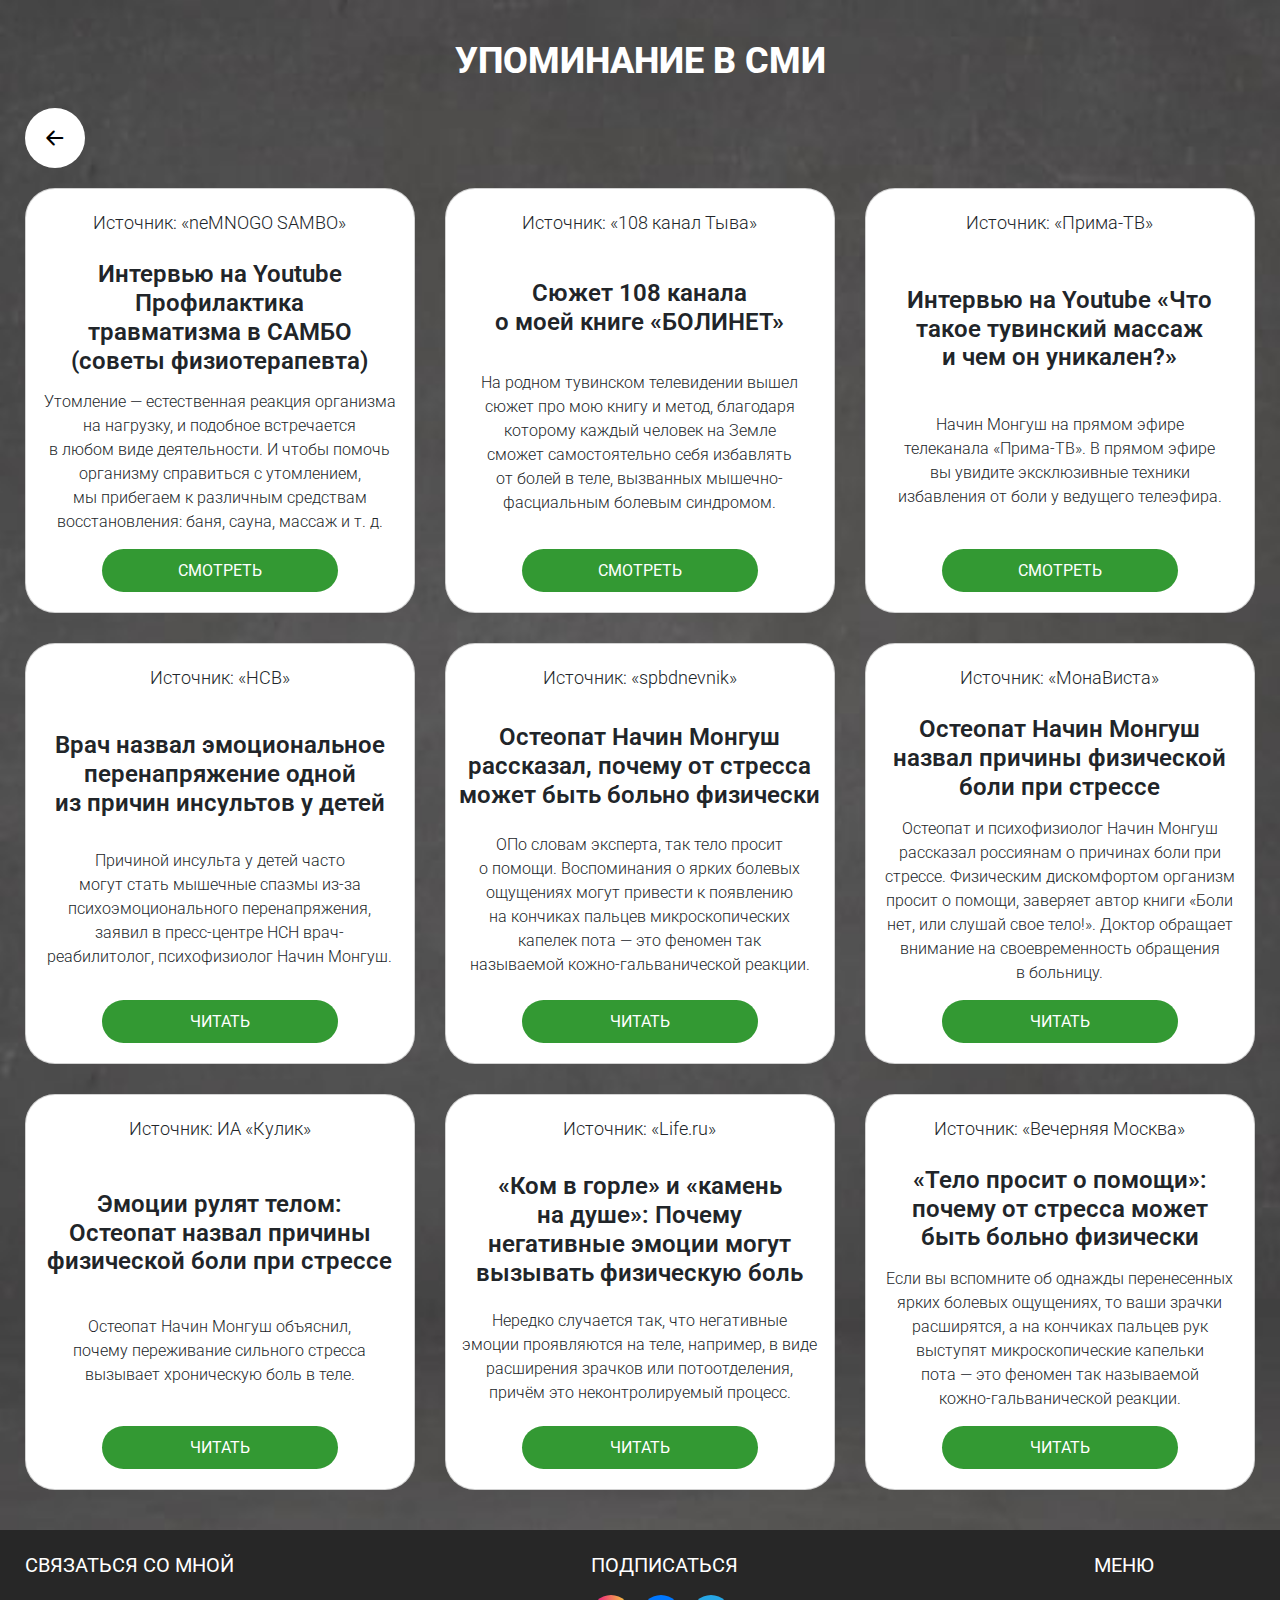
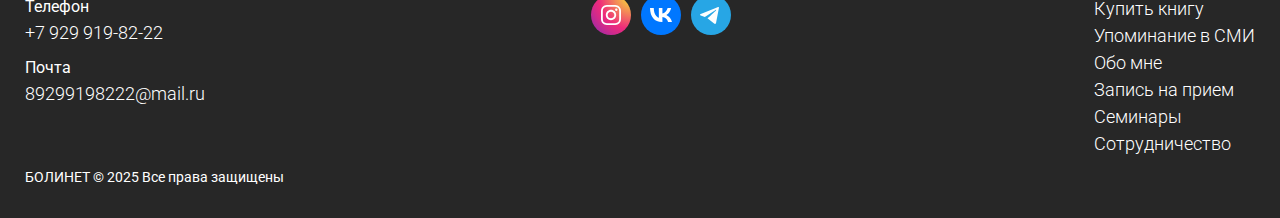
==== card.html @ c236dea6 "add product" ====
<!DOCTYPE html><html lang="en"><head><meta charset="UTF-8"/><meta http-equiv="X-UA-Compatible" content="IE=edge"/><meta name="viewport" content="width=device-width, initial-scale=1.0"/><title>Упоминание в&#160;СМИ</title><link href="https://cdn.jsdelivr.net/npm/bootstrap@5.3.3/dist/css/bootstrap.min.css" rel="stylesheet" integrity="sha384-QWTKZyjpPEjISv5WaRU9OFeRpok6YctnYmDr5pNlyT2bRjXh0JMhjY6hW+ALEwIH" crossorigin="anonymous"><link rel="stylesheet" href="https://cdn.jsdelivr.net/npm/bootstrap-icons@1.11.1/font/bootstrap-icons.css"><link rel="stylesheet" href="./css/main.css"/><link rel="icon" type="image/x-icon" href="./img/favicons/apple-touch-icon.png"><link rel="apple-touch-icon" sizes="180x180" href="./img/favicons/apple-touch-icon.png"></head><body><main class="docs"><section class="mediafull"><h2 class="media__title">Упоминание в&#160;сми</h2><div class="container"><a href="index.html" class="mediafull__btn"><i class="bi bi-arrow-left-short"></i></a><div class="grid6 grid-tablet2 grid-mob"><div class="card"><div class="card__source"> Источник: &#171;neMNOGO SAMBO&#187;</div><div class="card__title"> Интервью на&#160;Youtube Профилактика травматизма в&#160;САМБО (советы физиотерапевта)</div><div class="card__text"> Утомление&#160;&#8212; естественная реакция организма на&#160;нагрузку, и&#160;подобное встречается в&#160;любом виде деятельности. И&#160;чтобы помочь организму справиться с&#160;утомлением, мы&#160;прибегаем к&#160;различным средствам восстановления: баня, сауна, массаж и&#160;т.&#160;д.</div> <a href="https://www.youtube.com/watch?v=GlMMDOZj5_I" class="card__btn" target="_blank">Смотреть</a></div><div class="card"><div class="card__source"> Источник: &#171;108 канал Тыва&#187;</div><div class="card__title"> Сюжет 108 канала о&#160;моей книге &#171;БОЛИНЕТ&#187;</div><div class="card__text"> На&#160;родном тувинском телевидении вышел сюжет про мою книгу и&#160;метод, благодаря которому каждый человек на Земле сможет самостоятельно себя избавлять от&#160;болей в&#160;теле, вызванных мышечно-фасциальным болевым синдромом.</div> <a href="https://www.youtube.com/watch?v=CKOZ1Z0yuLM" class="card__btn" target="_blank">Смотреть</a></div><div class="card"><div class="card__source"> Источник: &#171;Прима-ТВ&#187;</div><div class="card__title"> Интервью на&#160;Youtube &#171;Что такое тувинский массаж и&#160;чем он&#160;уникален?&#187;</div><div class="card__text"> Начин Монгуш на&#160;прямом эфире телеканала &#171;Прима-ТВ&#187;. В&#160;прямом эфире вы&#160;увидите эксклюзивные техники избавления от&#160;боли у&#160;ведущего телеэфира.</div> <a href="#" class="card__btn" target="_blank">Смотреть</a></div><div class="card"><div class="card__source"> Источник: &#171;НСВ&#187;</div><div class="card__title"> Врач назвал эмоциональное перенапряжение одной из&#160;причин инсультов у&#160;детей</div><div class="card__text"> Причиной инсульта у&#160;детей часто могут стать мышечные спазмы из-за психоэмоционального перенапряжения, заявил в&#160;пресс-центре НСН врач-реабилитолог, психофизиолог Начин Монгуш.</div> <a href="https://nsn.fm/zdorovie/vrach-nazval-emotsionalnoe-perenapryazhenie-odnoi-iz-prichin-insultov-u-detei" class="card__btn" target="_blank">Читать</a></div><div class="card"><div class="card__source"> Источник: &#171;spbdnevnik&#187;</div><div class="card__title"> Остеопат Начин Монгуш рассказал, почему от&#160;стресса может быть больно физически</div><div class="card__text"> ОПо словам эксперта, так тело просит о&#160;помощи. Воспоминания о&#160;ярких болевых ощущениях могут привести к&#160;появлению на&#160;кончиках пальцев микроскопических капелек пота&#160;&#8212; это феномен так называемой кожно-гальванической реакции.</div> <a href="https://spbdnevnik-ru.turbopages.org/spbdnevnik.ru/s/news/2024-10-18/osteopat-mongush-rasskazal-pochemu-ot-stressa-mozhet-byt-bolno-fizicheski" class="card__btn" target="_blank">Читать</a></div><div class="card"><div class="card__source"> Источник: &#171;МонаВиста&#187;</div><div class="card__title"> Остеопат Начин Монгуш назвал причины физической боли при стрессе</div><div class="card__text"> Остеопат и&#160;психофизиолог Начин Монгуш рассказал россиянам о&#160;причинах боли при стрессе. Физическим дискомфортом организм просит о&#160;помощи, заверяет автор книги &#171;Боли нет, или слушай свое тело!&#187;. Доктор обращает внимание на&#160;своевременность обращения в&#160;больницу.</div> <a href="https://news.myseldon.com/ru/news/index/319241116" class="card__btn" target="_blank">Читать</a></div><div class="card"><div class="card__source"> Источник: ИА&#160;&#171;Кулик&#187;</div><div class="card__title"> Эмоции рулят телом: Остеопат назвал причины физической боли при стрессе</div><div class="card__text"> Остеопат Начин Монгуш объяснил, почему переживание сильного стресса вызывает хроническую боль в&#160;теле.</div> <a href="https://akpars.ru/articles/131051/vrach-mongush-rasskazal-kak-ot-stressa-voznikaet-fizicheskaya-bol/?ysclid=m3j3sc6v5n920418529" class="card__btn" target="_blank">Читать</a></div><div class="card"><div class="card__source"> Источник: &#171;Life.ru&#187;</div><div class="card__title"> &#171;Ком в&#160;горле&#187; и&#160;&#171;камень на&#160;душе&#187;: Почему негативные эмоции могут вызывать физическую боль</div><div class="card__text"> Нередко случается так, что негативные эмоции проявляются на&#160;теле, например, в&#160;виде расширения зрачков или потоотделения, причём это неконтролируемый процесс.</div> <a href="https://life-ru.turbopages.org/life.ru/s/p/1695766" class="card__btn" target="_blank">Читать</a></div><div class="card"><div class="card__source"> Источник: &#171;Вечерняя Москва&#187;</div><div class="card__title"> &#171;Тело просит о&#160;помощи&#187;: почему от&#160;стресса может быть больно физически</div><div class="card__text"> Если вы&#160;вспомните об&#160;однажды перенесенных ярких болевых ощущениях, то&#160;ваши зрачки расширятся, а&#160;на кончиках пальцев рук выступят микроскопические капельки пота&#160;&#8212; это феномен так называемой кожно-гальванической реакции.</div> <a href="https://vm-ru.turbopages.org/vm.ru/s/news/1173232-telo-prosit-o-pomoshi-pochemu-ot-stressa-mozhet-byt-bolno-fizicheski" class="card__btn" target="_blank">Читать</a></div></div></div></section></main><footer class="footer" id="footer"><div class="container"><div class="footer__menu "><div class="footer__item"><div class="footer__title"> связаться со&#160;мной</div><div class="footer__elem"><div class="footer__name"> Телефон</div><div class="footer__text"> <a href="tel:+79299198222">+7&#160;929&#160;919-82-22</a></div></div><div class="footer__elem"><div class="footer__name"> Почта</div><div class="footer__text"> <a href="mailto:89299198222@mail.ru">89299198222@mail.ru</a></div></div></div><div class="footer__item"><div class="footer__title"> Подписаться</div><div class="about__social"> <a href="https://www.instagram.com/dobryi_nachin?igsh=YndjcWNjajVtOGR3
				" target="_blank"><img src="./img/instagram.svg" alt="Инстаграм"></a> <a href="https://vk.com/club226574762" target="_blank"><img src="./img/vk.svg" alt="Вконтакте"></a> <a href="https://t.me/Dobryi_Nachin_Method
				" target="_blank"><img src="./img/telegram.svg" alt="Телеграм"></a></div></div><div class="footer__item"><div class="footer__title"> Меню</div><ul><li><a href="#book">Купить книгу</a></li><li><a href="#media">Упоминание в&#160;СМИ</a></li><li><a href="#about">Обо мне</a></li><li><a href="#registration">Запись на&#160;прием</a></li><li><a href="#seminar">Семинары</a></li><li><a href="#collab">Сотрудничество</a></li></ul></div></div><div class="footer__copyright"> БОЛИНЕТ &#169; 2025 Все права защищены</div></div></footer><script src="./js/index.bundle.js"></script><script src="https://cdn.jsdelivr.net/npm/bootstrap@5.3.3/dist/js/bootstrap.bundle.min.js" integrity="sha384-YvpcrYf0tY3lHB60NNkmXc5s9fDVZLESaAA55NDzOxhy9GkcIdslK1eN7N6jIeHz" crossorigin="anonymous"></script></body></html>
---- css/main.css ----
@charset "UTF-8";@import url(https://fonts.googleapis.com/css?family=Manrope:200,300,regular,500,600,700,800);@-webkit-keyframes moveUpDown{0%,to{-webkit-transform:translateY(0);transform:translateY(0)}50%{-webkit-transform:translateY(6px);transform:translateY(6px)}}@keyframes moveUpDown{0%,to{-webkit-transform:translateY(0);transform:translateY(0)}50%{-webkit-transform:translateY(6px);transform:translateY(6px)}}*{padding:0;margin:0;border:0}*,::after,::before{-webkit-box-sizing:border-box;box-sizing:border-box}a,a:hover,a:link,a:visited{text-decoration:none}aside,footer,header,legend,main,nav,section{display:block}h1,h2,h3,h4,h5,h6,p{font-size:inherit;font-weight:inherit}ul,ul li{list-style:none;padding:0}img{vertical-align:top}img,svg{max-width:100%;height:auto}address{font-style:normal}input,select,textarea{background-color:transparent}button,input,select,textarea{font-family:inherit;font-size:inherit;color:inherit}input::-ms-clear{display:none}button,input[type=submit]{display:inline-block;-webkit-box-shadow:none;box-shadow:none;background-color:transparent;background:0 0;cursor:pointer}button:active,button:focus,input:active,input:focus{outline:0}button::-moz-focus-inner{padding:0;border:0}label{cursor:pointer}:root{--container-width:1260px;--container-padding:15px;--font-main:"Roboto", sans-serif;--font-accent:"Roboto", sans-serif;--font-titles:var(--font-accent);--page-bg:#fff;--text-color:#000;--accent:#ac182c;--link-color:#2578c8;--laptop-size:1199px;--tablet-size:959px;--mobile-size:599px}.dark{--page-bg:#252526;--text-color:#fff}@font-face{font-family:Roboto;font-display:swap;src:url(../fonts/Roboto-Black.woff2) format("woff2"),url(../fonts/Roboto-Black.woff) format("woff");font-weight:900;font-style:normal}@font-face{font-family:Roboto;font-display:swap;src:url(../fonts/Roboto-ExtraBold.woff2) format("woff2"),url(../fonts/Roboto-ExtraBold.woff) format("woff");font-weight:800;font-style:normal}@font-face{font-family:Roboto;font-display:swap;src:url(../fonts/Roboto-Bold.woff2) format("woff2"),url(../fonts/Roboto-Bold.woff) format("woff");font-weight:700;font-style:normal}@font-face{font-family:Roboto;font-display:swap;src:url(../fonts/Roboto-Light.woff2) format("woff2"),url(../fonts/Roboto-Light.woff) format("woff");font-weight:300;font-style:normal}@font-face{font-family:Roboto;font-display:swap;src:url(../fonts/Roboto-Medium.woff2) format("woff2"),url(../fonts/Roboto-Medium.woff) format("woff");font-weight:500;font-style:normal}@font-face{font-family:Roboto;font-display:swap;src:url(../fonts/Roboto-Regular.woff2) format("woff2"),url(../fonts/Roboto-Regular.woff) format("woff");font-weight:400;font-style:normal}@font-face{font-family:Roboto;font-display:swap;src:url(../fonts/Roboto-SemiBold.woff2) format("woff2"),url(../fonts/Roboto-SemiBold.woff) format("woff");font-weight:600;font-style:normal}@font-face{font-family:Roboto;font-display:swap;src:url(../fonts/Roboto-Thin.woff2) format("woff2"),url(../fonts/Roboto-Thin.woff) format("woff");font-weight:100;font-style:normal}html{scroll-behavior:smooth;background-color:#272727}body{background-color:var(--page-bg);color:var(--text-color);font-family:var(--font-main);text-wrap:balance}img{display:block}a{color:var(--link-color)}code,pre.code{background-color:#e9f1f6;padding:.2rem;border-radius:4px}pre.code{overflow-x:auto;padding:1rem}.docs{display:grid;line-height:1.5}.docs p{margin:1rem 0}.docs ol,.docs ul{padding-left:2rem}.docs ol li,.docs ul li{list-style:disc;margin-bottom:.5rem}.docs ol li{list-style:decimal}.docs section,.docs section.docs{padding:40px 0}.docs small{font-size:1rem;color:#acacac}.docs .title-1:first-child,.docs .title-2:first-child{margin-top:0!important}.test,.test-2{width:600px;height:300px;margin:50px auto;background-color:#999;background-position:center center;background-size:cover;background-repeat:no-repeat}.test{background-image:url(./../img/project-02.jpg)}.test-2{background-image:-webkit-image-set(url(./../img/project-02.jpg) 1x,url(./../img/project-02@2x.jpg) 2x);background-image:image-set(url(./../img/project-02.jpg) 1x,url(./../img/project-02@2x.jpg) 2x)}.none{display:none!important}.visually-hidden{position:absolute;width:1px;height:1px;margin:-1px;border:0;padding:0;white-space:nowrap;-webkit-clip-path:inset(100%);clip-path:inset(100%);clip:rect(0 0 0 0);overflow:hidden}.no-scroll{overflow-y:hidden}.text-left{text-align:left}.text-right{text-align:right}.text-center{text-align:center}.d-flex,body,html{display:-webkit-box;display:-ms-flexbox;display:flex}.flex-center{-webkit-box-pack:center;-ms-flex-pack:center;justify-content:center}.content-demo{margin-bottom:5rem;padding:1rem;background-color:#dadada}.container,.container-full{padding:0 var(--container-padding)}.container{margin:0 auto;max-width:var(--container-width);width:100%}.container-full{max-width:100%}.container-left-50,.container-right-50{padding:0 var(--container-padding);max-width:50%}.container-right-50{margin-left:auto}.container-right{padding-left:calc((100% - var(--container-width))/2 + var(--container-padding))}.container-left{padding-right:calc((100% - var(--container-width))/2 + var(--container-padding))}.container-half-left{padding-right:calc((100% - var(--container-width))/2 + var(--container-width)/2);padding-left:calc((100% - var(--container-width))/2 + var(--container-padding))}.container-half-right{padding-left:calc((100% - var(--container-width))/2 + var(--container-width)/2);padding-right:calc((100% - var(--container-width))/2 + var(--container-padding))}body,html{min-height:100vh;-webkit-box-orient:vertical;-webkit-box-direction:normal;-ms-flex-direction:column;flex-direction:column}.footer{margin-top:auto}.grid,.grid12,.grid2,.grid3,.grid4,.grid6{display:grid;gap:1.875em}.grid{grid-template-columns:100%}.grid2{grid-template-columns:repeat(2,calc(50% - .5em))}.grid3{grid-template-columns:repeat(3,calc(33.3333333333% - 1.25em))}.grid4{grid-template-columns:repeat(4,calc(25% - 1.40625em))}.grid6{grid-template-columns:repeat(6,calc(16.6666666667% - 1.5625em))}.grid12{grid-template-columns:repeat(12,calc(8.3333333333% - 1.72em))}.about{min-height:860px}.about__wrapper{margin-top:35px}.about__title{text-align:center;font-size:36px;font-weight:800;text-transform:uppercase}.about__info,.about__photo{display:-webkit-box;display:-ms-flexbox;display:flex;-webkit-box-pack:center;-ms-flex-pack:center;justify-content:center}.about__photo{-webkit-box-align:center;-ms-flex-align:center;align-items:center;max-width:350px;max-height:350px;overflow:hidden;grid-column:2/span 4}.about__info{-webkit-box-orient:vertical;-webkit-box-direction:normal;-ms-flex-direction:column;flex-direction:column;grid-column:6/span 7}.about__name{font-weight:500;font-size:42px}.about__profession{font-weight:300;font-size:26px}.about__text{font-size:22px;line-height:130%;font-weight:100;margin-top:10px}.about__social{display:-webkit-box;display:-ms-flexbox;display:flex;margin-top:15px}.about__social a{display:block;width:40px;height:40px;margin-right:10px;-webkit-transition:all .1s ease-in;transition:all .1s ease-in}.about__social a:last-child{margin-right:0}.about__social a:hover{-webkit-transform:scale(1.095);-ms-transform:scale(1.095);transform:scale(1.095)}.accordion{margin-top:20px}.accordion-button{font-weight:700;font-size:28px;-webkit-transition:all .2s ease-in;transition:all .2s ease-in}.accordion-button:not(.collapsed){background-color:#f1f1f1}.accordion-button:focus{-webkit-box-shadow:none;box-shadow:none}.accordion-button:hover{background-color:#f1f1f1}.accordion-body{font-weight:300;font-size:20px}.accordion-title{font-weight:600}.book{padding:40px 0;min-height:500px}.book__bage{font-size:16px;color:#393;font-weight:600;text-align:center;border-radius:60px;padding:0 10px;width:123px;height:24px;background:#f6ffe9}.book__descr,.book__title{font-size:34px;font-weight:800;margin-top:27px}.book__descr{font-size:18px;font-weight:300;line-height:148%}.book-btn{display:block;border-radius:50px;padding:12px 3px;font-size:18px;font-weight:700;text-transform:uppercase;text-align:center;width:100%;color:#fff;background:#393;margin-right:10px;-webkit-transition:all .2s ease-in;transition:all .2s ease-in}.book-btn:hover{background:#196519}.book-btn:last-child{margin-right:0}.book__pay-title{font-size:22px;font-weight:700;text-transform:uppercase;text-align:center;margin-top:31px}.book__pay-wrapper{display:-webkit-box;display:-ms-flexbox;display:flex;-webkit-box-pack:justify;-ms-flex-pack:justify;justify-content:space-between;margin-top:31px}.book__item{grid-column:span 4}.book__item2{grid-column:span 2}.button{border-radius:4px;padding:16px 24px;width:100%;height:61px;background:#393;font-weight:700;font-size:22px;text-transform:uppercase;color:#fff;-webkit-transition:all .2s ease-in;transition:all .2s ease-in}.button:hover{background:#066a06}.button__card{height:40px;font-size:16px;font-weight:500;padding:8px;border-radius:10px;margin-top:auto}.button1{padding:0 20px;font-size:22px}.card{grid-column:span 2;display:-webkit-box;display:-ms-flexbox;display:flex;-webkit-box-orient:vertical;-webkit-box-direction:normal;-ms-flex-direction:column;flex-direction:column;-webkit-box-align:center;-ms-flex-align:center;align-items:center;-webkit-box-pack:justify;-ms-flex-pack:justify;justify-content:space-between;border-radius:30px;padding:20px 10px;width:100%;min-height:327px;background-color:#fff}.card__source{font-size:18px;font-weight:300}.card__title{font-size:24px;font-weight:600;line-height:120%;text-align:center;margin-top:24px}.card__btn,.card__text{text-align:center;margin-top:15px}.card__text{font-weight:300;font-size:16px}.card__btn{display:block;width:236px;height:43px;border-radius:30px;padding:10px 0;color:#fff;background-color:#393;text-transform:uppercase;-webkit-transition:all .2s ease-in;transition:all .2s ease-in}.card__btn:hover{background-color:#066a06}.collab{padding-bottom:0}.collab__text,.collab__title{text-align:center;font-size:36px;font-weight:800;text-transform:uppercase}.collab__text{font-weight:300;font-size:18px;margin-top:20px}.footer{background-color:#272727;padding:20px 0;color:#fff}.footer h1{font-size:32px}.footer a{color:#fff;text-decoration:underline}.footer__menu{display:-webkit-box;display:-ms-flexbox;display:flex;-webkit-box-pack:justify;-ms-flex-pack:justify;justify-content:space-between}.footer__item{grid-column:span 4}.footer__item ul{margin:0;padding:0}.footer__item a{font-size:18px;font-weight:300;text-decoration:none;-webkit-transition:all .2s ease-in;transition:all .2s ease-in}.footer__item a:hover,.header__title span,.media__more .bi:hover,.mediafull__btn .bi:hover{color:#393}.footer__elem{margin-bottom:10px}.footer__name{font-size:16px}.footer__title{font-weight:400;font-size:20px;text-transform:uppercase;color:#fff;margin-bottom:15px}.footer__text{font-weight:300;font-size:16px}.footer__copyright{padding:10px 0;font-size:14px}.header{padding:50px 0;min-height:669px;background-image:url(../img/main.jpg);background-position:center center;background-size:cover;background-repeat:no-repeat}.header__row{display:-webkit-box;display:-ms-flexbox;display:flex;-webkit-box-align:center;-ms-flex-align:center;align-items:center}.header__nav{width:100%}.header__info{margin-top:45px;display:-webkit-box;display:-ms-flexbox;display:flex;-ms-flex-pack:distribute;justify-content:space-around;-webkit-box-align:center;-ms-flex-align:center;align-items:center}.header__photo{min-width:360px;min-height:360px;margin-left:36px;border-radius:50%;background-image:url(../img/photo.jpg);background-position:center center;background-size:cover;background-repeat:no-repeat;-webkit-box-shadow:0 0 18px 0 rgba(255,255,255,.45);box-shadow:0 0 18px 0 rgba(255,255,255,.45)}.header__text{width:707px}.header__name,.header__title{font-size:46px;font-weight:800;text-transform:uppercase;color:#fff}.header__name{font-size:38px;margin-top:30px}.header__profession{font-size:26px;font-weight:300;color:#fff}.header__bage{margin:18px auto 0;display:-webkit-box;display:-ms-flexbox;display:flex;-webkit-box-pack:center;-ms-flex-pack:center;justify-content:center;-webkit-box-align:center;-ms-flex-align:center;align-items:center;font-size:20px;font-weight:600;text-transform:uppercase;border-radius:50px;padding:10px;width:374px;height:49px;color:#fff;background:rgba(51,153,51,.9)}.header__row{border-radius:50px;padding:7px 33px;width:100%;height:59px;background:rgba(255,255,255,.81)}.icons-wrapper{padding:30px 0;display:-webkit-box;display:-ms-flexbox;display:flex;-webkit-column-gap:30px;-moz-column-gap:30px;column-gap:30px}.icon{fill:transparent;stroke:transparent;width:62px;height:62px}.icon--down{display:block;width:40px;height:40px;stroke:#fff;margin:28px auto 0;-webkit-animation:moveUpDown 1s infinite;animation:moveUpDown 1s infinite}.image{min-height:100px}.logo,.logo span{font-size:32px;font-weight:700;text-transform:uppercase}.logo{margin-right:30px}.logo span{color:#d70000}.media{min-height:1200px;background-image:url(../img/main.jpg);background-position:center center;background-size:cover;background-repeat:no-repeat}.media__more,.media__more .bi,.mediafull__btn .bi{display:-webkit-box;display:-ms-flexbox;display:flex;-webkit-box-pack:center;-ms-flex-pack:center;justify-content:center}.media__more{margin-top:40px}.media__more a{margin-bottom:0}.media__more .bi,.mediafull__btn .bi{font-size:34px;color:#000;-webkit-box-align:center;-ms-flex-align:center;align-items:center;-webkit-transition:all .2s ease-in;transition:all .2s ease-in}.media__title{text-align:center;font-size:36px;font-weight:800;text-transform:uppercase;color:#fff;margin-bottom:25px}.mediafull{min-height:1200px;background-image:url(../img/main.jpg);background-position:center center;background-size:cover;background-repeat:no-repeat}.mediafull__btn,.mobile-nav{display:-webkit-box;display:-ms-flexbox;display:flex;-webkit-box-align:center;-ms-flex-align:center;align-items:center;-webkit-box-pack:center;-ms-flex-pack:center;justify-content:center}.mediafull__btn{border-radius:50%;width:60px;height:60px;background-color:#fff;margin-bottom:20px}.mobile-nav{position:fixed;top:-200%;width:100%;height:100%;z-index:99;-webkit-box-orient:vertical;-webkit-box-direction:normal;-ms-flex-direction:column;flex-direction:column;padding-top:40px;padding-bottom:40px;background:rgba(0,0,0,.9);-webkit-transition:all .2s ease-in;transition:all .2s ease-in}.mobile-nav--open{top:0}.mobile-nav a{color:#fff}.mobile-nav__list,.modal{-webkit-box-align:center;-ms-flex-align:center;align-items:center}.mobile-nav__list{display:-webkit-box;display:-ms-flexbox;display:flex;-webkit-box-orient:vertical;-webkit-box-direction:normal;-ms-flex-direction:column;flex-direction:column;row-gap:9px;font-size:24px}.mobile-nav__list .active{opacity:.5}.modal{display:none;position:fixed;z-index:1;left:0;top:0;width:100%;height:100%;overflow:auto;background-color:rgba(0,0,0,.4);-webkit-box-pack:center;-ms-flex-pack:center;justify-content:center}.modal-content{background-color:#fefefe;margin:auto;padding:20px;border:1px solid #888;width:80%;max-width:500px;-webkit-box-shadow:0 5px 15px rgba(0,0,0,.3);box-shadow:0 5px 15px rgba(0,0,0,.3);display:-webkit-box;display:-ms-flexbox;display:flex;-webkit-box-orient:vertical;-webkit-box-direction:normal;-ms-flex-direction:column;flex-direction:column;-webkit-box-align:start;-ms-flex-align:start;align-items:flex-start}.modal__header{width:100%}.close{width:30px;display:block;color:#aaa;font-size:28px;font-weight:700;margin-left:auto}.close:focus,.close:hover{color:#393;text-decoration:none;cursor:pointer}.message{text-align:left;width:100%}.mobile-nav-btn{--time:0.1s;--width:40px;--height:30px;--line-height:4px;--spacing:6px;--color:#393;--act:#fff;--radius:4px;height:calc(var(--line-height)*3 + var(--spacing)*2);width:var(--width);display:none;-webkit-box-pack:center;-ms-flex-pack:center;justify-content:center;-webkit-box-align:center;-ms-flex-align:center;align-items:center}.nav-icon,.nav-icon::after,.nav-icon::before{position:relative;width:var(--width);height:var(--line-height);background-color:var(--color);border-radius:var(--radius)}.nav-icon::after,.nav-icon::before{content:"";display:block;position:absolute;left:0;-webkit-transition:top var(--time) linear var(--time),-webkit-transform var(--time) ease-in;transition:transform var(--time) ease-in,top var(--time) linear var(--time);transition:transform var(--time) ease-in,top var(--time) linear var(--time),-webkit-transform var(--time) ease-in}.nav-icon::before{top:calc(-1*(var(--line-height) + var(--spacing)))}.nav-icon::after{top:calc(var(--line-height) + var(--spacing))}.nav-icon.nav-icon--active{background-color:transparent}.nav-icon.nav-icon--active::after,.nav-icon.nav-icon--active::before{top:0;-webkit-transition:top var(--time) linear,-webkit-transform var(--time) ease-in var(--time);transition:top var(--time) linear,transform var(--time) ease-in var(--time);transition:top var(--time) linear,transform var(--time) ease-in var(--time),-webkit-transform var(--time) ease-in var(--time)}.nav-icon.nav-icon--active::before{-webkit-transform:rotate(45deg);-ms-transform:rotate(45deg);transform:rotate(45deg)}.nav-icon.nav-icon--active::after{-webkit-transform:rotate(-45deg);-ms-transform:rotate(-45deg);transform:rotate(-45deg)}.mobile-nav-btn{z-index:999}.nav{font-size:14px;text-transform:uppercase}.nav__list{width:100%;display:-webkit-box;display:-ms-flexbox;display:flex;-webkit-box-pack:justify;-ms-flex-pack:justify;justify-content:space-between;-webkit-column-gap:13px;-moz-column-gap:13px;column-gap:13px;margin:0}.nav__list a{font-size:14px;font-weight:700;color:#000}.nav__list a:hover{-webkit-transition:all .2s ease-in;transition:all .2s ease-in;color:#393}.registration{padding:50px 0;min-height:400px;background-image:url(../img/main.jpg);background-position:center center;background-size:cover;background-repeat:no-repeat}.registration__title{text-align:center;font-size:36px;font-weight:800;text-transform:uppercase;color:#fff;margin-bottom:40px}.registration__photo{grid-column:2/span 5}.registration__form{display:-webkit-box;display:-ms-flexbox;display:flex;-webkit-box-orient:vertical;-webkit-box-direction:normal;-ms-flex-direction:column;flex-direction:column;-webkit-box-pack:center;-ms-flex-pack:center;justify-content:center;grid-column:span 4}.registration__form label{font-weight:600;font-size:16px;color:#d3d3d3;margin-bottom:20px}.registration__form input{border:1px solid #d3d3d3;border-radius:4px;padding:0 12px;width:100%;height:60px;font-weight:400;font-size:20px;color:#d3d3d3;caret-color:#d3d3d3}.registration__form input::-webkit-input-placeholder{font-weight:400;font-size:20px;color:#d3d3d3}.registration__form input::-moz-placeholder{font-weight:400;font-size:20px;color:#d3d3d3}.registration__form input:-ms-input-placeholder{font-weight:400;font-size:20px;color:#d3d3d3}.registration__form input::-ms-input-placeholder{font-weight:400;font-size:20px;color:#d3d3d3}.registration__form input::placeholder{font-weight:400;font-size:20px;color:#d3d3d3}.roll,.roll__wrapper{margin-top:20px}.roll__card{grid-column:span 3;border:1px solid #ccc;border-radius:10px;padding:0;overflow:hidden}.roll__card .roll__card-img{width:100%;height:auto;display:block;border-bottom:1px solid #ccc}.roll__card,.roll__card .roll__card-body,.roll__card .roll__card-body .roll__card-footer{display:-webkit-box;display:-ms-flexbox;display:flex;-webkit-box-orient:vertical;-webkit-box-direction:normal;-ms-flex-direction:column;flex-direction:column}.roll__card .roll__card-body{-webkit-box-flex:1;-ms-flex-positive:1;flex-grow:1;padding:20px;-webkit-box-pack:justify;-ms-flex-pack:justify;justify-content:space-between}.roll__card .roll__card-body .roll__card-footer{-webkit-box-align:center;-ms-flex-align:center;align-items:center}.roll__card .roll__card-body .roll__card-footer .roll__card-price{font-size:20px;font-weight:500;text-align:center;margin-bottom:15px}.roll__card .roll__card-body .roll__card-footer .button{width:100%}.roll__card-title{font-weight:300;text-align:center}.scrolltop{position:fixed;bottom:20px;left:20px;display:none}.scrolltop__active{display:block}.scrolltop .bi{font-size:40px;-webkit-transition:all .2s ease-in;transition:all .2s ease-in;color:#393}.scrolltop .bi:hover{cursor:pointer;color:#066a06}.seminar__title{text-align:center;font-size:36px;font-weight:800;text-transform:uppercase}.seminar__descr{font-weight:300;font-size:16px;letter-spacing:.01em;text-align:center;color:#444}.seminar__info,.seminar__text{font-weight:800;text-transform:uppercase;text-align:center;margin-top:30px}.seminar__info{font-size:28px;color:#393}.seminar__text{font-size:30px}.seminar .product{margin-top:44px}.seminar .product__item,.seminar .product__photo{grid-column:span 6}.seminar .product__photo img{height:100%;-o-object-fit:cover;object-fit:cover}.seminar .product ol{margin:0;padding-left:17px}.seminar .product__subtitle,.seminar .product__title{font-weight:800;text-transform:uppercase;text-align:center}.seminar .product__title{font-size:26px;color:#393}.seminar .product__subtitle{font-size:20px;margin-top:22px}.seminar .product__text{font-weight:300;font-size:16px;margin-top:22px}.seminar__form{margin-top:30px;-webkit-box-align:end;-ms-flex-align:end;align-items:end}.seminar__form label{font-weight:400;font-size:16px;color:#000;grid-column:span 4}.seminar__form input{border:1px solid #000;border-radius:4px;padding:0 12px;width:100%;height:60px;font-weight:400;font-size:16px;color:#000;caret-color:#000}.seminar__form input::-webkit-input-placeholder{font-weight:400;font-size:16px;color:#000}.seminar__form input::-moz-placeholder{font-weight:400;font-size:16px;color:#000}.seminar__form input:-ms-input-placeholder{font-weight:400;font-size:16px;color:#000}.seminar__form input::-ms-input-placeholder{font-weight:400;font-size:16px;color:#000}.seminar__form input::placeholder{font-weight:400;font-size:16px;color:#000}.seminar__form .button{grid-column:span 4;height:60px}.title-1,.title-2,.title-3,.title-4{margin:1em 0 .5em;font-size:38px;font-weight:700;font-family:var(--font-titles)}.title-2,.title-3,.title-4{font-size:32px}.title-3,.title-4{font-size:26px}.title-4{font-size:18px}@media (max-width:1220px){.container-right{padding-left:var(--container-padding)}.container-left{padding-right:var(--container-padding)}.container-half-left{padding-left:var(--container-padding)}.container-half-right{padding-right:var(--container-padding)}}@media (max-width:1200px){.footer{font-size:26px}}@media (max-width:1100px){.header__photo{margin-left:0}.header__text{width:100%}.header__title{font-size:37px}.header__name{margin-top:25px;font-size:33px}.header__profession{font-size:22px}.header__bage{width:306px;font-size:18px}.nav__list a{font-size:12px}.registration__form{grid-column:span 5}.registration__form input::-webkit-input-placeholder{font-size:16px}.registration__form input::-moz-placeholder{font-size:16px}.registration__form input:-ms-input-placeholder,.seminar__form input:-ms-input-placeholder{font-size:16px}.registration__form input::-ms-input-placeholder{font-size:16px}.registration__form input::placeholder{font-size:16px}.seminar__form input::-webkit-input-placeholder{font-size:16px}.seminar__form input::-moz-placeholder{font-size:16px}.seminar__form input::-ms-input-placeholder{font-size:16px}.seminar__form input::placeholder{font-size:16px}}@media screen and (max-width:992px){.grid-tablet,.grid-tablet2,.grid-tablet3{gap:.9375em}.grid-tablet{grid-template-columns:100%}.grid-tablet2{grid-template-columns:repeat(2,calc(50% - .46875em))}.grid-tablet3{grid-template-columns:repeat(3,calc(33.3333333333% - .625em))}}@media (max-width:992px){.about__name{font-size:39px}.about__profession{font-size:22px}.about__text{font-size:20px}.book__item{grid-column:span 2}.book__item2{margin:0 auto}.card{grid-column:span 1}.header{padding:16px 0;min-height:587px}.header__photo{min-width:300px;min-height:300px;margin-right:20px}.header__title{font-size:27px}.mobile-nav-btn{display:-webkit-box;display:-ms-flexbox;display:flex}.nav__list a{display:none}.roll__card{grid-column:span 1}.seminar__info{font-size:22px}.seminar .product{margin-top:35px}.seminar .product__item{grid-column:span 12}.seminar .product__photo{display:none}}@media (max-width:820px){.container-left-50,.container-right-50{max-width:100%}.container-half-left,.container-half-right{padding:0 var(--container-padding)}}@media (max-width:768px){.about__photo{margin:0 auto}.about__info,.about__photo{grid-column:span 12}.about__name,.about__profession,.about__text{text-align:center}.button,.seminar__form .button{height:45px;padding:7px 24px;font-weight:500;font-size:18px}.card__source{font-size:16px}.card__title{font-size:20px}.header__info{-webkit-box-orient:vertical;-webkit-box-direction:reverse;-ms-flex-direction:column-reverse;flex-direction:column-reverse}.header__photo{margin-top:20px;margin-right:0}.header__title{text-align:center;font-size:33px}.header__name{margin-top:20px}.header__name,.header__profession{text-align:center}.header__bage{margin-top:20px}.header__row{padding:7px 20px}.media__title{font-size:30px}.registration__title{font-size:32px}.registration__form input{height:45px;font-size:16px}.roll__card{grid-column:span 3;width:90%;margin:0 auto}.seminar__title{font-size:32px}.seminar__form input{height:45px}}@media screen and (max-width:576px){.grid-mob,.grid-mob2,.grid-mob3{gap:.9375em}.grid-mob{grid-template-columns:100%}.grid-mob2{grid-template-columns:repeat(2,calc(50% - .46875em))}}@media (max-width:576px){.about__title{font-size:28px}.about__name{font-size:30px}.about__profession,.about__text{font-size:18px}.accordion-button{font-size:22px}.accordion-body{font-size:16px}.book__descr,.book__title{font-size:28px;margin-top:16px}.book__descr{font-size:16px}.book-btn{font-size:12px}.book__pay-title,.book__pay-wrapper{margin-top:16px}.book__item,.book__item2,.card{grid-column:span 1}.card{-ms-flex-pack:distribute;justify-content:space-around;width:85%;margin:0 auto}.card__text{font-size:14px}.collab__title{font-size:28px}.collab__text{font-size:18px}.footer__menu{display:block;padding-left:20px}.footer__item{margin-top:20px}.footer__item:first-child{margin-top:0}.footer__title{margin-bottom:10px}.header__photo{min-width:250px;min-height:250px}.header__title{font-size:28px}.header__name{font-size:22px}.header__profession{font-size:16px}.header__bage{width:270px;font-size:14px;height:40px}.logo,.logo span{font-size:24px}.media__title{font-size:28px;margin-bottom:16px}.mediafull__btn{margin:0 auto 20px}.registration__title{font-size:28px}.registration__photo{display:none}.registration__form{grid-column:span 12;margin:0 auto}.roll__card{grid-column:span 1}.scrolltop{left:50%;-webkit-transform:translateX(-50%);-ms-transform:translateX(-50%);transform:translateX(-50%)}.scrolltop .bi{font-size:34px}.seminar__title{font-size:28px}.seminar__descr{font-size:14px}.seminar__text{font-size:24px}.seminar .product{margin-top:25px}.seminar .product__title{font-size:22px}.seminar__form .button,.seminar__form label{grid-column:span 12}}@media (max-width:375px){.about__title{font-size:24px}.about__name{font-size:26px}.about__profession{font-size:16px}.about__text{font-size:14px}.accordion-button{font-size:20px}.accordion-body,.book__bage{font-size:14px}.book__bage{height:21px}.book__descr,.book__title{font-size:24px;margin-top:16px}.book__descr{font-size:14px}.book-btn{font-size:10px;padding:10px 3px}.book__pay-title{margin-top:16px;font-size:18px}.book__pay-wrapper{margin-top:16px}.collab__title{font-size:24px}.collab__text{font-size:16px}.header__info{margin-top:20px}.header__photo{min-width:200px;min-height:200px}.header__title{font-size:19px}.header__profession{font-size:14px}.header__bage{width:200px;font-size:12px;height:30px}.media__title{margin-bottom:16px}.media__title,.registration__title{font-size:24px}.registration__form{grid-column:span 12}.seminar__title{font-size:24px}}@media (-webkit-min-device-pixel-ratio:2),(min-resolution:192dpi){.test{background-image:url(./../img/project-02@2x.jpg)}.header,.media,.mediafull,.registration{background-image:url(./../img/main@2x.jpg)}}
/*# sourceMappingURL=[data-uri] */
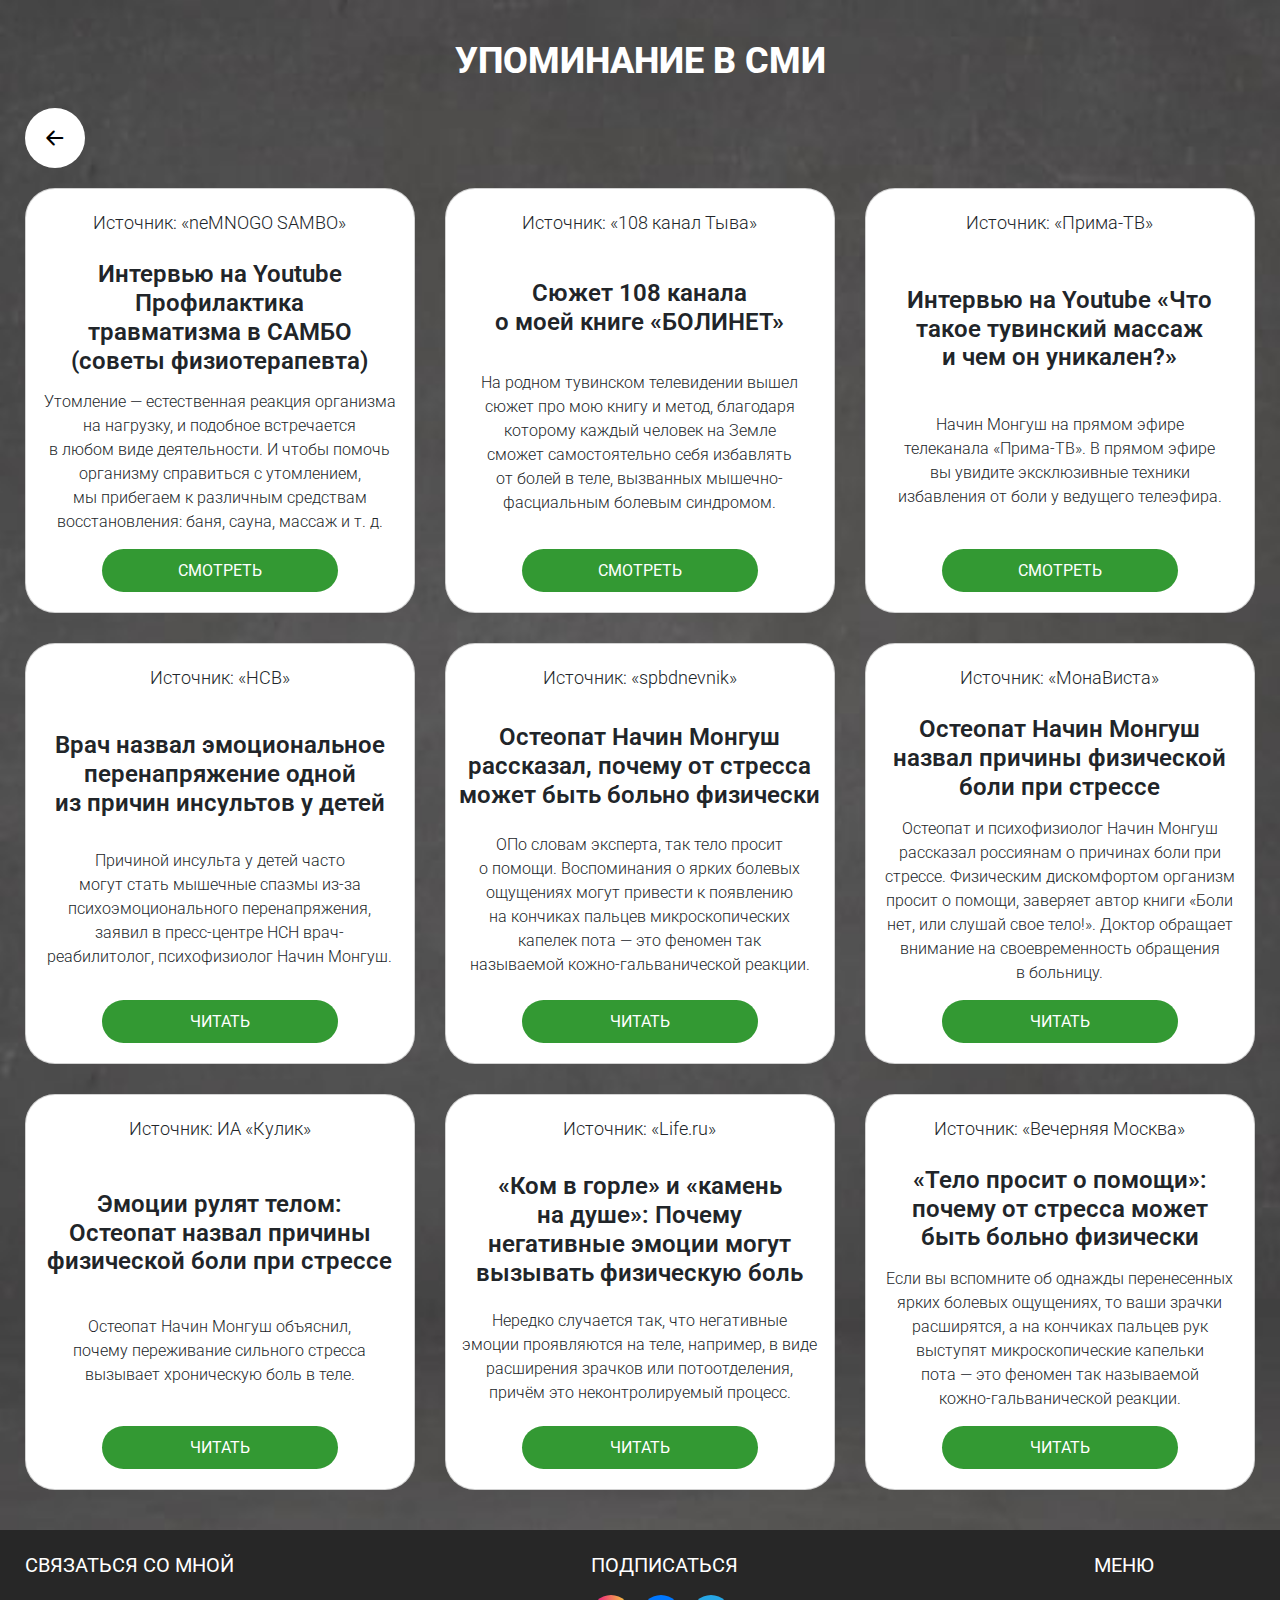
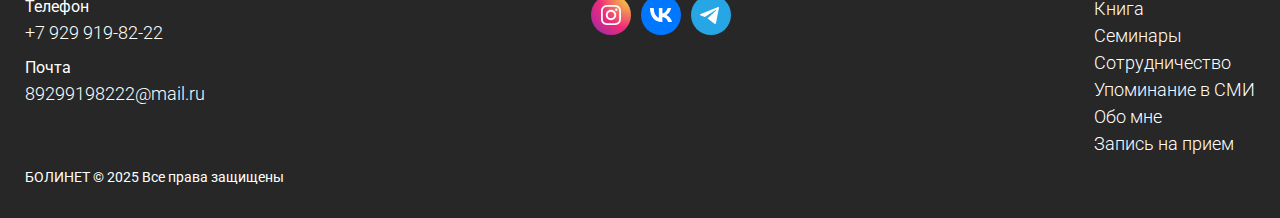
==== commit b0eaa47a: "fix header" ====
--- a/card.html
+++ b/card.html
@@ -1,3 +1,3 @@
 <!DOCTYPE html><html lang="en"><head><meta charset="UTF-8"/><meta http-equiv="X-UA-Compatible" content="IE=edge"/><meta name="viewport" content="width=device-width, initial-scale=1.0"/><title>Упоминание в&#160;СМИ</title><link href="https://cdn.jsdelivr.net/npm/bootstrap@5.3.3/dist/css/bootstrap.min.css" rel="stylesheet" integrity="sha384-QWTKZyjpPEjISv5WaRU9OFeRpok6YctnYmDr5pNlyT2bRjXh0JMhjY6hW+ALEwIH" crossorigin="anonymous"><link rel="stylesheet" href="https://cdn.jsdelivr.net/npm/bootstrap-icons@1.11.1/font/bootstrap-icons.css"><link rel="stylesheet" href="./css/main.css"/><link rel="icon" type="image/x-icon" href="./img/favicons/apple-touch-icon.png"><link rel="apple-touch-icon" sizes="180x180" href="./img/favicons/apple-touch-icon.png"></head><body><main class="docs"><section class="mediafull"><h2 class="media__title">Упоминание в&#160;сми</h2><div class="container"><a href="index.html" class="mediafull__btn"><i class="bi bi-arrow-left-short"></i></a><div class="grid6 grid-tablet2 grid-mob"><div class="card"><div class="card__source"> Источник: &#171;neMNOGO SAMBO&#187;</div><div class="card__title"> Интервью на&#160;Youtube Профилактика травматизма в&#160;САМБО (советы физиотерапевта)</div><div class="card__text"> Утомление&#160;&#8212; естественная реакция организма на&#160;нагрузку, и&#160;подобное встречается в&#160;любом виде деятельности. И&#160;чтобы помочь организму справиться с&#160;утомлением, мы&#160;прибегаем к&#160;различным средствам восстановления: баня, сауна, массаж и&#160;т.&#160;д.</div> <a href="https://www.youtube.com/watch?v=GlMMDOZj5_I" class="card__btn" target="_blank">Смотреть</a></div><div class="card"><div class="card__source"> Источник: &#171;108 канал Тыва&#187;</div><div class="card__title"> Сюжет 108 канала о&#160;моей книге &#171;БОЛИНЕТ&#187;</div><div class="card__text"> На&#160;родном тувинском телевидении вышел сюжет про мою книгу и&#160;метод, благодаря которому каждый человек на Земле сможет самостоятельно себя избавлять от&#160;болей в&#160;теле, вызванных мышечно-фасциальным болевым синдромом.</div> <a href="https://www.youtube.com/watch?v=CKOZ1Z0yuLM" class="card__btn" target="_blank">Смотреть</a></div><div class="card"><div class="card__source"> Источник: &#171;Прима-ТВ&#187;</div><div class="card__title"> Интервью на&#160;Youtube &#171;Что такое тувинский массаж и&#160;чем он&#160;уникален?&#187;</div><div class="card__text"> Начин Монгуш на&#160;прямом эфире телеканала &#171;Прима-ТВ&#187;. В&#160;прямом эфире вы&#160;увидите эксклюзивные техники избавления от&#160;боли у&#160;ведущего телеэфира.</div> <a href="#" class="card__btn" target="_blank">Смотреть</a></div><div class="card"><div class="card__source"> Источник: &#171;НСВ&#187;</div><div class="card__title"> Врач назвал эмоциональное перенапряжение одной из&#160;причин инсультов у&#160;детей</div><div class="card__text"> Причиной инсульта у&#160;детей часто могут стать мышечные спазмы из-за психоэмоционального перенапряжения, заявил в&#160;пресс-центре НСН врач-реабилитолог, психофизиолог Начин Монгуш.</div> <a href="https://nsn.fm/zdorovie/vrach-nazval-emotsionalnoe-perenapryazhenie-odnoi-iz-prichin-insultov-u-detei" class="card__btn" target="_blank">Читать</a></div><div class="card"><div class="card__source"> Источник: &#171;spbdnevnik&#187;</div><div class="card__title"> Остеопат Начин Монгуш рассказал, почему от&#160;стресса может быть больно физически</div><div class="card__text"> ОПо словам эксперта, так тело просит о&#160;помощи. Воспоминания о&#160;ярких болевых ощущениях могут привести к&#160;появлению на&#160;кончиках пальцев микроскопических капелек пота&#160;&#8212; это феномен так называемой кожно-гальванической реакции.</div> <a href="https://spbdnevnik-ru.turbopages.org/spbdnevnik.ru/s/news/2024-10-18/osteopat-mongush-rasskazal-pochemu-ot-stressa-mozhet-byt-bolno-fizicheski" class="card__btn" target="_blank">Читать</a></div><div class="card"><div class="card__source"> Источник: &#171;МонаВиста&#187;</div><div class="card__title"> Остеопат Начин Монгуш назвал причины физической боли при стрессе</div><div class="card__text"> Остеопат и&#160;психофизиолог Начин Монгуш рассказал россиянам о&#160;причинах боли при стрессе. Физическим дискомфортом организм просит о&#160;помощи, заверяет автор книги &#171;Боли нет, или слушай свое тело!&#187;. Доктор обращает внимание на&#160;своевременность обращения в&#160;больницу.</div> <a href="https://news.myseldon.com/ru/news/index/319241116" class="card__btn" target="_blank">Читать</a></div><div class="card"><div class="card__source"> Источник: ИА&#160;&#171;Кулик&#187;</div><div class="card__title"> Эмоции рулят телом: Остеопат назвал причины физической боли при стрессе</div><div class="card__text"> Остеопат Начин Монгуш объяснил, почему переживание сильного стресса вызывает хроническую боль в&#160;теле.</div> <a href="https://akpars.ru/articles/131051/vrach-mongush-rasskazal-kak-ot-stressa-voznikaet-fizicheskaya-bol/?ysclid=m3j3sc6v5n920418529" class="card__btn" target="_blank">Читать</a></div><div class="card"><div class="card__source"> Источник: &#171;Life.ru&#187;</div><div class="card__title"> &#171;Ком в&#160;горле&#187; и&#160;&#171;камень на&#160;душе&#187;: Почему негативные эмоции могут вызывать физическую боль</div><div class="card__text"> Нередко случается так, что негативные эмоции проявляются на&#160;теле, например, в&#160;виде расширения зрачков или потоотделения, причём это неконтролируемый процесс.</div> <a href="https://life-ru.turbopages.org/life.ru/s/p/1695766" class="card__btn" target="_blank">Читать</a></div><div class="card"><div class="card__source"> Источник: &#171;Вечерняя Москва&#187;</div><div class="card__title"> &#171;Тело просит о&#160;помощи&#187;: почему от&#160;стресса может быть больно физически</div><div class="card__text"> Если вы&#160;вспомните об&#160;однажды перенесенных ярких болевых ощущениях, то&#160;ваши зрачки расширятся, а&#160;на кончиках пальцев рук выступят микроскопические капельки пота&#160;&#8212; это феномен так называемой кожно-гальванической реакции.</div> <a href="https://vm-ru.turbopages.org/vm.ru/s/news/1173232-telo-prosit-o-pomoshi-pochemu-ot-stressa-mozhet-byt-bolno-fizicheski" class="card__btn" target="_blank">Читать</a></div></div></div></section></main><footer class="footer" id="footer"><div class="container"><div class="footer__menu "><div class="footer__item"><div class="footer__title"> связаться со&#160;мной</div><div class="footer__elem"><div class="footer__name"> Телефон</div><div class="footer__text"> <a href="tel:+79299198222">+7&#160;929&#160;919-82-22</a></div></div><div class="footer__elem"><div class="footer__name"> Почта</div><div class="footer__text"> <a href="mailto:89299198222@mail.ru">89299198222@mail.ru</a></div></div></div><div class="footer__item"><div class="footer__title"> Подписаться</div><div class="about__social"> <a href="https://www.instagram.com/dobryi_nachin?igsh=YndjcWNjajVtOGR3
 				" target="_blank"><img src="./img/instagram.svg" alt="Инстаграм"></a> <a href="https://vk.com/club226574762" target="_blank"><img src="./img/vk.svg" alt="Вконтакте"></a> <a href="https://t.me/Dobryi_Nachin_Method
-				" target="_blank"><img src="./img/telegram.svg" alt="Телеграм"></a></div></div><div class="footer__item"><div class="footer__title"> Меню</div><ul><li><a href="#book">Купить книгу</a></li><li><a href="#media">Упоминание в&#160;СМИ</a></li><li><a href="#about">Обо мне</a></li><li><a href="#registration">Запись на&#160;прием</a></li><li><a href="#seminar">Семинары</a></li><li><a href="#collab">Сотрудничество</a></li></ul></div></div><div class="footer__copyright"> БОЛИНЕТ &#169; 2025 Все права защищены</div></div></footer><script src="./js/index.bundle.js"></script><script src="https://cdn.jsdelivr.net/npm/bootstrap@5.3.3/dist/js/bootstrap.bundle.min.js" integrity="sha384-YvpcrYf0tY3lHB60NNkmXc5s9fDVZLESaAA55NDzOxhy9GkcIdslK1eN7N6jIeHz" crossorigin="anonymous"></script></body></html>+				" target="_blank"><img src="./img/telegram.svg" alt="Телеграм"></a></div></div><div class="footer__item"><div class="footer__title"> Меню</div><ul><li><a href="#book">Книга</a></li><li><a href="#seminar">Семинары</a></li><li><a href="#collab">Сотрудничество</a></li><li><a href="#media">Упоминание в&#160;СМИ</a></li><li><a href="#about">Обо мне</a></li><li><a href="#registration">Запись на&#160;прием</a></li></ul></div></div><div class="footer__copyright"> БОЛИНЕТ &#169; 2025 Все права защищены</div></div></footer><script src="./js/index.bundle.js"></script><script src="https://cdn.jsdelivr.net/npm/bootstrap@5.3.3/dist/js/bootstrap.bundle.min.js" integrity="sha384-YvpcrYf0tY3lHB60NNkmXc5s9fDVZLESaAA55NDzOxhy9GkcIdslK1eN7N6jIeHz" crossorigin="anonymous"></script></body></html>--- a/css/main.css
+++ b/css/main.css
@@ -1,2 +1,2 @@
-@charset "UTF-8";@import url(https://fonts.googleapis.com/css?family=Manrope:200,300,regular,500,600,700,800);@-webkit-keyframes moveUpDown{0%,to{-webkit-transform:translateY(0);transform:translateY(0)}50%{-webkit-transform:translateY(6px);transform:translateY(6px)}}@keyframes moveUpDown{0%,to{-webkit-transform:translateY(0);transform:translateY(0)}50%{-webkit-transform:translateY(6px);transform:translateY(6px)}}*{padding:0;margin:0;border:0}*,::after,::before{-webkit-box-sizing:border-box;box-sizing:border-box}a,a:hover,a:link,a:visited{text-decoration:none}aside,footer,header,legend,main,nav,section{display:block}h1,h2,h3,h4,h5,h6,p{font-size:inherit;font-weight:inherit}ul,ul li{list-style:none;padding:0}img{vertical-align:top}img,svg{max-width:100%;height:auto}address{font-style:normal}input,select,textarea{background-color:transparent}button,input,select,textarea{font-family:inherit;font-size:inherit;color:inherit}input::-ms-clear{display:none}button,input[type=submit]{display:inline-block;-webkit-box-shadow:none;box-shadow:none;background-color:transparent;background:0 0;cursor:pointer}button:active,button:focus,input:active,input:focus{outline:0}button::-moz-focus-inner{padding:0;border:0}label{cursor:pointer}:root{--container-width:1260px;--container-padding:15px;--font-main:"Roboto", sans-serif;--font-accent:"Roboto", sans-serif;--font-titles:var(--font-accent);--page-bg:#fff;--text-color:#000;--accent:#ac182c;--link-color:#2578c8;--laptop-size:1199px;--tablet-size:959px;--mobile-size:599px}.dark{--page-bg:#252526;--text-color:#fff}@font-face{font-family:Roboto;font-display:swap;src:url(../fonts/Roboto-Black.woff2) format("woff2"),url(../fonts/Roboto-Black.woff) format("woff");font-weight:900;font-style:normal}@font-face{font-family:Roboto;font-display:swap;src:url(../fonts/Roboto-ExtraBold.woff2) format("woff2"),url(../fonts/Roboto-ExtraBold.woff) format("woff");font-weight:800;font-style:normal}@font-face{font-family:Roboto;font-display:swap;src:url(../fonts/Roboto-Bold.woff2) format("woff2"),url(../fonts/Roboto-Bold.woff) format("woff");font-weight:700;font-style:normal}@font-face{font-family:Roboto;font-display:swap;src:url(../fonts/Roboto-Light.woff2) format("woff2"),url(../fonts/Roboto-Light.woff) format("woff");font-weight:300;font-style:normal}@font-face{font-family:Roboto;font-display:swap;src:url(../fonts/Roboto-Medium.woff2) format("woff2"),url(../fonts/Roboto-Medium.woff) format("woff");font-weight:500;font-style:normal}@font-face{font-family:Roboto;font-display:swap;src:url(../fonts/Roboto-Regular.woff2) format("woff2"),url(../fonts/Roboto-Regular.woff) format("woff");font-weight:400;font-style:normal}@font-face{font-family:Roboto;font-display:swap;src:url(../fonts/Roboto-SemiBold.woff2) format("woff2"),url(../fonts/Roboto-SemiBold.woff) format("woff");font-weight:600;font-style:normal}@font-face{font-family:Roboto;font-display:swap;src:url(../fonts/Roboto-Thin.woff2) format("woff2"),url(../fonts/Roboto-Thin.woff) format("woff");font-weight:100;font-style:normal}html{scroll-behavior:smooth;background-color:#272727}body{background-color:var(--page-bg);color:var(--text-color);font-family:var(--font-main);text-wrap:balance}img{display:block}a{color:var(--link-color)}code,pre.code{background-color:#e9f1f6;padding:.2rem;border-radius:4px}pre.code{overflow-x:auto;padding:1rem}.docs{display:grid;line-height:1.5}.docs p{margin:1rem 0}.docs ol,.docs ul{padding-left:2rem}.docs ol li,.docs ul li{list-style:disc;margin-bottom:.5rem}.docs ol li{list-style:decimal}.docs section,.docs section.docs{padding:40px 0}.docs small{font-size:1rem;color:#acacac}.docs .title-1:first-child,.docs .title-2:first-child{margin-top:0!important}.test,.test-2{width:600px;height:300px;margin:50px auto;background-color:#999;background-position:center center;background-size:cover;background-repeat:no-repeat}.test{background-image:url(./../img/project-02.jpg)}.test-2{background-image:-webkit-image-set(url(./../img/project-02.jpg) 1x,url(./../img/project-02@2x.jpg) 2x);background-image:image-set(url(./../img/project-02.jpg) 1x,url(./../img/project-02@2x.jpg) 2x)}.none{display:none!important}.visually-hidden{position:absolute;width:1px;height:1px;margin:-1px;border:0;padding:0;white-space:nowrap;-webkit-clip-path:inset(100%);clip-path:inset(100%);clip:rect(0 0 0 0);overflow:hidden}.no-scroll{overflow-y:hidden}.text-left{text-align:left}.text-right{text-align:right}.text-center{text-align:center}.d-flex,body,html{display:-webkit-box;display:-ms-flexbox;display:flex}.flex-center{-webkit-box-pack:center;-ms-flex-pack:center;justify-content:center}.content-demo{margin-bottom:5rem;padding:1rem;background-color:#dadada}.container,.container-full{padding:0 var(--container-padding)}.container{margin:0 auto;max-width:var(--container-width);width:100%}.container-full{max-width:100%}.container-left-50,.container-right-50{padding:0 var(--container-padding);max-width:50%}.container-right-50{margin-left:auto}.container-right{padding-left:calc((100% - var(--container-width))/2 + var(--container-padding))}.container-left{padding-right:calc((100% - var(--container-width))/2 + var(--container-padding))}.container-half-left{padding-right:calc((100% - var(--container-width))/2 + var(--container-width)/2);padding-left:calc((100% - var(--container-width))/2 + var(--container-padding))}.container-half-right{padding-left:calc((100% - var(--container-width))/2 + var(--container-width)/2);padding-right:calc((100% - var(--container-width))/2 + var(--container-padding))}body,html{min-height:100vh;-webkit-box-orient:vertical;-webkit-box-direction:normal;-ms-flex-direction:column;flex-direction:column}.footer{margin-top:auto}.grid,.grid12,.grid2,.grid3,.grid4,.grid6{display:grid;gap:1.875em}.grid{grid-template-columns:100%}.grid2{grid-template-columns:repeat(2,calc(50% - .5em))}.grid3{grid-template-columns:repeat(3,calc(33.3333333333% - 1.25em))}.grid4{grid-template-columns:repeat(4,calc(25% - 1.40625em))}.grid6{grid-template-columns:repeat(6,calc(16.6666666667% - 1.5625em))}.grid12{grid-template-columns:repeat(12,calc(8.3333333333% - 1.72em))}.about{min-height:860px}.about__wrapper{margin-top:35px}.about__title{text-align:center;font-size:36px;font-weight:800;text-transform:uppercase}.about__info,.about__photo{display:-webkit-box;display:-ms-flexbox;display:flex;-webkit-box-pack:center;-ms-flex-pack:center;justify-content:center}.about__photo{-webkit-box-align:center;-ms-flex-align:center;align-items:center;max-width:350px;max-height:350px;overflow:hidden;grid-column:2/span 4}.about__info{-webkit-box-orient:vertical;-webkit-box-direction:normal;-ms-flex-direction:column;flex-direction:column;grid-column:6/span 7}.about__name{font-weight:500;font-size:42px}.about__profession{font-weight:300;font-size:26px}.about__text{font-size:22px;line-height:130%;font-weight:100;margin-top:10px}.about__social{display:-webkit-box;display:-ms-flexbox;display:flex;margin-top:15px}.about__social a{display:block;width:40px;height:40px;margin-right:10px;-webkit-transition:all .1s ease-in;transition:all .1s ease-in}.about__social a:last-child{margin-right:0}.about__social a:hover{-webkit-transform:scale(1.095);-ms-transform:scale(1.095);transform:scale(1.095)}.accordion{margin-top:20px}.accordion-button{font-weight:700;font-size:28px;-webkit-transition:all .2s ease-in;transition:all .2s ease-in}.accordion-button:not(.collapsed){background-color:#f1f1f1}.accordion-button:focus{-webkit-box-shadow:none;box-shadow:none}.accordion-button:hover{background-color:#f1f1f1}.accordion-body{font-weight:300;font-size:20px}.accordion-title{font-weight:600}.book{padding:40px 0;min-height:500px}.book__bage{font-size:16px;color:#393;font-weight:600;text-align:center;border-radius:60px;padding:0 10px;width:123px;height:24px;background:#f6ffe9}.book__descr,.book__title{font-size:34px;font-weight:800;margin-top:27px}.book__descr{font-size:18px;font-weight:300;line-height:148%}.book-btn{display:block;border-radius:50px;padding:12px 3px;font-size:18px;font-weight:700;text-transform:uppercase;text-align:center;width:100%;color:#fff;background:#393;margin-right:10px;-webkit-transition:all .2s ease-in;transition:all .2s ease-in}.book-btn:hover{background:#196519}.book-btn:last-child{margin-right:0}.book__pay-title{font-size:22px;font-weight:700;text-transform:uppercase;text-align:center;margin-top:31px}.book__pay-wrapper{display:-webkit-box;display:-ms-flexbox;display:flex;-webkit-box-pack:justify;-ms-flex-pack:justify;justify-content:space-between;margin-top:31px}.book__item{grid-column:span 4}.book__item2{grid-column:span 2}.button{border-radius:4px;padding:16px 24px;width:100%;height:61px;background:#393;font-weight:700;font-size:22px;text-transform:uppercase;color:#fff;-webkit-transition:all .2s ease-in;transition:all .2s ease-in}.button:hover{background:#066a06}.button__card{height:40px;font-size:16px;font-weight:500;padding:8px;border-radius:10px;margin-top:auto}.button1{padding:0 20px;font-size:22px}.card{grid-column:span 2;display:-webkit-box;display:-ms-flexbox;display:flex;-webkit-box-orient:vertical;-webkit-box-direction:normal;-ms-flex-direction:column;flex-direction:column;-webkit-box-align:center;-ms-flex-align:center;align-items:center;-webkit-box-pack:justify;-ms-flex-pack:justify;justify-content:space-between;border-radius:30px;padding:20px 10px;width:100%;min-height:327px;background-color:#fff}.card__source{font-size:18px;font-weight:300}.card__title{font-size:24px;font-weight:600;line-height:120%;text-align:center;margin-top:24px}.card__btn,.card__text{text-align:center;margin-top:15px}.card__text{font-weight:300;font-size:16px}.card__btn{display:block;width:236px;height:43px;border-radius:30px;padding:10px 0;color:#fff;background-color:#393;text-transform:uppercase;-webkit-transition:all .2s ease-in;transition:all .2s ease-in}.card__btn:hover{background-color:#066a06}.collab{padding-bottom:0}.collab__text,.collab__title{text-align:center;font-size:36px;font-weight:800;text-transform:uppercase}.collab__text{font-weight:300;font-size:18px;margin-top:20px}.footer{background-color:#272727;padding:20px 0;color:#fff}.footer h1{font-size:32px}.footer a{color:#fff;text-decoration:underline}.footer__menu{display:-webkit-box;display:-ms-flexbox;display:flex;-webkit-box-pack:justify;-ms-flex-pack:justify;justify-content:space-between}.footer__item{grid-column:span 4}.footer__item ul{margin:0;padding:0}.footer__item a{font-size:18px;font-weight:300;text-decoration:none;-webkit-transition:all .2s ease-in;transition:all .2s ease-in}.footer__item a:hover,.header__title span,.media__more .bi:hover,.mediafull__btn .bi:hover{color:#393}.footer__elem{margin-bottom:10px}.footer__name{font-size:16px}.footer__title{font-weight:400;font-size:20px;text-transform:uppercase;color:#fff;margin-bottom:15px}.footer__text{font-weight:300;font-size:16px}.footer__copyright{padding:10px 0;font-size:14px}.header{padding:50px 0;min-height:669px;background-image:url(../img/main.jpg);background-position:center center;background-size:cover;background-repeat:no-repeat}.header__row{display:-webkit-box;display:-ms-flexbox;display:flex;-webkit-box-align:center;-ms-flex-align:center;align-items:center}.header__nav{width:100%}.header__info{margin-top:45px;display:-webkit-box;display:-ms-flexbox;display:flex;-ms-flex-pack:distribute;justify-content:space-around;-webkit-box-align:center;-ms-flex-align:center;align-items:center}.header__photo{min-width:360px;min-height:360px;margin-left:36px;border-radius:50%;background-image:url(../img/photo.jpg);background-position:center center;background-size:cover;background-repeat:no-repeat;-webkit-box-shadow:0 0 18px 0 rgba(255,255,255,.45);box-shadow:0 0 18px 0 rgba(255,255,255,.45)}.header__text{width:707px}.header__name,.header__title{font-size:46px;font-weight:800;text-transform:uppercase;color:#fff}.header__name{font-size:38px;margin-top:30px}.header__profession{font-size:26px;font-weight:300;color:#fff}.header__bage{margin:18px auto 0;display:-webkit-box;display:-ms-flexbox;display:flex;-webkit-box-pack:center;-ms-flex-pack:center;justify-content:center;-webkit-box-align:center;-ms-flex-align:center;align-items:center;font-size:20px;font-weight:600;text-transform:uppercase;border-radius:50px;padding:10px;width:374px;height:49px;color:#fff;background:rgba(51,153,51,.9)}.header__row{border-radius:50px;padding:7px 33px;width:100%;height:59px;background:rgba(255,255,255,.81)}.icons-wrapper{padding:30px 0;display:-webkit-box;display:-ms-flexbox;display:flex;-webkit-column-gap:30px;-moz-column-gap:30px;column-gap:30px}.icon{fill:transparent;stroke:transparent;width:62px;height:62px}.icon--down{display:block;width:40px;height:40px;stroke:#fff;margin:28px auto 0;-webkit-animation:moveUpDown 1s infinite;animation:moveUpDown 1s infinite}.image{min-height:100px}.logo,.logo span{font-size:32px;font-weight:700;text-transform:uppercase}.logo{margin-right:30px}.logo span{color:#d70000}.media{min-height:1200px;background-image:url(../img/main.jpg);background-position:center center;background-size:cover;background-repeat:no-repeat}.media__more,.media__more .bi,.mediafull__btn .bi{display:-webkit-box;display:-ms-flexbox;display:flex;-webkit-box-pack:center;-ms-flex-pack:center;justify-content:center}.media__more{margin-top:40px}.media__more a{margin-bottom:0}.media__more .bi,.mediafull__btn .bi{font-size:34px;color:#000;-webkit-box-align:center;-ms-flex-align:center;align-items:center;-webkit-transition:all .2s ease-in;transition:all .2s ease-in}.media__title{text-align:center;font-size:36px;font-weight:800;text-transform:uppercase;color:#fff;margin-bottom:25px}.mediafull{min-height:1200px;background-image:url(../img/main.jpg);background-position:center center;background-size:cover;background-repeat:no-repeat}.mediafull__btn,.mobile-nav{display:-webkit-box;display:-ms-flexbox;display:flex;-webkit-box-align:center;-ms-flex-align:center;align-items:center;-webkit-box-pack:center;-ms-flex-pack:center;justify-content:center}.mediafull__btn{border-radius:50%;width:60px;height:60px;background-color:#fff;margin-bottom:20px}.mobile-nav{position:fixed;top:-200%;width:100%;height:100%;z-index:99;-webkit-box-orient:vertical;-webkit-box-direction:normal;-ms-flex-direction:column;flex-direction:column;padding-top:40px;padding-bottom:40px;background:rgba(0,0,0,.9);-webkit-transition:all .2s ease-in;transition:all .2s ease-in}.mobile-nav--open{top:0}.mobile-nav a{color:#fff}.mobile-nav__list,.modal{-webkit-box-align:center;-ms-flex-align:center;align-items:center}.mobile-nav__list{display:-webkit-box;display:-ms-flexbox;display:flex;-webkit-box-orient:vertical;-webkit-box-direction:normal;-ms-flex-direction:column;flex-direction:column;row-gap:9px;font-size:24px}.mobile-nav__list .active{opacity:.5}.modal{display:none;position:fixed;z-index:1;left:0;top:0;width:100%;height:100%;overflow:auto;background-color:rgba(0,0,0,.4);-webkit-box-pack:center;-ms-flex-pack:center;justify-content:center}.modal-content{background-color:#fefefe;margin:auto;padding:20px;border:1px solid #888;width:80%;max-width:500px;-webkit-box-shadow:0 5px 15px rgba(0,0,0,.3);box-shadow:0 5px 15px rgba(0,0,0,.3);display:-webkit-box;display:-ms-flexbox;display:flex;-webkit-box-orient:vertical;-webkit-box-direction:normal;-ms-flex-direction:column;flex-direction:column;-webkit-box-align:start;-ms-flex-align:start;align-items:flex-start}.modal__header{width:100%}.close{width:30px;display:block;color:#aaa;font-size:28px;font-weight:700;margin-left:auto}.close:focus,.close:hover{color:#393;text-decoration:none;cursor:pointer}.message{text-align:left;width:100%}.mobile-nav-btn{--time:0.1s;--width:40px;--height:30px;--line-height:4px;--spacing:6px;--color:#393;--act:#fff;--radius:4px;height:calc(var(--line-height)*3 + var(--spacing)*2);width:var(--width);display:none;-webkit-box-pack:center;-ms-flex-pack:center;justify-content:center;-webkit-box-align:center;-ms-flex-align:center;align-items:center}.nav-icon,.nav-icon::after,.nav-icon::before{position:relative;width:var(--width);height:var(--line-height);background-color:var(--color);border-radius:var(--radius)}.nav-icon::after,.nav-icon::before{content:"";display:block;position:absolute;left:0;-webkit-transition:top var(--time) linear var(--time),-webkit-transform var(--time) ease-in;transition:transform var(--time) ease-in,top var(--time) linear var(--time);transition:transform var(--time) ease-in,top var(--time) linear var(--time),-webkit-transform var(--time) ease-in}.nav-icon::before{top:calc(-1*(var(--line-height) + var(--spacing)))}.nav-icon::after{top:calc(var(--line-height) + var(--spacing))}.nav-icon.nav-icon--active{background-color:transparent}.nav-icon.nav-icon--active::after,.nav-icon.nav-icon--active::before{top:0;-webkit-transition:top var(--time) linear,-webkit-transform var(--time) ease-in var(--time);transition:top var(--time) linear,transform var(--time) ease-in var(--time);transition:top var(--time) linear,transform var(--time) ease-in var(--time),-webkit-transform var(--time) ease-in var(--time)}.nav-icon.nav-icon--active::before{-webkit-transform:rotate(45deg);-ms-transform:rotate(45deg);transform:rotate(45deg)}.nav-icon.nav-icon--active::after{-webkit-transform:rotate(-45deg);-ms-transform:rotate(-45deg);transform:rotate(-45deg)}.mobile-nav-btn{z-index:999}.nav{font-size:14px;text-transform:uppercase}.nav__list{width:100%;display:-webkit-box;display:-ms-flexbox;display:flex;-webkit-box-pack:justify;-ms-flex-pack:justify;justify-content:space-between;-webkit-column-gap:13px;-moz-column-gap:13px;column-gap:13px;margin:0}.nav__list a{font-size:14px;font-weight:700;color:#000}.nav__list a:hover{-webkit-transition:all .2s ease-in;transition:all .2s ease-in;color:#393}.registration{padding:50px 0;min-height:400px;background-image:url(../img/main.jpg);background-position:center center;background-size:cover;background-repeat:no-repeat}.registration__title{text-align:center;font-size:36px;font-weight:800;text-transform:uppercase;color:#fff;margin-bottom:40px}.registration__photo{grid-column:2/span 5}.registration__form{display:-webkit-box;display:-ms-flexbox;display:flex;-webkit-box-orient:vertical;-webkit-box-direction:normal;-ms-flex-direction:column;flex-direction:column;-webkit-box-pack:center;-ms-flex-pack:center;justify-content:center;grid-column:span 4}.registration__form label{font-weight:600;font-size:16px;color:#d3d3d3;margin-bottom:20px}.registration__form input{border:1px solid #d3d3d3;border-radius:4px;padding:0 12px;width:100%;height:60px;font-weight:400;font-size:20px;color:#d3d3d3;caret-color:#d3d3d3}.registration__form input::-webkit-input-placeholder{font-weight:400;font-size:20px;color:#d3d3d3}.registration__form input::-moz-placeholder{font-weight:400;font-size:20px;color:#d3d3d3}.registration__form input:-ms-input-placeholder{font-weight:400;font-size:20px;color:#d3d3d3}.registration__form input::-ms-input-placeholder{font-weight:400;font-size:20px;color:#d3d3d3}.registration__form input::placeholder{font-weight:400;font-size:20px;color:#d3d3d3}.roll,.roll__wrapper{margin-top:20px}.roll__card{grid-column:span 3;border:1px solid #ccc;border-radius:10px;padding:0;overflow:hidden}.roll__card .roll__card-img{width:100%;height:auto;display:block;border-bottom:1px solid #ccc}.roll__card,.roll__card .roll__card-body,.roll__card .roll__card-body .roll__card-footer{display:-webkit-box;display:-ms-flexbox;display:flex;-webkit-box-orient:vertical;-webkit-box-direction:normal;-ms-flex-direction:column;flex-direction:column}.roll__card .roll__card-body{-webkit-box-flex:1;-ms-flex-positive:1;flex-grow:1;padding:20px;-webkit-box-pack:justify;-ms-flex-pack:justify;justify-content:space-between}.roll__card .roll__card-body .roll__card-footer{-webkit-box-align:center;-ms-flex-align:center;align-items:center}.roll__card .roll__card-body .roll__card-footer .roll__card-price{font-size:20px;font-weight:500;text-align:center;margin-bottom:15px}.roll__card .roll__card-body .roll__card-footer .button{width:100%}.roll__card-title{font-weight:300;text-align:center}.scrolltop{position:fixed;bottom:20px;left:20px;display:none}.scrolltop__active{display:block}.scrolltop .bi{font-size:40px;-webkit-transition:all .2s ease-in;transition:all .2s ease-in;color:#393}.scrolltop .bi:hover{cursor:pointer;color:#066a06}.seminar__title{text-align:center;font-size:36px;font-weight:800;text-transform:uppercase}.seminar__descr{font-weight:300;font-size:16px;letter-spacing:.01em;text-align:center;color:#444}.seminar__info,.seminar__text{font-weight:800;text-transform:uppercase;text-align:center;margin-top:30px}.seminar__info{font-size:28px;color:#393}.seminar__text{font-size:30px}.seminar .product{margin-top:44px}.seminar .product__item,.seminar .product__photo{grid-column:span 6}.seminar .product__photo img{height:100%;-o-object-fit:cover;object-fit:cover}.seminar .product ol{margin:0;padding-left:17px}.seminar .product__subtitle,.seminar .product__title{font-weight:800;text-transform:uppercase;text-align:center}.seminar .product__title{font-size:26px;color:#393}.seminar .product__subtitle{font-size:20px;margin-top:22px}.seminar .product__text{font-weight:300;font-size:16px;margin-top:22px}.seminar__form{margin-top:30px;-webkit-box-align:end;-ms-flex-align:end;align-items:end}.seminar__form label{font-weight:400;font-size:16px;color:#000;grid-column:span 4}.seminar__form input{border:1px solid #000;border-radius:4px;padding:0 12px;width:100%;height:60px;font-weight:400;font-size:16px;color:#000;caret-color:#000}.seminar__form input::-webkit-input-placeholder{font-weight:400;font-size:16px;color:#000}.seminar__form input::-moz-placeholder{font-weight:400;font-size:16px;color:#000}.seminar__form input:-ms-input-placeholder{font-weight:400;font-size:16px;color:#000}.seminar__form input::-ms-input-placeholder{font-weight:400;font-size:16px;color:#000}.seminar__form input::placeholder{font-weight:400;font-size:16px;color:#000}.seminar__form .button{grid-column:span 4;height:60px}.title-1,.title-2,.title-3,.title-4{margin:1em 0 .5em;font-size:38px;font-weight:700;font-family:var(--font-titles)}.title-2,.title-3,.title-4{font-size:32px}.title-3,.title-4{font-size:26px}.title-4{font-size:18px}@media (max-width:1220px){.container-right{padding-left:var(--container-padding)}.container-left{padding-right:var(--container-padding)}.container-half-left{padding-left:var(--container-padding)}.container-half-right{padding-right:var(--container-padding)}}@media (max-width:1200px){.footer{font-size:26px}}@media (max-width:1100px){.header__photo{margin-left:0}.header__text{width:100%}.header__title{font-size:37px}.header__name{margin-top:25px;font-size:33px}.header__profession{font-size:22px}.header__bage{width:306px;font-size:18px}.nav__list a{font-size:12px}.registration__form{grid-column:span 5}.registration__form input::-webkit-input-placeholder{font-size:16px}.registration__form input::-moz-placeholder{font-size:16px}.registration__form input:-ms-input-placeholder,.seminar__form input:-ms-input-placeholder{font-size:16px}.registration__form input::-ms-input-placeholder{font-size:16px}.registration__form input::placeholder{font-size:16px}.seminar__form input::-webkit-input-placeholder{font-size:16px}.seminar__form input::-moz-placeholder{font-size:16px}.seminar__form input::-ms-input-placeholder{font-size:16px}.seminar__form input::placeholder{font-size:16px}}@media screen and (max-width:992px){.grid-tablet,.grid-tablet2,.grid-tablet3{gap:.9375em}.grid-tablet{grid-template-columns:100%}.grid-tablet2{grid-template-columns:repeat(2,calc(50% - .46875em))}.grid-tablet3{grid-template-columns:repeat(3,calc(33.3333333333% - .625em))}}@media (max-width:992px){.about__name{font-size:39px}.about__profession{font-size:22px}.about__text{font-size:20px}.book__item{grid-column:span 2}.book__item2{margin:0 auto}.card{grid-column:span 1}.header{padding:16px 0;min-height:587px}.header__photo{min-width:300px;min-height:300px;margin-right:20px}.header__title{font-size:27px}.mobile-nav-btn{display:-webkit-box;display:-ms-flexbox;display:flex}.nav__list a{display:none}.roll__card{grid-column:span 1}.seminar__info{font-size:22px}.seminar .product{margin-top:35px}.seminar .product__item{grid-column:span 12}.seminar .product__photo{display:none}}@media (max-width:820px){.container-left-50,.container-right-50{max-width:100%}.container-half-left,.container-half-right{padding:0 var(--container-padding)}}@media (max-width:768px){.about__photo{margin:0 auto}.about__info,.about__photo{grid-column:span 12}.about__name,.about__profession,.about__text{text-align:center}.button,.seminar__form .button{height:45px;padding:7px 24px;font-weight:500;font-size:18px}.card__source{font-size:16px}.card__title{font-size:20px}.header__info{-webkit-box-orient:vertical;-webkit-box-direction:reverse;-ms-flex-direction:column-reverse;flex-direction:column-reverse}.header__photo{margin-top:20px;margin-right:0}.header__title{text-align:center;font-size:33px}.header__name{margin-top:20px}.header__name,.header__profession{text-align:center}.header__bage{margin-top:20px}.header__row{padding:7px 20px}.media__title{font-size:30px}.registration__title{font-size:32px}.registration__form input{height:45px;font-size:16px}.roll__card{grid-column:span 3;width:90%;margin:0 auto}.seminar__title{font-size:32px}.seminar__form input{height:45px}}@media screen and (max-width:576px){.grid-mob,.grid-mob2,.grid-mob3{gap:.9375em}.grid-mob{grid-template-columns:100%}.grid-mob2{grid-template-columns:repeat(2,calc(50% - .46875em))}}@media (max-width:576px){.about__title{font-size:28px}.about__name{font-size:30px}.about__profession,.about__text{font-size:18px}.accordion-button{font-size:22px}.accordion-body{font-size:16px}.book__descr,.book__title{font-size:28px;margin-top:16px}.book__descr{font-size:16px}.book-btn{font-size:12px}.book__pay-title,.book__pay-wrapper{margin-top:16px}.book__item,.book__item2,.card{grid-column:span 1}.card{-ms-flex-pack:distribute;justify-content:space-around;width:85%;margin:0 auto}.card__text{font-size:14px}.collab__title{font-size:28px}.collab__text{font-size:18px}.footer__menu{display:block;padding-left:20px}.footer__item{margin-top:20px}.footer__item:first-child{margin-top:0}.footer__title{margin-bottom:10px}.header__photo{min-width:250px;min-height:250px}.header__title{font-size:28px}.header__name{font-size:22px}.header__profession{font-size:16px}.header__bage{width:270px;font-size:14px;height:40px}.logo,.logo span{font-size:24px}.media__title{font-size:28px;margin-bottom:16px}.mediafull__btn{margin:0 auto 20px}.registration__title{font-size:28px}.registration__photo{display:none}.registration__form{grid-column:span 12;margin:0 auto}.roll__card{grid-column:span 1}.scrolltop{left:50%;-webkit-transform:translateX(-50%);-ms-transform:translateX(-50%);transform:translateX(-50%)}.scrolltop .bi{font-size:34px}.seminar__title{font-size:28px}.seminar__descr{font-size:14px}.seminar__text{font-size:24px}.seminar .product{margin-top:25px}.seminar .product__title{font-size:22px}.seminar__form .button,.seminar__form label{grid-column:span 12}}@media (max-width:375px){.about__title{font-size:24px}.about__name{font-size:26px}.about__profession{font-size:16px}.about__text{font-size:14px}.accordion-button{font-size:20px}.accordion-body,.book__bage{font-size:14px}.book__bage{height:21px}.book__descr,.book__title{font-size:24px;margin-top:16px}.book__descr{font-size:14px}.book-btn{font-size:10px;padding:10px 3px}.book__pay-title{margin-top:16px;font-size:18px}.book__pay-wrapper{margin-top:16px}.collab__title{font-size:24px}.collab__text{font-size:16px}.header__info{margin-top:20px}.header__photo{min-width:200px;min-height:200px}.header__title{font-size:19px}.header__profession{font-size:14px}.header__bage{width:200px;font-size:12px;height:30px}.media__title{margin-bottom:16px}.media__title,.registration__title{font-size:24px}.registration__form{grid-column:span 12}.seminar__title{font-size:24px}}@media (-webkit-min-device-pixel-ratio:2),(min-resolution:192dpi){.test{background-image:url(./../img/project-02@2x.jpg)}.header,.media,.mediafull,.registration{background-image:url(./../img/main@2x.jpg)}}
-/*# sourceMappingURL=[data-uri] */
+@charset "UTF-8";@-webkit-keyframes moveUpDown{0%,to{-webkit-transform:translateY(0);transform:translateY(0)}50%{-webkit-transform:translateY(6px);transform:translateY(6px)}}@keyframes moveUpDown{0%,to{-webkit-transform:translateY(0);transform:translateY(0)}50%{-webkit-transform:translateY(6px);transform:translateY(6px)}}*{padding:0;margin:0;border:0}*,::after,::before{-webkit-box-sizing:border-box;box-sizing:border-box}a,a:hover,a:link,a:visited{text-decoration:none}aside,footer,header,legend,main,nav,section{display:block}h1,h2,h3,h4,h5,h6,p{font-size:inherit;font-weight:inherit}ul,ul li{list-style:none;padding:0}img{vertical-align:top}img,svg{max-width:100%;height:auto}address{font-style:normal}input,select,textarea{background-color:transparent}button,input,select,textarea{font-family:inherit;font-size:inherit;color:inherit}input::-ms-clear{display:none}button,input[type=submit]{display:inline-block;-webkit-box-shadow:none;box-shadow:none;background-color:transparent;background:0 0;cursor:pointer}button:active,button:focus,input:active,input:focus{outline:0}button::-moz-focus-inner{padding:0;border:0}label{cursor:pointer}:root{--container-width:1260px;--container-padding:15px;--font-main:"Roboto", sans-serif;--font-accent:"Roboto", sans-serif;--font-titles:var(--font-accent);--page-bg:#fff;--text-color:#000;--accent:#ac182c;--link-color:#2578c8;--laptop-size:1199px;--tablet-size:959px;--mobile-size:599px}.dark{--page-bg:#252526;--text-color:#fff}@font-face{font-family:Roboto;font-display:swap;src:url(../fonts/Roboto-Black.woff2) format("woff2"),url(../fonts/Roboto-Black.woff) format("woff");font-weight:900;font-style:normal}@font-face{font-family:Roboto;font-display:swap;src:url(../fonts/Roboto-Bold.woff2) format("woff2"),url(../fonts/Roboto-Bold.woff) format("woff");font-weight:700;font-style:normal}@font-face{font-family:Roboto;font-display:swap;src:url(../fonts/Roboto-ExtraBold.woff2) format("woff2"),url(../fonts/Roboto-ExtraBold.woff) format("woff");font-weight:800;font-style:normal}@font-face{font-family:Roboto;font-display:swap;src:url(../fonts/Roboto-Light.woff2) format("woff2"),url(../fonts/Roboto-Light.woff) format("woff");font-weight:300;font-style:normal}@font-face{font-family:Roboto;font-display:swap;src:url(../fonts/Roboto-Medium.woff2) format("woff2"),url(../fonts/Roboto-Medium.woff) format("woff");font-weight:500;font-style:normal}@font-face{font-family:Roboto;font-display:swap;src:url(../fonts/Roboto-Regular.woff2) format("woff2"),url(../fonts/Roboto-Regular.woff) format("woff");font-weight:400;font-style:normal}@font-face{font-family:Roboto;font-display:swap;src:url(../fonts/Roboto-SemiBold.woff2) format("woff2"),url(../fonts/Roboto-SemiBold.woff) format("woff");font-weight:600;font-style:normal}@font-face{font-family:Roboto;font-display:swap;src:url(../fonts/Roboto-Thin.woff2) format("woff2"),url(../fonts/Roboto-Thin.woff) format("woff");font-weight:100;font-style:normal}html{scroll-behavior:smooth;background-color:#272727}body{background-color:var(--page-bg);color:var(--text-color);font-family:var(--font-main);text-wrap:balance}img{display:block}a{color:var(--link-color)}code,pre.code{background-color:#e9f1f6;padding:.2rem;border-radius:4px}pre.code{overflow-x:auto;padding:1rem}.docs{display:grid;line-height:1.5}.docs p{margin:1rem 0}.docs ol,.docs ul{padding-left:2rem}.docs ol li,.docs ul li{list-style:disc;margin-bottom:.5rem}.docs ol li{list-style:decimal}.docs section,.docs section.docs{padding:40px 0}.docs small{font-size:1rem;color:#acacac}.docs .title-1:first-child,.docs .title-2:first-child{margin-top:0!important}.test,.test-2{width:600px;height:300px;margin:50px auto;background-color:#999;background-position:center center;background-size:cover;background-repeat:no-repeat}.test{background-image:url(./../img/project-02.jpg)}.test-2{background-image:-webkit-image-set(url(./../img/project-02.jpg) 1x,url(./../img/project-02@2x.jpg) 2x);background-image:image-set(url(./../img/project-02.jpg) 1x,url(./../img/project-02@2x.jpg) 2x)}.none{display:none!important}.visually-hidden{position:absolute;width:1px;height:1px;margin:-1px;border:0;padding:0;white-space:nowrap;-webkit-clip-path:inset(100%);clip-path:inset(100%);clip:rect(0 0 0 0);overflow:hidden}.no-scroll{overflow-y:hidden}.text-left{text-align:left}.text-right{text-align:right}.text-center{text-align:center}.d-flex,body,html{display:-webkit-box;display:-ms-flexbox;display:flex}.flex-center{-webkit-box-pack:center;-ms-flex-pack:center;justify-content:center}.content-demo{margin-bottom:5rem;padding:1rem;background-color:#dadada}.container,.container-full{padding:0 var(--container-padding)}.container{margin:0 auto;max-width:var(--container-width);width:100%}.container-full{max-width:100%}.container-left-50,.container-right-50{padding:0 var(--container-padding);max-width:50%}.container-right-50{margin-left:auto}.container-right{padding-left:calc((100% - var(--container-width))/2 + var(--container-padding))}.container-left{padding-right:calc((100% - var(--container-width))/2 + var(--container-padding))}.container-half-left{padding-right:calc((100% - var(--container-width))/2 + var(--container-width)/2);padding-left:calc((100% - var(--container-width))/2 + var(--container-padding))}.container-half-right{padding-left:calc((100% - var(--container-width))/2 + var(--container-width)/2);padding-right:calc((100% - var(--container-width))/2 + var(--container-padding))}body,html{min-height:100vh;-webkit-box-orient:vertical;-webkit-box-direction:normal;-ms-flex-direction:column;flex-direction:column}.footer{margin-top:auto}.grid,.grid12,.grid2,.grid3,.grid4,.grid6{display:grid;gap:1.875em}.grid{grid-template-columns:100%}.grid2{grid-template-columns:repeat(2,calc(50% - .5em))}.grid3{grid-template-columns:repeat(3,calc(33.3333333333% - 1.25em))}.grid4{grid-template-columns:repeat(4,calc(25% - 1.40625em))}.grid6{grid-template-columns:repeat(6,calc(16.6666666667% - 1.5625em))}.grid12{grid-template-columns:repeat(12,calc(8.3333333333% - 1.72em))}.about{min-height:860px}.about__wrapper{margin-top:35px}.about__title{text-align:center;font-size:36px;font-weight:800;text-transform:uppercase}.about__info,.about__photo{display:-webkit-box;display:-ms-flexbox;display:flex;-webkit-box-pack:center;-ms-flex-pack:center;justify-content:center}.about__photo{-webkit-box-align:center;-ms-flex-align:center;align-items:center;max-width:350px;max-height:350px;overflow:hidden;grid-column:2/span 4}.about__info{-webkit-box-orient:vertical;-webkit-box-direction:normal;-ms-flex-direction:column;flex-direction:column;grid-column:6/span 7}.about__name{font-weight:500;font-size:42px}.about__profession{font-weight:300;font-size:26px}.about__text{font-size:22px;line-height:130%;font-weight:100;margin-top:10px}.about__social{display:-webkit-box;display:-ms-flexbox;display:flex;margin-top:15px}.about__social a{display:block;width:40px;height:40px;margin-right:10px;-webkit-transition:all .1s ease-in;transition:all .1s ease-in}.about__social a:last-child{margin-right:0}.about__social a:hover{-webkit-transform:scale(1.095);-ms-transform:scale(1.095);transform:scale(1.095)}.accordion{margin-top:20px}.accordion-button{font-weight:700;font-size:28px;-webkit-transition:all .2s ease-in;transition:all .2s ease-in}.accordion-button:not(.collapsed){background-color:#f1f1f1}.accordion-button:focus{-webkit-box-shadow:none;box-shadow:none}.accordion-button:hover{background-color:#f1f1f1}.accordion-body{font-weight:300;font-size:20px}.accordion-title{font-weight:600}.book{padding:40px 0;min-height:500px}.book__bage{font-size:16px;color:#393;font-weight:600;text-align:center;border-radius:60px;padding:0 10px;width:123px;height:24px;background:#f6ffe9}.book__descr,.book__title{font-size:34px;font-weight:800;margin-top:27px}.book__descr{font-size:18px;font-weight:300;line-height:148%}.book-btn{display:block;border-radius:50px;padding:12px 3px;font-size:18px;font-weight:700;text-transform:uppercase;text-align:center;width:100%;color:#fff;background:#393;margin-right:10px;-webkit-transition:all .2s ease-in;transition:all .2s ease-in}.book-btn:hover{background:#196519}.book-btn:last-child{margin-right:0}.book__pay-title{font-size:22px;font-weight:700;text-transform:uppercase;text-align:center;margin-top:31px}.book__pay-wrapper{display:-webkit-box;display:-ms-flexbox;display:flex;-webkit-box-pack:justify;-ms-flex-pack:justify;justify-content:space-between;margin-top:31px}.book__item{grid-column:span 4}.book__item2{grid-column:span 2}.button{border-radius:4px;padding:16px 24px;width:100%;height:61px;background:#393;font-weight:700;font-size:22px;text-transform:uppercase;color:#fff;-webkit-transition:all .2s ease-in;transition:all .2s ease-in}.button:hover{background:#066a06}.button__card{height:40px;font-size:16px;font-weight:500;padding:8px;border-radius:10px;margin-top:auto}.button1{padding:0 20px;font-size:22px}.card{grid-column:span 2;display:-webkit-box;display:-ms-flexbox;display:flex;-webkit-box-orient:vertical;-webkit-box-direction:normal;-ms-flex-direction:column;flex-direction:column;-webkit-box-align:center;-ms-flex-align:center;align-items:center;-webkit-box-pack:justify;-ms-flex-pack:justify;justify-content:space-between;border-radius:30px;padding:20px 10px;width:100%;min-height:327px;background-color:#fff}.card__source{font-size:18px;font-weight:300}.card__title{font-size:24px;font-weight:600;line-height:120%;text-align:center;margin-top:24px}.card__btn,.card__text{text-align:center;margin-top:15px}.card__text{font-weight:300;font-size:16px}.card__btn{display:block;width:236px;height:43px;border-radius:30px;padding:10px 0;color:#fff;background-color:#393;text-transform:uppercase;-webkit-transition:all .2s ease-in;transition:all .2s ease-in}.card__btn:hover{background-color:#066a06}.collab{padding-bottom:0}.collab__text,.collab__title{text-align:center;font-size:36px;font-weight:800;text-transform:uppercase}.collab__text{font-weight:300;font-size:18px;margin-top:20px}.footer{background-color:#272727;padding:20px 0;color:#fff}.footer h1{font-size:32px}.footer a{color:#fff;text-decoration:underline}.footer__menu{display:-webkit-box;display:-ms-flexbox;display:flex;-webkit-box-pack:justify;-ms-flex-pack:justify;justify-content:space-between}.footer__item{grid-column:span 4}.footer__item ul{margin:0;padding:0}.footer__item a{font-size:18px;font-weight:300;text-decoration:none;-webkit-transition:all .2s ease-in;transition:all .2s ease-in}.footer__item a:hover,.header__title span,.media__more .bi:hover,.mediafull__btn .bi:hover{color:#393}.footer__elem{margin-bottom:10px}.footer__name{font-size:16px}.footer__title{font-weight:400;font-size:20px;text-transform:uppercase;color:#fff;margin-bottom:15px}.footer__text{font-weight:300;font-size:16px}.footer__copyright{padding:10px 0;font-size:14px}.header{padding:50px 0;min-height:669px;background-image:url(../img/main.jpg);background-position:center center;background-size:cover;background-repeat:no-repeat}.header__row{display:-webkit-box;display:-ms-flexbox;display:flex;-webkit-box-align:center;-ms-flex-align:center;align-items:center}.header__nav{width:100%}.header__info{margin-top:45px;display:-webkit-box;display:-ms-flexbox;display:flex;-ms-flex-pack:distribute;justify-content:space-around;-webkit-box-align:center;-ms-flex-align:center;align-items:center}.header__photo{min-width:360px;min-height:360px;margin-left:36px;border-radius:50%;background-image:url(../img/photo.jpg);background-position:center center;background-size:cover;background-repeat:no-repeat;-webkit-box-shadow:0 0 18px 0 rgba(255,255,255,.45);box-shadow:0 0 18px 0 rgba(255,255,255,.45)}.header__text{width:707px}.header__name,.header__title{font-size:46px;font-weight:800;text-transform:uppercase;color:#fff}.header__name{font-size:38px;margin-top:30px}.header__profession{font-size:26px;font-weight:300;color:#fff}.header__bage,.header__link a{color:#fff;text-transform:uppercase}.header__bage,.header__link{-webkit-box-align:center;-ms-flex-align:center;align-items:center}.header__bage{margin:18px auto 0;display:-webkit-box;display:-ms-flexbox;display:flex;-webkit-box-pack:center;-ms-flex-pack:center;justify-content:center;font-size:20px;font-weight:600;border-radius:50px;padding:10px;width:374px;height:49px;background:rgba(51,153,51,.9)}.header__link{display:none;-webkit-box-orient:vertical;-webkit-box-direction:normal;-ms-flex-direction:column;flex-direction:column;margin-top:20px}.header__link a{display:block;width:200px;padding:6px 10px;font-size:14px;text-align:center;border-radius:20px;border:1px solid #fff;margin-bottom:10px}.header__link a:last-child{margin-bottom:0}.header__row{border-radius:50px;padding:7px 33px;width:100%;height:59px;background:rgba(255,255,255,.81)}.icons-wrapper{padding:30px 0;display:-webkit-box;display:-ms-flexbox;display:flex;-webkit-column-gap:30px;-moz-column-gap:30px;column-gap:30px}.icon{fill:transparent;stroke:transparent;width:62px;height:62px}.icon--down{display:block;width:40px;height:40px;stroke:#fff;margin:28px auto 0;-webkit-animation:moveUpDown 1s infinite;animation:moveUpDown 1s infinite}.image{min-height:100px}.logo,.logo span{font-size:32px;font-weight:700;text-transform:uppercase}.logo{margin-right:30px}.logo span{color:#d70000}.media{min-height:1200px;background-image:url(../img/main.jpg);background-position:center center;background-size:cover;background-repeat:no-repeat}.media__more,.media__more .bi,.mediafull__btn .bi{display:-webkit-box;display:-ms-flexbox;display:flex;-webkit-box-pack:center;-ms-flex-pack:center;justify-content:center}.media__more{margin-top:40px}.media__more a{margin-bottom:0}.media__more .bi,.mediafull__btn .bi{font-size:34px;color:#000;-webkit-box-align:center;-ms-flex-align:center;align-items:center;-webkit-transition:all .2s ease-in;transition:all .2s ease-in}.media__title{text-align:center;font-size:36px;font-weight:800;text-transform:uppercase;color:#fff;margin-bottom:25px}.mediafull{min-height:1200px;background-image:url(../img/main.jpg);background-position:center center;background-size:cover;background-repeat:no-repeat}.mediafull__btn,.mobile-nav{display:-webkit-box;display:-ms-flexbox;display:flex;-webkit-box-align:center;-ms-flex-align:center;align-items:center;-webkit-box-pack:center;-ms-flex-pack:center;justify-content:center}.mediafull__btn{border-radius:50%;width:60px;height:60px;background-color:#fff;margin-bottom:20px}.mobile-nav{position:fixed;top:-200%;width:100%;height:100%;z-index:99;-webkit-box-orient:vertical;-webkit-box-direction:normal;-ms-flex-direction:column;flex-direction:column;padding-top:40px;padding-bottom:40px;background:rgba(0,0,0,.9);-webkit-transition:all .2s ease-in;transition:all .2s ease-in}.mobile-nav--open{top:0}.mobile-nav a{color:#fff}.mobile-nav__list,.modal{-webkit-box-align:center;-ms-flex-align:center;align-items:center}.mobile-nav__list{display:-webkit-box;display:-ms-flexbox;display:flex;-webkit-box-orient:vertical;-webkit-box-direction:normal;-ms-flex-direction:column;flex-direction:column;row-gap:9px;font-size:24px}.mobile-nav__list .active{opacity:.5}.modal{display:none;position:fixed;z-index:1;left:0;top:0;width:100%;height:100%;overflow:auto;background-color:rgba(0,0,0,.8);-webkit-box-pack:center;-ms-flex-pack:center;justify-content:center}.modal-content{background-color:#fefefe;margin:auto;padding:20px;border:1px solid #888;width:80%;max-width:500px;-webkit-box-shadow:0 5px 15px rgba(0,0,0,.3);box-shadow:0 5px 15px rgba(0,0,0,.3);display:-webkit-box;display:-ms-flexbox;display:flex;-webkit-box-orient:vertical;-webkit-box-direction:normal;-ms-flex-direction:column;flex-direction:column;-webkit-box-align:start;-ms-flex-align:start;align-items:flex-start}.modal__header{width:100%}.close{width:30px;display:block;color:#aaa;font-size:28px;font-weight:700;margin-left:auto}.close:focus,.close:hover{color:#393;text-decoration:none;cursor:pointer}.message{text-align:left;width:100%}.mobile-nav-btn{--time:0.1s;--width:40px;--height:30px;--line-height:4px;--spacing:6px;--color:#393;--act:#fff;--radius:4px;height:calc(var(--line-height)*3 + var(--spacing)*2);width:var(--width);display:none;-webkit-box-pack:center;-ms-flex-pack:center;justify-content:center;-webkit-box-align:center;-ms-flex-align:center;align-items:center}.nav-icon,.nav-icon::after,.nav-icon::before{position:relative;width:var(--width);height:var(--line-height);background-color:var(--color);border-radius:var(--radius)}.nav-icon::after,.nav-icon::before{content:"";display:block;position:absolute;left:0;-webkit-transition:top var(--time) linear var(--time),-webkit-transform var(--time) ease-in;transition:transform var(--time) ease-in,top var(--time) linear var(--time);transition:transform var(--time) ease-in,top var(--time) linear var(--time),-webkit-transform var(--time) ease-in}.nav-icon::before{top:calc(-1*(var(--line-height) + var(--spacing)))}.nav-icon::after{top:calc(var(--line-height) + var(--spacing))}.nav-icon.nav-icon--active{background-color:transparent}.nav-icon.nav-icon--active::after,.nav-icon.nav-icon--active::before{top:0;-webkit-transition:top var(--time) linear,-webkit-transform var(--time) ease-in var(--time);transition:top var(--time) linear,transform var(--time) ease-in var(--time);transition:top var(--time) linear,transform var(--time) ease-in var(--time),-webkit-transform var(--time) ease-in var(--time)}.nav-icon.nav-icon--active::before{-webkit-transform:rotate(45deg);-ms-transform:rotate(45deg);transform:rotate(45deg)}.nav-icon.nav-icon--active::after{-webkit-transform:rotate(-45deg);-ms-transform:rotate(-45deg);transform:rotate(-45deg)}.mobile-nav-btn{z-index:999}.nav{font-size:14px;text-transform:uppercase}.nav__list{width:100%;display:-webkit-box;display:-ms-flexbox;display:flex;-webkit-box-pack:justify;-ms-flex-pack:justify;justify-content:space-between;-webkit-column-gap:13px;-moz-column-gap:13px;column-gap:13px;margin:0}.nav__list a{font-size:14px;font-weight:700;color:#000}.nav__list a:hover{-webkit-transition:all .2s ease-in;transition:all .2s ease-in;color:#393}.registration{padding:50px 0;min-height:400px;background-image:url(../img/main.jpg);background-position:center center;background-size:cover;background-repeat:no-repeat}.registration__title{text-align:center;font-size:36px;font-weight:800;text-transform:uppercase;color:#fff;margin-bottom:40px}.registration__photo{grid-column:2/span 5}.registration__form{display:-webkit-box;display:-ms-flexbox;display:flex;-webkit-box-orient:vertical;-webkit-box-direction:normal;-ms-flex-direction:column;flex-direction:column;-webkit-box-pack:center;-ms-flex-pack:center;justify-content:center;grid-column:span 4}.registration__form label{font-weight:600;font-size:16px;color:#d3d3d3;margin-bottom:20px}.registration__form input{border:1px solid #d3d3d3;border-radius:4px;padding:0 12px;width:100%;height:60px;font-weight:400;font-size:20px;color:#d3d3d3;caret-color:#d3d3d3}.registration__form input::-webkit-input-placeholder{font-weight:400;font-size:20px;color:#d3d3d3}.registration__form input::-moz-placeholder{font-weight:400;font-size:20px;color:#d3d3d3}.registration__form input:-ms-input-placeholder{font-weight:400;font-size:20px;color:#d3d3d3}.registration__form input::-ms-input-placeholder{font-weight:400;font-size:20px;color:#d3d3d3}.registration__form input::placeholder{font-weight:400;font-size:20px;color:#d3d3d3}.roll,.roll__wrapper{margin-top:20px}.roll__card{grid-column:span 3;border:1px solid #ccc;border-radius:10px;padding:0;overflow:hidden}.roll__card .roll__card-img{width:100%;height:auto;display:block;border-bottom:1px solid #ccc}.roll__card,.roll__card .roll__card-body,.roll__card .roll__card-body .roll__card-footer{display:-webkit-box;display:-ms-flexbox;display:flex;-webkit-box-orient:vertical;-webkit-box-direction:normal;-ms-flex-direction:column;flex-direction:column}.roll__card .roll__card-body{-webkit-box-flex:1;-ms-flex-positive:1;flex-grow:1;padding:20px;-webkit-box-pack:justify;-ms-flex-pack:justify;justify-content:space-between}.roll__card .roll__card-body .roll__card-footer{-webkit-box-align:center;-ms-flex-align:center;align-items:center}.roll__card .roll__card-body .roll__card-footer .roll__card-price{font-size:20px;font-weight:500;text-align:center;margin-bottom:15px}.roll__card .roll__card-body .roll__card-footer .button{width:100%}.roll__card-title{font-weight:300;text-align:center}.scrolltop{position:fixed;bottom:20px;left:20px}.scrolltop,.scrolltop .hidden{display:none}.scrolltop__active{display:block}.scrolltop .bi{font-size:40px;-webkit-transition:all .2s ease-in;transition:all .2s ease-in;color:#393}.scrolltop .bi:hover{cursor:pointer;color:#066a06}.noscroll{overflow:hidden}.seminar__title{text-align:center;font-size:36px;font-weight:800;text-transform:uppercase}.seminar__descr{font-weight:300;font-size:16px;letter-spacing:.01em;text-align:center;color:#444}.seminar__info,.seminar__text{font-weight:800;text-transform:uppercase;text-align:center;margin-top:30px}.seminar__info{font-size:28px;color:#393}.seminar__text{font-size:30px}.seminar .product{margin-top:44px}.seminar .product__item,.seminar .product__photo{grid-column:span 6}.seminar .product__photo img{height:100%;-o-object-fit:cover;object-fit:cover}.seminar .product ol{margin:0;padding-left:17px}.seminar .product__subtitle,.seminar .product__title{font-weight:800;text-transform:uppercase;text-align:center}.seminar .product__title{font-size:26px;color:#393}.seminar .product__subtitle{font-size:20px;margin-top:22px}.seminar .product__text{font-weight:300;font-size:16px;text-wrap:auto;margin-top:22px}.seminar__form{margin-top:30px;-webkit-box-align:end;-ms-flex-align:end;align-items:end}.seminar__form label{font-weight:400;font-size:16px;color:#000;grid-column:span 4}.seminar__form input{border:1px solid #000;border-radius:4px;padding:0 12px;width:100%;height:60px;font-weight:400;font-size:16px;color:#000;caret-color:#000}.seminar__form input::-webkit-input-placeholder{font-weight:400;font-size:16px;color:#000}.seminar__form input::-moz-placeholder{font-weight:400;font-size:16px;color:#000}.seminar__form input:-ms-input-placeholder{font-weight:400;font-size:16px;color:#000}.seminar__form input::-ms-input-placeholder{font-weight:400;font-size:16px;color:#000}.seminar__form input::placeholder{font-weight:400;font-size:16px;color:#000}.seminar__form .button{grid-column:span 4;height:60px}.title-1,.title-2,.title-3,.title-4{margin:1em 0 .5em;font-size:38px;font-weight:700;font-family:var(--font-titles)}.title-2,.title-3,.title-4{font-size:32px}.title-3,.title-4{font-size:26px}.title-4{font-size:18px}@media (max-width:1220px){.container-right{padding-left:var(--container-padding)}.container-left{padding-right:var(--container-padding)}.container-half-left{padding-left:var(--container-padding)}.container-half-right{padding-right:var(--container-padding)}}@media (max-width:1200px){.footer{font-size:26px}}@media (max-width:1100px){.header__photo{margin-left:0}.header__text{width:100%}.header__title{font-size:37px}.header__name{margin-top:25px;font-size:33px}.header__profession{font-size:22px}.header__bage{width:306px;font-size:18px}.nav__list a{font-size:12px}.registration__form{grid-column:span 5}.registration__form input::-webkit-input-placeholder{font-size:16px}.registration__form input::-moz-placeholder{font-size:16px}.registration__form input:-ms-input-placeholder,.seminar__form input:-ms-input-placeholder{font-size:16px}.registration__form input::-ms-input-placeholder{font-size:16px}.registration__form input::placeholder{font-size:16px}.seminar__form input::-webkit-input-placeholder{font-size:16px}.seminar__form input::-moz-placeholder{font-size:16px}.seminar__form input::-ms-input-placeholder{font-size:16px}.seminar__form input::placeholder{font-size:16px}}@media screen and (max-width:992px){.grid-tablet,.grid-tablet2,.grid-tablet3{gap:.9375em}.grid-tablet{grid-template-columns:100%}.grid-tablet2{grid-template-columns:repeat(2,calc(50% - .46875em))}.grid-tablet3{grid-template-columns:repeat(3,calc(33.3333333333% - .625em))}}@media (max-width:992px){.about__name{font-size:39px}.about__profession{font-size:22px}.about__text{font-size:20px}.book__item{grid-column:span 2}.book__item2{margin:0 auto}.card{grid-column:span 1}.header{padding:16px 0;min-height:587px}.header__photo{min-width:300px;min-height:300px;margin-right:20px}.header__title{font-size:27px}.mobile-nav-btn{display:-webkit-box;display:-ms-flexbox;display:flex}.nav__list a{display:none}.roll__card{grid-column:span 1}.seminar__info{font-size:22px}.seminar .product{margin-top:35px}.seminar .product__item{grid-column:span 12}.seminar .product__photo{display:none}}@media (max-width:820px){.container-left-50,.container-right-50{max-width:100%}.container-half-left,.container-half-right{padding:0 var(--container-padding)}}@media (max-width:768px){.about__photo{margin:0 auto}.about__info,.about__photo{grid-column:span 12}.about__name,.about__profession,.about__text{text-align:center}.button,.seminar__form .button{height:45px;padding:7px 24px;font-weight:500;font-size:18px}.card__source{font-size:16px}.card__title{font-size:20px}.header__info{-webkit-box-orient:vertical;-webkit-box-direction:reverse;-ms-flex-direction:column-reverse;flex-direction:column-reverse}.header__photo{margin-top:20px;margin-right:0}.header__title{text-align:center;font-size:33px}.header__name{margin-top:20px}.header__name,.header__profession{text-align:center}.header__bage{margin-top:20px}.header__row{padding:7px 20px}.media__title{font-size:30px}.registration__title{font-size:32px}.registration__form input{height:45px;font-size:16px}.roll__card{grid-column:span 3;width:90%;margin:0 auto}.seminar__title{font-size:32px}.seminar__form input{height:45px}}@media screen and (max-width:576px){.grid-mob,.grid-mob2,.grid-mob3{gap:.9375em}.grid-mob{grid-template-columns:100%}.grid-mob2{grid-template-columns:repeat(2,calc(50% - .46875em))}}@media (max-width:576px){.about__title{font-size:28px}.about__name{font-size:30px}.about__profession,.about__text{font-size:18px}.accordion-button{font-size:22px}.accordion-body{font-size:16px}.book__descr,.book__title{font-size:28px;margin-top:16px}.book__descr{font-size:16px;text-wrap:auto}.book-btn{font-size:12px}.book__pay-title,.book__pay-wrapper{margin-top:16px}.book__item,.book__item2,.card{grid-column:span 1}.card{-ms-flex-pack:distribute;justify-content:space-around;width:85%;margin:0 auto}.card__text{font-size:14px}.collab__title{font-size:28px}.collab__text{font-size:18px}.footer__menu{display:block;padding-left:20px}.footer__item{margin-top:20px}.footer__item:first-child{margin-top:0}.footer__title{margin-bottom:10px}.header__photo{min-width:250px;min-height:250px}.header__title{font-size:28px}.header__name{font-size:22px}.header__profession{font-size:16px}.header__bage{width:270px;font-size:14px;height:40px}.header__link{display:-webkit-box;display:-ms-flexbox;display:flex}.icon--down{margin-top:10px}.logo,.logo span{font-size:24px}.media__title{font-size:28px;margin-bottom:16px}.mediafull__btn{margin:0 auto 20px}.registration__title{font-size:28px}.registration__photo{display:none}.registration__form{grid-column:span 12;margin:0 auto}.roll__card{grid-column:span 1}.scrolltop{left:50%;-webkit-transform:translateX(-50%);-ms-transform:translateX(-50%);transform:translateX(-50%)}.scrolltop .bi{font-size:34px}.seminar__title{font-size:28px}.seminar__descr{font-size:14px}.seminar__text{font-size:24px}.seminar .product{margin-top:25px}.seminar .product__title{font-size:22px}.seminar__form .button,.seminar__form label{grid-column:span 12}}@media (max-width:375px){.about__title{font-size:24px}.about__name{font-size:26px}.about__profession{font-size:16px}.about__text{font-size:14px}.accordion-button{font-size:20px}.accordion-body,.book__bage{font-size:14px}.book__bage{height:21px}.book__descr,.book__title{font-size:24px;margin-top:16px}.book__descr{font-size:14px}.book-btn{font-size:10px;padding:10px 3px}.book__pay-title{margin-top:16px;font-size:18px}.book__pay-wrapper{margin-top:16px}.collab__title{font-size:24px}.collab__text{font-size:16px}.header__info{margin-top:20px}.header__photo{min-width:200px;min-height:200px}.header__title{font-size:19px}.header__profession{font-size:14px}.header__bage{width:200px;font-size:12px;height:30px}.media__title{margin-bottom:16px}.media__title,.registration__title{font-size:24px}.registration__form{grid-column:span 12}.seminar__title{font-size:24px}}@media (-webkit-min-device-pixel-ratio:2),(min-resolution:192dpi){.test{background-image:url(./../img/project-02@2x.jpg)}.header,.media,.mediafull,.registration{background-image:url(./../img/main@2x.jpg)}}
+/*# sourceMappingURL=[data-uri]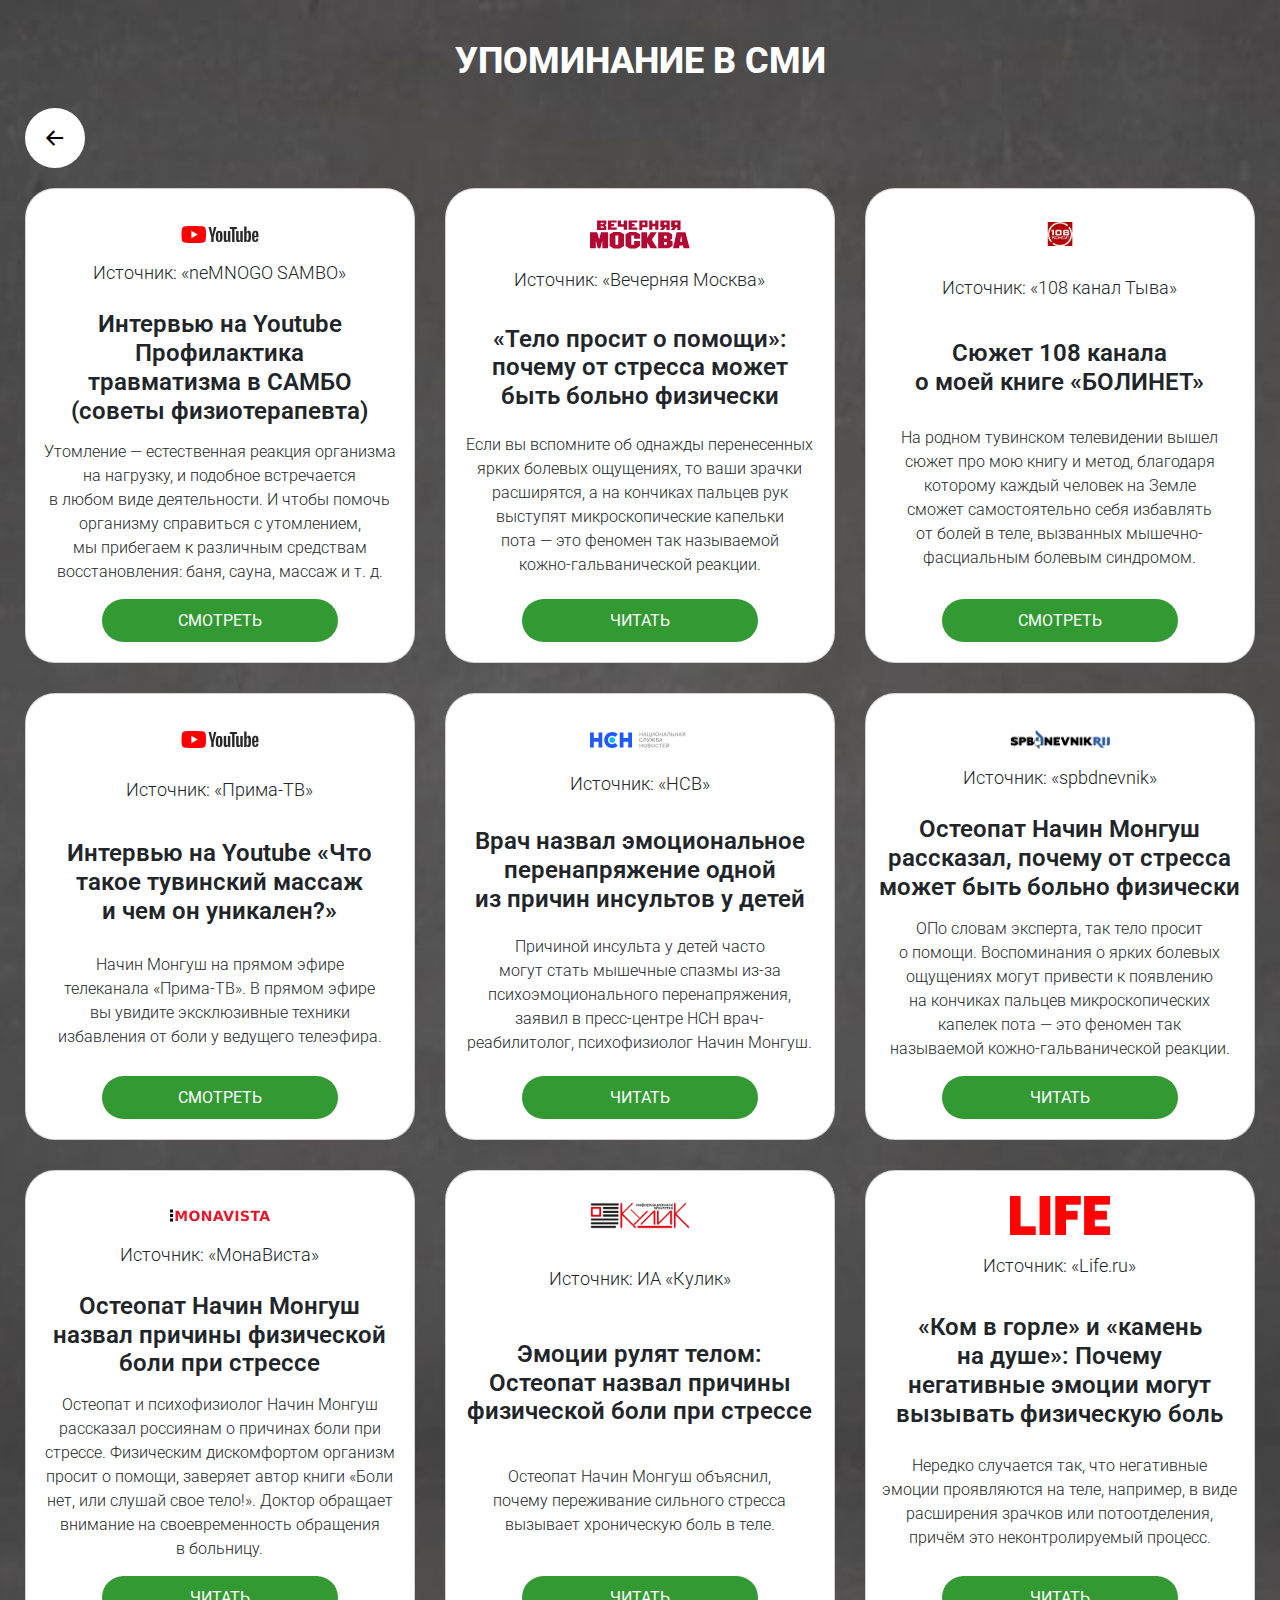
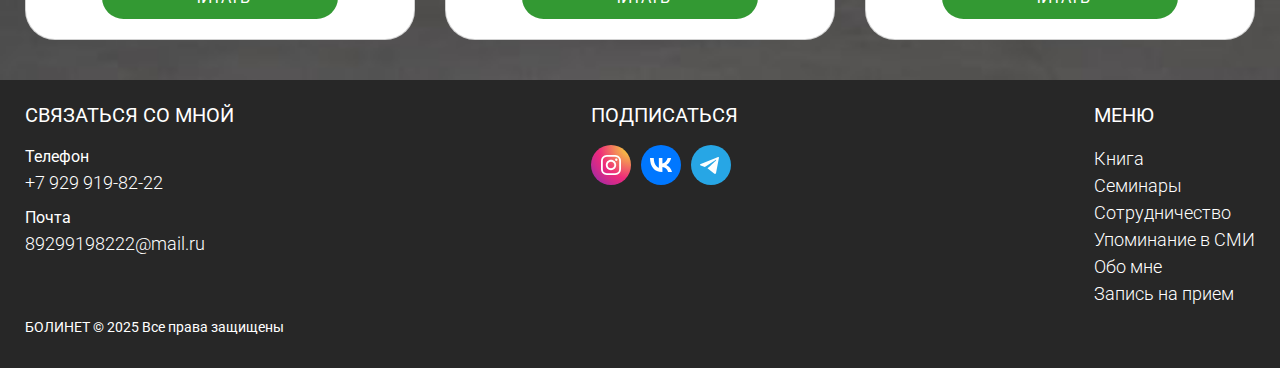
==== commit 9cf58e26: "add card logo and fixed bugs" ====
--- a/card.html
+++ b/card.html
@@ -1,3 +1,3 @@
-<!DOCTYPE html><html lang="en"><head><meta charset="UTF-8"/><meta http-equiv="X-UA-Compatible" content="IE=edge"/><meta name="viewport" content="width=device-width, initial-scale=1.0"/><title>Упоминание в&#160;СМИ</title><link href="https://cdn.jsdelivr.net/npm/bootstrap@5.3.3/dist/css/bootstrap.min.css" rel="stylesheet" integrity="sha384-QWTKZyjpPEjISv5WaRU9OFeRpok6YctnYmDr5pNlyT2bRjXh0JMhjY6hW+ALEwIH" crossorigin="anonymous"><link rel="stylesheet" href="https://cdn.jsdelivr.net/npm/bootstrap-icons@1.11.1/font/bootstrap-icons.css"><link rel="stylesheet" href="./css/main.css"/><link rel="icon" type="image/x-icon" href="./img/favicons/apple-touch-icon.png"><link rel="apple-touch-icon" sizes="180x180" href="./img/favicons/apple-touch-icon.png"></head><body><main class="docs"><section class="mediafull"><h2 class="media__title">Упоминание в&#160;сми</h2><div class="container"><a href="index.html" class="mediafull__btn"><i class="bi bi-arrow-left-short"></i></a><div class="grid6 grid-tablet2 grid-mob"><div class="card"><div class="card__source"> Источник: &#171;neMNOGO SAMBO&#187;</div><div class="card__title"> Интервью на&#160;Youtube Профилактика травматизма в&#160;САМБО (советы физиотерапевта)</div><div class="card__text"> Утомление&#160;&#8212; естественная реакция организма на&#160;нагрузку, и&#160;подобное встречается в&#160;любом виде деятельности. И&#160;чтобы помочь организму справиться с&#160;утомлением, мы&#160;прибегаем к&#160;различным средствам восстановления: баня, сауна, массаж и&#160;т.&#160;д.</div> <a href="https://www.youtube.com/watch?v=GlMMDOZj5_I" class="card__btn" target="_blank">Смотреть</a></div><div class="card"><div class="card__source"> Источник: &#171;108 канал Тыва&#187;</div><div class="card__title"> Сюжет 108 канала о&#160;моей книге &#171;БОЛИНЕТ&#187;</div><div class="card__text"> На&#160;родном тувинском телевидении вышел сюжет про мою книгу и&#160;метод, благодаря которому каждый человек на Земле сможет самостоятельно себя избавлять от&#160;болей в&#160;теле, вызванных мышечно-фасциальным болевым синдромом.</div> <a href="https://www.youtube.com/watch?v=CKOZ1Z0yuLM" class="card__btn" target="_blank">Смотреть</a></div><div class="card"><div class="card__source"> Источник: &#171;Прима-ТВ&#187;</div><div class="card__title"> Интервью на&#160;Youtube &#171;Что такое тувинский массаж и&#160;чем он&#160;уникален?&#187;</div><div class="card__text"> Начин Монгуш на&#160;прямом эфире телеканала &#171;Прима-ТВ&#187;. В&#160;прямом эфире вы&#160;увидите эксклюзивные техники избавления от&#160;боли у&#160;ведущего телеэфира.</div> <a href="#" class="card__btn" target="_blank">Смотреть</a></div><div class="card"><div class="card__source"> Источник: &#171;НСВ&#187;</div><div class="card__title"> Врач назвал эмоциональное перенапряжение одной из&#160;причин инсультов у&#160;детей</div><div class="card__text"> Причиной инсульта у&#160;детей часто могут стать мышечные спазмы из-за психоэмоционального перенапряжения, заявил в&#160;пресс-центре НСН врач-реабилитолог, психофизиолог Начин Монгуш.</div> <a href="https://nsn.fm/zdorovie/vrach-nazval-emotsionalnoe-perenapryazhenie-odnoi-iz-prichin-insultov-u-detei" class="card__btn" target="_blank">Читать</a></div><div class="card"><div class="card__source"> Источник: &#171;spbdnevnik&#187;</div><div class="card__title"> Остеопат Начин Монгуш рассказал, почему от&#160;стресса может быть больно физически</div><div class="card__text"> ОПо словам эксперта, так тело просит о&#160;помощи. Воспоминания о&#160;ярких болевых ощущениях могут привести к&#160;появлению на&#160;кончиках пальцев микроскопических капелек пота&#160;&#8212; это феномен так называемой кожно-гальванической реакции.</div> <a href="https://spbdnevnik-ru.turbopages.org/spbdnevnik.ru/s/news/2024-10-18/osteopat-mongush-rasskazal-pochemu-ot-stressa-mozhet-byt-bolno-fizicheski" class="card__btn" target="_blank">Читать</a></div><div class="card"><div class="card__source"> Источник: &#171;МонаВиста&#187;</div><div class="card__title"> Остеопат Начин Монгуш назвал причины физической боли при стрессе</div><div class="card__text"> Остеопат и&#160;психофизиолог Начин Монгуш рассказал россиянам о&#160;причинах боли при стрессе. Физическим дискомфортом организм просит о&#160;помощи, заверяет автор книги &#171;Боли нет, или слушай свое тело!&#187;. Доктор обращает внимание на&#160;своевременность обращения в&#160;больницу.</div> <a href="https://news.myseldon.com/ru/news/index/319241116" class="card__btn" target="_blank">Читать</a></div><div class="card"><div class="card__source"> Источник: ИА&#160;&#171;Кулик&#187;</div><div class="card__title"> Эмоции рулят телом: Остеопат назвал причины физической боли при стрессе</div><div class="card__text"> Остеопат Начин Монгуш объяснил, почему переживание сильного стресса вызывает хроническую боль в&#160;теле.</div> <a href="https://akpars.ru/articles/131051/vrach-mongush-rasskazal-kak-ot-stressa-voznikaet-fizicheskaya-bol/?ysclid=m3j3sc6v5n920418529" class="card__btn" target="_blank">Читать</a></div><div class="card"><div class="card__source"> Источник: &#171;Life.ru&#187;</div><div class="card__title"> &#171;Ком в&#160;горле&#187; и&#160;&#171;камень на&#160;душе&#187;: Почему негативные эмоции могут вызывать физическую боль</div><div class="card__text"> Нередко случается так, что негативные эмоции проявляются на&#160;теле, например, в&#160;виде расширения зрачков или потоотделения, причём это неконтролируемый процесс.</div> <a href="https://life-ru.turbopages.org/life.ru/s/p/1695766" class="card__btn" target="_blank">Читать</a></div><div class="card"><div class="card__source"> Источник: &#171;Вечерняя Москва&#187;</div><div class="card__title"> &#171;Тело просит о&#160;помощи&#187;: почему от&#160;стресса может быть больно физически</div><div class="card__text"> Если вы&#160;вспомните об&#160;однажды перенесенных ярких болевых ощущениях, то&#160;ваши зрачки расширятся, а&#160;на кончиках пальцев рук выступят микроскопические капельки пота&#160;&#8212; это феномен так называемой кожно-гальванической реакции.</div> <a href="https://vm-ru.turbopages.org/vm.ru/s/news/1173232-telo-prosit-o-pomoshi-pochemu-ot-stressa-mozhet-byt-bolno-fizicheski" class="card__btn" target="_blank">Читать</a></div></div></div></section></main><footer class="footer" id="footer"><div class="container"><div class="footer__menu "><div class="footer__item"><div class="footer__title"> связаться со&#160;мной</div><div class="footer__elem"><div class="footer__name"> Телефон</div><div class="footer__text"> <a href="tel:+79299198222">+7&#160;929&#160;919-82-22</a></div></div><div class="footer__elem"><div class="footer__name"> Почта</div><div class="footer__text"> <a href="mailto:89299198222@mail.ru">89299198222@mail.ru</a></div></div></div><div class="footer__item"><div class="footer__title"> Подписаться</div><div class="about__social"> <a href="https://www.instagram.com/dobryi_nachin?igsh=YndjcWNjajVtOGR3
+<!DOCTYPE html><html lang="en"><head><meta charset="UTF-8"/><meta http-equiv="X-UA-Compatible" content="IE=edge"/><meta name="viewport" content="width=device-width, initial-scale=1.0"/><title>Упоминание в&#160;СМИ</title><link href="https://cdn.jsdelivr.net/npm/bootstrap@5.3.3/dist/css/bootstrap.min.css" rel="stylesheet" integrity="sha384-QWTKZyjpPEjISv5WaRU9OFeRpok6YctnYmDr5pNlyT2bRjXh0JMhjY6hW+ALEwIH" crossorigin="anonymous"><link rel="stylesheet" href="https://cdn.jsdelivr.net/npm/bootstrap-icons@1.11.1/font/bootstrap-icons.css"><link rel="stylesheet" href="./css/main.css"/><link rel="icon" type="image/x-icon" href="./img/favicons/apple-touch-icon.png"><link rel="apple-touch-icon" sizes="180x180" href="./img/favicons/apple-touch-icon.png"></head><body><main class="docs"><section class="mediafull"><h2 class="media__title">Упоминание в&#160;сми</h2><div class="container"><a href="index.html" class="mediafull__btn"><i class="bi bi-arrow-left-short"></i></a><div class="grid6 grid-tablet2 grid-mob"><div class="card"><div class="card__logo"> <img src="./img/logo_yt.svg" alt="Логотип источника"></div><div class="card__source"> Источник: &#171;neMNOGO SAMBO&#187;</div><div class="card__title"> Интервью на&#160;Youtube Профилактика травматизма в&#160;САМБО (советы физиотерапевта)</div><div class="card__text"> Утомление&#160;&#8212; естественная реакция организма на&#160;нагрузку, и&#160;подобное встречается в&#160;любом виде деятельности. И&#160;чтобы помочь организму справиться с&#160;утомлением, мы&#160;прибегаем к&#160;различным средствам восстановления: баня, сауна, массаж и&#160;т.&#160;д.</div> <a href="https://www.youtube.com/watch?v=GlMMDOZj5_I" class="card__btn" target="_blank">Смотреть</a></div><div class="card"><div class="card__logo"> <img src="./img/logo_VM.svg" alt="Логотип источника"></div><div class="card__source"> Источник: &#171;Вечерняя Москва&#187;</div><div class="card__title"> &#171;Тело просит о&#160;помощи&#187;: почему от&#160;стресса может быть больно физически</div><div class="card__text"> Если вы&#160;вспомните об&#160;однажды перенесенных ярких болевых ощущениях, то&#160;ваши зрачки расширятся, а&#160;на кончиках пальцев рук выступят микроскопические капельки пота&#160;&#8212; это феномен так называемой кожно-гальванической реакции.</div> <a href="https://vm-ru.turbopages.org/vm.ru/s/news/1173232-telo-prosit-o-pomoshi-pochemu-ot-stressa-mozhet-byt-bolno-fizicheski" class="card__btn" target="_blank">Читать</a></div><div class="card"><div class="card__logo"><picture><source srcset="./img/logo_108.webp 1x, ./img/logo_108@2x.webp 2x" type="image/webp"><source srcset="./img/logo_108.jpg 1x, ./img/logo_108@2x.jpg 2x" type="image/jpeg"> <img src="./img/logo_108.jpg" alt="Логотип источника"></picture></div><div class="card__source"> Источник: &#171;108 канал Тыва&#187;</div><div class="card__title"> Сюжет 108 канала о&#160;моей книге &#171;БОЛИНЕТ&#187;</div><div class="card__text"> На&#160;родном тувинском телевидении вышел сюжет про мою книгу и&#160;метод, благодаря которому каждый человек на Земле сможет самостоятельно себя избавлять от&#160;болей в&#160;теле, вызванных мышечно-фасциальным болевым синдромом.</div> <a href="https://www.youtube.com/watch?v=CKOZ1Z0yuLM" class="card__btn" target="_blank">Смотреть</a></div><div class="card"><div class="card__logo"> <img src="./img/logo_yt.svg" alt="Логотип источника"></div><div class="card__source"> Источник: &#171;Прима-ТВ&#187;</div><div class="card__title"> Интервью на&#160;Youtube &#171;Что такое тувинский массаж и&#160;чем он&#160;уникален?&#187;</div><div class="card__text"> Начин Монгуш на&#160;прямом эфире телеканала &#171;Прима-ТВ&#187;. В&#160;прямом эфире вы&#160;увидите эксклюзивные техники избавления от&#160;боли у&#160;ведущего телеэфира.</div> <a href="https://www.youtube.com/watch?v=FHxwLpBhi-g" class="card__btn" target="_blank">Смотреть</a></div><div class="card"><div class="card__logo"><svg width="212" height="36" viewBox="0 0 212 36" fill="none" xmlns="http://www.w3.org/2000/svg" class="_3X9aw"><path d="M111.535 3.025H110.138V6.325H106.332V3.025H104.935V11H106.332V7.48H110.138V11H111.535V3.025ZM115.699 3.025 112.729 11H114.159L114.775 9.229H118.009L118.636 11H120.165L117.173 3.025H115.699ZM115.182 8.063 116.381 4.642 117.591 8.063H115.182ZM128.664 12.639V9.845H127.619V3.025H126.222V9.834H122.746V3.025H121.349V11H127.366V12.639H128.664ZM130.152 3.025V11H131.505L135.399 5.071V11H136.752V3.025H135.399L131.505 8.954V3.025H130.152ZM142.202 11.143C144.545 11.143 146.008 9.46 146.008 7.007 146.008 4.554 144.545 2.882 142.202 2.882 139.859 2.882 138.396 4.554 138.396 7.007 138.396 9.46 139.859 11.143 142.202 11.143ZM142.202 9.999C140.882 9.999 139.837 8.943 139.837 7.007 139.837 5.071 140.882 4.026 142.202 4.026 143.522 4.026 144.567 5.071 144.567 7.007 144.567 8.943 143.522 9.999 142.202 9.999ZM154.261 3.025H152.864V6.325H149.058V3.025H147.661V11H149.058V7.48H152.864V11H154.261V3.025ZM158.425 3.025 155.455 11H156.885L157.501 9.229H160.735L161.362 11H162.891L159.899 3.025H158.425ZM157.908 8.063 159.107 4.642 160.317 8.063H157.908ZM168.871 11H170.268V3.025H165.021L164.966 5.214C164.9 7.788 164.592 9.834 163.591 9.834H163.437V11H163.767C165.461 11 166.198 9.064 166.319 5.907L166.385 4.191H168.871V11ZM172.362 3.025V11H174.914C176.916 11 178.39 10.494 178.39 8.437 178.39 6.347 176.916 5.863 174.914 5.863H173.759V3.025H172.362ZM174.958 9.834H173.759V7.029H174.958C176.058 7.029 176.96 7.216 176.96 8.437 176.96 9.625 176.058 9.834 174.958 9.834ZM186.39 3.025H184.993V6.325H181.187V3.025H179.79V11H181.187V7.48H184.993V11H186.39V3.025ZM190.554 3.025 187.584 11H189.014L189.63 9.229H192.864L193.491 11H195.02L192.028 3.025H190.554ZM190.037 8.063 191.236 4.642 192.446 8.063H190.037ZM202.045 11V3.025H199.449C197.447 3.025 196.138 3.641 196.138 5.522 196.138 6.666 196.688 7.271 197.645 7.733L195.654 11H197.326L199.031 8.107H200.648V11H202.045ZM199.504 4.191H200.648V6.941H199.504C198.371 6.941 197.579 6.633 197.579 5.566 197.579 4.455 198.327 4.191 199.504 4.191ZM111.623 20.349H110.281C110.039 21.438 109.269 21.999 108.191 21.999 106.915 21.999 105.936 20.921 105.936 18.985 105.936 17.06 106.937 16.026 108.202 16.026 109.236 16.026 110.017 16.598 110.259 17.676H111.601C111.282 15.894 110.017 14.882 108.246 14.882 105.936 14.882 104.495 16.477 104.495 18.985 104.495 21.482 105.848 23.143 108.18 23.143 110.017 23.143 111.293 22.131 111.623 20.349ZM117.793 23H119.19V15.025H113.943L113.888 17.214C113.822 19.788 113.514 21.834 112.513 21.834H112.359V23H112.689C114.383 23 115.12 21.064 115.241 17.907L115.307 16.191H117.793V23ZM125.739 15.025 123.869 19.799 121.845 15.025H120.349L123.209 21.207 123.011 21.526C122.78 21.878 122.516 21.988 122.098 21.988H121.306V23.143H122.197C123.363 23.143 124.012 22.538 124.43 21.57L127.257 15.025H125.739ZM132.308 19.458V23H133.694V19.458H134.486L136.873 23H138.468L135.663 18.809 138.303 15.025H136.741L134.508 18.292H133.694V15.025H132.308V18.292H131.472L129.239 15.025H127.666L130.339 18.798 127.534 23H129.14L131.538 19.458H132.308ZM141.19 18.116V16.18H145.238V15.025H139.793V23H142.796C144.666 23 145.832 22.296 145.832 20.492 145.832 18.71 144.666 18.116 142.862 18.116H141.19ZM142.84 21.845H141.19V19.249H142.807C143.819 19.249 144.391 19.59 144.391 20.525 144.391 21.383 143.83 21.845 142.84 21.845ZM149.428 15.025 146.458 23H147.888L148.504 21.229H151.738L152.365 23H153.894L150.902 15.025H149.428ZM148.911 20.063 150.11 16.642 151.32 20.063H148.911ZM111.535 27.025H110.138V30.325H106.332V27.025H104.935V35H106.332V31.48H110.138V35H111.535V27.025ZM116.986 35.143C119.329 35.143 120.792 33.46 120.792 31.007 120.792 28.554 119.329 26.882 116.986 26.882 114.643 26.882 113.18 28.554 113.18 31.007 113.18 33.46 114.643 35.143 116.986 35.143ZM116.986 33.999C115.666 33.999 114.621 32.943 114.621 31.007 114.621 29.071 115.666 28.026 116.986 28.026 118.306 28.026 119.351 29.071 119.351 31.007 119.351 32.943 118.306 33.999 116.986 33.999ZM122.444 27.025V35H125.645C127.273 35 128.626 34.351 128.626 32.635 128.626 31.579 128.087 31.062 127.427 30.765 127.9 30.479 128.318 29.808 128.318 29.06 128.318 27.421 126.899 27.025 125.447 27.025H122.444ZM123.841 30.358V28.147H125.579C126.371 28.147 126.899 28.51 126.899 29.214 126.899 29.995 126.393 30.358 125.579 30.358H123.841ZM123.841 33.878V31.425H125.623C126.69 31.425 127.185 31.821 127.185 32.635 127.185 33.427 126.69 33.878 125.7 33.878H123.841ZM133.636 35.143C135.979 35.143 137.442 33.46 137.442 31.007 137.442 28.554 135.979 26.882 133.636 26.882 131.293 26.882 129.83 28.554 129.83 31.007 129.83 33.46 131.293 35.143 133.636 35.143ZM133.636 33.999C132.316 33.999 131.271 32.943 131.271 31.007 131.271 29.071 132.316 28.026 133.636 28.026 134.956 28.026 136.001 29.071 136.001 31.007 136.001 32.943 134.956 33.999 133.636 33.999ZM145.879 32.349H144.537C144.295 33.438 143.525 33.999 142.447 33.999 141.171 33.999 140.192 32.921 140.192 30.985 140.192 29.06 141.193 28.026 142.458 28.026 143.492 28.026 144.273 28.598 144.515 29.676H145.857C145.538 27.894 144.273 26.882 142.502 26.882 140.192 26.882 138.751 28.477 138.751 30.985 138.751 33.482 140.104 35.143 142.436 35.143 144.273 35.143 145.549 34.131 145.879 32.349ZM148.732 28.191V35H150.129V28.191H152.637V27.025H146.224V28.191H148.732ZM153.897 27.025V35H159.54V33.823H155.294V31.48H159.309V30.325H155.294V28.191H159.54V27.025H153.897ZM166.672 25.254H165.693C165.649 25.639 165.275 25.87 164.648 25.87 164.01 25.87 163.647 25.639 163.592 25.254H162.613C162.701 26.101 163.416 26.596 164.637 26.596 165.869 26.596 166.595 26.101 166.672 25.254ZM161.26 27.025V35H162.613L166.507 29.071V35H167.86V27.025H166.507L162.613 32.954V27.025H161.26Z" fill="#999999"></path><path d="M8 3H0V35H8V23H18V35H26V3H18V15H8V3Z" fill="#2059F6"></path><path d="M63 3H71V15H81V3H89V35H81V23H71V35H63V3Z" fill="#2059F6"></path><path fill-rule="evenodd" clip-rule="evenodd" d="M47 10C42.0294 10 38 14.0294 38 19 38 23.9706 42.0294 28 47 28 49.4199 28 51.6095 27.0503 53.2304 25.4948L58.7696 31.2669C55.7189 34.1945 51.5661 36 47 36 37.6112 36 30 28.3888 30 19 30 9.61116 37.6112 2 47 2 51.5661 2 55.7189 3.80547 58.7696 6.73309L53.2304 12.5052C51.6095 10.9497 49.4199 10 47 10Z" fill="#2059F6"></path><circle cx="47" cy="19" r="6" fill="#00BFFF"></circle></svg></div><div class="card__source"> Источник: &#171;НСВ&#187;</div><div class="card__title"> Врач назвал эмоциональное перенапряжение одной из&#160;причин инсультов у&#160;детей</div><div class="card__text"> Причиной инсульта у&#160;детей часто могут стать мышечные спазмы из-за психоэмоционального перенапряжения, заявил в&#160;пресс-центре НСН врач-реабилитолог, психофизиолог Начин Монгуш.</div> <a href="https://nsn.fm/zdorovie/vrach-nazval-emotsionalnoe-perenapryazhenie-odnoi-iz-prichin-insultov-u-detei" class="card__btn" target="_blank">Читать</a></div><div class="card"><div class="card__logo"><picture><source srcset="./img/logo_spb.webp 1x, ./img/logo_spb@2x.webp 2x" type="image/webp"><source srcset="./img/logo_spb.jpg 1x, ./img/logo_spb@2x.jpg 2x" type="image/jpeg"> <img src="./img/logo_spb.jpg" alt="Логотип источника"></picture></div><div class="card__source"> Источник: &#171;spbdnevnik&#187;</div><div class="card__title"> Остеопат Начин Монгуш рассказал, почему от&#160;стресса может быть больно физически</div><div class="card__text"> ОПо словам эксперта, так тело просит о&#160;помощи. Воспоминания о&#160;ярких болевых ощущениях могут привести к&#160;появлению на&#160;кончиках пальцев микроскопических капелек пота&#160;&#8212; это феномен так называемой кожно-гальванической реакции.</div> <a href="https://spbdnevnik-ru.turbopages.org/spbdnevnik.ru/s/news/2024-10-18/osteopat-mongush-rasskazal-pochemu-ot-stressa-mozhet-byt-bolno-fizicheski" class="card__btn" target="_blank">Читать</a></div><div class="card"><div class="card__logo"><picture><source srcset="./img/logo_monavista.webp 1x, ./img/logo_monavista@2x.webp 2x" type="image/webp"><source srcset="./img/logo_monavista.png 1x, ./img/logo_monavista@2x.png 2x" type="image/png"> <img src="./img/logo_monavista.png" alt="Логотип источника"></picture></div><div class="card__source"> Источник: &#171;МонаВиста&#187;</div><div class="card__title"> Остеопат Начин Монгуш назвал причины физической боли при стрессе</div><div class="card__text"> Остеопат и&#160;психофизиолог Начин Монгуш рассказал россиянам о&#160;причинах боли при стрессе. Физическим дискомфортом организм просит о&#160;помощи, заверяет автор книги &#171;Боли нет, или слушай свое тело!&#187;. Доктор обращает внимание на&#160;своевременность обращения в&#160;больницу.</div> <a href="https://news.myseldon.com/ru/news/index/319241116" class="card__btn" target="_blank">Читать</a></div><div class="card"><div class="card__logo"><picture><source srcset="./img/logo_kulik.webp 1x, ./img/logo_kulik@2x.webp 2x" type="image/webp"><source srcset="./img/logo_kulik.png 1x, ./img/logo_kulik@2x.png 2x" type="image/png"> <img src="./img/logo_kulik.png" alt="Логотип источника"></picture></div><div class="card__source"> Источник: ИА&#160;&#171;Кулик&#187;</div><div class="card__title"> Эмоции рулят телом: Остеопат назвал причины физической боли при стрессе</div><div class="card__text"> Остеопат Начин Монгуш объяснил, почему переживание сильного стресса вызывает хроническую боль в&#160;теле.</div> <a href="https://akpars.ru/articles/131051/vrach-mongush-rasskazal-kak-ot-stressa-voznikaet-fizicheskaya-bol/?ysclid=m3j3sc6v5n920418529" class="card__btn" target="_blank">Читать</a></div><div class="card"><div class="card__logo"><picture><source srcset="./img/logo_life.webp 1x, ./img/logo_life@2x.webp 2x" type="image/webp"><source srcset="./img/logo_life.jpg 1x, ./img/logo_life@2x.jpg 2x" type="image/jpeg"> <img src="./img/logo_life.jpg" alt="Логотип источника"></picture></div><div class="card__source"> Источник: &#171;Life.ru&#187;</div><div class="card__title"> &#171;Ком в&#160;горле&#187; и&#160;&#171;камень на&#160;душе&#187;: Почему негативные эмоции могут вызывать физическую боль</div><div class="card__text"> Нередко случается так, что негативные эмоции проявляются на&#160;теле, например, в&#160;виде расширения зрачков или потоотделения, причём это неконтролируемый процесс.</div> <a href="https://life-ru.turbopages.org/life.ru/s/p/1695766" class="card__btn" target="_blank">Читать</a></div></div></div></section></main><footer class="footer" id="footer"><div class="container"><div class="footer__menu "><div class="footer__item"><div class="footer__title"> связаться со&#160;мной</div><div class="footer__elem"><div class="footer__name"> Телефон</div><div class="footer__text"> <a href="tel:+79299198222">+7&#160;929&#160;919-82-22</a></div></div><div class="footer__elem"><div class="footer__name"> Почта</div><div class="footer__text"> <a href="mailto:89299198222@mail.ru">89299198222@mail.ru</a></div></div></div><div class="footer__item"><div class="footer__title"> Подписаться</div><div class="about__social"> <a href="https://www.instagram.com/dobryi_nachin?igsh=YndjcWNjajVtOGR3
 				" target="_blank"><img src="./img/instagram.svg" alt="Инстаграм"></a> <a href="https://vk.com/club226574762" target="_blank"><img src="./img/vk.svg" alt="Вконтакте"></a> <a href="https://t.me/Dobryi_Nachin_Method
 				" target="_blank"><img src="./img/telegram.svg" alt="Телеграм"></a></div></div><div class="footer__item"><div class="footer__title"> Меню</div><ul><li><a href="#book">Книга</a></li><li><a href="#seminar">Семинары</a></li><li><a href="#collab">Сотрудничество</a></li><li><a href="#media">Упоминание в&#160;СМИ</a></li><li><a href="#about">Обо мне</a></li><li><a href="#registration">Запись на&#160;прием</a></li></ul></div></div><div class="footer__copyright"> БОЛИНЕТ &#169; 2025 Все права защищены</div></div></footer><script src="./js/index.bundle.js"></script><script src="https://cdn.jsdelivr.net/npm/bootstrap@5.3.3/dist/js/bootstrap.bundle.min.js" integrity="sha384-YvpcrYf0tY3lHB60NNkmXc5s9fDVZLESaAA55NDzOxhy9GkcIdslK1eN7N6jIeHz" crossorigin="anonymous"></script></body></html>--- a/css/main.css
+++ b/css/main.css
@@ -1,2 +1,2 @@
-@charset "UTF-8";@-webkit-keyframes moveUpDown{0%,to{-webkit-transform:translateY(0);transform:translateY(0)}50%{-webkit-transform:translateY(6px);transform:translateY(6px)}}@keyframes moveUpDown{0%,to{-webkit-transform:translateY(0);transform:translateY(0)}50%{-webkit-transform:translateY(6px);transform:translateY(6px)}}*{padding:0;margin:0;border:0}*,::after,::before{-webkit-box-sizing:border-box;box-sizing:border-box}a,a:hover,a:link,a:visited{text-decoration:none}aside,footer,header,legend,main,nav,section{display:block}h1,h2,h3,h4,h5,h6,p{font-size:inherit;font-weight:inherit}ul,ul li{list-style:none;padding:0}img{vertical-align:top}img,svg{max-width:100%;height:auto}address{font-style:normal}input,select,textarea{background-color:transparent}button,input,select,textarea{font-family:inherit;font-size:inherit;color:inherit}input::-ms-clear{display:none}button,input[type=submit]{display:inline-block;-webkit-box-shadow:none;box-shadow:none;background-color:transparent;background:0 0;cursor:pointer}button:active,button:focus,input:active,input:focus{outline:0}button::-moz-focus-inner{padding:0;border:0}label{cursor:pointer}:root{--container-width:1260px;--container-padding:15px;--font-main:"Roboto", sans-serif;--font-accent:"Roboto", sans-serif;--font-titles:var(--font-accent);--page-bg:#fff;--text-color:#000;--accent:#ac182c;--link-color:#2578c8;--laptop-size:1199px;--tablet-size:959px;--mobile-size:599px}.dark{--page-bg:#252526;--text-color:#fff}@font-face{font-family:Roboto;font-display:swap;src:url(../fonts/Roboto-Black.woff2) format("woff2"),url(../fonts/Roboto-Black.woff) format("woff");font-weight:900;font-style:normal}@font-face{font-family:Roboto;font-display:swap;src:url(../fonts/Roboto-Bold.woff2) format("woff2"),url(../fonts/Roboto-Bold.woff) format("woff");font-weight:700;font-style:normal}@font-face{font-family:Roboto;font-display:swap;src:url(../fonts/Roboto-ExtraBold.woff2) format("woff2"),url(../fonts/Roboto-ExtraBold.woff) format("woff");font-weight:800;font-style:normal}@font-face{font-family:Roboto;font-display:swap;src:url(../fonts/Roboto-Light.woff2) format("woff2"),url(../fonts/Roboto-Light.woff) format("woff");font-weight:300;font-style:normal}@font-face{font-family:Roboto;font-display:swap;src:url(../fonts/Roboto-Medium.woff2) format("woff2"),url(../fonts/Roboto-Medium.woff) format("woff");font-weight:500;font-style:normal}@font-face{font-family:Roboto;font-display:swap;src:url(../fonts/Roboto-Regular.woff2) format("woff2"),url(../fonts/Roboto-Regular.woff) format("woff");font-weight:400;font-style:normal}@font-face{font-family:Roboto;font-display:swap;src:url(../fonts/Roboto-SemiBold.woff2) format("woff2"),url(../fonts/Roboto-SemiBold.woff) format("woff");font-weight:600;font-style:normal}@font-face{font-family:Roboto;font-display:swap;src:url(../fonts/Roboto-Thin.woff2) format("woff2"),url(../fonts/Roboto-Thin.woff) format("woff");font-weight:100;font-style:normal}html{scroll-behavior:smooth;background-color:#272727}body{background-color:var(--page-bg);color:var(--text-color);font-family:var(--font-main);text-wrap:balance}img{display:block}a{color:var(--link-color)}code,pre.code{background-color:#e9f1f6;padding:.2rem;border-radius:4px}pre.code{overflow-x:auto;padding:1rem}.docs{display:grid;line-height:1.5}.docs p{margin:1rem 0}.docs ol,.docs ul{padding-left:2rem}.docs ol li,.docs ul li{list-style:disc;margin-bottom:.5rem}.docs ol li{list-style:decimal}.docs section,.docs section.docs{padding:40px 0}.docs small{font-size:1rem;color:#acacac}.docs .title-1:first-child,.docs .title-2:first-child{margin-top:0!important}.test,.test-2{width:600px;height:300px;margin:50px auto;background-color:#999;background-position:center center;background-size:cover;background-repeat:no-repeat}.test{background-image:url(./../img/project-02.jpg)}.test-2{background-image:-webkit-image-set(url(./../img/project-02.jpg) 1x,url(./../img/project-02@2x.jpg) 2x);background-image:image-set(url(./../img/project-02.jpg) 1x,url(./../img/project-02@2x.jpg) 2x)}.none{display:none!important}.visually-hidden{position:absolute;width:1px;height:1px;margin:-1px;border:0;padding:0;white-space:nowrap;-webkit-clip-path:inset(100%);clip-path:inset(100%);clip:rect(0 0 0 0);overflow:hidden}.no-scroll{overflow-y:hidden}.text-left{text-align:left}.text-right{text-align:right}.text-center{text-align:center}.d-flex,body,html{display:-webkit-box;display:-ms-flexbox;display:flex}.flex-center{-webkit-box-pack:center;-ms-flex-pack:center;justify-content:center}.content-demo{margin-bottom:5rem;padding:1rem;background-color:#dadada}.container,.container-full{padding:0 var(--container-padding)}.container{margin:0 auto;max-width:var(--container-width);width:100%}.container-full{max-width:100%}.container-left-50,.container-right-50{padding:0 var(--container-padding);max-width:50%}.container-right-50{margin-left:auto}.container-right{padding-left:calc((100% - var(--container-width))/2 + var(--container-padding))}.container-left{padding-right:calc((100% - var(--container-width))/2 + var(--container-padding))}.container-half-left{padding-right:calc((100% - var(--container-width))/2 + var(--container-width)/2);padding-left:calc((100% - var(--container-width))/2 + var(--container-padding))}.container-half-right{padding-left:calc((100% - var(--container-width))/2 + var(--container-width)/2);padding-right:calc((100% - var(--container-width))/2 + var(--container-padding))}body,html{min-height:100vh;-webkit-box-orient:vertical;-webkit-box-direction:normal;-ms-flex-direction:column;flex-direction:column}.footer{margin-top:auto}.grid,.grid12,.grid2,.grid3,.grid4,.grid6{display:grid;gap:1.875em}.grid{grid-template-columns:100%}.grid2{grid-template-columns:repeat(2,calc(50% - .5em))}.grid3{grid-template-columns:repeat(3,calc(33.3333333333% - 1.25em))}.grid4{grid-template-columns:repeat(4,calc(25% - 1.40625em))}.grid6{grid-template-columns:repeat(6,calc(16.6666666667% - 1.5625em))}.grid12{grid-template-columns:repeat(12,calc(8.3333333333% - 1.72em))}.about{min-height:860px}.about__wrapper{margin-top:35px}.about__title{text-align:center;font-size:36px;font-weight:800;text-transform:uppercase}.about__info,.about__photo{display:-webkit-box;display:-ms-flexbox;display:flex;-webkit-box-pack:center;-ms-flex-pack:center;justify-content:center}.about__photo{-webkit-box-align:center;-ms-flex-align:center;align-items:center;max-width:350px;max-height:350px;overflow:hidden;grid-column:2/span 4}.about__info{-webkit-box-orient:vertical;-webkit-box-direction:normal;-ms-flex-direction:column;flex-direction:column;grid-column:6/span 7}.about__name{font-weight:500;font-size:42px}.about__profession{font-weight:300;font-size:26px}.about__text{font-size:22px;line-height:130%;font-weight:100;margin-top:10px}.about__social{display:-webkit-box;display:-ms-flexbox;display:flex;margin-top:15px}.about__social a{display:block;width:40px;height:40px;margin-right:10px;-webkit-transition:all .1s ease-in;transition:all .1s ease-in}.about__social a:last-child{margin-right:0}.about__social a:hover{-webkit-transform:scale(1.095);-ms-transform:scale(1.095);transform:scale(1.095)}.accordion{margin-top:20px}.accordion-button{font-weight:700;font-size:28px;-webkit-transition:all .2s ease-in;transition:all .2s ease-in}.accordion-button:not(.collapsed){background-color:#f1f1f1}.accordion-button:focus{-webkit-box-shadow:none;box-shadow:none}.accordion-button:hover{background-color:#f1f1f1}.accordion-body{font-weight:300;font-size:20px}.accordion-title{font-weight:600}.book{padding:40px 0;min-height:500px}.book__bage{font-size:16px;color:#393;font-weight:600;text-align:center;border-radius:60px;padding:0 10px;width:123px;height:24px;background:#f6ffe9}.book__descr,.book__title{font-size:34px;font-weight:800;margin-top:27px}.book__descr{font-size:18px;font-weight:300;line-height:148%}.book-btn{display:block;border-radius:50px;padding:12px 3px;font-size:18px;font-weight:700;text-transform:uppercase;text-align:center;width:100%;color:#fff;background:#393;margin-right:10px;-webkit-transition:all .2s ease-in;transition:all .2s ease-in}.book-btn:hover{background:#196519}.book-btn:last-child{margin-right:0}.book__pay-title{font-size:22px;font-weight:700;text-transform:uppercase;text-align:center;margin-top:31px}.book__pay-wrapper{display:-webkit-box;display:-ms-flexbox;display:flex;-webkit-box-pack:justify;-ms-flex-pack:justify;justify-content:space-between;margin-top:31px}.book__item{grid-column:span 4}.book__item2{grid-column:span 2}.button{border-radius:4px;padding:16px 24px;width:100%;height:61px;background:#393;font-weight:700;font-size:22px;text-transform:uppercase;color:#fff;-webkit-transition:all .2s ease-in;transition:all .2s ease-in}.button:hover{background:#066a06}.button__card{height:40px;font-size:16px;font-weight:500;padding:8px;border-radius:10px;margin-top:auto}.button1{padding:0 20px;font-size:22px}.card{grid-column:span 2;display:-webkit-box;display:-ms-flexbox;display:flex;-webkit-box-orient:vertical;-webkit-box-direction:normal;-ms-flex-direction:column;flex-direction:column;-webkit-box-align:center;-ms-flex-align:center;align-items:center;-webkit-box-pack:justify;-ms-flex-pack:justify;justify-content:space-between;border-radius:30px;padding:20px 10px;width:100%;min-height:327px;background-color:#fff}.card__source{font-size:18px;font-weight:300}.card__title{font-size:24px;font-weight:600;line-height:120%;text-align:center;margin-top:24px}.card__btn,.card__text{text-align:center;margin-top:15px}.card__text{font-weight:300;font-size:16px}.card__btn{display:block;width:236px;height:43px;border-radius:30px;padding:10px 0;color:#fff;background-color:#393;text-transform:uppercase;-webkit-transition:all .2s ease-in;transition:all .2s ease-in}.card__btn:hover{background-color:#066a06}.collab{padding-bottom:0}.collab__text,.collab__title{text-align:center;font-size:36px;font-weight:800;text-transform:uppercase}.collab__text{font-weight:300;font-size:18px;margin-top:20px}.footer{background-color:#272727;padding:20px 0;color:#fff}.footer h1{font-size:32px}.footer a{color:#fff;text-decoration:underline}.footer__menu{display:-webkit-box;display:-ms-flexbox;display:flex;-webkit-box-pack:justify;-ms-flex-pack:justify;justify-content:space-between}.footer__item{grid-column:span 4}.footer__item ul{margin:0;padding:0}.footer__item a{font-size:18px;font-weight:300;text-decoration:none;-webkit-transition:all .2s ease-in;transition:all .2s ease-in}.footer__item a:hover,.header__title span,.media__more .bi:hover,.mediafull__btn .bi:hover{color:#393}.footer__elem{margin-bottom:10px}.footer__name{font-size:16px}.footer__title{font-weight:400;font-size:20px;text-transform:uppercase;color:#fff;margin-bottom:15px}.footer__text{font-weight:300;font-size:16px}.footer__copyright{padding:10px 0;font-size:14px}.header{padding:50px 0;min-height:669px;background-image:url(../img/main.jpg);background-position:center center;background-size:cover;background-repeat:no-repeat}.header__row{display:-webkit-box;display:-ms-flexbox;display:flex;-webkit-box-align:center;-ms-flex-align:center;align-items:center}.header__nav{width:100%}.header__info{margin-top:45px;display:-webkit-box;display:-ms-flexbox;display:flex;-ms-flex-pack:distribute;justify-content:space-around;-webkit-box-align:center;-ms-flex-align:center;align-items:center}.header__photo{min-width:360px;min-height:360px;margin-left:36px;border-radius:50%;background-image:url(../img/photo.jpg);background-position:center center;background-size:cover;background-repeat:no-repeat;-webkit-box-shadow:0 0 18px 0 rgba(255,255,255,.45);box-shadow:0 0 18px 0 rgba(255,255,255,.45)}.header__text{width:707px}.header__name,.header__title{font-size:46px;font-weight:800;text-transform:uppercase;color:#fff}.header__name{font-size:38px;margin-top:30px}.header__profession{font-size:26px;font-weight:300;color:#fff}.header__bage,.header__link a{color:#fff;text-transform:uppercase}.header__bage,.header__link{-webkit-box-align:center;-ms-flex-align:center;align-items:center}.header__bage{margin:18px auto 0;display:-webkit-box;display:-ms-flexbox;display:flex;-webkit-box-pack:center;-ms-flex-pack:center;justify-content:center;font-size:20px;font-weight:600;border-radius:50px;padding:10px;width:374px;height:49px;background:rgba(51,153,51,.9)}.header__link{display:none;-webkit-box-orient:vertical;-webkit-box-direction:normal;-ms-flex-direction:column;flex-direction:column;margin-top:20px}.header__link a{display:block;width:200px;padding:6px 10px;font-size:14px;text-align:center;border-radius:20px;border:1px solid #fff;margin-bottom:10px}.header__link a:last-child{margin-bottom:0}.header__row{border-radius:50px;padding:7px 33px;width:100%;height:59px;background:rgba(255,255,255,.81)}.icons-wrapper{padding:30px 0;display:-webkit-box;display:-ms-flexbox;display:flex;-webkit-column-gap:30px;-moz-column-gap:30px;column-gap:30px}.icon{fill:transparent;stroke:transparent;width:62px;height:62px}.icon--down{display:block;width:40px;height:40px;stroke:#fff;margin:28px auto 0;-webkit-animation:moveUpDown 1s infinite;animation:moveUpDown 1s infinite}.image{min-height:100px}.logo,.logo span{font-size:32px;font-weight:700;text-transform:uppercase}.logo{margin-right:30px}.logo span{color:#d70000}.media{min-height:1200px;background-image:url(../img/main.jpg);background-position:center center;background-size:cover;background-repeat:no-repeat}.media__more,.media__more .bi,.mediafull__btn .bi{display:-webkit-box;display:-ms-flexbox;display:flex;-webkit-box-pack:center;-ms-flex-pack:center;justify-content:center}.media__more{margin-top:40px}.media__more a{margin-bottom:0}.media__more .bi,.mediafull__btn .bi{font-size:34px;color:#000;-webkit-box-align:center;-ms-flex-align:center;align-items:center;-webkit-transition:all .2s ease-in;transition:all .2s ease-in}.media__title{text-align:center;font-size:36px;font-weight:800;text-transform:uppercase;color:#fff;margin-bottom:25px}.mediafull{min-height:1200px;background-image:url(../img/main.jpg);background-position:center center;background-size:cover;background-repeat:no-repeat}.mediafull__btn,.mobile-nav{display:-webkit-box;display:-ms-flexbox;display:flex;-webkit-box-align:center;-ms-flex-align:center;align-items:center;-webkit-box-pack:center;-ms-flex-pack:center;justify-content:center}.mediafull__btn{border-radius:50%;width:60px;height:60px;background-color:#fff;margin-bottom:20px}.mobile-nav{position:fixed;top:-200%;width:100%;height:100%;z-index:99;-webkit-box-orient:vertical;-webkit-box-direction:normal;-ms-flex-direction:column;flex-direction:column;padding-top:40px;padding-bottom:40px;background:rgba(0,0,0,.9);-webkit-transition:all .2s ease-in;transition:all .2s ease-in}.mobile-nav--open{top:0}.mobile-nav a{color:#fff}.mobile-nav__list,.modal{-webkit-box-align:center;-ms-flex-align:center;align-items:center}.mobile-nav__list{display:-webkit-box;display:-ms-flexbox;display:flex;-webkit-box-orient:vertical;-webkit-box-direction:normal;-ms-flex-direction:column;flex-direction:column;row-gap:9px;font-size:24px}.mobile-nav__list .active{opacity:.5}.modal{display:none;position:fixed;z-index:1;left:0;top:0;width:100%;height:100%;overflow:auto;background-color:rgba(0,0,0,.8);-webkit-box-pack:center;-ms-flex-pack:center;justify-content:center}.modal-content{background-color:#fefefe;margin:auto;padding:20px;border:1px solid #888;width:80%;max-width:500px;-webkit-box-shadow:0 5px 15px rgba(0,0,0,.3);box-shadow:0 5px 15px rgba(0,0,0,.3);display:-webkit-box;display:-ms-flexbox;display:flex;-webkit-box-orient:vertical;-webkit-box-direction:normal;-ms-flex-direction:column;flex-direction:column;-webkit-box-align:start;-ms-flex-align:start;align-items:flex-start}.modal__header{width:100%}.close{width:30px;display:block;color:#aaa;font-size:28px;font-weight:700;margin-left:auto}.close:focus,.close:hover{color:#393;text-decoration:none;cursor:pointer}.message{text-align:left;width:100%}.mobile-nav-btn{--time:0.1s;--width:40px;--height:30px;--line-height:4px;--spacing:6px;--color:#393;--act:#fff;--radius:4px;height:calc(var(--line-height)*3 + var(--spacing)*2);width:var(--width);display:none;-webkit-box-pack:center;-ms-flex-pack:center;justify-content:center;-webkit-box-align:center;-ms-flex-align:center;align-items:center}.nav-icon,.nav-icon::after,.nav-icon::before{position:relative;width:var(--width);height:var(--line-height);background-color:var(--color);border-radius:var(--radius)}.nav-icon::after,.nav-icon::before{content:"";display:block;position:absolute;left:0;-webkit-transition:top var(--time) linear var(--time),-webkit-transform var(--time) ease-in;transition:transform var(--time) ease-in,top var(--time) linear var(--time);transition:transform var(--time) ease-in,top var(--time) linear var(--time),-webkit-transform var(--time) ease-in}.nav-icon::before{top:calc(-1*(var(--line-height) + var(--spacing)))}.nav-icon::after{top:calc(var(--line-height) + var(--spacing))}.nav-icon.nav-icon--active{background-color:transparent}.nav-icon.nav-icon--active::after,.nav-icon.nav-icon--active::before{top:0;-webkit-transition:top var(--time) linear,-webkit-transform var(--time) ease-in var(--time);transition:top var(--time) linear,transform var(--time) ease-in var(--time);transition:top var(--time) linear,transform var(--time) ease-in var(--time),-webkit-transform var(--time) ease-in var(--time)}.nav-icon.nav-icon--active::before{-webkit-transform:rotate(45deg);-ms-transform:rotate(45deg);transform:rotate(45deg)}.nav-icon.nav-icon--active::after{-webkit-transform:rotate(-45deg);-ms-transform:rotate(-45deg);transform:rotate(-45deg)}.mobile-nav-btn{z-index:999}.nav{font-size:14px;text-transform:uppercase}.nav__list{width:100%;display:-webkit-box;display:-ms-flexbox;display:flex;-webkit-box-pack:justify;-ms-flex-pack:justify;justify-content:space-between;-webkit-column-gap:13px;-moz-column-gap:13px;column-gap:13px;margin:0}.nav__list a{font-size:14px;font-weight:700;color:#000}.nav__list a:hover{-webkit-transition:all .2s ease-in;transition:all .2s ease-in;color:#393}.registration{padding:50px 0;min-height:400px;background-image:url(../img/main.jpg);background-position:center center;background-size:cover;background-repeat:no-repeat}.registration__title{text-align:center;font-size:36px;font-weight:800;text-transform:uppercase;color:#fff;margin-bottom:40px}.registration__photo{grid-column:2/span 5}.registration__form{display:-webkit-box;display:-ms-flexbox;display:flex;-webkit-box-orient:vertical;-webkit-box-direction:normal;-ms-flex-direction:column;flex-direction:column;-webkit-box-pack:center;-ms-flex-pack:center;justify-content:center;grid-column:span 4}.registration__form label{font-weight:600;font-size:16px;color:#d3d3d3;margin-bottom:20px}.registration__form input{border:1px solid #d3d3d3;border-radius:4px;padding:0 12px;width:100%;height:60px;font-weight:400;font-size:20px;color:#d3d3d3;caret-color:#d3d3d3}.registration__form input::-webkit-input-placeholder{font-weight:400;font-size:20px;color:#d3d3d3}.registration__form input::-moz-placeholder{font-weight:400;font-size:20px;color:#d3d3d3}.registration__form input:-ms-input-placeholder{font-weight:400;font-size:20px;color:#d3d3d3}.registration__form input::-ms-input-placeholder{font-weight:400;font-size:20px;color:#d3d3d3}.registration__form input::placeholder{font-weight:400;font-size:20px;color:#d3d3d3}.roll,.roll__wrapper{margin-top:20px}.roll__card{grid-column:span 3;border:1px solid #ccc;border-radius:10px;padding:0;overflow:hidden}.roll__card .roll__card-img{width:100%;height:auto;display:block;border-bottom:1px solid #ccc}.roll__card,.roll__card .roll__card-body,.roll__card .roll__card-body .roll__card-footer{display:-webkit-box;display:-ms-flexbox;display:flex;-webkit-box-orient:vertical;-webkit-box-direction:normal;-ms-flex-direction:column;flex-direction:column}.roll__card .roll__card-body{-webkit-box-flex:1;-ms-flex-positive:1;flex-grow:1;padding:20px;-webkit-box-pack:justify;-ms-flex-pack:justify;justify-content:space-between}.roll__card .roll__card-body .roll__card-footer{-webkit-box-align:center;-ms-flex-align:center;align-items:center}.roll__card .roll__card-body .roll__card-footer .roll__card-price{font-size:20px;font-weight:500;text-align:center;margin-bottom:15px}.roll__card .roll__card-body .roll__card-footer .button{width:100%}.roll__card-title{font-weight:300;text-align:center}.scrolltop{position:fixed;bottom:20px;left:20px}.scrolltop,.scrolltop .hidden{display:none}.scrolltop__active{display:block}.scrolltop .bi{font-size:40px;-webkit-transition:all .2s ease-in;transition:all .2s ease-in;color:#393}.scrolltop .bi:hover{cursor:pointer;color:#066a06}.noscroll{overflow:hidden}.seminar__title{text-align:center;font-size:36px;font-weight:800;text-transform:uppercase}.seminar__descr{font-weight:300;font-size:16px;letter-spacing:.01em;text-align:center;color:#444}.seminar__info,.seminar__text{font-weight:800;text-transform:uppercase;text-align:center;margin-top:30px}.seminar__info{font-size:28px;color:#393}.seminar__text{font-size:30px}.seminar .product{margin-top:44px}.seminar .product__item,.seminar .product__photo{grid-column:span 6}.seminar .product__photo img{height:100%;-o-object-fit:cover;object-fit:cover}.seminar .product ol{margin:0;padding-left:17px}.seminar .product__subtitle,.seminar .product__title{font-weight:800;text-transform:uppercase;text-align:center}.seminar .product__title{font-size:26px;color:#393}.seminar .product__subtitle{font-size:20px;margin-top:22px}.seminar .product__text{font-weight:300;font-size:16px;text-wrap:auto;margin-top:22px}.seminar__form{margin-top:30px;-webkit-box-align:end;-ms-flex-align:end;align-items:end}.seminar__form label{font-weight:400;font-size:16px;color:#000;grid-column:span 4}.seminar__form input{border:1px solid #000;border-radius:4px;padding:0 12px;width:100%;height:60px;font-weight:400;font-size:16px;color:#000;caret-color:#000}.seminar__form input::-webkit-input-placeholder{font-weight:400;font-size:16px;color:#000}.seminar__form input::-moz-placeholder{font-weight:400;font-size:16px;color:#000}.seminar__form input:-ms-input-placeholder{font-weight:400;font-size:16px;color:#000}.seminar__form input::-ms-input-placeholder{font-weight:400;font-size:16px;color:#000}.seminar__form input::placeholder{font-weight:400;font-size:16px;color:#000}.seminar__form .button{grid-column:span 4;height:60px}.title-1,.title-2,.title-3,.title-4{margin:1em 0 .5em;font-size:38px;font-weight:700;font-family:var(--font-titles)}.title-2,.title-3,.title-4{font-size:32px}.title-3,.title-4{font-size:26px}.title-4{font-size:18px}@media (max-width:1220px){.container-right{padding-left:var(--container-padding)}.container-left{padding-right:var(--container-padding)}.container-half-left{padding-left:var(--container-padding)}.container-half-right{padding-right:var(--container-padding)}}@media (max-width:1200px){.footer{font-size:26px}}@media (max-width:1100px){.header__photo{margin-left:0}.header__text{width:100%}.header__title{font-size:37px}.header__name{margin-top:25px;font-size:33px}.header__profession{font-size:22px}.header__bage{width:306px;font-size:18px}.nav__list a{font-size:12px}.registration__form{grid-column:span 5}.registration__form input::-webkit-input-placeholder{font-size:16px}.registration__form input::-moz-placeholder{font-size:16px}.registration__form input:-ms-input-placeholder,.seminar__form input:-ms-input-placeholder{font-size:16px}.registration__form input::-ms-input-placeholder{font-size:16px}.registration__form input::placeholder{font-size:16px}.seminar__form input::-webkit-input-placeholder{font-size:16px}.seminar__form input::-moz-placeholder{font-size:16px}.seminar__form input::-ms-input-placeholder{font-size:16px}.seminar__form input::placeholder{font-size:16px}}@media screen and (max-width:992px){.grid-tablet,.grid-tablet2,.grid-tablet3{gap:.9375em}.grid-tablet{grid-template-columns:100%}.grid-tablet2{grid-template-columns:repeat(2,calc(50% - .46875em))}.grid-tablet3{grid-template-columns:repeat(3,calc(33.3333333333% - .625em))}}@media (max-width:992px){.about__name{font-size:39px}.about__profession{font-size:22px}.about__text{font-size:20px}.book__item{grid-column:span 2}.book__item2{margin:0 auto}.card{grid-column:span 1}.header{padding:16px 0;min-height:587px}.header__photo{min-width:300px;min-height:300px;margin-right:20px}.header__title{font-size:27px}.mobile-nav-btn{display:-webkit-box;display:-ms-flexbox;display:flex}.nav__list a{display:none}.roll__card{grid-column:span 1}.seminar__info{font-size:22px}.seminar .product{margin-top:35px}.seminar .product__item{grid-column:span 12}.seminar .product__photo{display:none}}@media (max-width:820px){.container-left-50,.container-right-50{max-width:100%}.container-half-left,.container-half-right{padding:0 var(--container-padding)}}@media (max-width:768px){.about__photo{margin:0 auto}.about__info,.about__photo{grid-column:span 12}.about__name,.about__profession,.about__text{text-align:center}.button,.seminar__form .button{height:45px;padding:7px 24px;font-weight:500;font-size:18px}.card__source{font-size:16px}.card__title{font-size:20px}.header__info{-webkit-box-orient:vertical;-webkit-box-direction:reverse;-ms-flex-direction:column-reverse;flex-direction:column-reverse}.header__photo{margin-top:20px;margin-right:0}.header__title{text-align:center;font-size:33px}.header__name{margin-top:20px}.header__name,.header__profession{text-align:center}.header__bage{margin-top:20px}.header__row{padding:7px 20px}.media__title{font-size:30px}.registration__title{font-size:32px}.registration__form input{height:45px;font-size:16px}.roll__card{grid-column:span 3;width:90%;margin:0 auto}.seminar__title{font-size:32px}.seminar__form input{height:45px}}@media screen and (max-width:576px){.grid-mob,.grid-mob2,.grid-mob3{gap:.9375em}.grid-mob{grid-template-columns:100%}.grid-mob2{grid-template-columns:repeat(2,calc(50% - .46875em))}}@media (max-width:576px){.about__title{font-size:28px}.about__name{font-size:30px}.about__profession,.about__text{font-size:18px}.accordion-button{font-size:22px}.accordion-body{font-size:16px}.book__descr,.book__title{font-size:28px;margin-top:16px}.book__descr{font-size:16px;text-wrap:auto}.book-btn{font-size:12px}.book__pay-title,.book__pay-wrapper{margin-top:16px}.book__item,.book__item2,.card{grid-column:span 1}.card{-ms-flex-pack:distribute;justify-content:space-around;width:85%;margin:0 auto}.card__text{font-size:14px}.collab__title{font-size:28px}.collab__text{font-size:18px}.footer__menu{display:block;padding-left:20px}.footer__item{margin-top:20px}.footer__item:first-child{margin-top:0}.footer__title{margin-bottom:10px}.header__photo{min-width:250px;min-height:250px}.header__title{font-size:28px}.header__name{font-size:22px}.header__profession{font-size:16px}.header__bage{width:270px;font-size:14px;height:40px}.header__link{display:-webkit-box;display:-ms-flexbox;display:flex}.icon--down{margin-top:10px}.logo,.logo span{font-size:24px}.media__title{font-size:28px;margin-bottom:16px}.mediafull__btn{margin:0 auto 20px}.registration__title{font-size:28px}.registration__photo{display:none}.registration__form{grid-column:span 12;margin:0 auto}.roll__card{grid-column:span 1}.scrolltop{left:50%;-webkit-transform:translateX(-50%);-ms-transform:translateX(-50%);transform:translateX(-50%)}.scrolltop .bi{font-size:34px}.seminar__title{font-size:28px}.seminar__descr{font-size:14px}.seminar__text{font-size:24px}.seminar .product{margin-top:25px}.seminar .product__title{font-size:22px}.seminar__form .button,.seminar__form label{grid-column:span 12}}@media (max-width:375px){.about__title{font-size:24px}.about__name{font-size:26px}.about__profession{font-size:16px}.about__text{font-size:14px}.accordion-button{font-size:20px}.accordion-body,.book__bage{font-size:14px}.book__bage{height:21px}.book__descr,.book__title{font-size:24px;margin-top:16px}.book__descr{font-size:14px}.book-btn{font-size:10px;padding:10px 3px}.book__pay-title{margin-top:16px;font-size:18px}.book__pay-wrapper{margin-top:16px}.collab__title{font-size:24px}.collab__text{font-size:16px}.header__info{margin-top:20px}.header__photo{min-width:200px;min-height:200px}.header__title{font-size:19px}.header__profession{font-size:14px}.header__bage{width:200px;font-size:12px;height:30px}.media__title{margin-bottom:16px}.media__title,.registration__title{font-size:24px}.registration__form{grid-column:span 12}.seminar__title{font-size:24px}}@media (-webkit-min-device-pixel-ratio:2),(min-resolution:192dpi){.test{background-image:url(./../img/project-02@2x.jpg)}.header,.media,.mediafull,.registration{background-image:url(./../img/main@2x.jpg)}}
-/*# sourceMappingURL=[data-uri] */
+@charset "UTF-8";@-webkit-keyframes moveUpDown{0%,to{-webkit-transform:translateY(0);transform:translateY(0)}50%{-webkit-transform:translateY(6px);transform:translateY(6px)}}@keyframes moveUpDown{0%,to{-webkit-transform:translateY(0);transform:translateY(0)}50%{-webkit-transform:translateY(6px);transform:translateY(6px)}}*{padding:0;margin:0;border:0}*,::after,::before{-webkit-box-sizing:border-box;box-sizing:border-box}a,a:hover,a:link,a:visited{text-decoration:none}aside,footer,header,legend,main,nav,section{display:block}h1,h2,h3,h4,h5,h6,p{font-size:inherit;font-weight:inherit}ul,ul li{list-style:none;padding:0}img{vertical-align:top}img,svg{max-width:100%;height:auto}address{font-style:normal}input,select,textarea{background-color:transparent}button,input,select,textarea{font-family:inherit;font-size:inherit;color:inherit}input::-ms-clear{display:none}button,input[type=submit]{display:inline-block;-webkit-box-shadow:none;box-shadow:none;background-color:transparent;background:0 0;cursor:pointer}button:active,button:focus,input:active,input:focus{outline:0}button::-moz-focus-inner{padding:0;border:0}label{cursor:pointer}:root{--container-width:1260px;--container-padding:15px;--font-main:"Roboto", sans-serif;--font-accent:"Roboto", sans-serif;--font-titles:var(--font-accent);--page-bg:#fff;--text-color:#000;--accent:#ac182c;--link-color:#2578c8;--laptop-size:1199px;--tablet-size:959px;--mobile-size:599px}.dark{--page-bg:#252526;--text-color:#fff}@font-face{font-family:Roboto;font-display:swap;src:url(../fonts/Roboto-Black.woff2) format("woff2"),url(../fonts/Roboto-Black.woff) format("woff");font-weight:900;font-style:normal}@font-face{font-family:Roboto;font-display:swap;src:url(../fonts/Roboto-ExtraBold.woff2) format("woff2"),url(../fonts/Roboto-ExtraBold.woff) format("woff");font-weight:800;font-style:normal}@font-face{font-family:Roboto;font-display:swap;src:url(../fonts/Roboto-Light.woff2) format("woff2"),url(../fonts/Roboto-Light.woff) format("woff");font-weight:300;font-style:normal}@font-face{font-family:Roboto;font-display:swap;src:url(../fonts/Roboto-Bold.woff2) format("woff2"),url(../fonts/Roboto-Bold.woff) format("woff");font-weight:700;font-style:normal}@font-face{font-family:Roboto;font-display:swap;src:url(../fonts/Roboto-Medium.woff2) format("woff2"),url(../fonts/Roboto-Medium.woff) format("woff");font-weight:500;font-style:normal}@font-face{font-family:Roboto;font-display:swap;src:url(../fonts/Roboto-Regular.woff2) format("woff2"),url(../fonts/Roboto-Regular.woff) format("woff");font-weight:400;font-style:normal}@font-face{font-family:Roboto;font-display:swap;src:url(../fonts/Roboto-SemiBold.woff2) format("woff2"),url(../fonts/Roboto-SemiBold.woff) format("woff");font-weight:600;font-style:normal}@font-face{font-family:Roboto;font-display:swap;src:url(../fonts/Roboto-Thin.woff2) format("woff2"),url(../fonts/Roboto-Thin.woff) format("woff");font-weight:100;font-style:normal}html{scroll-behavior:smooth;background-color:#272727}body{background-color:var(--page-bg);color:var(--text-color);font-family:var(--font-main);text-wrap:balance}img{display:block}a{color:var(--link-color)}code,pre.code{background-color:#e9f1f6;padding:.2rem;border-radius:4px}pre.code{overflow-x:auto;padding:1rem}.docs{display:grid;line-height:1.5}.docs p{margin:1rem 0}.docs ol,.docs ul{padding-left:2rem}.docs ol li,.docs ul li{list-style:disc;margin-bottom:.5rem}.docs ol li{list-style:decimal}.docs section,.docs section.docs{padding:40px 0}.docs small{font-size:1rem;color:#acacac}.docs .title-1:first-child,.docs .title-2:first-child{margin-top:0!important}.test,.test-2{width:600px;height:300px;margin:50px auto;background-color:#999;background-position:center center;background-size:cover;background-repeat:no-repeat}.test{background-image:url(./../img/project-02.jpg)}.test-2{background-image:-webkit-image-set(url(./../img/project-02.jpg) 1x,url(./../img/project-02@2x.jpg) 2x);background-image:image-set(url(./../img/project-02.jpg) 1x,url(./../img/project-02@2x.jpg) 2x)}.none{display:none!important}.visually-hidden{position:absolute;width:1px;height:1px;margin:-1px;border:0;padding:0;white-space:nowrap;-webkit-clip-path:inset(100%);clip-path:inset(100%);clip:rect(0 0 0 0);overflow:hidden}.no-scroll{overflow-y:hidden}.text-left{text-align:left}.text-right{text-align:right}.text-center{text-align:center}.d-flex,body,html{display:-webkit-box;display:-ms-flexbox;display:flex}.flex-center{-webkit-box-pack:center;-ms-flex-pack:center;justify-content:center}.content-demo{margin-bottom:5rem;padding:1rem;background-color:#dadada}.container,.container-full{padding:0 var(--container-padding)}.container{margin:0 auto;max-width:var(--container-width);width:100%}.container-full{max-width:100%}.container-left-50,.container-right-50{padding:0 var(--container-padding);max-width:50%}.container-right-50{margin-left:auto}.container-right{padding-left:calc((100% - var(--container-width))/2 + var(--container-padding))}.container-left{padding-right:calc((100% - var(--container-width))/2 + var(--container-padding))}.container-half-left{padding-right:calc((100% - var(--container-width))/2 + var(--container-width)/2);padding-left:calc((100% - var(--container-width))/2 + var(--container-padding))}.container-half-right{padding-left:calc((100% - var(--container-width))/2 + var(--container-width)/2);padding-right:calc((100% - var(--container-width))/2 + var(--container-padding))}body,html{min-height:100vh;-webkit-box-orient:vertical;-webkit-box-direction:normal;-ms-flex-direction:column;flex-direction:column}.footer{margin-top:auto}.grid,.grid12,.grid2,.grid3,.grid4,.grid6{display:grid;gap:1.875em}.grid{grid-template-columns:100%}.grid2{grid-template-columns:repeat(2,calc(50% - .5em))}.grid3{grid-template-columns:repeat(3,calc(33.3333333333% - 1.25em))}.grid4{grid-template-columns:repeat(4,calc(25% - 1.40625em))}.grid6{grid-template-columns:repeat(6,calc(16.6666666667% - 1.5625em))}.grid12{grid-template-columns:repeat(12,calc(8.3333333333% - 1.72em))}.about{min-height:860px}.about__wrapper{margin-top:35px}.about__title{text-align:center;font-size:36px;font-weight:800;text-transform:uppercase}.about__info,.about__photo{display:-webkit-box;display:-ms-flexbox;display:flex;-webkit-box-pack:center;-ms-flex-pack:center;justify-content:center}.about__photo{-webkit-box-align:center;-ms-flex-align:center;align-items:center;max-width:350px;max-height:350px;overflow:hidden;grid-column:2/span 4}.about__info{-webkit-box-orient:vertical;-webkit-box-direction:normal;-ms-flex-direction:column;flex-direction:column;grid-column:6/span 7}.about__name{font-weight:500;font-size:42px}.about__profession{font-weight:300;font-size:26px}.about__text{font-size:22px;line-height:130%;font-weight:100;margin-top:10px}.about__social{display:-webkit-box;display:-ms-flexbox;display:flex;margin-top:15px}.about__social a{display:block;width:40px;height:40px;margin-right:10px;-webkit-transition:all .1s ease-in;transition:all .1s ease-in}.about__social a:last-child{margin-right:0}.about__social a:hover{-webkit-transform:scale(1.095);-ms-transform:scale(1.095);transform:scale(1.095)}.accordion{margin-top:20px}.accordion-button{font-weight:700;font-size:28px;-webkit-transition:all .2s ease-in;transition:all .2s ease-in}.accordion-button:not(.collapsed){background-color:#f1f1f1}.accordion-button:focus{-webkit-box-shadow:none;box-shadow:none}.accordion-button:hover{background-color:#f1f1f1}.accordion-body{font-weight:300;font-size:20px}.accordion-title{font-weight:600}.book{padding:40px 0;min-height:500px}.book__bage{display:-webkit-box;display:-ms-flexbox;display:flex;-webkit-box-pack:center;-ms-flex-pack:center;justify-content:center;-webkit-box-align:center;-ms-flex-align:center;align-items:center;font-size:16px;color:#393;font-weight:600;text-align:center;border-radius:60px;padding:0 10px;width:123px;height:24px;background:#f6ffe9}.book__descr,.book__title{font-size:34px;font-weight:800;margin-top:27px}.book__descr{font-size:18px;font-weight:300;line-height:148%}.book-btn{display:block;border-radius:50px;padding:12px 3px;font-size:18px;font-weight:700;text-transform:uppercase;text-align:center;width:100%;color:#fff;background:#393;margin-right:10px;-webkit-transition:all .2s ease-in;transition:all .2s ease-in}.book-btn:hover{background:#196519}.book-btn:last-child{margin-right:0}.book__pay-title{font-size:22px;font-weight:700;text-transform:uppercase;text-align:center;margin-top:31px}.book__pay-wrapper{display:-webkit-box;display:-ms-flexbox;display:flex;-webkit-box-pack:justify;-ms-flex-pack:justify;justify-content:space-between;margin-top:31px}.book__item{grid-column:span 4}.book__item2{grid-column:span 2}.button{border-radius:4px;padding:16px 24px;width:100%;height:61px;background:#393;font-weight:700;font-size:22px;text-transform:uppercase;color:#fff;-webkit-transition:all .2s ease-in;transition:all .2s ease-in}.button:hover{background:#066a06}.button__card{height:40px;font-size:16px;font-weight:500;padding:8px;border-radius:10px;margin-top:auto}.button1{padding:0 20px;font-size:22px}.card,.card__logo{display:-webkit-box;display:-ms-flexbox;display:flex;-webkit-box-align:center;-ms-flex-align:center;align-items:center}.card{grid-column:span 2;-webkit-box-orient:vertical;-webkit-box-direction:normal;-ms-flex-direction:column;flex-direction:column;-webkit-box-pack:justify;-ms-flex-pack:justify;justify-content:space-between;border-radius:30px;padding:20px 10px;width:100%;min-height:327px;background-color:#fff}.card__logo{max-width:100px;height:50px}.card__logo img,.card__logo svg{width:100%}.card__source{font-size:18px;font-weight:300}.card__title{font-size:24px;font-weight:600;line-height:120%;text-align:center;margin-top:24px}.card__btn,.card__text{text-align:center;margin-top:15px}.card__text{font-weight:300;font-size:16px}.card__btn{display:block;width:236px;height:43px;border-radius:30px;padding:10px 0;color:#fff;background-color:#393;text-transform:uppercase;-webkit-transition:all .2s ease-in;transition:all .2s ease-in}.card__btn:hover{background-color:#066a06}.collab{padding-bottom:0}.collab__text,.collab__title{text-align:center;font-size:36px;font-weight:800;text-transform:uppercase}.collab__text{font-weight:300;font-size:18px;margin-top:20px}.footer{background-color:#272727;padding:20px 0;color:#fff}.footer h1{font-size:32px}.footer a{color:#fff;text-decoration:underline}.footer__menu{display:-webkit-box;display:-ms-flexbox;display:flex;-webkit-box-pack:justify;-ms-flex-pack:justify;justify-content:space-between}.footer__item{grid-column:span 4}.footer__item ul{margin:0;padding:0}.footer__item a{font-size:18px;font-weight:300;text-decoration:none;-webkit-transition:all .2s ease-in;transition:all .2s ease-in}.footer__item a:hover,.header__title span,.media__more .bi:hover,.mediafull__btn .bi:hover{color:#393}.footer__elem{margin-bottom:10px}.footer__name{font-size:16px}.footer__title{font-weight:400;font-size:20px;text-transform:uppercase;color:#fff;margin-bottom:15px}.footer__text{font-weight:300;font-size:16px}.footer__copyright{padding:10px 0;font-size:14px}.header{padding:50px 0;min-height:669px;background-image:url(../img/main.jpg);background-position:center center;background-size:cover;background-repeat:no-repeat}.header__row{display:-webkit-box;display:-ms-flexbox;display:flex;-webkit-box-align:center;-ms-flex-align:center;align-items:center}.header__nav{width:100%}.header__info{margin-top:45px;display:-webkit-box;display:-ms-flexbox;display:flex;-ms-flex-pack:distribute;justify-content:space-around;-webkit-box-align:center;-ms-flex-align:center;align-items:center}.header__photo{min-width:360px;min-height:360px;margin-left:36px;border-radius:50%;background-image:url(../img/photo.jpg);background-position:center center;background-size:cover;background-repeat:no-repeat;-webkit-box-shadow:0 0 18px 0 rgba(255,255,255,.45);box-shadow:0 0 18px 0 rgba(255,255,255,.45)}.header__text{width:707px}.header__name,.header__title{font-size:46px;font-weight:800;text-transform:uppercase;color:#fff}.header__name{font-size:38px;margin-top:30px}.header__profession{font-size:26px;font-weight:300;color:#fff}.header__bage,.header__link a{color:#fff;text-transform:uppercase}.header__bage,.header__link{-webkit-box-align:center;-ms-flex-align:center;align-items:center}.header__bage{margin:18px auto 0;display:-webkit-box;display:-ms-flexbox;display:flex;-webkit-box-pack:center;-ms-flex-pack:center;justify-content:center;font-size:20px;font-weight:600;border-radius:50px;padding:10px;width:374px;height:49px;background:rgba(51,153,51,.9)}.header__link{display:none;-webkit-box-orient:vertical;-webkit-box-direction:normal;-ms-flex-direction:column;flex-direction:column;margin-top:20px}.header__link a{display:block;width:200px;padding:6px 10px;font-size:14px;text-align:center;border-radius:20px;border:1px solid #fff;margin-bottom:10px}.header__link a:last-child{margin-bottom:0}.header__row{border-radius:50px;padding:7px 33px;width:100%;height:59px;background:rgba(255,255,255,.81)}.icons-wrapper{padding:30px 0;display:-webkit-box;display:-ms-flexbox;display:flex;-webkit-column-gap:30px;-moz-column-gap:30px;column-gap:30px}.icon{fill:transparent;stroke:transparent;width:62px;height:62px}.icon--down{display:block;width:40px;height:40px;stroke:#fff;margin:28px auto 0;-webkit-animation:moveUpDown 1s infinite;animation:moveUpDown 1s infinite}.image{min-height:100px}.logo,.logo span{font-size:32px;font-weight:700;text-transform:uppercase}.logo{margin-right:30px}.logo span{color:#d70000}.media{min-height:1200px;background-image:url(../img/main.jpg);background-position:center center;background-size:cover;background-repeat:no-repeat}.media__more,.media__more .bi,.mediafull__btn .bi{display:-webkit-box;display:-ms-flexbox;display:flex;-webkit-box-pack:center;-ms-flex-pack:center;justify-content:center}.media__more{margin-top:40px}.media__more a{margin-bottom:0}.media__more .bi,.mediafull__btn .bi{font-size:34px;color:#000;-webkit-box-align:center;-ms-flex-align:center;align-items:center;-webkit-transition:all .2s ease-in;transition:all .2s ease-in}.media__title{text-align:center;font-size:36px;font-weight:800;text-transform:uppercase;color:#fff;margin-bottom:25px}.mediafull{min-height:1200px;background-image:url(../img/main.jpg);background-position:center center;background-size:cover;background-repeat:no-repeat}.mediafull__btn,.mobile-nav{display:-webkit-box;display:-ms-flexbox;display:flex;-webkit-box-align:center;-ms-flex-align:center;align-items:center;-webkit-box-pack:center;-ms-flex-pack:center;justify-content:center}.mediafull__btn{border-radius:50%;width:60px;height:60px;background-color:#fff;margin-bottom:20px}.mobile-nav{position:fixed;top:-200%;width:100%;height:100%;z-index:99;-webkit-box-orient:vertical;-webkit-box-direction:normal;-ms-flex-direction:column;flex-direction:column;padding-top:40px;padding-bottom:40px;background:rgba(0,0,0,.9);-webkit-transition:all .2s ease-in;transition:all .2s ease-in}.mobile-nav--open{top:0}.mobile-nav a{color:#fff}.mobile-nav__list,.modal{-webkit-box-align:center;-ms-flex-align:center;align-items:center}.mobile-nav__list{display:-webkit-box;display:-ms-flexbox;display:flex;-webkit-box-orient:vertical;-webkit-box-direction:normal;-ms-flex-direction:column;flex-direction:column;row-gap:9px;font-size:24px}.mobile-nav__list .active{opacity:.5}.modal{display:none;position:fixed;z-index:999;left:0;top:0;width:100%;height:100%;overflow:auto;background-color:rgba(0,0,0,.8);-webkit-box-pack:center;-ms-flex-pack:center;justify-content:center}.modal-content{background-color:#fefefe;margin:auto;padding:20px;border:1px solid #888;width:80%;max-width:500px;-webkit-box-shadow:0 5px 15px rgba(0,0,0,.3);box-shadow:0 5px 15px rgba(0,0,0,.3);display:-webkit-box;display:-ms-flexbox;display:flex;-webkit-box-orient:vertical;-webkit-box-direction:normal;-ms-flex-direction:column;flex-direction:column;-webkit-box-align:start;-ms-flex-align:start;align-items:flex-start}.modal__header{width:100%}.close{color:#aaa;font-size:28px;text-align:right}.close:focus,.close:hover{color:#393;text-decoration:none;cursor:pointer}.message{text-align:left;width:100%}.message__title{font-size:24px}.message__text{font-size:20px;margin-top:25px;font-weight:300}.mobile-nav-btn{--time:0.1s;--width:40px;--height:30px;--line-height:4px;--spacing:6px;--color:#393;--act:#fff;--radius:4px;height:calc(var(--line-height)*3 + var(--spacing)*2);width:var(--width);display:none;-webkit-box-pack:center;-ms-flex-pack:center;justify-content:center;-webkit-box-align:center;-ms-flex-align:center;align-items:center}.nav-icon,.nav-icon::after,.nav-icon::before{position:relative;width:var(--width);height:var(--line-height);background-color:var(--color);border-radius:var(--radius)}.nav-icon::after,.nav-icon::before{content:"";display:block;position:absolute;left:0;-webkit-transition:top var(--time) linear var(--time),-webkit-transform var(--time) ease-in;transition:transform var(--time) ease-in,top var(--time) linear var(--time);transition:transform var(--time) ease-in,top var(--time) linear var(--time),-webkit-transform var(--time) ease-in}.nav-icon::before{top:calc(-1*(var(--line-height) + var(--spacing)))}.nav-icon::after{top:calc(var(--line-height) + var(--spacing))}.nav-icon.nav-icon--active{background-color:transparent}.nav-icon.nav-icon--active::after,.nav-icon.nav-icon--active::before{top:0;-webkit-transition:top var(--time) linear,-webkit-transform var(--time) ease-in var(--time);transition:top var(--time) linear,transform var(--time) ease-in var(--time);transition:top var(--time) linear,transform var(--time) ease-in var(--time),-webkit-transform var(--time) ease-in var(--time)}.nav-icon.nav-icon--active::before{-webkit-transform:rotate(45deg);-ms-transform:rotate(45deg);transform:rotate(45deg)}.nav-icon.nav-icon--active::after{-webkit-transform:rotate(-45deg);-ms-transform:rotate(-45deg);transform:rotate(-45deg)}.mobile-nav-btn{z-index:999}.nav{font-size:14px;text-transform:uppercase}.nav__list{width:100%;display:-webkit-box;display:-ms-flexbox;display:flex;-webkit-box-pack:justify;-ms-flex-pack:justify;justify-content:space-between;-webkit-column-gap:13px;-moz-column-gap:13px;column-gap:13px;margin:0}.nav__list a{font-size:14px;font-weight:700;color:#000}.nav__list a:hover{-webkit-transition:all .2s ease-in;transition:all .2s ease-in;color:#393}.registration{padding:50px 0;min-height:400px;background-image:url(../img/main.jpg);background-position:center center;background-size:cover;background-repeat:no-repeat}.registration__title{text-align:center;font-size:36px;font-weight:800;text-transform:uppercase;color:#fff;margin-bottom:40px}.registration__photo{grid-column:2/span 5}.registration__form{display:-webkit-box;display:-ms-flexbox;display:flex;-webkit-box-orient:vertical;-webkit-box-direction:normal;-ms-flex-direction:column;flex-direction:column;-webkit-box-pack:center;-ms-flex-pack:center;justify-content:center;grid-column:span 4}.registration__form label{font-weight:600;font-size:16px;color:#d3d3d3;margin-bottom:20px}.registration__form input{border:1px solid #d3d3d3;border-radius:4px;padding:0 12px;width:100%;height:60px;font-weight:400;font-size:20px;color:#d3d3d3;caret-color:#d3d3d3}.registration__form input::-webkit-input-placeholder{font-weight:400;font-size:20px;color:#d3d3d3}.registration__form input::-moz-placeholder{font-weight:400;font-size:20px;color:#d3d3d3}.registration__form input:-ms-input-placeholder{font-weight:400;font-size:20px;color:#d3d3d3}.registration__form input::-ms-input-placeholder{font-weight:400;font-size:20px;color:#d3d3d3}.registration__form input::placeholder{font-weight:400;font-size:20px;color:#d3d3d3}.roll{margin-top:40px}.roll__wrapper{margin-top:20px}.roll__card{grid-column:span 3;border:1px solid #ccc;border-radius:10px;padding:0;overflow:hidden}.roll__card .roll__card-img{width:100%;height:auto;display:block;border-bottom:1px solid #ccc}.roll__card,.roll__card .roll__card-body,.roll__card .roll__card-body .roll__card-footer{display:-webkit-box;display:-ms-flexbox;display:flex;-webkit-box-orient:vertical;-webkit-box-direction:normal;-ms-flex-direction:column;flex-direction:column}.roll__card .roll__card-body{-webkit-box-flex:1;-ms-flex-positive:1;flex-grow:1;padding:20px;-webkit-box-pack:justify;-ms-flex-pack:justify;justify-content:space-between}.roll__card .roll__card-body .roll__card-footer{-webkit-box-align:center;-ms-flex-align:center;align-items:center}.roll__card .roll__card-body .roll__card-footer .roll__card-price{font-size:20px;font-weight:500;text-align:center;margin-bottom:15px}.roll__card .roll__card-body .roll__card-footer .button{width:100%}.roll__card-title{font-weight:300;text-align:center}.scrolltop{position:fixed;bottom:20px;left:20px;width:50px;height:50px;border-radius:50%;-webkit-box-pack:center;-ms-flex-pack:center;justify-content:center;-webkit-box-align:center;-ms-flex-align:center;align-items:center;background-color:#ccc;z-index:999}.scrolltop,.scrolltop .hidden{display:none}.scrolltop__active{display:-webkit-box;display:-ms-flexbox;display:flex}.scrolltop .bi{font-size:34px;-webkit-transition:all .2s ease-in;transition:all .2s ease-in;color:#000}.scrolltop .bi:hover{cursor:pointer;color:#066a06}.noscroll{overflow:hidden}.seminar__title{text-align:center;font-size:36px;font-weight:800;text-transform:uppercase}.seminar__descr{font-weight:300;font-size:16px;letter-spacing:.01em;text-align:center;color:#444}.seminar__info,.seminar__text{font-weight:800;text-transform:uppercase;text-align:center;margin-top:30px}.seminar__info{font-size:28px;color:#393}.seminar__text{font-size:30px}.seminar .product{margin-top:44px}.seminar .product__item,.seminar .product__photo{grid-column:span 6}.seminar .product__photo img{height:100%;-o-object-fit:cover;object-fit:cover}.seminar .product ol{margin:0;padding-left:17px}.seminar .product__subtitle,.seminar .product__title{font-weight:800;text-transform:uppercase;text-align:center}.seminar .product__title{font-size:26px;color:#393}.seminar .product__subtitle{font-size:20px;margin-top:22px}.seminar .product__text{font-weight:300;font-size:16px;text-wrap:auto;margin-top:22px}.seminar__form{margin-top:30px;-webkit-box-align:end;-ms-flex-align:end;align-items:end}.seminar__form label{font-weight:400;font-size:16px;color:#000;grid-column:span 4}.seminar__form input{border:1px solid #000;border-radius:4px;padding:0 12px;width:100%;height:60px;font-weight:400;font-size:16px;color:#000;caret-color:#000}.seminar__form input::-webkit-input-placeholder{font-weight:400;font-size:16px;color:#000}.seminar__form input::-moz-placeholder{font-weight:400;font-size:16px;color:#000}.seminar__form input:-ms-input-placeholder{font-weight:400;font-size:16px;color:#000}.seminar__form input::-ms-input-placeholder{font-weight:400;font-size:16px;color:#000}.seminar__form input::placeholder{font-weight:400;font-size:16px;color:#000}.seminar__form .button{grid-column:span 4;height:60px}.title-1,.title-2,.title-3,.title-4{margin:1em 0 .5em;font-size:38px;font-weight:700;font-family:var(--font-titles)}.title-2,.title-3,.title-4{font-size:32px}.title-3,.title-4{font-size:26px}.title-4{font-size:18px}@media (max-width:1220px){.container-right{padding-left:var(--container-padding)}.container-left{padding-right:var(--container-padding)}.container-half-left{padding-left:var(--container-padding)}.container-half-right{padding-right:var(--container-padding)}}@media (max-width:1200px){.footer{font-size:26px}}@media (max-width:1100px){.header__photo{margin-left:0}.header__text{width:100%}.header__title{font-size:37px}.header__name{margin-top:25px;font-size:33px}.header__profession{font-size:22px}.header__bage{width:306px;font-size:18px}.nav__list a{font-size:12px}.registration__form{grid-column:span 5}.registration__form input::-webkit-input-placeholder{font-size:16px}.registration__form input::-moz-placeholder{font-size:16px}.registration__form input:-ms-input-placeholder,.seminar__form input:-ms-input-placeholder{font-size:16px}.registration__form input::-ms-input-placeholder{font-size:16px}.registration__form input::placeholder{font-size:16px}.seminar__form input::-webkit-input-placeholder{font-size:16px}.seminar__form input::-moz-placeholder{font-size:16px}.seminar__form input::-ms-input-placeholder{font-size:16px}.seminar__form input::placeholder{font-size:16px}}@media screen and (max-width:992px){.grid-tablet,.grid-tablet2,.grid-tablet3{gap:.9375em}.grid-tablet{grid-template-columns:100%}.grid-tablet2{grid-template-columns:repeat(2,calc(50% - .46875em))}.grid-tablet3{grid-template-columns:repeat(3,calc(33.3333333333% - .625em))}}@media (max-width:992px){.about__name{font-size:39px}.about__profession{font-size:22px}.about__text{font-size:20px}.book__item{grid-column:span 2}.book__item2{margin:0 auto}.card{grid-column:span 1}.header{padding:16px 0;min-height:587px}.header__photo{min-width:300px;min-height:300px;margin-right:20px}.header__title{font-size:27px}.mobile-nav-btn{display:-webkit-box;display:-ms-flexbox;display:flex}.nav__list a{display:none}.roll__card{grid-column:span 1}.seminar__info{font-size:22px}.seminar .product{margin-top:35px}.seminar .product__item{grid-column:span 12}.seminar .product__photo{display:none}}@media (max-width:820px){.container-left-50,.container-right-50{max-width:100%}.container-half-left,.container-half-right{padding:0 var(--container-padding)}}@media (max-width:768px){.about__photo{margin:0 auto}.about__info,.about__photo{grid-column:span 12}.about__name,.about__profession,.about__text{text-align:center}.button,.seminar__form .button{height:45px;padding:7px 24px;font-weight:500;font-size:18px}.card__source{font-size:16px;margin-top:10px;text-align:center}.card__title{font-size:20px}.header__info{-webkit-box-orient:vertical;-webkit-box-direction:reverse;-ms-flex-direction:column-reverse;flex-direction:column-reverse}.header__photo{margin-top:20px;margin-right:0}.header__title{text-align:center;font-size:33px}.header__name{margin-top:20px}.header__name,.header__profession{text-align:center}.header__bage{margin-top:20px}.header__row{padding:7px 20px}.media__title{font-size:30px}.registration__title{font-size:32px}.registration__form input{height:45px;font-size:16px}.roll__card{grid-column:span 3;width:90%;margin:0 auto}.seminar__title{font-size:32px}.seminar__form input{height:45px}}@media screen and (max-width:576px){.grid-mob,.grid-mob2,.grid-mob3{gap:.9375em}.grid-mob{grid-template-columns:100%}.grid-mob2{grid-template-columns:repeat(2,calc(50% - .46875em))}}@media (max-width:576px){.about__title{font-size:28px}.about__name{font-size:30px}.about__profession{font-size:18px}.about__text{font-size:16px;text-wrap:auto}.accordion-button{font-size:22px}.accordion-body{font-size:16px;text-wrap:auto}.book__bage{font-size:14px}.book__descr,.book__title{font-size:24px;margin-top:16px}.book__descr{font-size:14px;text-wrap:auto}.book-btn{font-size:12px}.book__pay-title,.book__pay-wrapper{margin-top:16px}.book__item,.book__item2,.card{grid-column:span 1}.card{-ms-flex-pack:distribute;justify-content:space-around;width:85%;margin:0 auto}.card__title{margin-top:10px}.card__text{font-size:14px}.card__btn,.card__text{margin-top:10px}.collab__title{font-size:28px}.collab__text{font-size:18px}.footer{padding:20px 0 45px}.footer__menu{display:block}.footer__item{display:-webkit-box;display:-ms-flexbox;display:flex;-webkit-box-orient:vertical;-webkit-box-direction:normal;-ms-flex-direction:column;flex-direction:column;-webkit-box-pack:center;-ms-flex-pack:center;justify-content:center;-webkit-box-align:center;-ms-flex-align:center;align-items:center;margin-top:20px}.footer__item:first-child{margin-top:0}.footer__item li{font-size:16px}.footer__elem,.footer__item li{text-align:center}.footer__title{margin-bottom:10px}.footer__copyright{text-align:center}.header__info{margin-top:20px}.header__photo{min-width:250px;min-height:250px}.header__title{font-size:28px}.header__name{font-size:22px}.header__profession{font-size:16px}.header__bage{display:none}.header__link{display:-webkit-box;display:-ms-flexbox;display:flex}.icon--down{margin-top:10px}.logo,.logo span,.scrolltop .bi{font-size:24px}.media__title{font-size:28px;margin-bottom:16px}.mediafull__btn{margin:0 auto 20px}.message__title{font-size:20px}.message__text{font-size:16px;margin-top:10px}.registration__title{font-size:28px}.registration__photo{display:none}.registration__form{grid-column:span 12;margin:0 auto}.roll__card{grid-column:span 1}.scrolltop{left:50%;-webkit-transform:translateX(-50%);-ms-transform:translateX(-50%);transform:translateX(-50%);width:30px;height:30px;bottom:15px}.seminar__title{font-size:28px}.seminar__descr{font-size:14px}.seminar__text{font-size:24px}.seminar .product{margin-top:20px}.seminar .product__item{grid-column:span 1}.seminar .product__title{font-size:22px}.seminar__form .button,.seminar__form label{grid-column:span 12}}@media (max-width:375px){.about__title{font-size:24px}.about__name{font-size:26px}.about__profession{font-size:16px}.about__text{font-size:14px;text-wrap:auto}.accordion-button{font-size:20px}.accordion-body{font-size:14px;text-wrap:auto}.book__descr{font-size:14px;margin-top:16px}.book-btn{font-size:10px;padding:10px 3px}.book__pay-title{margin-top:16px;font-size:18px}.book__pay-wrapper{margin-top:16px}.collab__title{font-size:24px}.collab__text{font-size:16px}.header__photo{min-width:200px;min-height:200px}.header__title{font-size:19px}.header__profession{font-size:14px}.media__title{margin-bottom:16px}.media__title,.registration__title{font-size:24px}.registration__form{grid-column:span 12}.seminar__title{font-size:24px}}@media (-webkit-min-device-pixel-ratio:2),(min-resolution:192dpi){.test{background-image:url(./../img/project-02@2x.jpg)}.header,.media,.mediafull,.registration{background-image:url(./../img/main@2x.jpg)}}
+/*# sourceMappingURL=[data-uri]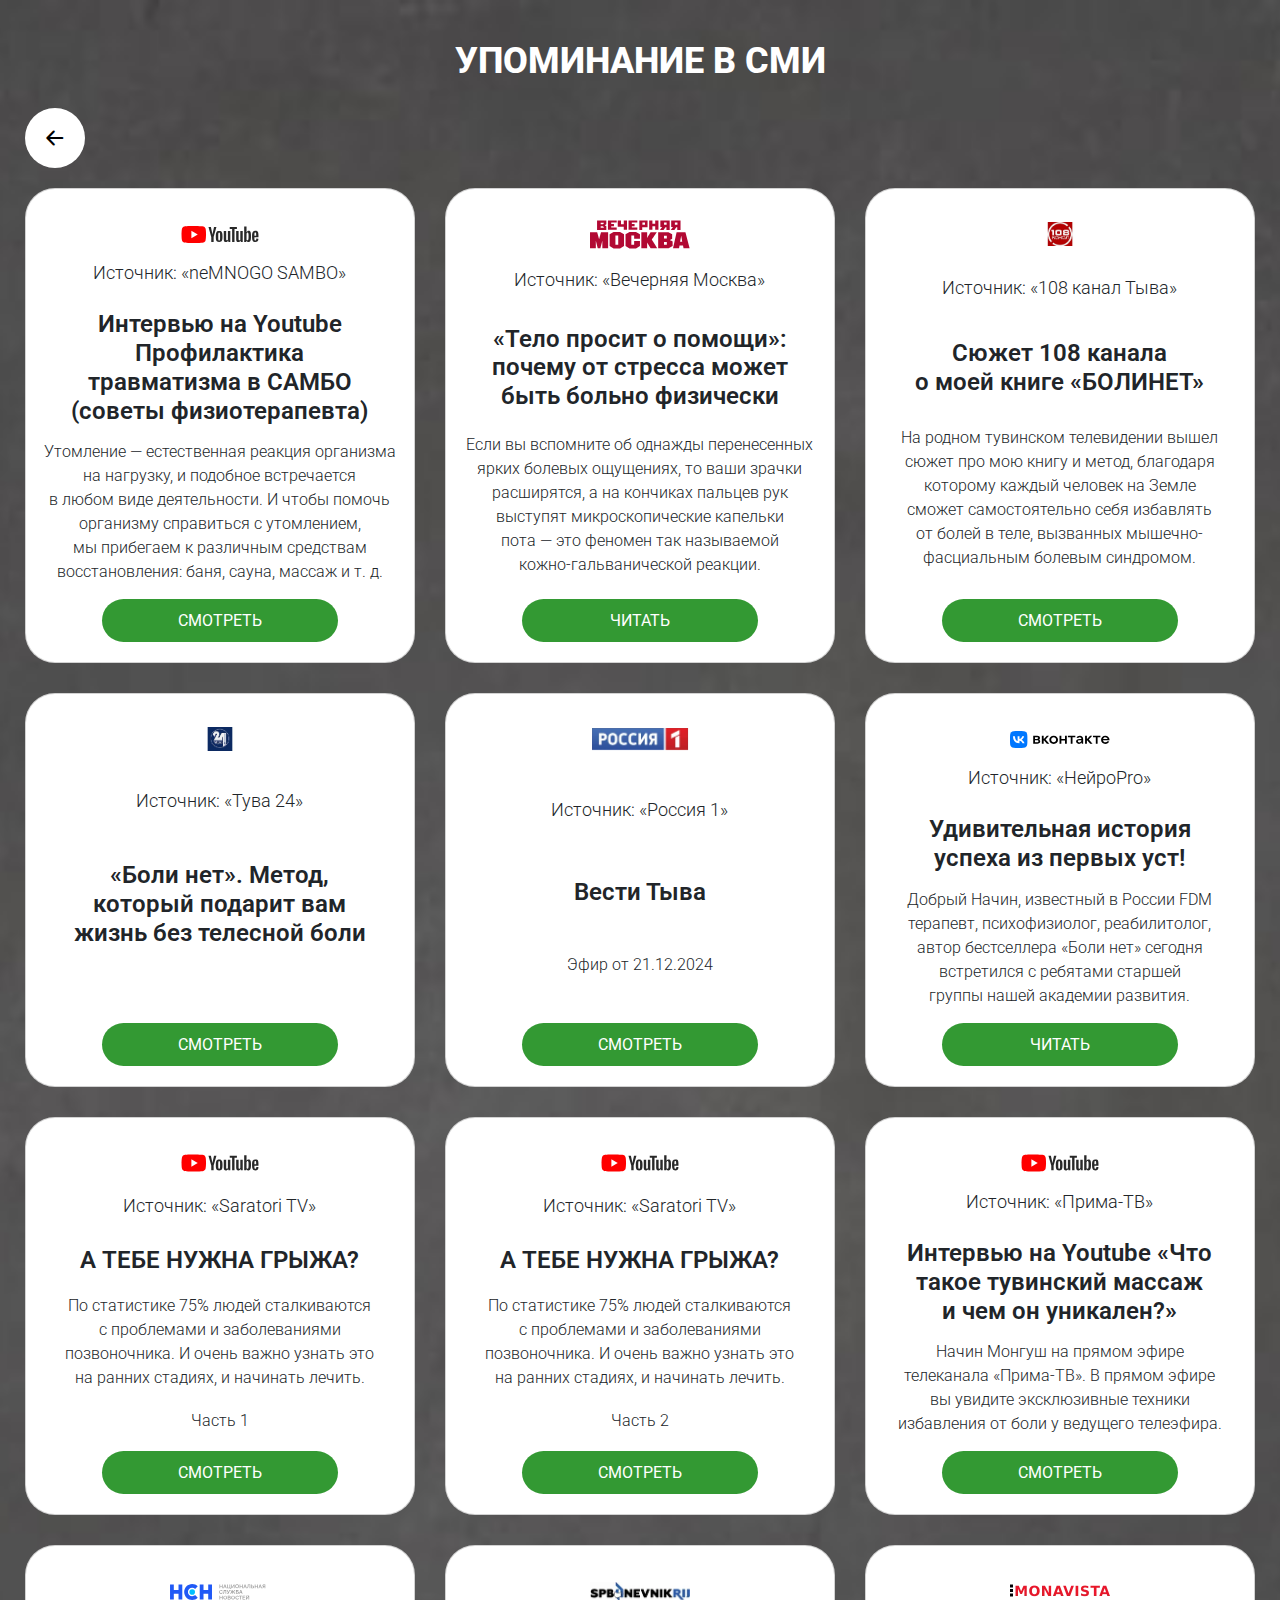
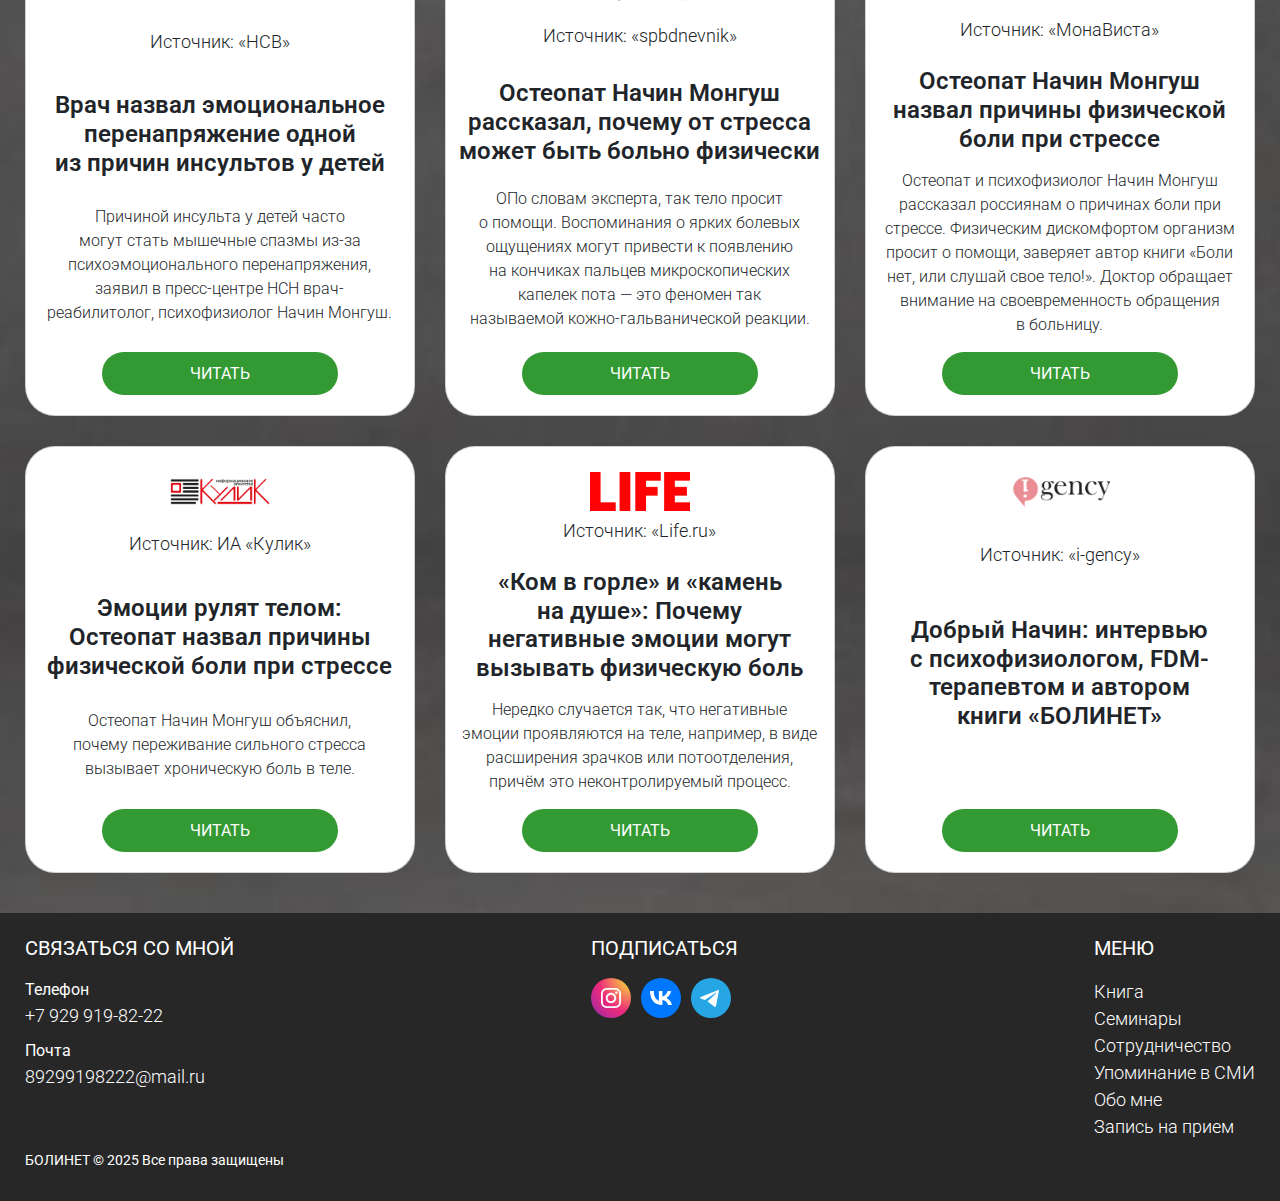
==== commit b5553c77: "add button" ====
--- a/card.html
+++ b/card.html
@@ -1,3 +1,3 @@
-<!DOCTYPE html><html lang="en"><head><meta charset="UTF-8"/><meta http-equiv="X-UA-Compatible" content="IE=edge"/><meta name="viewport" content="width=device-width, initial-scale=1.0"/><title>Упоминание в&#160;СМИ</title><link href="https://cdn.jsdelivr.net/npm/bootstrap@5.3.3/dist/css/bootstrap.min.css" rel="stylesheet" integrity="sha384-QWTKZyjpPEjISv5WaRU9OFeRpok6YctnYmDr5pNlyT2bRjXh0JMhjY6hW+ALEwIH" crossorigin="anonymous"><link rel="stylesheet" href="https://cdn.jsdelivr.net/npm/bootstrap-icons@1.11.1/font/bootstrap-icons.css"><link rel="stylesheet" href="./css/main.css"/><link rel="icon" type="image/x-icon" href="./img/favicons/apple-touch-icon.png"><link rel="apple-touch-icon" sizes="180x180" href="./img/favicons/apple-touch-icon.png"></head><body><main class="docs"><section class="mediafull"><h2 class="media__title">Упоминание в&#160;сми</h2><div class="container"><a href="index.html" class="mediafull__btn"><i class="bi bi-arrow-left-short"></i></a><div class="grid6 grid-tablet2 grid-mob"><div class="card"><div class="card__logo"> <img src="./img/logo_yt.svg" alt="Логотип источника"></div><div class="card__source"> Источник: &#171;neMNOGO SAMBO&#187;</div><div class="card__title"> Интервью на&#160;Youtube Профилактика травматизма в&#160;САМБО (советы физиотерапевта)</div><div class="card__text"> Утомление&#160;&#8212; естественная реакция организма на&#160;нагрузку, и&#160;подобное встречается в&#160;любом виде деятельности. И&#160;чтобы помочь организму справиться с&#160;утомлением, мы&#160;прибегаем к&#160;различным средствам восстановления: баня, сауна, массаж и&#160;т.&#160;д.</div> <a href="https://www.youtube.com/watch?v=GlMMDOZj5_I" class="card__btn" target="_blank">Смотреть</a></div><div class="card"><div class="card__logo"> <img src="./img/logo_VM.svg" alt="Логотип источника"></div><div class="card__source"> Источник: &#171;Вечерняя Москва&#187;</div><div class="card__title"> &#171;Тело просит о&#160;помощи&#187;: почему от&#160;стресса может быть больно физически</div><div class="card__text"> Если вы&#160;вспомните об&#160;однажды перенесенных ярких болевых ощущениях, то&#160;ваши зрачки расширятся, а&#160;на кончиках пальцев рук выступят микроскопические капельки пота&#160;&#8212; это феномен так называемой кожно-гальванической реакции.</div> <a href="https://vm-ru.turbopages.org/vm.ru/s/news/1173232-telo-prosit-o-pomoshi-pochemu-ot-stressa-mozhet-byt-bolno-fizicheski" class="card__btn" target="_blank">Читать</a></div><div class="card"><div class="card__logo"><picture><source srcset="./img/logo_108.webp 1x, ./img/logo_108@2x.webp 2x" type="image/webp"><source srcset="./img/logo_108.jpg 1x, ./img/logo_108@2x.jpg 2x" type="image/jpeg"> <img src="./img/logo_108.jpg" alt="Логотип источника"></picture></div><div class="card__source"> Источник: &#171;108 канал Тыва&#187;</div><div class="card__title"> Сюжет 108 канала о&#160;моей книге &#171;БОЛИНЕТ&#187;</div><div class="card__text"> На&#160;родном тувинском телевидении вышел сюжет про мою книгу и&#160;метод, благодаря которому каждый человек на Земле сможет самостоятельно себя избавлять от&#160;болей в&#160;теле, вызванных мышечно-фасциальным болевым синдромом.</div> <a href="https://www.youtube.com/watch?v=CKOZ1Z0yuLM" class="card__btn" target="_blank">Смотреть</a></div><div class="card"><div class="card__logo"> <img src="./img/logo_yt.svg" alt="Логотип источника"></div><div class="card__source"> Источник: &#171;Прима-ТВ&#187;</div><div class="card__title"> Интервью на&#160;Youtube &#171;Что такое тувинский массаж и&#160;чем он&#160;уникален?&#187;</div><div class="card__text"> Начин Монгуш на&#160;прямом эфире телеканала &#171;Прима-ТВ&#187;. В&#160;прямом эфире вы&#160;увидите эксклюзивные техники избавления от&#160;боли у&#160;ведущего телеэфира.</div> <a href="https://www.youtube.com/watch?v=FHxwLpBhi-g" class="card__btn" target="_blank">Смотреть</a></div><div class="card"><div class="card__logo"><svg width="212" height="36" viewBox="0 0 212 36" fill="none" xmlns="http://www.w3.org/2000/svg" class="_3X9aw"><path d="M111.535 3.025H110.138V6.325H106.332V3.025H104.935V11H106.332V7.48H110.138V11H111.535V3.025ZM115.699 3.025 112.729 11H114.159L114.775 9.229H118.009L118.636 11H120.165L117.173 3.025H115.699ZM115.182 8.063 116.381 4.642 117.591 8.063H115.182ZM128.664 12.639V9.845H127.619V3.025H126.222V9.834H122.746V3.025H121.349V11H127.366V12.639H128.664ZM130.152 3.025V11H131.505L135.399 5.071V11H136.752V3.025H135.399L131.505 8.954V3.025H130.152ZM142.202 11.143C144.545 11.143 146.008 9.46 146.008 7.007 146.008 4.554 144.545 2.882 142.202 2.882 139.859 2.882 138.396 4.554 138.396 7.007 138.396 9.46 139.859 11.143 142.202 11.143ZM142.202 9.999C140.882 9.999 139.837 8.943 139.837 7.007 139.837 5.071 140.882 4.026 142.202 4.026 143.522 4.026 144.567 5.071 144.567 7.007 144.567 8.943 143.522 9.999 142.202 9.999ZM154.261 3.025H152.864V6.325H149.058V3.025H147.661V11H149.058V7.48H152.864V11H154.261V3.025ZM158.425 3.025 155.455 11H156.885L157.501 9.229H160.735L161.362 11H162.891L159.899 3.025H158.425ZM157.908 8.063 159.107 4.642 160.317 8.063H157.908ZM168.871 11H170.268V3.025H165.021L164.966 5.214C164.9 7.788 164.592 9.834 163.591 9.834H163.437V11H163.767C165.461 11 166.198 9.064 166.319 5.907L166.385 4.191H168.871V11ZM172.362 3.025V11H174.914C176.916 11 178.39 10.494 178.39 8.437 178.39 6.347 176.916 5.863 174.914 5.863H173.759V3.025H172.362ZM174.958 9.834H173.759V7.029H174.958C176.058 7.029 176.96 7.216 176.96 8.437 176.96 9.625 176.058 9.834 174.958 9.834ZM186.39 3.025H184.993V6.325H181.187V3.025H179.79V11H181.187V7.48H184.993V11H186.39V3.025ZM190.554 3.025 187.584 11H189.014L189.63 9.229H192.864L193.491 11H195.02L192.028 3.025H190.554ZM190.037 8.063 191.236 4.642 192.446 8.063H190.037ZM202.045 11V3.025H199.449C197.447 3.025 196.138 3.641 196.138 5.522 196.138 6.666 196.688 7.271 197.645 7.733L195.654 11H197.326L199.031 8.107H200.648V11H202.045ZM199.504 4.191H200.648V6.941H199.504C198.371 6.941 197.579 6.633 197.579 5.566 197.579 4.455 198.327 4.191 199.504 4.191ZM111.623 20.349H110.281C110.039 21.438 109.269 21.999 108.191 21.999 106.915 21.999 105.936 20.921 105.936 18.985 105.936 17.06 106.937 16.026 108.202 16.026 109.236 16.026 110.017 16.598 110.259 17.676H111.601C111.282 15.894 110.017 14.882 108.246 14.882 105.936 14.882 104.495 16.477 104.495 18.985 104.495 21.482 105.848 23.143 108.18 23.143 110.017 23.143 111.293 22.131 111.623 20.349ZM117.793 23H119.19V15.025H113.943L113.888 17.214C113.822 19.788 113.514 21.834 112.513 21.834H112.359V23H112.689C114.383 23 115.12 21.064 115.241 17.907L115.307 16.191H117.793V23ZM125.739 15.025 123.869 19.799 121.845 15.025H120.349L123.209 21.207 123.011 21.526C122.78 21.878 122.516 21.988 122.098 21.988H121.306V23.143H122.197C123.363 23.143 124.012 22.538 124.43 21.57L127.257 15.025H125.739ZM132.308 19.458V23H133.694V19.458H134.486L136.873 23H138.468L135.663 18.809 138.303 15.025H136.741L134.508 18.292H133.694V15.025H132.308V18.292H131.472L129.239 15.025H127.666L130.339 18.798 127.534 23H129.14L131.538 19.458H132.308ZM141.19 18.116V16.18H145.238V15.025H139.793V23H142.796C144.666 23 145.832 22.296 145.832 20.492 145.832 18.71 144.666 18.116 142.862 18.116H141.19ZM142.84 21.845H141.19V19.249H142.807C143.819 19.249 144.391 19.59 144.391 20.525 144.391 21.383 143.83 21.845 142.84 21.845ZM149.428 15.025 146.458 23H147.888L148.504 21.229H151.738L152.365 23H153.894L150.902 15.025H149.428ZM148.911 20.063 150.11 16.642 151.32 20.063H148.911ZM111.535 27.025H110.138V30.325H106.332V27.025H104.935V35H106.332V31.48H110.138V35H111.535V27.025ZM116.986 35.143C119.329 35.143 120.792 33.46 120.792 31.007 120.792 28.554 119.329 26.882 116.986 26.882 114.643 26.882 113.18 28.554 113.18 31.007 113.18 33.46 114.643 35.143 116.986 35.143ZM116.986 33.999C115.666 33.999 114.621 32.943 114.621 31.007 114.621 29.071 115.666 28.026 116.986 28.026 118.306 28.026 119.351 29.071 119.351 31.007 119.351 32.943 118.306 33.999 116.986 33.999ZM122.444 27.025V35H125.645C127.273 35 128.626 34.351 128.626 32.635 128.626 31.579 128.087 31.062 127.427 30.765 127.9 30.479 128.318 29.808 128.318 29.06 128.318 27.421 126.899 27.025 125.447 27.025H122.444ZM123.841 30.358V28.147H125.579C126.371 28.147 126.899 28.51 126.899 29.214 126.899 29.995 126.393 30.358 125.579 30.358H123.841ZM123.841 33.878V31.425H125.623C126.69 31.425 127.185 31.821 127.185 32.635 127.185 33.427 126.69 33.878 125.7 33.878H123.841ZM133.636 35.143C135.979 35.143 137.442 33.46 137.442 31.007 137.442 28.554 135.979 26.882 133.636 26.882 131.293 26.882 129.83 28.554 129.83 31.007 129.83 33.46 131.293 35.143 133.636 35.143ZM133.636 33.999C132.316 33.999 131.271 32.943 131.271 31.007 131.271 29.071 132.316 28.026 133.636 28.026 134.956 28.026 136.001 29.071 136.001 31.007 136.001 32.943 134.956 33.999 133.636 33.999ZM145.879 32.349H144.537C144.295 33.438 143.525 33.999 142.447 33.999 141.171 33.999 140.192 32.921 140.192 30.985 140.192 29.06 141.193 28.026 142.458 28.026 143.492 28.026 144.273 28.598 144.515 29.676H145.857C145.538 27.894 144.273 26.882 142.502 26.882 140.192 26.882 138.751 28.477 138.751 30.985 138.751 33.482 140.104 35.143 142.436 35.143 144.273 35.143 145.549 34.131 145.879 32.349ZM148.732 28.191V35H150.129V28.191H152.637V27.025H146.224V28.191H148.732ZM153.897 27.025V35H159.54V33.823H155.294V31.48H159.309V30.325H155.294V28.191H159.54V27.025H153.897ZM166.672 25.254H165.693C165.649 25.639 165.275 25.87 164.648 25.87 164.01 25.87 163.647 25.639 163.592 25.254H162.613C162.701 26.101 163.416 26.596 164.637 26.596 165.869 26.596 166.595 26.101 166.672 25.254ZM161.26 27.025V35H162.613L166.507 29.071V35H167.86V27.025H166.507L162.613 32.954V27.025H161.26Z" fill="#999999"></path><path d="M8 3H0V35H8V23H18V35H26V3H18V15H8V3Z" fill="#2059F6"></path><path d="M63 3H71V15H81V3H89V35H81V23H71V35H63V3Z" fill="#2059F6"></path><path fill-rule="evenodd" clip-rule="evenodd" d="M47 10C42.0294 10 38 14.0294 38 19 38 23.9706 42.0294 28 47 28 49.4199 28 51.6095 27.0503 53.2304 25.4948L58.7696 31.2669C55.7189 34.1945 51.5661 36 47 36 37.6112 36 30 28.3888 30 19 30 9.61116 37.6112 2 47 2 51.5661 2 55.7189 3.80547 58.7696 6.73309L53.2304 12.5052C51.6095 10.9497 49.4199 10 47 10Z" fill="#2059F6"></path><circle cx="47" cy="19" r="6" fill="#00BFFF"></circle></svg></div><div class="card__source"> Источник: &#171;НСВ&#187;</div><div class="card__title"> Врач назвал эмоциональное перенапряжение одной из&#160;причин инсультов у&#160;детей</div><div class="card__text"> Причиной инсульта у&#160;детей часто могут стать мышечные спазмы из-за психоэмоционального перенапряжения, заявил в&#160;пресс-центре НСН врач-реабилитолог, психофизиолог Начин Монгуш.</div> <a href="https://nsn.fm/zdorovie/vrach-nazval-emotsionalnoe-perenapryazhenie-odnoi-iz-prichin-insultov-u-detei" class="card__btn" target="_blank">Читать</a></div><div class="card"><div class="card__logo"><picture><source srcset="./img/logo_spb.webp 1x, ./img/logo_spb@2x.webp 2x" type="image/webp"><source srcset="./img/logo_spb.jpg 1x, ./img/logo_spb@2x.jpg 2x" type="image/jpeg"> <img src="./img/logo_spb.jpg" alt="Логотип источника"></picture></div><div class="card__source"> Источник: &#171;spbdnevnik&#187;</div><div class="card__title"> Остеопат Начин Монгуш рассказал, почему от&#160;стресса может быть больно физически</div><div class="card__text"> ОПо словам эксперта, так тело просит о&#160;помощи. Воспоминания о&#160;ярких болевых ощущениях могут привести к&#160;появлению на&#160;кончиках пальцев микроскопических капелек пота&#160;&#8212; это феномен так называемой кожно-гальванической реакции.</div> <a href="https://spbdnevnik-ru.turbopages.org/spbdnevnik.ru/s/news/2024-10-18/osteopat-mongush-rasskazal-pochemu-ot-stressa-mozhet-byt-bolno-fizicheski" class="card__btn" target="_blank">Читать</a></div><div class="card"><div class="card__logo"><picture><source srcset="./img/logo_monavista.webp 1x, ./img/logo_monavista@2x.webp 2x" type="image/webp"><source srcset="./img/logo_monavista.png 1x, ./img/logo_monavista@2x.png 2x" type="image/png"> <img src="./img/logo_monavista.png" alt="Логотип источника"></picture></div><div class="card__source"> Источник: &#171;МонаВиста&#187;</div><div class="card__title"> Остеопат Начин Монгуш назвал причины физической боли при стрессе</div><div class="card__text"> Остеопат и&#160;психофизиолог Начин Монгуш рассказал россиянам о&#160;причинах боли при стрессе. Физическим дискомфортом организм просит о&#160;помощи, заверяет автор книги &#171;Боли нет, или слушай свое тело!&#187;. Доктор обращает внимание на&#160;своевременность обращения в&#160;больницу.</div> <a href="https://news.myseldon.com/ru/news/index/319241116" class="card__btn" target="_blank">Читать</a></div><div class="card"><div class="card__logo"><picture><source srcset="./img/logo_kulik.webp 1x, ./img/logo_kulik@2x.webp 2x" type="image/webp"><source srcset="./img/logo_kulik.png 1x, ./img/logo_kulik@2x.png 2x" type="image/png"> <img src="./img/logo_kulik.png" alt="Логотип источника"></picture></div><div class="card__source"> Источник: ИА&#160;&#171;Кулик&#187;</div><div class="card__title"> Эмоции рулят телом: Остеопат назвал причины физической боли при стрессе</div><div class="card__text"> Остеопат Начин Монгуш объяснил, почему переживание сильного стресса вызывает хроническую боль в&#160;теле.</div> <a href="https://akpars.ru/articles/131051/vrach-mongush-rasskazal-kak-ot-stressa-voznikaet-fizicheskaya-bol/?ysclid=m3j3sc6v5n920418529" class="card__btn" target="_blank">Читать</a></div><div class="card"><div class="card__logo"><picture><source srcset="./img/logo_life.webp 1x, ./img/logo_life@2x.webp 2x" type="image/webp"><source srcset="./img/logo_life.jpg 1x, ./img/logo_life@2x.jpg 2x" type="image/jpeg"> <img src="./img/logo_life.jpg" alt="Логотип источника"></picture></div><div class="card__source"> Источник: &#171;Life.ru&#187;</div><div class="card__title"> &#171;Ком в&#160;горле&#187; и&#160;&#171;камень на&#160;душе&#187;: Почему негативные эмоции могут вызывать физическую боль</div><div class="card__text"> Нередко случается так, что негативные эмоции проявляются на&#160;теле, например, в&#160;виде расширения зрачков или потоотделения, причём это неконтролируемый процесс.</div> <a href="https://life-ru.turbopages.org/life.ru/s/p/1695766" class="card__btn" target="_blank">Читать</a></div></div></div></section></main><footer class="footer" id="footer"><div class="container"><div class="footer__menu "><div class="footer__item"><div class="footer__title"> связаться со&#160;мной</div><div class="footer__elem"><div class="footer__name"> Телефон</div><div class="footer__text"> <a href="tel:+79299198222">+7&#160;929&#160;919-82-22</a></div></div><div class="footer__elem"><div class="footer__name"> Почта</div><div class="footer__text"> <a href="mailto:89299198222@mail.ru">89299198222@mail.ru</a></div></div></div><div class="footer__item"><div class="footer__title"> Подписаться</div><div class="about__social"> <a href="https://www.instagram.com/dobryi_nachin?igsh=YndjcWNjajVtOGR3
+<!DOCTYPE html><html lang="en"><head><meta charset="UTF-8"/><meta http-equiv="X-UA-Compatible" content="IE=edge"/><meta name="viewport" content="width=device-width, initial-scale=1.0"/><title>Упоминание в&#160;СМИ</title><link href="https://cdn.jsdelivr.net/npm/bootstrap@5.3.3/dist/css/bootstrap.min.css" rel="stylesheet" integrity="sha384-QWTKZyjpPEjISv5WaRU9OFeRpok6YctnYmDr5pNlyT2bRjXh0JMhjY6hW+ALEwIH" crossorigin="anonymous"><link rel="stylesheet" href="https://cdn.jsdelivr.net/npm/bootstrap-icons@1.11.1/font/bootstrap-icons.css"><link rel="stylesheet" href="./css/main.css"/><link rel="icon" type="image/x-icon" href="./img/favicons/apple-touch-icon.png"><link rel="apple-touch-icon" sizes="180x180" href="./img/favicons/apple-touch-icon.png"></head><body><main class="docs"><section class="mediafull"><h2 class="media__title">Упоминание в&#160;сми</h2><div class="container"><a href="index.html" class="mediafull__btn"><i class="bi bi-arrow-left-short"></i></a><div class="grid6 grid-tablet2 grid-mob"><div class="card"><div class="card__logo"> <img src="./img/logo_yt.svg" alt="Логотип источника"></div><div class="card__source"> Источник: &#171;neMNOGO SAMBO&#187;</div><div class="card__title"> Интервью на&#160;Youtube Профилактика травматизма в&#160;САМБО (советы физиотерапевта)</div><div class="card__text"> Утомление&#160;&#8212; естественная реакция организма на&#160;нагрузку, и&#160;подобное встречается в&#160;любом виде деятельности. И&#160;чтобы помочь организму справиться с&#160;утомлением, мы&#160;прибегаем к&#160;различным средствам восстановления: баня, сауна, массаж и&#160;т.&#160;д.</div> <a href="https://www.youtube.com/watch?v=GlMMDOZj5_I" class="card__btn" target="_blank">Смотреть</a></div><div class="card"><div class="card__logo"> <img src="./img/logo_VM.svg" alt="Логотип источника"></div><div class="card__source"> Источник: &#171;Вечерняя Москва&#187;</div><div class="card__title"> &#171;Тело просит о&#160;помощи&#187;: почему от&#160;стресса может быть больно физически</div><div class="card__text"> Если вы&#160;вспомните об&#160;однажды перенесенных ярких болевых ощущениях, то&#160;ваши зрачки расширятся, а&#160;на кончиках пальцев рук выступят микроскопические капельки пота&#160;&#8212; это феномен так называемой кожно-гальванической реакции.</div> <a href="https://vm-ru.turbopages.org/vm.ru/s/news/1173232-telo-prosit-o-pomoshi-pochemu-ot-stressa-mozhet-byt-bolno-fizicheski" class="card__btn" target="_blank">Читать</a></div><div class="card"><div class="card__logo"><picture><source srcset="./img/logo_108.webp 1x, ./img/logo_108@2x.webp 2x" type="image/webp"><source srcset="./img/logo_108.jpg 1x, ./img/logo_108@2x.jpg 2x" type="image/jpeg"> <img src="./img/logo_108.jpg" alt="Логотип источника"></picture></div><div class="card__source"> Источник: &#171;108 канал Тыва&#187;</div><div class="card__title"> Сюжет 108 канала о&#160;моей книге &#171;БОЛИНЕТ&#187;</div><div class="card__text"> На&#160;родном тувинском телевидении вышел сюжет про мою книгу и&#160;метод, благодаря которому каждый человек на Земле сможет самостоятельно себя избавлять от&#160;болей в&#160;теле, вызванных мышечно-фасциальным болевым синдромом.</div> <a href="https://www.youtube.com/watch?v=CKOZ1Z0yuLM" class="card__btn" target="_blank">Смотреть</a></div><div class="card"><div class="card__logo"><picture><source srcset="./img/logo_tyva24.webp 1x, ./img/logo_tyva24@2x.webp 2x" type="image/webp"><source srcset="./img/logo_tyva24.jpg 1x, ./img/logo_tyva24@2x.jpg 2x" type="image/jpeg"> <img src="./img/logo_tyva24.jpg" alt="Логотип источника"></picture></div><div class="card__source"> Источник: &#171;Тува&#160;24&#187;</div><div class="card__title"> &#171;Боли нет&#187;. Метод, который подарит вам жизнь без телесной боли</div><div class="card__text"></div> <a href="https://vkvideo.ru/video-54122259_456256127" class="card__btn" target="_blank">Смотреть</a></div><div class="card"><div class="card__logo"><picture><source srcset="./img/Rossiya-1_Logo.webp 1x, ./img/Rossiya-1_Logo@2x.webp 2x" type="image/webp"><source srcset="./img/Rossiya-1_Logo.png 1x, ./img/Rossiya-1_Logo@2x.png 2x" type="image/png"> <img src="./img/Rossiya-1_Logo.png" alt="Логотип источника"></picture></div><div class="card__source"> Источник: &#171;Россия&#160;1&#187;</div><div class="card__title"> Вести Тыва</div><div class="card__text"> Эфир от&#160;21.12.2024</div> <a href="https://vk.com/video193049642_456250370" class="card__btn" target="_blank">Смотреть</a></div><div class="card"><div class="card__logo"> <img src="./img/VK_Full_Logo.svg" alt="Логотип источника"></div><div class="card__source"> Источник: &#171;НейроPro&#187;</div><div class="card__title"> Удивительная история успеха из&#160;первых уст!</div><div class="card__text"> Добрый Начин, известный в&#160;России FDM терапевт, психофизиолог, реабилитолог, автор бестселлера &#171;Боли нет&#187; сегодня встретился с&#160;ребятами старшей группы нашей академии развития.</div> <a href="https://vk.com/video193049642_456250370" class="card__btn" target="_blank">Читать</a></div><div class="card"><div class="card__logo"> <img src="./img/logo_yt.svg" alt="Логотип источника"></div><div class="card__source"> Источник: &#171;Saratori TV&#187;</div><div class="card__title"> А&#160;ТЕБЕ НУЖНА ГРЫЖА?</div><div class="card__text"> По&#160;статистике 75% людей сталкиваются с&#160;проблемами и&#160;заболеваниями позвоночника. И&#160;очень важно узнать это на&#160;ранних стадиях, и&#160;начинать лечить.</div><div class="card__text"> Часть&#160;1</div> <a href="https://www.youtube.com/watch?v=APd2cl0c06o" class="card__btn" target="_blank">Смотреть</a></div><div class="card"><div class="card__logo"> <img src="./img/logo_yt.svg" alt="Логотип источника"></div><div class="card__source"> Источник: &#171;Saratori TV&#187;</div><div class="card__title"> А&#160;ТЕБЕ НУЖНА ГРЫЖА?</div><div class="card__text"> По&#160;статистике 75% людей сталкиваются с&#160;проблемами и&#160;заболеваниями позвоночника. И&#160;очень важно узнать это на&#160;ранних стадиях, и&#160;начинать лечить.</div><div class="card__text"> Часть&#160;2</div> <a href="https://www.youtube.com/watch?si=43RVg1JEeRYRP4bR&v=jaFWcutBkXU&feature=youtu.be" class="card__btn" target="_blank">Смотреть</a></div><div class="card"><div class="card__logo"> <img src="./img/logo_yt.svg" alt="Логотип источника"></div><div class="card__source"> Источник: &#171;Прима-ТВ&#187;</div><div class="card__title"> Интервью на&#160;Youtube &#171;Что такое тувинский массаж и&#160;чем он&#160;уникален?&#187;</div><div class="card__text"> Начин Монгуш на&#160;прямом эфире телеканала &#171;Прима-ТВ&#187;. В&#160;прямом эфире вы&#160;увидите эксклюзивные техники избавления от&#160;боли у&#160;ведущего телеэфира.</div> <a href="https://www.youtube.com/watch?v=FHxwLpBhi-g" class="card__btn" target="_blank">Смотреть</a></div><div class="card"><div class="card__logo"><svg width="212" height="36" viewBox="0 0 212 36" fill="none" xmlns="http://www.w3.org/2000/svg" class="_3X9aw"><path d="M111.535 3.025H110.138V6.325H106.332V3.025H104.935V11H106.332V7.48H110.138V11H111.535V3.025ZM115.699 3.025 112.729 11H114.159L114.775 9.229H118.009L118.636 11H120.165L117.173 3.025H115.699ZM115.182 8.063 116.381 4.642 117.591 8.063H115.182ZM128.664 12.639V9.845H127.619V3.025H126.222V9.834H122.746V3.025H121.349V11H127.366V12.639H128.664ZM130.152 3.025V11H131.505L135.399 5.071V11H136.752V3.025H135.399L131.505 8.954V3.025H130.152ZM142.202 11.143C144.545 11.143 146.008 9.46 146.008 7.007 146.008 4.554 144.545 2.882 142.202 2.882 139.859 2.882 138.396 4.554 138.396 7.007 138.396 9.46 139.859 11.143 142.202 11.143ZM142.202 9.999C140.882 9.999 139.837 8.943 139.837 7.007 139.837 5.071 140.882 4.026 142.202 4.026 143.522 4.026 144.567 5.071 144.567 7.007 144.567 8.943 143.522 9.999 142.202 9.999ZM154.261 3.025H152.864V6.325H149.058V3.025H147.661V11H149.058V7.48H152.864V11H154.261V3.025ZM158.425 3.025 155.455 11H156.885L157.501 9.229H160.735L161.362 11H162.891L159.899 3.025H158.425ZM157.908 8.063 159.107 4.642 160.317 8.063H157.908ZM168.871 11H170.268V3.025H165.021L164.966 5.214C164.9 7.788 164.592 9.834 163.591 9.834H163.437V11H163.767C165.461 11 166.198 9.064 166.319 5.907L166.385 4.191H168.871V11ZM172.362 3.025V11H174.914C176.916 11 178.39 10.494 178.39 8.437 178.39 6.347 176.916 5.863 174.914 5.863H173.759V3.025H172.362ZM174.958 9.834H173.759V7.029H174.958C176.058 7.029 176.96 7.216 176.96 8.437 176.96 9.625 176.058 9.834 174.958 9.834ZM186.39 3.025H184.993V6.325H181.187V3.025H179.79V11H181.187V7.48H184.993V11H186.39V3.025ZM190.554 3.025 187.584 11H189.014L189.63 9.229H192.864L193.491 11H195.02L192.028 3.025H190.554ZM190.037 8.063 191.236 4.642 192.446 8.063H190.037ZM202.045 11V3.025H199.449C197.447 3.025 196.138 3.641 196.138 5.522 196.138 6.666 196.688 7.271 197.645 7.733L195.654 11H197.326L199.031 8.107H200.648V11H202.045ZM199.504 4.191H200.648V6.941H199.504C198.371 6.941 197.579 6.633 197.579 5.566 197.579 4.455 198.327 4.191 199.504 4.191ZM111.623 20.349H110.281C110.039 21.438 109.269 21.999 108.191 21.999 106.915 21.999 105.936 20.921 105.936 18.985 105.936 17.06 106.937 16.026 108.202 16.026 109.236 16.026 110.017 16.598 110.259 17.676H111.601C111.282 15.894 110.017 14.882 108.246 14.882 105.936 14.882 104.495 16.477 104.495 18.985 104.495 21.482 105.848 23.143 108.18 23.143 110.017 23.143 111.293 22.131 111.623 20.349ZM117.793 23H119.19V15.025H113.943L113.888 17.214C113.822 19.788 113.514 21.834 112.513 21.834H112.359V23H112.689C114.383 23 115.12 21.064 115.241 17.907L115.307 16.191H117.793V23ZM125.739 15.025 123.869 19.799 121.845 15.025H120.349L123.209 21.207 123.011 21.526C122.78 21.878 122.516 21.988 122.098 21.988H121.306V23.143H122.197C123.363 23.143 124.012 22.538 124.43 21.57L127.257 15.025H125.739ZM132.308 19.458V23H133.694V19.458H134.486L136.873 23H138.468L135.663 18.809 138.303 15.025H136.741L134.508 18.292H133.694V15.025H132.308V18.292H131.472L129.239 15.025H127.666L130.339 18.798 127.534 23H129.14L131.538 19.458H132.308ZM141.19 18.116V16.18H145.238V15.025H139.793V23H142.796C144.666 23 145.832 22.296 145.832 20.492 145.832 18.71 144.666 18.116 142.862 18.116H141.19ZM142.84 21.845H141.19V19.249H142.807C143.819 19.249 144.391 19.59 144.391 20.525 144.391 21.383 143.83 21.845 142.84 21.845ZM149.428 15.025 146.458 23H147.888L148.504 21.229H151.738L152.365 23H153.894L150.902 15.025H149.428ZM148.911 20.063 150.11 16.642 151.32 20.063H148.911ZM111.535 27.025H110.138V30.325H106.332V27.025H104.935V35H106.332V31.48H110.138V35H111.535V27.025ZM116.986 35.143C119.329 35.143 120.792 33.46 120.792 31.007 120.792 28.554 119.329 26.882 116.986 26.882 114.643 26.882 113.18 28.554 113.18 31.007 113.18 33.46 114.643 35.143 116.986 35.143ZM116.986 33.999C115.666 33.999 114.621 32.943 114.621 31.007 114.621 29.071 115.666 28.026 116.986 28.026 118.306 28.026 119.351 29.071 119.351 31.007 119.351 32.943 118.306 33.999 116.986 33.999ZM122.444 27.025V35H125.645C127.273 35 128.626 34.351 128.626 32.635 128.626 31.579 128.087 31.062 127.427 30.765 127.9 30.479 128.318 29.808 128.318 29.06 128.318 27.421 126.899 27.025 125.447 27.025H122.444ZM123.841 30.358V28.147H125.579C126.371 28.147 126.899 28.51 126.899 29.214 126.899 29.995 126.393 30.358 125.579 30.358H123.841ZM123.841 33.878V31.425H125.623C126.69 31.425 127.185 31.821 127.185 32.635 127.185 33.427 126.69 33.878 125.7 33.878H123.841ZM133.636 35.143C135.979 35.143 137.442 33.46 137.442 31.007 137.442 28.554 135.979 26.882 133.636 26.882 131.293 26.882 129.83 28.554 129.83 31.007 129.83 33.46 131.293 35.143 133.636 35.143ZM133.636 33.999C132.316 33.999 131.271 32.943 131.271 31.007 131.271 29.071 132.316 28.026 133.636 28.026 134.956 28.026 136.001 29.071 136.001 31.007 136.001 32.943 134.956 33.999 133.636 33.999ZM145.879 32.349H144.537C144.295 33.438 143.525 33.999 142.447 33.999 141.171 33.999 140.192 32.921 140.192 30.985 140.192 29.06 141.193 28.026 142.458 28.026 143.492 28.026 144.273 28.598 144.515 29.676H145.857C145.538 27.894 144.273 26.882 142.502 26.882 140.192 26.882 138.751 28.477 138.751 30.985 138.751 33.482 140.104 35.143 142.436 35.143 144.273 35.143 145.549 34.131 145.879 32.349ZM148.732 28.191V35H150.129V28.191H152.637V27.025H146.224V28.191H148.732ZM153.897 27.025V35H159.54V33.823H155.294V31.48H159.309V30.325H155.294V28.191H159.54V27.025H153.897ZM166.672 25.254H165.693C165.649 25.639 165.275 25.87 164.648 25.87 164.01 25.87 163.647 25.639 163.592 25.254H162.613C162.701 26.101 163.416 26.596 164.637 26.596 165.869 26.596 166.595 26.101 166.672 25.254ZM161.26 27.025V35H162.613L166.507 29.071V35H167.86V27.025H166.507L162.613 32.954V27.025H161.26Z" fill="#999999"></path><path d="M8 3H0V35H8V23H18V35H26V3H18V15H8V3Z" fill="#2059F6"></path><path d="M63 3H71V15H81V3H89V35H81V23H71V35H63V3Z" fill="#2059F6"></path><path fill-rule="evenodd" clip-rule="evenodd" d="M47 10C42.0294 10 38 14.0294 38 19 38 23.9706 42.0294 28 47 28 49.4199 28 51.6095 27.0503 53.2304 25.4948L58.7696 31.2669C55.7189 34.1945 51.5661 36 47 36 37.6112 36 30 28.3888 30 19 30 9.61116 37.6112 2 47 2 51.5661 2 55.7189 3.80547 58.7696 6.73309L53.2304 12.5052C51.6095 10.9497 49.4199 10 47 10Z" fill="#2059F6"></path><circle cx="47" cy="19" r="6" fill="#00BFFF"></circle></svg></div><div class="card__source"> Источник: &#171;НСВ&#187;</div><div class="card__title"> Врач назвал эмоциональное перенапряжение одной из&#160;причин инсультов у&#160;детей</div><div class="card__text"> Причиной инсульта у&#160;детей часто могут стать мышечные спазмы из-за психоэмоционального перенапряжения, заявил в&#160;пресс-центре НСН врач-реабилитолог, психофизиолог Начин Монгуш.</div> <a href="https://nsn.fm/zdorovie/vrach-nazval-emotsionalnoe-perenapryazhenie-odnoi-iz-prichin-insultov-u-detei" class="card__btn" target="_blank">Читать</a></div><div class="card"><div class="card__logo"><picture><source srcset="./img/logo_spb.webp 1x, ./img/logo_spb@2x.webp 2x" type="image/webp"><source srcset="./img/logo_spb.jpg 1x, ./img/logo_spb@2x.jpg 2x" type="image/jpeg"> <img src="./img/logo_spb.jpg" alt="Логотип источника"></picture></div><div class="card__source"> Источник: &#171;spbdnevnik&#187;</div><div class="card__title"> Остеопат Начин Монгуш рассказал, почему от&#160;стресса может быть больно физически</div><div class="card__text"> ОПо словам эксперта, так тело просит о&#160;помощи. Воспоминания о&#160;ярких болевых ощущениях могут привести к&#160;появлению на&#160;кончиках пальцев микроскопических капелек пота&#160;&#8212; это феномен так называемой кожно-гальванической реакции.</div> <a href="https://spbdnevnik-ru.turbopages.org/spbdnevnik.ru/s/news/2024-10-18/osteopat-mongush-rasskazal-pochemu-ot-stressa-mozhet-byt-bolno-fizicheski" class="card__btn" target="_blank">Читать</a></div><div class="card"><div class="card__logo"><picture><source srcset="./img/logo_monavista.webp 1x, ./img/logo_monavista@2x.webp 2x" type="image/webp"><source srcset="./img/logo_monavista.png 1x, ./img/logo_monavista@2x.png 2x" type="image/png"> <img src="./img/logo_monavista.png" alt="Логотип источника"></picture></div><div class="card__source"> Источник: &#171;МонаВиста&#187;</div><div class="card__title"> Остеопат Начин Монгуш назвал причины физической боли при стрессе</div><div class="card__text"> Остеопат и&#160;психофизиолог Начин Монгуш рассказал россиянам о&#160;причинах боли при стрессе. Физическим дискомфортом организм просит о&#160;помощи, заверяет автор книги &#171;Боли нет, или слушай свое тело!&#187;. Доктор обращает внимание на&#160;своевременность обращения в&#160;больницу.</div> <a href="https://news.myseldon.com/ru/news/index/319241116" class="card__btn" target="_blank">Читать</a></div><div class="card"><div class="card__logo"><picture><source srcset="./img/logo_kulik.webp 1x, ./img/logo_kulik@2x.webp 2x" type="image/webp"><source srcset="./img/logo_kulik.png 1x, ./img/logo_kulik@2x.png 2x" type="image/png"> <img src="./img/logo_kulik.png" alt="Логотип источника"></picture></div><div class="card__source"> Источник: ИА&#160;&#171;Кулик&#187;</div><div class="card__title"> Эмоции рулят телом: Остеопат назвал причины физической боли при стрессе</div><div class="card__text"> Остеопат Начин Монгуш объяснил, почему переживание сильного стресса вызывает хроническую боль в&#160;теле.</div> <a href="https://akpars.ru/articles/131051/vrach-mongush-rasskazal-kak-ot-stressa-voznikaet-fizicheskaya-bol/?ysclid=m3j3sc6v5n920418529" class="card__btn" target="_blank">Читать</a></div><div class="card"><div class="card__logo"><picture><source srcset="./img/logo_life.webp 1x, ./img/logo_life@2x.webp 2x" type="image/webp"><source srcset="./img/logo_life.jpg 1x, ./img/logo_life@2x.jpg 2x" type="image/jpeg"> <img src="./img/logo_life.jpg" alt="Логотип источника"></picture></div><div class="card__source"> Источник: &#171;Life.ru&#187;</div><div class="card__title"> &#171;Ком в&#160;горле&#187; и&#160;&#171;камень на&#160;душе&#187;: Почему негативные эмоции могут вызывать физическую боль</div><div class="card__text"> Нередко случается так, что негативные эмоции проявляются на&#160;теле, например, в&#160;виде расширения зрачков или потоотделения, причём это неконтролируемый процесс.</div> <a href="https://life-ru.turbopages.org/life.ru/s/p/1695766" class="card__btn" target="_blank">Читать</a></div><div class="card"><div class="card__logo"><picture><source srcset="./img/igency.webp 1x, ./img/igency@2x.webp 2x" type="image/webp"><source srcset="./img/igency.jpg 1x, ./img/igency@2x.jpg 2x" type="image/jpeg"> <img src="./img/igency.jpg" alt="Логотип источника"></picture></div><div class="card__source"> Источник: &#171;i-gency&#187;</div><div class="card__title"> Добрый Начин: интервью с&#160;психофизиологом, FDM-терапевтом и&#160;автором книги &#171;БОЛИНЕТ&#187;</div><div class="card__text"></div> <a href="https://i-gency.ru/lifestyle/dobryj-nachin-intervyu-s-psihofiziologom-fdm-terapevtom-i-avtorom-knigi-bolinet/" class="card__btn" target="_blank">Читать</a></div></div></div></section></main><footer class="footer" id="footer"><div class="container"><div class="footer__menu "><div class="footer__item"><div class="footer__title"> связаться со&#160;мной</div><div class="footer__elem"><div class="footer__name"> Телефон</div><div class="footer__text"> <a href="tel:+79299198222">+7&#160;929&#160;919-82-22</a></div></div><div class="footer__elem"><div class="footer__name"> Почта</div><div class="footer__text"> <a href="mailto:89299198222@mail.ru">89299198222@mail.ru</a></div></div></div><div class="footer__item"><div class="footer__title"> Подписаться</div><div class="about__social"> <a href="https://www.instagram.com/dobryi_nachin?igsh=YndjcWNjajVtOGR3
 				" target="_blank"><img src="./img/instagram.svg" alt="Инстаграм"></a> <a href="https://vk.com/club226574762" target="_blank"><img src="./img/vk.svg" alt="Вконтакте"></a> <a href="https://t.me/Dobryi_Nachin_Method
 				" target="_blank"><img src="./img/telegram.svg" alt="Телеграм"></a></div></div><div class="footer__item"><div class="footer__title"> Меню</div><ul><li><a href="#book">Книга</a></li><li><a href="#seminar">Семинары</a></li><li><a href="#collab">Сотрудничество</a></li><li><a href="#media">Упоминание в&#160;СМИ</a></li><li><a href="#about">Обо мне</a></li><li><a href="#registration">Запись на&#160;прием</a></li></ul></div></div><div class="footer__copyright"> БОЛИНЕТ &#169; 2025 Все права защищены</div></div></footer><script src="./js/index.bundle.js"></script><script src="https://cdn.jsdelivr.net/npm/bootstrap@5.3.3/dist/js/bootstrap.bundle.min.js" integrity="sha384-YvpcrYf0tY3lHB60NNkmXc5s9fDVZLESaAA55NDzOxhy9GkcIdslK1eN7N6jIeHz" crossorigin="anonymous"></script></body></html>--- a/css/main.css
+++ b/css/main.css
@@ -1,2 +1,2 @@
-@charset "UTF-8";@-webkit-keyframes moveUpDown{0%,to{-webkit-transform:translateY(0);transform:translateY(0)}50%{-webkit-transform:translateY(6px);transform:translateY(6px)}}@keyframes moveUpDown{0%,to{-webkit-transform:translateY(0);transform:translateY(0)}50%{-webkit-transform:translateY(6px);transform:translateY(6px)}}*{padding:0;margin:0;border:0}*,::after,::before{-webkit-box-sizing:border-box;box-sizing:border-box}a,a:hover,a:link,a:visited{text-decoration:none}aside,footer,header,legend,main,nav,section{display:block}h1,h2,h3,h4,h5,h6,p{font-size:inherit;font-weight:inherit}ul,ul li{list-style:none;padding:0}img{vertical-align:top}img,svg{max-width:100%;height:auto}address{font-style:normal}input,select,textarea{background-color:transparent}button,input,select,textarea{font-family:inherit;font-size:inherit;color:inherit}input::-ms-clear{display:none}button,input[type=submit]{display:inline-block;-webkit-box-shadow:none;box-shadow:none;background-color:transparent;background:0 0;cursor:pointer}button:active,button:focus,input:active,input:focus{outline:0}button::-moz-focus-inner{padding:0;border:0}label{cursor:pointer}:root{--container-width:1260px;--container-padding:15px;--font-main:"Roboto", sans-serif;--font-accent:"Roboto", sans-serif;--font-titles:var(--font-accent);--page-bg:#fff;--text-color:#000;--accent:#ac182c;--link-color:#2578c8;--laptop-size:1199px;--tablet-size:959px;--mobile-size:599px}.dark{--page-bg:#252526;--text-color:#fff}@font-face{font-family:Roboto;font-display:swap;src:url(../fonts/Roboto-Black.woff2) format("woff2"),url(../fonts/Roboto-Black.woff) format("woff");font-weight:900;font-style:normal}@font-face{font-family:Roboto;font-display:swap;src:url(../fonts/Roboto-ExtraBold.woff2) format("woff2"),url(../fonts/Roboto-ExtraBold.woff) format("woff");font-weight:800;font-style:normal}@font-face{font-family:Roboto;font-display:swap;src:url(../fonts/Roboto-Light.woff2) format("woff2"),url(../fonts/Roboto-Light.woff) format("woff");font-weight:300;font-style:normal}@font-face{font-family:Roboto;font-display:swap;src:url(../fonts/Roboto-Bold.woff2) format("woff2"),url(../fonts/Roboto-Bold.woff) format("woff");font-weight:700;font-style:normal}@font-face{font-family:Roboto;font-display:swap;src:url(../fonts/Roboto-Medium.woff2) format("woff2"),url(../fonts/Roboto-Medium.woff) format("woff");font-weight:500;font-style:normal}@font-face{font-family:Roboto;font-display:swap;src:url(../fonts/Roboto-Regular.woff2) format("woff2"),url(../fonts/Roboto-Regular.woff) format("woff");font-weight:400;font-style:normal}@font-face{font-family:Roboto;font-display:swap;src:url(../fonts/Roboto-SemiBold.woff2) format("woff2"),url(../fonts/Roboto-SemiBold.woff) format("woff");font-weight:600;font-style:normal}@font-face{font-family:Roboto;font-display:swap;src:url(../fonts/Roboto-Thin.woff2) format("woff2"),url(../fonts/Roboto-Thin.woff) format("woff");font-weight:100;font-style:normal}html{scroll-behavior:smooth;background-color:#272727}body{background-color:var(--page-bg);color:var(--text-color);font-family:var(--font-main);text-wrap:balance}img{display:block}a{color:var(--link-color)}code,pre.code{background-color:#e9f1f6;padding:.2rem;border-radius:4px}pre.code{overflow-x:auto;padding:1rem}.docs{display:grid;line-height:1.5}.docs p{margin:1rem 0}.docs ol,.docs ul{padding-left:2rem}.docs ol li,.docs ul li{list-style:disc;margin-bottom:.5rem}.docs ol li{list-style:decimal}.docs section,.docs section.docs{padding:40px 0}.docs small{font-size:1rem;color:#acacac}.docs .title-1:first-child,.docs .title-2:first-child{margin-top:0!important}.test,.test-2{width:600px;height:300px;margin:50px auto;background-color:#999;background-position:center center;background-size:cover;background-repeat:no-repeat}.test{background-image:url(./../img/project-02.jpg)}.test-2{background-image:-webkit-image-set(url(./../img/project-02.jpg) 1x,url(./../img/project-02@2x.jpg) 2x);background-image:image-set(url(./../img/project-02.jpg) 1x,url(./../img/project-02@2x.jpg) 2x)}.none{display:none!important}.visually-hidden{position:absolute;width:1px;height:1px;margin:-1px;border:0;padding:0;white-space:nowrap;-webkit-clip-path:inset(100%);clip-path:inset(100%);clip:rect(0 0 0 0);overflow:hidden}.no-scroll{overflow-y:hidden}.text-left{text-align:left}.text-right{text-align:right}.text-center{text-align:center}.d-flex,body,html{display:-webkit-box;display:-ms-flexbox;display:flex}.flex-center{-webkit-box-pack:center;-ms-flex-pack:center;justify-content:center}.content-demo{margin-bottom:5rem;padding:1rem;background-color:#dadada}.container,.container-full{padding:0 var(--container-padding)}.container{margin:0 auto;max-width:var(--container-width);width:100%}.container-full{max-width:100%}.container-left-50,.container-right-50{padding:0 var(--container-padding);max-width:50%}.container-right-50{margin-left:auto}.container-right{padding-left:calc((100% - var(--container-width))/2 + var(--container-padding))}.container-left{padding-right:calc((100% - var(--container-width))/2 + var(--container-padding))}.container-half-left{padding-right:calc((100% - var(--container-width))/2 + var(--container-width)/2);padding-left:calc((100% - var(--container-width))/2 + var(--container-padding))}.container-half-right{padding-left:calc((100% - var(--container-width))/2 + var(--container-width)/2);padding-right:calc((100% - var(--container-width))/2 + var(--container-padding))}body,html{min-height:100vh;-webkit-box-orient:vertical;-webkit-box-direction:normal;-ms-flex-direction:column;flex-direction:column}.footer{margin-top:auto}.grid,.grid12,.grid2,.grid3,.grid4,.grid6{display:grid;gap:1.875em}.grid{grid-template-columns:100%}.grid2{grid-template-columns:repeat(2,calc(50% - .5em))}.grid3{grid-template-columns:repeat(3,calc(33.3333333333% - 1.25em))}.grid4{grid-template-columns:repeat(4,calc(25% - 1.40625em))}.grid6{grid-template-columns:repeat(6,calc(16.6666666667% - 1.5625em))}.grid12{grid-template-columns:repeat(12,calc(8.3333333333% - 1.72em))}.about{min-height:860px}.about__wrapper{margin-top:35px}.about__title{text-align:center;font-size:36px;font-weight:800;text-transform:uppercase}.about__info,.about__photo{display:-webkit-box;display:-ms-flexbox;display:flex;-webkit-box-pack:center;-ms-flex-pack:center;justify-content:center}.about__photo{-webkit-box-align:center;-ms-flex-align:center;align-items:center;max-width:350px;max-height:350px;overflow:hidden;grid-column:2/span 4}.about__info{-webkit-box-orient:vertical;-webkit-box-direction:normal;-ms-flex-direction:column;flex-direction:column;grid-column:6/span 7}.about__name{font-weight:500;font-size:42px}.about__profession{font-weight:300;font-size:26px}.about__text{font-size:22px;line-height:130%;font-weight:100;margin-top:10px}.about__social{display:-webkit-box;display:-ms-flexbox;display:flex;margin-top:15px}.about__social a{display:block;width:40px;height:40px;margin-right:10px;-webkit-transition:all .1s ease-in;transition:all .1s ease-in}.about__social a:last-child{margin-right:0}.about__social a:hover{-webkit-transform:scale(1.095);-ms-transform:scale(1.095);transform:scale(1.095)}.accordion{margin-top:20px}.accordion-button{font-weight:700;font-size:28px;-webkit-transition:all .2s ease-in;transition:all .2s ease-in}.accordion-button:not(.collapsed){background-color:#f1f1f1}.accordion-button:focus{-webkit-box-shadow:none;box-shadow:none}.accordion-button:hover{background-color:#f1f1f1}.accordion-body{font-weight:300;font-size:20px}.accordion-title{font-weight:600}.book{padding:40px 0;min-height:500px}.book__bage{display:-webkit-box;display:-ms-flexbox;display:flex;-webkit-box-pack:center;-ms-flex-pack:center;justify-content:center;-webkit-box-align:center;-ms-flex-align:center;align-items:center;font-size:16px;color:#393;font-weight:600;text-align:center;border-radius:60px;padding:0 10px;width:123px;height:24px;background:#f6ffe9}.book__descr,.book__title{font-size:34px;font-weight:800;margin-top:27px}.book__descr{font-size:18px;font-weight:300;line-height:148%}.book-btn{display:block;border-radius:50px;padding:12px 3px;font-size:18px;font-weight:700;text-transform:uppercase;text-align:center;width:100%;color:#fff;background:#393;margin-right:10px;-webkit-transition:all .2s ease-in;transition:all .2s ease-in}.book-btn:hover{background:#196519}.book-btn:last-child{margin-right:0}.book__pay-title{font-size:22px;font-weight:700;text-transform:uppercase;text-align:center;margin-top:31px}.book__pay-wrapper{display:-webkit-box;display:-ms-flexbox;display:flex;-webkit-box-pack:justify;-ms-flex-pack:justify;justify-content:space-between;margin-top:31px}.book__item{grid-column:span 4}.book__item2{grid-column:span 2}.button{border-radius:4px;padding:16px 24px;width:100%;height:61px;background:#393;font-weight:700;font-size:22px;text-transform:uppercase;color:#fff;-webkit-transition:all .2s ease-in;transition:all .2s ease-in}.button:hover{background:#066a06}.button__card{height:40px;font-size:16px;font-weight:500;padding:8px;border-radius:10px;margin-top:auto}.button1{padding:0 20px;font-size:22px}.card,.card__logo{display:-webkit-box;display:-ms-flexbox;display:flex;-webkit-box-align:center;-ms-flex-align:center;align-items:center}.card{grid-column:span 2;-webkit-box-orient:vertical;-webkit-box-direction:normal;-ms-flex-direction:column;flex-direction:column;-webkit-box-pack:justify;-ms-flex-pack:justify;justify-content:space-between;border-radius:30px;padding:20px 10px;width:100%;min-height:327px;background-color:#fff}.card__logo{max-width:100px;height:50px}.card__logo img,.card__logo svg{width:100%}.card__source{font-size:18px;font-weight:300}.card__title{font-size:24px;font-weight:600;line-height:120%;text-align:center;margin-top:24px}.card__btn,.card__text{text-align:center;margin-top:15px}.card__text{font-weight:300;font-size:16px}.card__btn{display:block;width:236px;height:43px;border-radius:30px;padding:10px 0;color:#fff;background-color:#393;text-transform:uppercase;-webkit-transition:all .2s ease-in;transition:all .2s ease-in}.card__btn:hover{background-color:#066a06}.collab{padding-bottom:0}.collab__text,.collab__title{text-align:center;font-size:36px;font-weight:800;text-transform:uppercase}.collab__text{font-weight:300;font-size:18px;margin-top:20px}.footer{background-color:#272727;padding:20px 0;color:#fff}.footer h1{font-size:32px}.footer a{color:#fff;text-decoration:underline}.footer__menu{display:-webkit-box;display:-ms-flexbox;display:flex;-webkit-box-pack:justify;-ms-flex-pack:justify;justify-content:space-between}.footer__item{grid-column:span 4}.footer__item ul{margin:0;padding:0}.footer__item a{font-size:18px;font-weight:300;text-decoration:none;-webkit-transition:all .2s ease-in;transition:all .2s ease-in}.footer__item a:hover,.header__title span,.media__more .bi:hover,.mediafull__btn .bi:hover{color:#393}.footer__elem{margin-bottom:10px}.footer__name{font-size:16px}.footer__title{font-weight:400;font-size:20px;text-transform:uppercase;color:#fff;margin-bottom:15px}.footer__text{font-weight:300;font-size:16px}.footer__copyright{padding:10px 0;font-size:14px}.header{padding:50px 0;min-height:669px;background-image:url(../img/main.jpg);background-position:center center;background-size:cover;background-repeat:no-repeat}.header__row{display:-webkit-box;display:-ms-flexbox;display:flex;-webkit-box-align:center;-ms-flex-align:center;align-items:center}.header__nav{width:100%}.header__info{margin-top:45px;display:-webkit-box;display:-ms-flexbox;display:flex;-ms-flex-pack:distribute;justify-content:space-around;-webkit-box-align:center;-ms-flex-align:center;align-items:center}.header__photo{min-width:360px;min-height:360px;margin-left:36px;border-radius:50%;background-image:url(../img/photo.jpg);background-position:center center;background-size:cover;background-repeat:no-repeat;-webkit-box-shadow:0 0 18px 0 rgba(255,255,255,.45);box-shadow:0 0 18px 0 rgba(255,255,255,.45)}.header__text{width:707px}.header__name,.header__title{font-size:46px;font-weight:800;text-transform:uppercase;color:#fff}.header__name{font-size:38px;margin-top:30px}.header__profession{font-size:26px;font-weight:300;color:#fff}.header__bage,.header__link a{color:#fff;text-transform:uppercase}.header__bage,.header__link{-webkit-box-align:center;-ms-flex-align:center;align-items:center}.header__bage{margin:18px auto 0;display:-webkit-box;display:-ms-flexbox;display:flex;-webkit-box-pack:center;-ms-flex-pack:center;justify-content:center;font-size:20px;font-weight:600;border-radius:50px;padding:10px;width:374px;height:49px;background:rgba(51,153,51,.9)}.header__link{display:none;-webkit-box-orient:vertical;-webkit-box-direction:normal;-ms-flex-direction:column;flex-direction:column;margin-top:20px}.header__link a{display:block;width:200px;padding:6px 10px;font-size:14px;text-align:center;border-radius:20px;border:1px solid #fff;margin-bottom:10px}.header__link a:last-child{margin-bottom:0}.header__row{border-radius:50px;padding:7px 33px;width:100%;height:59px;background:rgba(255,255,255,.81)}.icons-wrapper{padding:30px 0;display:-webkit-box;display:-ms-flexbox;display:flex;-webkit-column-gap:30px;-moz-column-gap:30px;column-gap:30px}.icon{fill:transparent;stroke:transparent;width:62px;height:62px}.icon--down{display:block;width:40px;height:40px;stroke:#fff;margin:28px auto 0;-webkit-animation:moveUpDown 1s infinite;animation:moveUpDown 1s infinite}.image{min-height:100px}.logo,.logo span{font-size:32px;font-weight:700;text-transform:uppercase}.logo{margin-right:30px}.logo span{color:#d70000}.media{min-height:1200px;background-image:url(../img/main.jpg);background-position:center center;background-size:cover;background-repeat:no-repeat}.media__more,.media__more .bi,.mediafull__btn .bi{display:-webkit-box;display:-ms-flexbox;display:flex;-webkit-box-pack:center;-ms-flex-pack:center;justify-content:center}.media__more{margin-top:40px}.media__more a{margin-bottom:0}.media__more .bi,.mediafull__btn .bi{font-size:34px;color:#000;-webkit-box-align:center;-ms-flex-align:center;align-items:center;-webkit-transition:all .2s ease-in;transition:all .2s ease-in}.media__title{text-align:center;font-size:36px;font-weight:800;text-transform:uppercase;color:#fff;margin-bottom:25px}.mediafull{min-height:1200px;background-image:url(../img/main.jpg);background-position:center center;background-size:cover;background-repeat:no-repeat}.mediafull__btn,.mobile-nav{display:-webkit-box;display:-ms-flexbox;display:flex;-webkit-box-align:center;-ms-flex-align:center;align-items:center;-webkit-box-pack:center;-ms-flex-pack:center;justify-content:center}.mediafull__btn{border-radius:50%;width:60px;height:60px;background-color:#fff;margin-bottom:20px}.mobile-nav{position:fixed;top:-200%;width:100%;height:100%;z-index:99;-webkit-box-orient:vertical;-webkit-box-direction:normal;-ms-flex-direction:column;flex-direction:column;padding-top:40px;padding-bottom:40px;background:rgba(0,0,0,.9);-webkit-transition:all .2s ease-in;transition:all .2s ease-in}.mobile-nav--open{top:0}.mobile-nav a{color:#fff}.mobile-nav__list,.modal{-webkit-box-align:center;-ms-flex-align:center;align-items:center}.mobile-nav__list{display:-webkit-box;display:-ms-flexbox;display:flex;-webkit-box-orient:vertical;-webkit-box-direction:normal;-ms-flex-direction:column;flex-direction:column;row-gap:9px;font-size:24px}.mobile-nav__list .active{opacity:.5}.modal{display:none;position:fixed;z-index:999;left:0;top:0;width:100%;height:100%;overflow:auto;background-color:rgba(0,0,0,.8);-webkit-box-pack:center;-ms-flex-pack:center;justify-content:center}.modal-content{background-color:#fefefe;margin:auto;padding:20px;border:1px solid #888;width:80%;max-width:500px;-webkit-box-shadow:0 5px 15px rgba(0,0,0,.3);box-shadow:0 5px 15px rgba(0,0,0,.3);display:-webkit-box;display:-ms-flexbox;display:flex;-webkit-box-orient:vertical;-webkit-box-direction:normal;-ms-flex-direction:column;flex-direction:column;-webkit-box-align:start;-ms-flex-align:start;align-items:flex-start}.modal__header{width:100%}.close{color:#aaa;font-size:28px;text-align:right}.close:focus,.close:hover{color:#393;text-decoration:none;cursor:pointer}.message{text-align:left;width:100%}.message__title{font-size:24px}.message__text{font-size:20px;margin-top:25px;font-weight:300}.mobile-nav-btn{--time:0.1s;--width:40px;--height:30px;--line-height:4px;--spacing:6px;--color:#393;--act:#fff;--radius:4px;height:calc(var(--line-height)*3 + var(--spacing)*2);width:var(--width);display:none;-webkit-box-pack:center;-ms-flex-pack:center;justify-content:center;-webkit-box-align:center;-ms-flex-align:center;align-items:center}.nav-icon,.nav-icon::after,.nav-icon::before{position:relative;width:var(--width);height:var(--line-height);background-color:var(--color);border-radius:var(--radius)}.nav-icon::after,.nav-icon::before{content:"";display:block;position:absolute;left:0;-webkit-transition:top var(--time) linear var(--time),-webkit-transform var(--time) ease-in;transition:transform var(--time) ease-in,top var(--time) linear var(--time);transition:transform var(--time) ease-in,top var(--time) linear var(--time),-webkit-transform var(--time) ease-in}.nav-icon::before{top:calc(-1*(var(--line-height) + var(--spacing)))}.nav-icon::after{top:calc(var(--line-height) + var(--spacing))}.nav-icon.nav-icon--active{background-color:transparent}.nav-icon.nav-icon--active::after,.nav-icon.nav-icon--active::before{top:0;-webkit-transition:top var(--time) linear,-webkit-transform var(--time) ease-in var(--time);transition:top var(--time) linear,transform var(--time) ease-in var(--time);transition:top var(--time) linear,transform var(--time) ease-in var(--time),-webkit-transform var(--time) ease-in var(--time)}.nav-icon.nav-icon--active::before{-webkit-transform:rotate(45deg);-ms-transform:rotate(45deg);transform:rotate(45deg)}.nav-icon.nav-icon--active::after{-webkit-transform:rotate(-45deg);-ms-transform:rotate(-45deg);transform:rotate(-45deg)}.mobile-nav-btn{z-index:999}.nav{font-size:14px;text-transform:uppercase}.nav__list{width:100%;display:-webkit-box;display:-ms-flexbox;display:flex;-webkit-box-pack:justify;-ms-flex-pack:justify;justify-content:space-between;-webkit-column-gap:13px;-moz-column-gap:13px;column-gap:13px;margin:0}.nav__list a{font-size:14px;font-weight:700;color:#000}.nav__list a:hover{-webkit-transition:all .2s ease-in;transition:all .2s ease-in;color:#393}.registration{padding:50px 0;min-height:400px;background-image:url(../img/main.jpg);background-position:center center;background-size:cover;background-repeat:no-repeat}.registration__title{text-align:center;font-size:36px;font-weight:800;text-transform:uppercase;color:#fff;margin-bottom:40px}.registration__photo{grid-column:2/span 5}.registration__form{display:-webkit-box;display:-ms-flexbox;display:flex;-webkit-box-orient:vertical;-webkit-box-direction:normal;-ms-flex-direction:column;flex-direction:column;-webkit-box-pack:center;-ms-flex-pack:center;justify-content:center;grid-column:span 4}.registration__form label{font-weight:600;font-size:16px;color:#d3d3d3;margin-bottom:20px}.registration__form input{border:1px solid #d3d3d3;border-radius:4px;padding:0 12px;width:100%;height:60px;font-weight:400;font-size:20px;color:#d3d3d3;caret-color:#d3d3d3}.registration__form input::-webkit-input-placeholder{font-weight:400;font-size:20px;color:#d3d3d3}.registration__form input::-moz-placeholder{font-weight:400;font-size:20px;color:#d3d3d3}.registration__form input:-ms-input-placeholder{font-weight:400;font-size:20px;color:#d3d3d3}.registration__form input::-ms-input-placeholder{font-weight:400;font-size:20px;color:#d3d3d3}.registration__form input::placeholder{font-weight:400;font-size:20px;color:#d3d3d3}.roll{margin-top:40px}.roll__wrapper{margin-top:20px}.roll__card{grid-column:span 3;border:1px solid #ccc;border-radius:10px;padding:0;overflow:hidden}.roll__card .roll__card-img{width:100%;height:auto;display:block;border-bottom:1px solid #ccc}.roll__card,.roll__card .roll__card-body,.roll__card .roll__card-body .roll__card-footer{display:-webkit-box;display:-ms-flexbox;display:flex;-webkit-box-orient:vertical;-webkit-box-direction:normal;-ms-flex-direction:column;flex-direction:column}.roll__card .roll__card-body{-webkit-box-flex:1;-ms-flex-positive:1;flex-grow:1;padding:20px;-webkit-box-pack:justify;-ms-flex-pack:justify;justify-content:space-between}.roll__card .roll__card-body .roll__card-footer{-webkit-box-align:center;-ms-flex-align:center;align-items:center}.roll__card .roll__card-body .roll__card-footer .roll__card-price{font-size:20px;font-weight:500;text-align:center;margin-bottom:15px}.roll__card .roll__card-body .roll__card-footer .button{width:100%}.roll__card-title{font-weight:300;text-align:center}.scrolltop{position:fixed;bottom:20px;left:20px;width:50px;height:50px;border-radius:50%;-webkit-box-pack:center;-ms-flex-pack:center;justify-content:center;-webkit-box-align:center;-ms-flex-align:center;align-items:center;background-color:#ccc;z-index:999}.scrolltop,.scrolltop .hidden{display:none}.scrolltop__active{display:-webkit-box;display:-ms-flexbox;display:flex}.scrolltop .bi{font-size:34px;-webkit-transition:all .2s ease-in;transition:all .2s ease-in;color:#000}.scrolltop .bi:hover{cursor:pointer;color:#066a06}.noscroll{overflow:hidden}.seminar__title{text-align:center;font-size:36px;font-weight:800;text-transform:uppercase}.seminar__descr{font-weight:300;font-size:16px;letter-spacing:.01em;text-align:center;color:#444}.seminar__info,.seminar__text{font-weight:800;text-transform:uppercase;text-align:center;margin-top:30px}.seminar__info{font-size:28px;color:#393}.seminar__text{font-size:30px}.seminar .product{margin-top:44px}.seminar .product__item,.seminar .product__photo{grid-column:span 6}.seminar .product__photo img{height:100%;-o-object-fit:cover;object-fit:cover}.seminar .product ol{margin:0;padding-left:17px}.seminar .product__subtitle,.seminar .product__title{font-weight:800;text-transform:uppercase;text-align:center}.seminar .product__title{font-size:26px;color:#393}.seminar .product__subtitle{font-size:20px;margin-top:22px}.seminar .product__text{font-weight:300;font-size:16px;text-wrap:auto;margin-top:22px}.seminar__form{margin-top:30px;-webkit-box-align:end;-ms-flex-align:end;align-items:end}.seminar__form label{font-weight:400;font-size:16px;color:#000;grid-column:span 4}.seminar__form input{border:1px solid #000;border-radius:4px;padding:0 12px;width:100%;height:60px;font-weight:400;font-size:16px;color:#000;caret-color:#000}.seminar__form input::-webkit-input-placeholder{font-weight:400;font-size:16px;color:#000}.seminar__form input::-moz-placeholder{font-weight:400;font-size:16px;color:#000}.seminar__form input:-ms-input-placeholder{font-weight:400;font-size:16px;color:#000}.seminar__form input::-ms-input-placeholder{font-weight:400;font-size:16px;color:#000}.seminar__form input::placeholder{font-weight:400;font-size:16px;color:#000}.seminar__form .button{grid-column:span 4;height:60px}.title-1,.title-2,.title-3,.title-4{margin:1em 0 .5em;font-size:38px;font-weight:700;font-family:var(--font-titles)}.title-2,.title-3,.title-4{font-size:32px}.title-3,.title-4{font-size:26px}.title-4{font-size:18px}@media (max-width:1220px){.container-right{padding-left:var(--container-padding)}.container-left{padding-right:var(--container-padding)}.container-half-left{padding-left:var(--container-padding)}.container-half-right{padding-right:var(--container-padding)}}@media (max-width:1200px){.footer{font-size:26px}}@media (max-width:1100px){.header__photo{margin-left:0}.header__text{width:100%}.header__title{font-size:37px}.header__name{margin-top:25px;font-size:33px}.header__profession{font-size:22px}.header__bage{width:306px;font-size:18px}.nav__list a{font-size:12px}.registration__form{grid-column:span 5}.registration__form input::-webkit-input-placeholder{font-size:16px}.registration__form input::-moz-placeholder{font-size:16px}.registration__form input:-ms-input-placeholder,.seminar__form input:-ms-input-placeholder{font-size:16px}.registration__form input::-ms-input-placeholder{font-size:16px}.registration__form input::placeholder{font-size:16px}.seminar__form input::-webkit-input-placeholder{font-size:16px}.seminar__form input::-moz-placeholder{font-size:16px}.seminar__form input::-ms-input-placeholder{font-size:16px}.seminar__form input::placeholder{font-size:16px}}@media screen and (max-width:992px){.grid-tablet,.grid-tablet2,.grid-tablet3{gap:.9375em}.grid-tablet{grid-template-columns:100%}.grid-tablet2{grid-template-columns:repeat(2,calc(50% - .46875em))}.grid-tablet3{grid-template-columns:repeat(3,calc(33.3333333333% - .625em))}}@media (max-width:992px){.about__name{font-size:39px}.about__profession{font-size:22px}.about__text{font-size:20px}.book__item{grid-column:span 2}.book__item2{margin:0 auto}.card{grid-column:span 1}.header{padding:16px 0;min-height:587px}.header__photo{min-width:300px;min-height:300px;margin-right:20px}.header__title{font-size:27px}.mobile-nav-btn{display:-webkit-box;display:-ms-flexbox;display:flex}.nav__list a{display:none}.roll__card{grid-column:span 1}.seminar__info{font-size:22px}.seminar .product{margin-top:35px}.seminar .product__item{grid-column:span 12}.seminar .product__photo{display:none}}@media (max-width:820px){.container-left-50,.container-right-50{max-width:100%}.container-half-left,.container-half-right{padding:0 var(--container-padding)}}@media (max-width:768px){.about__photo{margin:0 auto}.about__info,.about__photo{grid-column:span 12}.about__name,.about__profession,.about__text{text-align:center}.button,.seminar__form .button{height:45px;padding:7px 24px;font-weight:500;font-size:18px}.card__source{font-size:16px;margin-top:10px;text-align:center}.card__title{font-size:20px}.header__info{-webkit-box-orient:vertical;-webkit-box-direction:reverse;-ms-flex-direction:column-reverse;flex-direction:column-reverse}.header__photo{margin-top:20px;margin-right:0}.header__title{text-align:center;font-size:33px}.header__name{margin-top:20px}.header__name,.header__profession{text-align:center}.header__bage{margin-top:20px}.header__row{padding:7px 20px}.media__title{font-size:30px}.registration__title{font-size:32px}.registration__form input{height:45px;font-size:16px}.roll__card{grid-column:span 3;width:90%;margin:0 auto}.seminar__title{font-size:32px}.seminar__form input{height:45px}}@media screen and (max-width:576px){.grid-mob,.grid-mob2,.grid-mob3{gap:.9375em}.grid-mob{grid-template-columns:100%}.grid-mob2{grid-template-columns:repeat(2,calc(50% - .46875em))}}@media (max-width:576px){.about__title{font-size:28px}.about__name{font-size:30px}.about__profession{font-size:18px}.about__text{font-size:16px;text-wrap:auto}.accordion-button{font-size:22px}.accordion-body{font-size:16px;text-wrap:auto}.book__bage{font-size:14px}.book__descr,.book__title{font-size:24px;margin-top:16px}.book__descr{font-size:14px;text-wrap:auto}.book-btn{font-size:12px}.book__pay-title,.book__pay-wrapper{margin-top:16px}.book__item,.book__item2,.card{grid-column:span 1}.card{-ms-flex-pack:distribute;justify-content:space-around;width:85%;margin:0 auto}.card__title{margin-top:10px}.card__text{font-size:14px}.card__btn,.card__text{margin-top:10px}.collab__title{font-size:28px}.collab__text{font-size:18px}.footer{padding:20px 0 45px}.footer__menu{display:block}.footer__item{display:-webkit-box;display:-ms-flexbox;display:flex;-webkit-box-orient:vertical;-webkit-box-direction:normal;-ms-flex-direction:column;flex-direction:column;-webkit-box-pack:center;-ms-flex-pack:center;justify-content:center;-webkit-box-align:center;-ms-flex-align:center;align-items:center;margin-top:20px}.footer__item:first-child{margin-top:0}.footer__item li{font-size:16px}.footer__elem,.footer__item li{text-align:center}.footer__title{margin-bottom:10px}.footer__copyright{text-align:center}.header__info{margin-top:20px}.header__photo{min-width:250px;min-height:250px}.header__title{font-size:28px}.header__name{font-size:22px}.header__profession{font-size:16px}.header__bage{display:none}.header__link{display:-webkit-box;display:-ms-flexbox;display:flex}.icon--down{margin-top:10px}.logo,.logo span,.scrolltop .bi{font-size:24px}.media__title{font-size:28px;margin-bottom:16px}.mediafull__btn{margin:0 auto 20px}.message__title{font-size:20px}.message__text{font-size:16px;margin-top:10px}.registration__title{font-size:28px}.registration__photo{display:none}.registration__form{grid-column:span 12;margin:0 auto}.roll__card{grid-column:span 1}.scrolltop{left:50%;-webkit-transform:translateX(-50%);-ms-transform:translateX(-50%);transform:translateX(-50%);width:30px;height:30px;bottom:15px}.seminar__title{font-size:28px}.seminar__descr{font-size:14px}.seminar__text{font-size:24px}.seminar .product{margin-top:20px}.seminar .product__item{grid-column:span 1}.seminar .product__title{font-size:22px}.seminar__form .button,.seminar__form label{grid-column:span 12}}@media (max-width:375px){.about__title{font-size:24px}.about__name{font-size:26px}.about__profession{font-size:16px}.about__text{font-size:14px;text-wrap:auto}.accordion-button{font-size:20px}.accordion-body{font-size:14px;text-wrap:auto}.book__descr{font-size:14px;margin-top:16px}.book-btn{font-size:10px;padding:10px 3px}.book__pay-title{margin-top:16px;font-size:18px}.book__pay-wrapper{margin-top:16px}.collab__title{font-size:24px}.collab__text{font-size:16px}.header__photo{min-width:200px;min-height:200px}.header__title{font-size:19px}.header__profession{font-size:14px}.media__title{margin-bottom:16px}.media__title,.registration__title{font-size:24px}.registration__form{grid-column:span 12}.seminar__title{font-size:24px}}@media (-webkit-min-device-pixel-ratio:2),(min-resolution:192dpi){.test{background-image:url(./../img/project-02@2x.jpg)}.header,.media,.mediafull,.registration{background-image:url(./../img/main@2x.jpg)}}
-/*# sourceMappingURL=[data-uri] */
+@charset "UTF-8";@-webkit-keyframes moveUpDown{0%,to{-webkit-transform:translateY(0);transform:translateY(0)}50%{-webkit-transform:translateY(6px);transform:translateY(6px)}}@keyframes moveUpDown{0%,to{-webkit-transform:translateY(0);transform:translateY(0)}50%{-webkit-transform:translateY(6px);transform:translateY(6px)}}*{padding:0;margin:0;border:0}*,::after,::before{-webkit-box-sizing:border-box;box-sizing:border-box}a,a:hover,a:link,a:visited{text-decoration:none}aside,footer,header,legend,main,nav,section{display:block}h1,h2,h3,h4,h5,h6,p{font-size:inherit;font-weight:inherit}ul,ul li{list-style:none;padding:0}img{vertical-align:top}img,svg{max-width:100%;height:auto}address{font-style:normal}input,select,textarea{background-color:transparent}button,input,select,textarea{font-family:inherit;font-size:inherit;color:inherit}input::-ms-clear{display:none}button,input[type=submit]{display:inline-block;-webkit-box-shadow:none;box-shadow:none;background-color:transparent;background:0 0;cursor:pointer}button:active,button:focus,input:active,input:focus{outline:0}button::-moz-focus-inner{padding:0;border:0}label{cursor:pointer}:root{--container-width:1260px;--container-padding:15px;--font-main:"Roboto", sans-serif;--font-accent:"Roboto", sans-serif;--font-titles:var(--font-accent);--page-bg:#fff;--text-color:#000;--accent:#ac182c;--link-color:#2578c8;--laptop-size:1199px;--tablet-size:959px;--mobile-size:599px}.dark{--page-bg:#252526;--text-color:#fff}@font-face{font-family:Roboto;font-display:swap;src:url(../fonts/Roboto-Bold.woff2) format("woff2"),url(../fonts/Roboto-Bold.woff) format("woff");font-weight:700;font-style:normal}@font-face{font-family:Roboto;font-display:swap;src:url(../fonts/Roboto-Black.woff2) format("woff2"),url(../fonts/Roboto-Black.woff) format("woff");font-weight:900;font-style:normal}@font-face{font-family:Roboto;font-display:swap;src:url(../fonts/Roboto-ExtraBold.woff2) format("woff2"),url(../fonts/Roboto-ExtraBold.woff) format("woff");font-weight:800;font-style:normal}@font-face{font-family:Roboto;font-display:swap;src:url(../fonts/Roboto-Light.woff2) format("woff2"),url(../fonts/Roboto-Light.woff) format("woff");font-weight:300;font-style:normal}@font-face{font-family:Roboto;font-display:swap;src:url(../fonts/Roboto-Medium.woff2) format("woff2"),url(../fonts/Roboto-Medium.woff) format("woff");font-weight:500;font-style:normal}@font-face{font-family:Roboto;font-display:swap;src:url(../fonts/Roboto-Regular.woff2) format("woff2"),url(../fonts/Roboto-Regular.woff) format("woff");font-weight:400;font-style:normal}@font-face{font-family:Roboto;font-display:swap;src:url(../fonts/Roboto-SemiBold.woff2) format("woff2"),url(../fonts/Roboto-SemiBold.woff) format("woff");font-weight:600;font-style:normal}@font-face{font-family:Roboto;font-display:swap;src:url(../fonts/Roboto-Thin.woff2) format("woff2"),url(../fonts/Roboto-Thin.woff) format("woff");font-weight:100;font-style:normal}html{scroll-behavior:smooth;background-color:#272727}body{background-color:var(--page-bg);color:var(--text-color);font-family:var(--font-main);text-wrap:balance}img{display:block}a{color:var(--link-color)}code,pre.code{background-color:#e9f1f6;padding:.2rem;border-radius:4px}pre.code{overflow-x:auto;padding:1rem}.docs{display:grid;line-height:1.5}.docs p{margin:1rem 0}.docs ol,.docs ul{padding-left:2rem}.docs ol li,.docs ul li{list-style:disc;margin-bottom:.5rem}.docs ol li{list-style:decimal}.docs section,.docs section.docs{padding:40px 0}.docs small{font-size:1rem;color:#acacac}.docs .title-1:first-child,.docs .title-2:first-child{margin-top:0!important}.test,.test-2{width:600px;height:300px;margin:50px auto;background-color:#999;background-position:center center;background-size:cover;background-repeat:no-repeat}.test{background-image:url(./../img/project-02.jpg)}.test-2{background-image:-webkit-image-set(url(./../img/project-02.jpg) 1x,url(./../img/project-02@2x.jpg) 2x);background-image:image-set(url(./../img/project-02.jpg) 1x,url(./../img/project-02@2x.jpg) 2x)}.none{display:none!important}.visually-hidden{position:absolute;width:1px;height:1px;margin:-1px;border:0;padding:0;white-space:nowrap;-webkit-clip-path:inset(100%);clip-path:inset(100%);clip:rect(0 0 0 0);overflow:hidden}.no-scroll{overflow-y:hidden}.text-left{text-align:left}.text-right{text-align:right}.text-center{text-align:center}.d-flex,body,html{display:-webkit-box;display:-ms-flexbox;display:flex}.flex-center{-webkit-box-pack:center;-ms-flex-pack:center;justify-content:center}.content-demo{margin-bottom:5rem;padding:1rem;background-color:#dadada}.container,.container-full{padding:0 var(--container-padding)}.container{margin:0 auto;max-width:var(--container-width);width:100%}.container-full{max-width:100%}.container-left-50,.container-right-50{padding:0 var(--container-padding);max-width:50%}.container-right-50{margin-left:auto}.container-right{padding-left:calc((100% - var(--container-width))/2 + var(--container-padding))}.container-left{padding-right:calc((100% - var(--container-width))/2 + var(--container-padding))}.container-half-left{padding-right:calc((100% - var(--container-width))/2 + var(--container-width)/2);padding-left:calc((100% - var(--container-width))/2 + var(--container-padding))}.container-half-right{padding-left:calc((100% - var(--container-width))/2 + var(--container-width)/2);padding-right:calc((100% - var(--container-width))/2 + var(--container-padding))}body,html{min-height:100vh;-webkit-box-orient:vertical;-webkit-box-direction:normal;-ms-flex-direction:column;flex-direction:column}.footer{margin-top:auto}.grid,.grid12,.grid2,.grid3,.grid4,.grid6{display:grid;gap:1.875em}.grid{grid-template-columns:100%}.grid2{grid-template-columns:repeat(2,calc(50% - .5em))}.grid3{grid-template-columns:repeat(3,calc(33.3333333333% - 1.25em))}.grid4{grid-template-columns:repeat(4,calc(25% - 1.40625em))}.grid6{grid-template-columns:repeat(6,calc(16.6666666667% - 1.5625em))}.grid12{grid-template-columns:repeat(12,calc(8.3333333333% - 1.72em))}.about{min-height:860px}.about__wrapper{margin-top:35px}.about__title{text-align:center;font-size:36px;font-weight:800;text-transform:uppercase}.about__info,.about__photo{display:-webkit-box;display:-ms-flexbox;display:flex;-webkit-box-pack:center;-ms-flex-pack:center;justify-content:center}.about__photo{-webkit-box-align:center;-ms-flex-align:center;align-items:center;max-width:350px;max-height:350px;overflow:hidden;grid-column:2/span 4}.about__info{-webkit-box-orient:vertical;-webkit-box-direction:normal;-ms-flex-direction:column;flex-direction:column;grid-column:6/span 7}.about__name{font-weight:500;font-size:42px}.about__profession{font-weight:300;font-size:26px}.about__text{font-size:22px;line-height:130%;font-weight:100;margin-top:10px}.about__social{display:-webkit-box;display:-ms-flexbox;display:flex;margin-top:15px}.about__social a{display:block;width:40px;height:40px;margin-right:10px;-webkit-transition:all .1s ease-in;transition:all .1s ease-in}.about__social a:last-child{margin-right:0}.about__social a:hover{-webkit-transform:scale(1.095);-ms-transform:scale(1.095);transform:scale(1.095)}.about__link{color:#000;padding:10px;font-size:14px;border:1px solid #393;border-radius:10px;display:block;width:300px;text-align:center;text-transform:uppercase;-webkit-transition:all .2s ease-in;transition:all .2s ease-in}.about__link,.accordion{margin-top:20px}.accordion-button{font-weight:700;font-size:28px;-webkit-transition:all .2s ease-in;transition:all .2s ease-in}.accordion-button:not(.collapsed){background-color:#f1f1f1}.accordion-button:focus{-webkit-box-shadow:none;box-shadow:none}.accordion-button:hover{background-color:#f1f1f1}.accordion-body{font-weight:300;font-size:20px}.accordion-title{font-weight:600}.accordion-body-wrapper{margin-top:20px}.accordion-body-wrapper p{margin:0}.book{padding:40px 0;min-height:500px}.book__bage{display:-webkit-box;display:-ms-flexbox;display:flex;-webkit-box-pack:center;-ms-flex-pack:center;justify-content:center;-webkit-box-align:center;-ms-flex-align:center;align-items:center;font-size:16px;color:#393;font-weight:600;text-align:center;border-radius:60px;padding:0 10px;width:123px;height:24px;background:#f6ffe9}.book__descr,.book__title{font-size:34px;font-weight:800;margin-top:27px}.book__descr{font-size:18px;font-weight:300;line-height:148%}.book-btn{display:block;border-radius:50px;padding:12px 3px;font-size:18px;font-weight:700;text-transform:uppercase;text-align:center;width:100%;color:#fff;background:#393;margin-right:10px;-webkit-transition:all .2s ease-in;transition:all .2s ease-in}.book-btn:hover{background:#196519}.book-btn:last-child{margin-right:0}.book__pay-title{font-size:22px;font-weight:700;text-transform:uppercase;text-align:center;margin-top:31px}.book__pay-wrapper{display:-webkit-box;display:-ms-flexbox;display:flex;-webkit-box-pack:justify;-ms-flex-pack:justify;justify-content:space-between;margin-top:31px}.book__item{grid-column:span 4}.book__item2{grid-column:span 2}.button{border-radius:4px;padding:16px 24px;width:100%;height:61px;background:#393;font-weight:700;font-size:22px;text-transform:uppercase;color:#fff;-webkit-transition:all .2s ease-in;transition:all .2s ease-in}.button:hover{background:#066a06}.button__card{height:40px;font-size:16px;font-weight:500;padding:8px;border-radius:10px;margin-top:auto}.button1{padding:0 20px;font-size:22px}.card,.card__logo{display:-webkit-box;display:-ms-flexbox;display:flex;-webkit-box-align:center;-ms-flex-align:center;align-items:center}.card{grid-column:span 2;-webkit-box-orient:vertical;-webkit-box-direction:normal;-ms-flex-direction:column;flex-direction:column;-webkit-box-pack:justify;-ms-flex-pack:justify;justify-content:space-between;border-radius:30px;padding:20px 10px;width:100%;min-height:327px;background-color:#fff}.card__logo{max-width:100px;height:50px}.card__logo img,.card__logo svg{width:100%}.card__source{font-size:18px;font-weight:300}.card__title{font-size:24px;font-weight:600;line-height:120%;text-align:center;margin-top:24px}.card__btn,.card__text{text-align:center;margin-top:15px}.card__text{font-weight:300;font-size:16px}.card__btn{display:block;width:236px;height:43px;border-radius:30px;padding:10px 0;color:#fff;background-color:#393;text-transform:uppercase;-webkit-transition:all .2s ease-in;transition:all .2s ease-in}.card__btn:hover{background-color:#066a06}.collab{padding-bottom:0}.collab__text,.collab__title{text-align:center;font-size:36px;font-weight:800;text-transform:uppercase}.collab__text{font-weight:300;font-size:18px;margin-top:20px}.footer{background-color:#272727;padding:20px 0;color:#fff}.footer h1{font-size:32px}.footer a{color:#fff;text-decoration:underline}.footer__menu{display:-webkit-box;display:-ms-flexbox;display:flex;-webkit-box-pack:justify;-ms-flex-pack:justify;justify-content:space-between}.footer__item{grid-column:span 4}.footer__item ul{margin:0;padding:0}.footer__item a{font-size:18px;font-weight:300;text-decoration:none;-webkit-transition:all .2s ease-in;transition:all .2s ease-in}.footer__item a:hover,.header__title span,.media__more .bi:hover,.mediafull__btn .bi:hover{color:#393}.footer__elem{margin-bottom:10px}.footer__name{font-size:16px}.footer__title{font-weight:400;font-size:20px;text-transform:uppercase;color:#fff;margin-bottom:15px}.footer__text{font-weight:300;font-size:16px}.footer__copyright{padding:10px 0;font-size:14px}.header{padding:50px 0;min-height:669px;background-image:url(../img/main.jpg);background-position:center center;background-size:cover;background-repeat:no-repeat}.header__row{display:-webkit-box;display:-ms-flexbox;display:flex;-webkit-box-align:center;-ms-flex-align:center;align-items:center}.header__nav{width:100%}.header__info{margin-top:45px;display:-webkit-box;display:-ms-flexbox;display:flex;-ms-flex-pack:distribute;justify-content:space-around;-webkit-box-align:center;-ms-flex-align:center;align-items:center}.header__photo{min-width:360px;min-height:360px;margin-left:36px;border-radius:50%;background-image:url(../img/photo.jpg);background-position:center center;background-size:cover;background-repeat:no-repeat;-webkit-box-shadow:0 0 18px 0 rgba(255,255,255,.45);box-shadow:0 0 18px 0 rgba(255,255,255,.45)}.header__text{width:707px}.header__name,.header__title{font-size:46px;font-weight:800;text-transform:uppercase;color:#fff}.header__name{font-size:38px;margin-top:30px}.header__profession{font-size:26px;font-weight:300;color:#fff}.header__bage,.header__link a{color:#fff;text-transform:uppercase}.header__bage,.header__link{-webkit-box-align:center;-ms-flex-align:center;align-items:center}.header__bage{margin:18px auto 0;display:-webkit-box;display:-ms-flexbox;display:flex;-webkit-box-pack:center;-ms-flex-pack:center;justify-content:center;font-size:20px;font-weight:600;border-radius:50px;padding:10px;width:374px;height:49px;background:rgba(51,153,51,.9)}.header__link{display:none;-webkit-box-orient:vertical;-webkit-box-direction:normal;-ms-flex-direction:column;flex-direction:column;margin-top:20px}.header__link a{display:block;width:200px;padding:6px 10px;font-size:14px;text-align:center;border-radius:20px;border:1px solid #fff;margin-bottom:10px}.header__link a:last-child{margin-bottom:0}.header__row{border-radius:50px;padding:7px 33px;width:100%;height:59px;background:rgba(255,255,255,.81)}.icons-wrapper{padding:30px 0;display:-webkit-box;display:-ms-flexbox;display:flex;-webkit-column-gap:30px;-moz-column-gap:30px;column-gap:30px}.icon{fill:transparent;stroke:transparent;width:62px;height:62px}.icon--down{display:block;width:40px;height:40px;stroke:#fff;margin:28px auto 0;-webkit-animation:moveUpDown 1s infinite;animation:moveUpDown 1s infinite}.image{min-height:100px}.logo,.logo span{font-size:32px;font-weight:700;text-transform:uppercase}.logo{margin-right:30px}.logo span{color:#d70000}.media{min-height:1200px;background-image:url(../img/main.jpg);background-position:center center;background-size:cover;background-repeat:no-repeat}.media__more,.media__more .bi,.mediafull__btn .bi{display:-webkit-box;display:-ms-flexbox;display:flex;-webkit-box-pack:center;-ms-flex-pack:center;justify-content:center}.media__more{margin-top:40px}.media__more a{margin-bottom:0}.media__more .bi,.mediafull__btn .bi{font-size:34px;color:#000;-webkit-box-align:center;-ms-flex-align:center;align-items:center;-webkit-transition:all .2s ease-in;transition:all .2s ease-in}.media__title{text-align:center;font-size:36px;font-weight:800;text-transform:uppercase;color:#fff;margin-bottom:25px}.mediafull{min-height:1200px;background-image:url(../img/main.jpg);background-position:center center;background-size:cover;background-repeat:no-repeat}.mediafull__btn,.mobile-nav{display:-webkit-box;display:-ms-flexbox;display:flex;-webkit-box-align:center;-ms-flex-align:center;align-items:center;-webkit-box-pack:center;-ms-flex-pack:center;justify-content:center}.mediafull__btn{border-radius:50%;width:60px;height:60px;background-color:#fff;margin-bottom:20px}.mobile-nav{position:fixed;top:-200%;width:100%;height:100%;z-index:99;-webkit-box-orient:vertical;-webkit-box-direction:normal;-ms-flex-direction:column;flex-direction:column;padding-top:40px;padding-bottom:40px;background:rgba(0,0,0,.9);-webkit-transition:all .2s ease-in;transition:all .2s ease-in}.mobile-nav--open{top:0}.mobile-nav a{color:#fff}.mobile-nav__list,.modal{-webkit-box-align:center;-ms-flex-align:center;align-items:center}.mobile-nav__list{display:-webkit-box;display:-ms-flexbox;display:flex;-webkit-box-orient:vertical;-webkit-box-direction:normal;-ms-flex-direction:column;flex-direction:column;row-gap:9px;font-size:24px}.mobile-nav__list .active{opacity:.5}.modal{display:none;position:fixed;z-index:999;left:0;top:0;width:100%;height:100%;overflow:auto;background-color:rgba(0,0,0,.8);-webkit-box-pack:center;-ms-flex-pack:center;justify-content:center}.modal-content{background-color:#fefefe;margin:auto;padding:20px;border:1px solid #888;width:80%;max-width:500px;-webkit-box-shadow:0 5px 15px rgba(0,0,0,.3);box-shadow:0 5px 15px rgba(0,0,0,.3);display:-webkit-box;display:-ms-flexbox;display:flex;-webkit-box-orient:vertical;-webkit-box-direction:normal;-ms-flex-direction:column;flex-direction:column;-webkit-box-align:start;-ms-flex-align:start;align-items:flex-start}.modal__header{width:100%}.close{color:#aaa;font-size:28px;text-align:right}.close:focus,.close:hover{color:#393;text-decoration:none;cursor:pointer}.message{text-align:left;width:100%}.message__title{font-size:24px}.message__text{font-size:20px;margin-top:25px;font-weight:300}.mobile-nav-btn{--time:0.1s;--width:40px;--height:30px;--line-height:4px;--spacing:6px;--color:#393;--act:#fff;--radius:4px;height:calc(var(--line-height)*3 + var(--spacing)*2);width:var(--width);display:none;-webkit-box-pack:center;-ms-flex-pack:center;justify-content:center;-webkit-box-align:center;-ms-flex-align:center;align-items:center}.nav-icon,.nav-icon::after,.nav-icon::before{position:relative;width:var(--width);height:var(--line-height);background-color:var(--color);border-radius:var(--radius)}.nav-icon::after,.nav-icon::before{content:"";display:block;position:absolute;left:0;-webkit-transition:top var(--time) linear var(--time),-webkit-transform var(--time) ease-in;transition:transform var(--time) ease-in,top var(--time) linear var(--time);transition:transform var(--time) ease-in,top var(--time) linear var(--time),-webkit-transform var(--time) ease-in}.nav-icon::before{top:calc(-1*(var(--line-height) + var(--spacing)))}.nav-icon::after{top:calc(var(--line-height) + var(--spacing))}.nav-icon.nav-icon--active{background-color:transparent}.nav-icon.nav-icon--active::after,.nav-icon.nav-icon--active::before{top:0;-webkit-transition:top var(--time) linear,-webkit-transform var(--time) ease-in var(--time);transition:top var(--time) linear,transform var(--time) ease-in var(--time);transition:top var(--time) linear,transform var(--time) ease-in var(--time),-webkit-transform var(--time) ease-in var(--time)}.nav-icon.nav-icon--active::before{-webkit-transform:rotate(45deg);-ms-transform:rotate(45deg);transform:rotate(45deg)}.nav-icon.nav-icon--active::after{-webkit-transform:rotate(-45deg);-ms-transform:rotate(-45deg);transform:rotate(-45deg)}.mobile-nav-btn{z-index:999}.nav{font-size:14px;text-transform:uppercase}.nav__list{width:100%;display:-webkit-box;display:-ms-flexbox;display:flex;-webkit-box-pack:justify;-ms-flex-pack:justify;justify-content:space-between;-webkit-column-gap:13px;-moz-column-gap:13px;column-gap:13px;margin:0}.nav__list a{font-size:14px;font-weight:700;color:#000}.nav__list a:hover{-webkit-transition:all .2s ease-in;transition:all .2s ease-in;color:#393}.registration{padding:50px 0;min-height:400px;background-image:url(../img/main.jpg);background-position:center center;background-size:cover;background-repeat:no-repeat}.registration__title{text-align:center;font-size:36px;font-weight:800;text-transform:uppercase;color:#fff;margin-bottom:40px}.registration__photo{grid-column:2/span 5}.registration__form{display:-webkit-box;display:-ms-flexbox;display:flex;-webkit-box-orient:vertical;-webkit-box-direction:normal;-ms-flex-direction:column;flex-direction:column;-webkit-box-pack:center;-ms-flex-pack:center;justify-content:center;grid-column:span 4}.registration__form label{font-weight:600;font-size:16px;color:#d3d3d3;margin-bottom:20px}.registration__form input{border:1px solid #d3d3d3;border-radius:4px;padding:0 12px;width:100%;height:60px;font-weight:400;font-size:20px;color:#d3d3d3;caret-color:#d3d3d3}.registration__form input::-webkit-input-placeholder{font-weight:400;font-size:20px;color:#d3d3d3}.registration__form input::-moz-placeholder{font-weight:400;font-size:20px;color:#d3d3d3}.registration__form input:-ms-input-placeholder{font-weight:400;font-size:20px;color:#d3d3d3}.registration__form input::-ms-input-placeholder{font-weight:400;font-size:20px;color:#d3d3d3}.registration__form input::placeholder{font-weight:400;font-size:20px;color:#d3d3d3}.roll{margin-top:40px}.roll__wrapper{margin-top:20px}.roll__card{grid-column:span 3;border:1px solid #ccc;border-radius:10px;padding:0;overflow:hidden}.roll__card .roll__card-img{width:100%;height:auto;display:block;border-bottom:1px solid #ccc}.roll__card,.roll__card .roll__card-body,.roll__card .roll__card-body .roll__card-footer{display:-webkit-box;display:-ms-flexbox;display:flex;-webkit-box-orient:vertical;-webkit-box-direction:normal;-ms-flex-direction:column;flex-direction:column}.roll__card .roll__card-body{-webkit-box-flex:1;-ms-flex-positive:1;flex-grow:1;padding:20px;-webkit-box-pack:justify;-ms-flex-pack:justify;justify-content:space-between}.roll__card .roll__card-body .roll__card-footer{-webkit-box-align:center;-ms-flex-align:center;align-items:center}.roll__card .roll__card-body .roll__card-footer .roll__card-price{font-size:20px;font-weight:500;text-align:center;margin-bottom:15px}.roll__card .roll__card-body .roll__card-footer .button{width:100%}.roll__card-title{font-weight:300;text-align:center}.scrolltop{position:fixed;bottom:20px;left:20px;width:50px;height:50px;border-radius:50%;-webkit-box-pack:center;-ms-flex-pack:center;justify-content:center;-webkit-box-align:center;-ms-flex-align:center;align-items:center;background-color:#ccc;z-index:999}.scrolltop,.scrolltop .hidden{display:none}.scrolltop__active{display:-webkit-box;display:-ms-flexbox;display:flex}.scrolltop .bi{font-size:34px;-webkit-transition:all .2s ease-in;transition:all .2s ease-in;color:#000}.scrolltop .bi:hover{cursor:pointer;color:#066a06}.noscroll{overflow:hidden}.seminar__title{text-align:center;font-size:36px;font-weight:800;text-transform:uppercase}.seminar__descr{font-weight:300;font-size:16px;letter-spacing:.01em;text-align:center;color:#444}.seminar__info,.seminar__text{font-weight:800;text-transform:uppercase;text-align:center;margin-top:30px}.seminar__info{font-size:28px;color:#393}.seminar__text{font-size:30px}.seminar .product{margin-top:44px}.seminar .product__item,.seminar .product__photo{grid-column:span 6}.seminar .product__photo img{height:100%;-o-object-fit:cover;object-fit:cover}.seminar .product ol{margin:0;padding-left:17px}.seminar .product__subtitle,.seminar .product__title{font-weight:800;text-transform:uppercase;text-align:center}.seminar .product__title{font-size:26px;color:#393}.seminar .product__subtitle{font-size:20px;margin-top:22px}.seminar .product__text{font-weight:300;font-size:16px;text-wrap:auto;margin-top:22px}.seminar__form{margin-top:30px;-webkit-box-align:end;-ms-flex-align:end;align-items:end}.seminar__form label{font-weight:400;font-size:16px;color:#000;grid-column:span 4}.seminar__form input{border:1px solid #000;border-radius:4px;padding:0 12px;width:100%;height:60px;font-weight:400;font-size:16px;color:#000;caret-color:#000}.seminar__form input::-webkit-input-placeholder{font-weight:400;font-size:16px;color:#000}.seminar__form input::-moz-placeholder{font-weight:400;font-size:16px;color:#000}.seminar__form input:-ms-input-placeholder{font-weight:400;font-size:16px;color:#000}.seminar__form input::-ms-input-placeholder{font-weight:400;font-size:16px;color:#000}.seminar__form input::placeholder{font-weight:400;font-size:16px;color:#000}.seminar__form .button{grid-column:span 4;height:60px}.title-1,.title-2,.title-3,.title-4{margin:1em 0 .5em;font-size:38px;font-weight:700;font-family:var(--font-titles)}.title-2,.title-3,.title-4{font-size:32px}.title-3,.title-4{font-size:26px}.title-4{font-size:18px}@media (max-width:1220px){.container-right{padding-left:var(--container-padding)}.container-left{padding-right:var(--container-padding)}.container-half-left{padding-left:var(--container-padding)}.container-half-right{padding-right:var(--container-padding)}}@media (max-width:1200px){.footer{font-size:26px}}@media (max-width:1100px){.header__photo{margin-left:0}.header__text{width:100%}.header__title{font-size:37px}.header__name{margin-top:25px;font-size:33px}.header__profession{font-size:22px}.header__bage{width:306px;font-size:18px}.nav__list a{font-size:12px}.registration__form{grid-column:span 5}.registration__form input::-webkit-input-placeholder{font-size:16px}.registration__form input::-moz-placeholder{font-size:16px}.registration__form input:-ms-input-placeholder,.seminar__form input:-ms-input-placeholder{font-size:16px}.registration__form input::-ms-input-placeholder{font-size:16px}.registration__form input::placeholder{font-size:16px}.seminar__form input::-webkit-input-placeholder{font-size:16px}.seminar__form input::-moz-placeholder{font-size:16px}.seminar__form input::-ms-input-placeholder{font-size:16px}.seminar__form input::placeholder{font-size:16px}}@media screen and (max-width:992px){.grid-tablet,.grid-tablet2,.grid-tablet3{gap:.9375em}.grid-tablet{grid-template-columns:100%}.grid-tablet2{grid-template-columns:repeat(2,calc(50% - .46875em))}.grid-tablet3{grid-template-columns:repeat(3,calc(33.3333333333% - .625em))}}@media (max-width:992px){.about__name{font-size:39px}.about__profession{font-size:22px}.about__text{font-size:20px}.book__item{grid-column:span 2}.book__item2{margin:0 auto}.card{grid-column:span 1}.header{padding:16px 0;min-height:587px}.header__photo{min-width:300px;min-height:300px;margin-right:20px}.header__title{font-size:27px}.mobile-nav-btn{display:-webkit-box;display:-ms-flexbox;display:flex}.nav__list a{display:none}.roll__card{grid-column:span 1}.seminar__info{font-size:22px}.seminar .product{margin-top:35px}.seminar .product__item{grid-column:span 12}.seminar .product__photo{display:none}}@media (max-width:820px){.container-left-50,.container-right-50{max-width:100%}.container-half-left,.container-half-right{padding:0 var(--container-padding)}}@media (max-width:768px){.about__photo{margin:0 auto}.about__info,.about__photo{grid-column:span 12}.about__name,.about__profession,.about__text{text-align:center}.button,.seminar__form .button{height:45px;padding:7px 24px;font-weight:500;font-size:18px}.card__source{font-size:16px;margin-top:10px;text-align:center}.card__title{font-size:20px}.header__info{-webkit-box-orient:vertical;-webkit-box-direction:reverse;-ms-flex-direction:column-reverse;flex-direction:column-reverse}.header__photo{margin-top:20px;margin-right:0}.header__title{text-align:center;font-size:33px}.header__name{margin-top:20px}.header__name,.header__profession{text-align:center}.header__bage{margin-top:20px}.header__row{padding:7px 20px}.media__title{font-size:30px}.registration__title{font-size:32px}.registration__form input{height:45px;font-size:16px}.roll__card{grid-column:span 3;width:90%;margin:0 auto}.seminar__title{font-size:32px}.seminar__form input{height:45px}}@media screen and (max-width:576px){.grid-mob,.grid-mob2,.grid-mob3{gap:.9375em}.grid-mob{grid-template-columns:100%}.grid-mob2{grid-template-columns:repeat(2,calc(50% - .46875em))}}@media (max-width:576px){.about__title{font-size:28px}.about__name{font-size:30px}.about__profession{font-size:18px}.about__text{font-size:16px;text-wrap:auto}.about__link{width:100%;padding:6px;font-size:12px}.accordion-button{font-size:22px}.accordion-body{font-size:16px;text-wrap:auto}.book__bage{font-size:14px}.book__descr,.book__title{font-size:24px;margin-top:16px}.book__descr{font-size:14px;text-wrap:auto}.book-btn{font-size:12px}.book__pay-title,.book__pay-wrapper{margin-top:16px}.book__item,.book__item2,.card{grid-column:span 1}.card{-ms-flex-pack:distribute;justify-content:space-around;width:85%;margin:0 auto}.card__title{margin-top:10px}.card__text{font-size:14px}.card__btn,.card__text{margin-top:10px}.collab__title{font-size:28px}.collab__text{font-size:18px}.footer{padding:20px 0 45px}.footer__menu{display:block}.footer__item{display:-webkit-box;display:-ms-flexbox;display:flex;-webkit-box-orient:vertical;-webkit-box-direction:normal;-ms-flex-direction:column;flex-direction:column;-webkit-box-pack:center;-ms-flex-pack:center;justify-content:center;-webkit-box-align:center;-ms-flex-align:center;align-items:center;margin-top:20px}.footer__item:first-child{margin-top:0}.footer__item li{font-size:16px}.footer__elem,.footer__item li{text-align:center}.footer__title{margin-bottom:10px}.footer__copyright{text-align:center}.header__info{margin-top:20px}.header__photo{min-width:250px;min-height:250px}.header__title{font-size:28px}.header__name{font-size:22px}.header__profession{font-size:16px}.header__bage{display:none}.header__link{display:-webkit-box;display:-ms-flexbox;display:flex}.icon--down{margin-top:10px}.logo,.logo span,.scrolltop .bi{font-size:24px}.media__title{font-size:28px;margin-bottom:16px}.mediafull__btn{margin:0 auto 20px}.message__title{font-size:20px}.message__text{font-size:16px;margin-top:10px}.registration__title{font-size:28px}.registration__photo{display:none}.registration__form{grid-column:span 12;margin:0 auto}.roll__card{grid-column:span 1}.scrolltop{left:50%;-webkit-transform:translateX(-50%);-ms-transform:translateX(-50%);transform:translateX(-50%);width:30px;height:30px;bottom:15px}.seminar__title{font-size:28px}.seminar__descr{font-size:14px}.seminar__text{font-size:24px}.seminar .product{margin-top:20px}.seminar .product__item{grid-column:span 1}.seminar .product__title{font-size:22px}.seminar__form .button,.seminar__form label{grid-column:span 12}}@media (max-width:375px){.about__title{font-size:24px}.about__name{font-size:26px}.about__profession{font-size:16px}.about__text{font-size:14px;text-wrap:auto}.accordion-button{font-size:20px}.accordion-body{font-size:14px;text-wrap:auto}.book__descr{font-size:14px;margin-top:16px}.book-btn{font-size:10px;padding:10px 3px}.book__pay-title{margin-top:16px;font-size:18px}.book__pay-wrapper{margin-top:16px}.collab__title{font-size:24px}.collab__text{font-size:16px}.header__photo{min-width:200px;min-height:200px}.header__title{font-size:19px}.header__profession{font-size:14px}.media__title{margin-bottom:16px}.media__title,.registration__title{font-size:24px}.registration__form{grid-column:span 12}.seminar__title{font-size:24px}}@media (-webkit-min-device-pixel-ratio:2),(min-resolution:192dpi){.test{background-image:url(./../img/project-02@2x.jpg)}.header,.media,.mediafull,.registration{background-image:url(./../img/main@2x.jpg)}}
+/*# sourceMappingURL=[data-uri]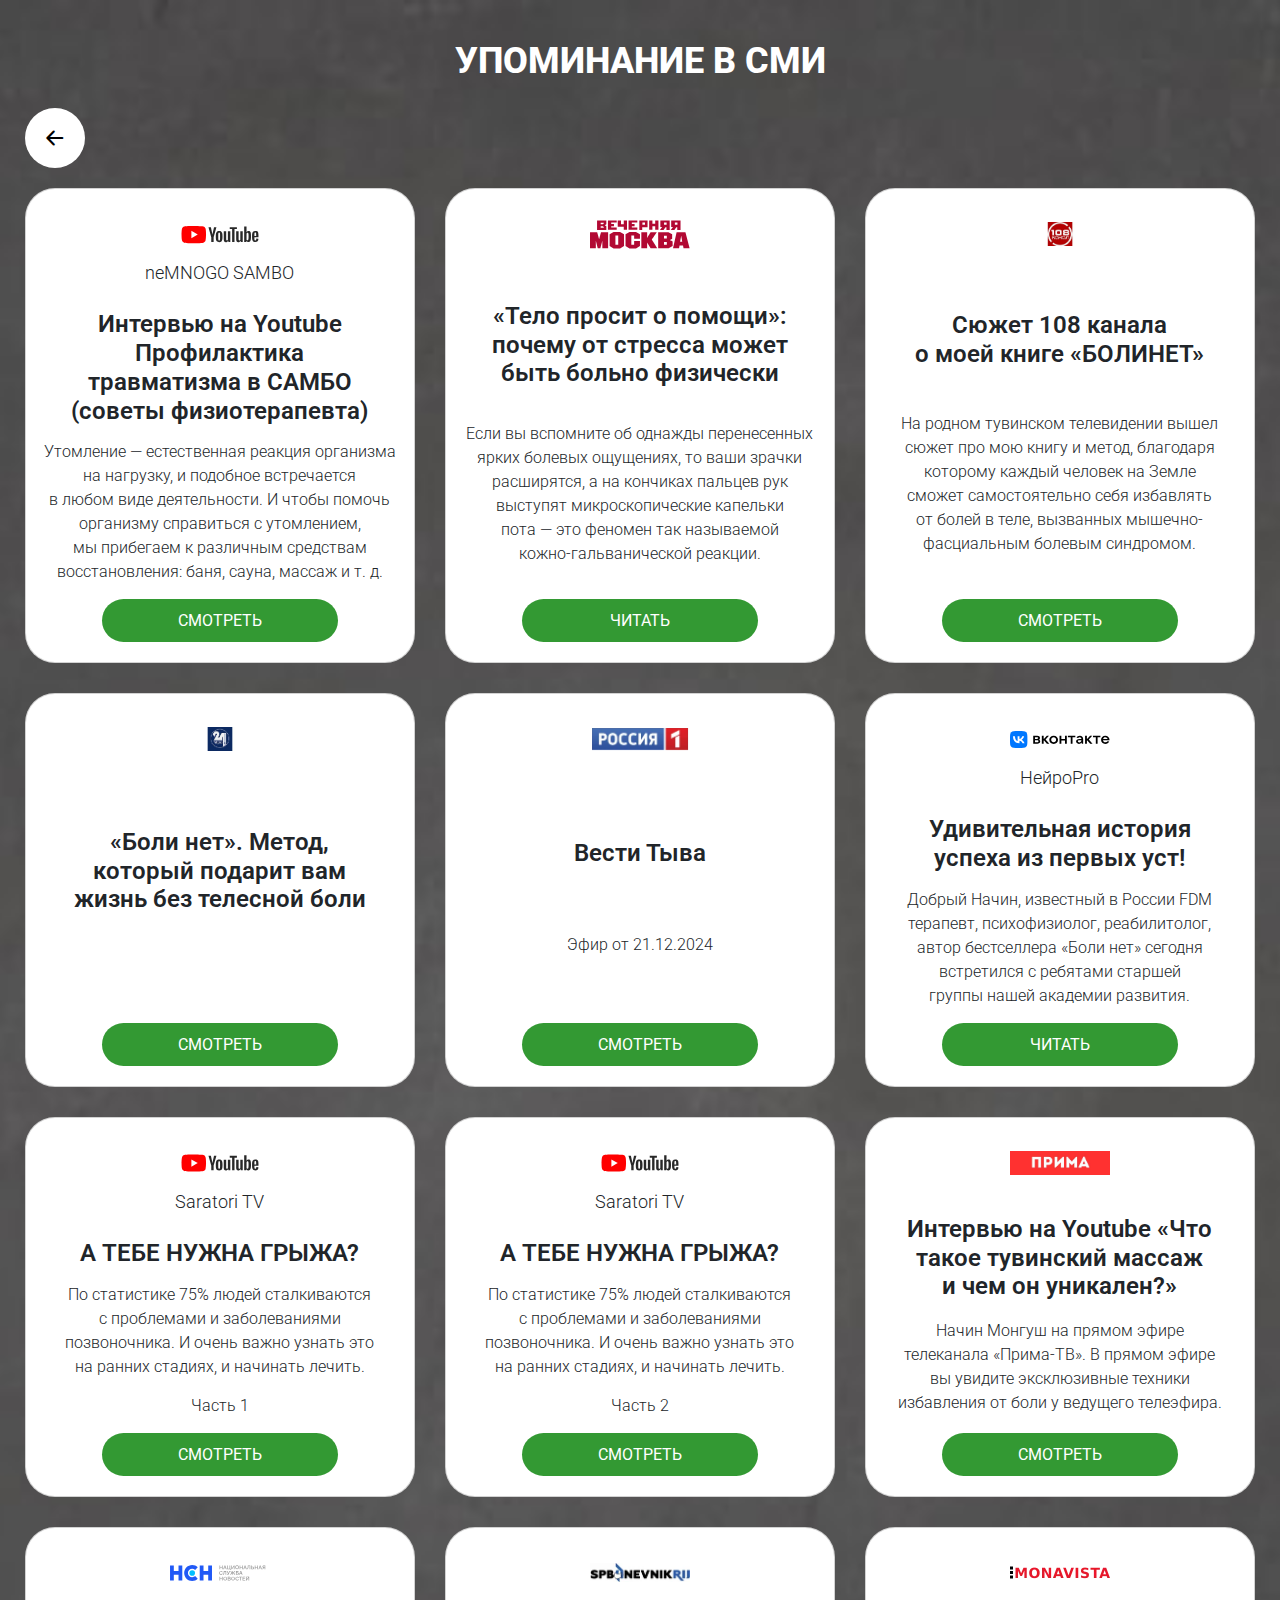
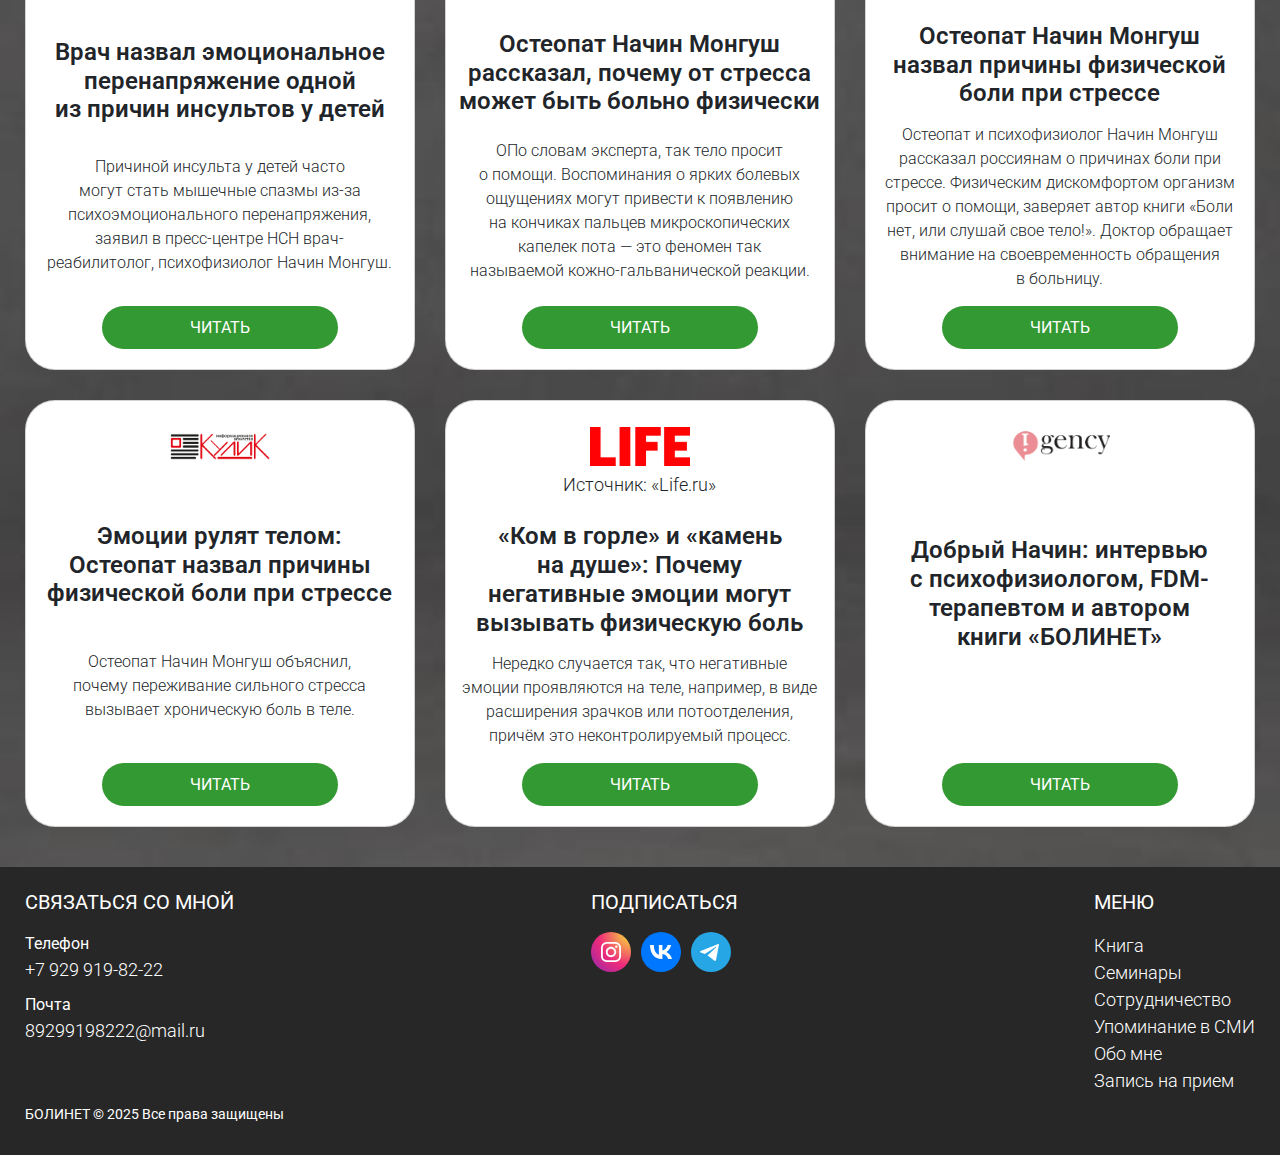
==== commit 502d2ba5: "add animation" ====
--- a/card.html
+++ b/card.html
@@ -1,3 +1,3 @@
-<!DOCTYPE html><html lang="en"><head><meta charset="UTF-8"/><meta http-equiv="X-UA-Compatible" content="IE=edge"/><meta name="viewport" content="width=device-width, initial-scale=1.0"/><title>Упоминание в&#160;СМИ</title><link href="https://cdn.jsdelivr.net/npm/bootstrap@5.3.3/dist/css/bootstrap.min.css" rel="stylesheet" integrity="sha384-QWTKZyjpPEjISv5WaRU9OFeRpok6YctnYmDr5pNlyT2bRjXh0JMhjY6hW+ALEwIH" crossorigin="anonymous"><link rel="stylesheet" href="https://cdn.jsdelivr.net/npm/bootstrap-icons@1.11.1/font/bootstrap-icons.css"><link rel="stylesheet" href="./css/main.css"/><link rel="icon" type="image/x-icon" href="./img/favicons/apple-touch-icon.png"><link rel="apple-touch-icon" sizes="180x180" href="./img/favicons/apple-touch-icon.png"></head><body><main class="docs"><section class="mediafull"><h2 class="media__title">Упоминание в&#160;сми</h2><div class="container"><a href="index.html" class="mediafull__btn"><i class="bi bi-arrow-left-short"></i></a><div class="grid6 grid-tablet2 grid-mob"><div class="card"><div class="card__logo"> <img src="./img/logo_yt.svg" alt="Логотип источника"></div><div class="card__source"> Источник: &#171;neMNOGO SAMBO&#187;</div><div class="card__title"> Интервью на&#160;Youtube Профилактика травматизма в&#160;САМБО (советы физиотерапевта)</div><div class="card__text"> Утомление&#160;&#8212; естественная реакция организма на&#160;нагрузку, и&#160;подобное встречается в&#160;любом виде деятельности. И&#160;чтобы помочь организму справиться с&#160;утомлением, мы&#160;прибегаем к&#160;различным средствам восстановления: баня, сауна, массаж и&#160;т.&#160;д.</div> <a href="https://www.youtube.com/watch?v=GlMMDOZj5_I" class="card__btn" target="_blank">Смотреть</a></div><div class="card"><div class="card__logo"> <img src="./img/logo_VM.svg" alt="Логотип источника"></div><div class="card__source"> Источник: &#171;Вечерняя Москва&#187;</div><div class="card__title"> &#171;Тело просит о&#160;помощи&#187;: почему от&#160;стресса может быть больно физически</div><div class="card__text"> Если вы&#160;вспомните об&#160;однажды перенесенных ярких болевых ощущениях, то&#160;ваши зрачки расширятся, а&#160;на кончиках пальцев рук выступят микроскопические капельки пота&#160;&#8212; это феномен так называемой кожно-гальванической реакции.</div> <a href="https://vm-ru.turbopages.org/vm.ru/s/news/1173232-telo-prosit-o-pomoshi-pochemu-ot-stressa-mozhet-byt-bolno-fizicheski" class="card__btn" target="_blank">Читать</a></div><div class="card"><div class="card__logo"><picture><source srcset="./img/logo_108.webp 1x, ./img/logo_108@2x.webp 2x" type="image/webp"><source srcset="./img/logo_108.jpg 1x, ./img/logo_108@2x.jpg 2x" type="image/jpeg"> <img src="./img/logo_108.jpg" alt="Логотип источника"></picture></div><div class="card__source"> Источник: &#171;108 канал Тыва&#187;</div><div class="card__title"> Сюжет 108 канала о&#160;моей книге &#171;БОЛИНЕТ&#187;</div><div class="card__text"> На&#160;родном тувинском телевидении вышел сюжет про мою книгу и&#160;метод, благодаря которому каждый человек на Земле сможет самостоятельно себя избавлять от&#160;болей в&#160;теле, вызванных мышечно-фасциальным болевым синдромом.</div> <a href="https://www.youtube.com/watch?v=CKOZ1Z0yuLM" class="card__btn" target="_blank">Смотреть</a></div><div class="card"><div class="card__logo"><picture><source srcset="./img/logo_tyva24.webp 1x, ./img/logo_tyva24@2x.webp 2x" type="image/webp"><source srcset="./img/logo_tyva24.jpg 1x, ./img/logo_tyva24@2x.jpg 2x" type="image/jpeg"> <img src="./img/logo_tyva24.jpg" alt="Логотип источника"></picture></div><div class="card__source"> Источник: &#171;Тува&#160;24&#187;</div><div class="card__title"> &#171;Боли нет&#187;. Метод, который подарит вам жизнь без телесной боли</div><div class="card__text"></div> <a href="https://vkvideo.ru/video-54122259_456256127" class="card__btn" target="_blank">Смотреть</a></div><div class="card"><div class="card__logo"><picture><source srcset="./img/Rossiya-1_Logo.webp 1x, ./img/Rossiya-1_Logo@2x.webp 2x" type="image/webp"><source srcset="./img/Rossiya-1_Logo.png 1x, ./img/Rossiya-1_Logo@2x.png 2x" type="image/png"> <img src="./img/Rossiya-1_Logo.png" alt="Логотип источника"></picture></div><div class="card__source"> Источник: &#171;Россия&#160;1&#187;</div><div class="card__title"> Вести Тыва</div><div class="card__text"> Эфир от&#160;21.12.2024</div> <a href="https://vk.com/video193049642_456250370" class="card__btn" target="_blank">Смотреть</a></div><div class="card"><div class="card__logo"> <img src="./img/VK_Full_Logo.svg" alt="Логотип источника"></div><div class="card__source"> Источник: &#171;НейроPro&#187;</div><div class="card__title"> Удивительная история успеха из&#160;первых уст!</div><div class="card__text"> Добрый Начин, известный в&#160;России FDM терапевт, психофизиолог, реабилитолог, автор бестселлера &#171;Боли нет&#187; сегодня встретился с&#160;ребятами старшей группы нашей академии развития.</div> <a href="https://vk.com/video193049642_456250370" class="card__btn" target="_blank">Читать</a></div><div class="card"><div class="card__logo"> <img src="./img/logo_yt.svg" alt="Логотип источника"></div><div class="card__source"> Источник: &#171;Saratori TV&#187;</div><div class="card__title"> А&#160;ТЕБЕ НУЖНА ГРЫЖА?</div><div class="card__text"> По&#160;статистике 75% людей сталкиваются с&#160;проблемами и&#160;заболеваниями позвоночника. И&#160;очень важно узнать это на&#160;ранних стадиях, и&#160;начинать лечить.</div><div class="card__text"> Часть&#160;1</div> <a href="https://www.youtube.com/watch?v=APd2cl0c06o" class="card__btn" target="_blank">Смотреть</a></div><div class="card"><div class="card__logo"> <img src="./img/logo_yt.svg" alt="Логотип источника"></div><div class="card__source"> Источник: &#171;Saratori TV&#187;</div><div class="card__title"> А&#160;ТЕБЕ НУЖНА ГРЫЖА?</div><div class="card__text"> По&#160;статистике 75% людей сталкиваются с&#160;проблемами и&#160;заболеваниями позвоночника. И&#160;очень важно узнать это на&#160;ранних стадиях, и&#160;начинать лечить.</div><div class="card__text"> Часть&#160;2</div> <a href="https://www.youtube.com/watch?si=43RVg1JEeRYRP4bR&v=jaFWcutBkXU&feature=youtu.be" class="card__btn" target="_blank">Смотреть</a></div><div class="card"><div class="card__logo"> <img src="./img/logo_yt.svg" alt="Логотип источника"></div><div class="card__source"> Источник: &#171;Прима-ТВ&#187;</div><div class="card__title"> Интервью на&#160;Youtube &#171;Что такое тувинский массаж и&#160;чем он&#160;уникален?&#187;</div><div class="card__text"> Начин Монгуш на&#160;прямом эфире телеканала &#171;Прима-ТВ&#187;. В&#160;прямом эфире вы&#160;увидите эксклюзивные техники избавления от&#160;боли у&#160;ведущего телеэфира.</div> <a href="https://www.youtube.com/watch?v=FHxwLpBhi-g" class="card__btn" target="_blank">Смотреть</a></div><div class="card"><div class="card__logo"><svg width="212" height="36" viewBox="0 0 212 36" fill="none" xmlns="http://www.w3.org/2000/svg" class="_3X9aw"><path d="M111.535 3.025H110.138V6.325H106.332V3.025H104.935V11H106.332V7.48H110.138V11H111.535V3.025ZM115.699 3.025 112.729 11H114.159L114.775 9.229H118.009L118.636 11H120.165L117.173 3.025H115.699ZM115.182 8.063 116.381 4.642 117.591 8.063H115.182ZM128.664 12.639V9.845H127.619V3.025H126.222V9.834H122.746V3.025H121.349V11H127.366V12.639H128.664ZM130.152 3.025V11H131.505L135.399 5.071V11H136.752V3.025H135.399L131.505 8.954V3.025H130.152ZM142.202 11.143C144.545 11.143 146.008 9.46 146.008 7.007 146.008 4.554 144.545 2.882 142.202 2.882 139.859 2.882 138.396 4.554 138.396 7.007 138.396 9.46 139.859 11.143 142.202 11.143ZM142.202 9.999C140.882 9.999 139.837 8.943 139.837 7.007 139.837 5.071 140.882 4.026 142.202 4.026 143.522 4.026 144.567 5.071 144.567 7.007 144.567 8.943 143.522 9.999 142.202 9.999ZM154.261 3.025H152.864V6.325H149.058V3.025H147.661V11H149.058V7.48H152.864V11H154.261V3.025ZM158.425 3.025 155.455 11H156.885L157.501 9.229H160.735L161.362 11H162.891L159.899 3.025H158.425ZM157.908 8.063 159.107 4.642 160.317 8.063H157.908ZM168.871 11H170.268V3.025H165.021L164.966 5.214C164.9 7.788 164.592 9.834 163.591 9.834H163.437V11H163.767C165.461 11 166.198 9.064 166.319 5.907L166.385 4.191H168.871V11ZM172.362 3.025V11H174.914C176.916 11 178.39 10.494 178.39 8.437 178.39 6.347 176.916 5.863 174.914 5.863H173.759V3.025H172.362ZM174.958 9.834H173.759V7.029H174.958C176.058 7.029 176.96 7.216 176.96 8.437 176.96 9.625 176.058 9.834 174.958 9.834ZM186.39 3.025H184.993V6.325H181.187V3.025H179.79V11H181.187V7.48H184.993V11H186.39V3.025ZM190.554 3.025 187.584 11H189.014L189.63 9.229H192.864L193.491 11H195.02L192.028 3.025H190.554ZM190.037 8.063 191.236 4.642 192.446 8.063H190.037ZM202.045 11V3.025H199.449C197.447 3.025 196.138 3.641 196.138 5.522 196.138 6.666 196.688 7.271 197.645 7.733L195.654 11H197.326L199.031 8.107H200.648V11H202.045ZM199.504 4.191H200.648V6.941H199.504C198.371 6.941 197.579 6.633 197.579 5.566 197.579 4.455 198.327 4.191 199.504 4.191ZM111.623 20.349H110.281C110.039 21.438 109.269 21.999 108.191 21.999 106.915 21.999 105.936 20.921 105.936 18.985 105.936 17.06 106.937 16.026 108.202 16.026 109.236 16.026 110.017 16.598 110.259 17.676H111.601C111.282 15.894 110.017 14.882 108.246 14.882 105.936 14.882 104.495 16.477 104.495 18.985 104.495 21.482 105.848 23.143 108.18 23.143 110.017 23.143 111.293 22.131 111.623 20.349ZM117.793 23H119.19V15.025H113.943L113.888 17.214C113.822 19.788 113.514 21.834 112.513 21.834H112.359V23H112.689C114.383 23 115.12 21.064 115.241 17.907L115.307 16.191H117.793V23ZM125.739 15.025 123.869 19.799 121.845 15.025H120.349L123.209 21.207 123.011 21.526C122.78 21.878 122.516 21.988 122.098 21.988H121.306V23.143H122.197C123.363 23.143 124.012 22.538 124.43 21.57L127.257 15.025H125.739ZM132.308 19.458V23H133.694V19.458H134.486L136.873 23H138.468L135.663 18.809 138.303 15.025H136.741L134.508 18.292H133.694V15.025H132.308V18.292H131.472L129.239 15.025H127.666L130.339 18.798 127.534 23H129.14L131.538 19.458H132.308ZM141.19 18.116V16.18H145.238V15.025H139.793V23H142.796C144.666 23 145.832 22.296 145.832 20.492 145.832 18.71 144.666 18.116 142.862 18.116H141.19ZM142.84 21.845H141.19V19.249H142.807C143.819 19.249 144.391 19.59 144.391 20.525 144.391 21.383 143.83 21.845 142.84 21.845ZM149.428 15.025 146.458 23H147.888L148.504 21.229H151.738L152.365 23H153.894L150.902 15.025H149.428ZM148.911 20.063 150.11 16.642 151.32 20.063H148.911ZM111.535 27.025H110.138V30.325H106.332V27.025H104.935V35H106.332V31.48H110.138V35H111.535V27.025ZM116.986 35.143C119.329 35.143 120.792 33.46 120.792 31.007 120.792 28.554 119.329 26.882 116.986 26.882 114.643 26.882 113.18 28.554 113.18 31.007 113.18 33.46 114.643 35.143 116.986 35.143ZM116.986 33.999C115.666 33.999 114.621 32.943 114.621 31.007 114.621 29.071 115.666 28.026 116.986 28.026 118.306 28.026 119.351 29.071 119.351 31.007 119.351 32.943 118.306 33.999 116.986 33.999ZM122.444 27.025V35H125.645C127.273 35 128.626 34.351 128.626 32.635 128.626 31.579 128.087 31.062 127.427 30.765 127.9 30.479 128.318 29.808 128.318 29.06 128.318 27.421 126.899 27.025 125.447 27.025H122.444ZM123.841 30.358V28.147H125.579C126.371 28.147 126.899 28.51 126.899 29.214 126.899 29.995 126.393 30.358 125.579 30.358H123.841ZM123.841 33.878V31.425H125.623C126.69 31.425 127.185 31.821 127.185 32.635 127.185 33.427 126.69 33.878 125.7 33.878H123.841ZM133.636 35.143C135.979 35.143 137.442 33.46 137.442 31.007 137.442 28.554 135.979 26.882 133.636 26.882 131.293 26.882 129.83 28.554 129.83 31.007 129.83 33.46 131.293 35.143 133.636 35.143ZM133.636 33.999C132.316 33.999 131.271 32.943 131.271 31.007 131.271 29.071 132.316 28.026 133.636 28.026 134.956 28.026 136.001 29.071 136.001 31.007 136.001 32.943 134.956 33.999 133.636 33.999ZM145.879 32.349H144.537C144.295 33.438 143.525 33.999 142.447 33.999 141.171 33.999 140.192 32.921 140.192 30.985 140.192 29.06 141.193 28.026 142.458 28.026 143.492 28.026 144.273 28.598 144.515 29.676H145.857C145.538 27.894 144.273 26.882 142.502 26.882 140.192 26.882 138.751 28.477 138.751 30.985 138.751 33.482 140.104 35.143 142.436 35.143 144.273 35.143 145.549 34.131 145.879 32.349ZM148.732 28.191V35H150.129V28.191H152.637V27.025H146.224V28.191H148.732ZM153.897 27.025V35H159.54V33.823H155.294V31.48H159.309V30.325H155.294V28.191H159.54V27.025H153.897ZM166.672 25.254H165.693C165.649 25.639 165.275 25.87 164.648 25.87 164.01 25.87 163.647 25.639 163.592 25.254H162.613C162.701 26.101 163.416 26.596 164.637 26.596 165.869 26.596 166.595 26.101 166.672 25.254ZM161.26 27.025V35H162.613L166.507 29.071V35H167.86V27.025H166.507L162.613 32.954V27.025H161.26Z" fill="#999999"></path><path d="M8 3H0V35H8V23H18V35H26V3H18V15H8V3Z" fill="#2059F6"></path><path d="M63 3H71V15H81V3H89V35H81V23H71V35H63V3Z" fill="#2059F6"></path><path fill-rule="evenodd" clip-rule="evenodd" d="M47 10C42.0294 10 38 14.0294 38 19 38 23.9706 42.0294 28 47 28 49.4199 28 51.6095 27.0503 53.2304 25.4948L58.7696 31.2669C55.7189 34.1945 51.5661 36 47 36 37.6112 36 30 28.3888 30 19 30 9.61116 37.6112 2 47 2 51.5661 2 55.7189 3.80547 58.7696 6.73309L53.2304 12.5052C51.6095 10.9497 49.4199 10 47 10Z" fill="#2059F6"></path><circle cx="47" cy="19" r="6" fill="#00BFFF"></circle></svg></div><div class="card__source"> Источник: &#171;НСВ&#187;</div><div class="card__title"> Врач назвал эмоциональное перенапряжение одной из&#160;причин инсультов у&#160;детей</div><div class="card__text"> Причиной инсульта у&#160;детей часто могут стать мышечные спазмы из-за психоэмоционального перенапряжения, заявил в&#160;пресс-центре НСН врач-реабилитолог, психофизиолог Начин Монгуш.</div> <a href="https://nsn.fm/zdorovie/vrach-nazval-emotsionalnoe-perenapryazhenie-odnoi-iz-prichin-insultov-u-detei" class="card__btn" target="_blank">Читать</a></div><div class="card"><div class="card__logo"><picture><source srcset="./img/logo_spb.webp 1x, ./img/logo_spb@2x.webp 2x" type="image/webp"><source srcset="./img/logo_spb.jpg 1x, ./img/logo_spb@2x.jpg 2x" type="image/jpeg"> <img src="./img/logo_spb.jpg" alt="Логотип источника"></picture></div><div class="card__source"> Источник: &#171;spbdnevnik&#187;</div><div class="card__title"> Остеопат Начин Монгуш рассказал, почему от&#160;стресса может быть больно физически</div><div class="card__text"> ОПо словам эксперта, так тело просит о&#160;помощи. Воспоминания о&#160;ярких болевых ощущениях могут привести к&#160;появлению на&#160;кончиках пальцев микроскопических капелек пота&#160;&#8212; это феномен так называемой кожно-гальванической реакции.</div> <a href="https://spbdnevnik-ru.turbopages.org/spbdnevnik.ru/s/news/2024-10-18/osteopat-mongush-rasskazal-pochemu-ot-stressa-mozhet-byt-bolno-fizicheski" class="card__btn" target="_blank">Читать</a></div><div class="card"><div class="card__logo"><picture><source srcset="./img/logo_monavista.webp 1x, ./img/logo_monavista@2x.webp 2x" type="image/webp"><source srcset="./img/logo_monavista.png 1x, ./img/logo_monavista@2x.png 2x" type="image/png"> <img src="./img/logo_monavista.png" alt="Логотип источника"></picture></div><div class="card__source"> Источник: &#171;МонаВиста&#187;</div><div class="card__title"> Остеопат Начин Монгуш назвал причины физической боли при стрессе</div><div class="card__text"> Остеопат и&#160;психофизиолог Начин Монгуш рассказал россиянам о&#160;причинах боли при стрессе. Физическим дискомфортом организм просит о&#160;помощи, заверяет автор книги &#171;Боли нет, или слушай свое тело!&#187;. Доктор обращает внимание на&#160;своевременность обращения в&#160;больницу.</div> <a href="https://news.myseldon.com/ru/news/index/319241116" class="card__btn" target="_blank">Читать</a></div><div class="card"><div class="card__logo"><picture><source srcset="./img/logo_kulik.webp 1x, ./img/logo_kulik@2x.webp 2x" type="image/webp"><source srcset="./img/logo_kulik.png 1x, ./img/logo_kulik@2x.png 2x" type="image/png"> <img src="./img/logo_kulik.png" alt="Логотип источника"></picture></div><div class="card__source"> Источник: ИА&#160;&#171;Кулик&#187;</div><div class="card__title"> Эмоции рулят телом: Остеопат назвал причины физической боли при стрессе</div><div class="card__text"> Остеопат Начин Монгуш объяснил, почему переживание сильного стресса вызывает хроническую боль в&#160;теле.</div> <a href="https://akpars.ru/articles/131051/vrach-mongush-rasskazal-kak-ot-stressa-voznikaet-fizicheskaya-bol/?ysclid=m3j3sc6v5n920418529" class="card__btn" target="_blank">Читать</a></div><div class="card"><div class="card__logo"><picture><source srcset="./img/logo_life.webp 1x, ./img/logo_life@2x.webp 2x" type="image/webp"><source srcset="./img/logo_life.jpg 1x, ./img/logo_life@2x.jpg 2x" type="image/jpeg"> <img src="./img/logo_life.jpg" alt="Логотип источника"></picture></div><div class="card__source"> Источник: &#171;Life.ru&#187;</div><div class="card__title"> &#171;Ком в&#160;горле&#187; и&#160;&#171;камень на&#160;душе&#187;: Почему негативные эмоции могут вызывать физическую боль</div><div class="card__text"> Нередко случается так, что негативные эмоции проявляются на&#160;теле, например, в&#160;виде расширения зрачков или потоотделения, причём это неконтролируемый процесс.</div> <a href="https://life-ru.turbopages.org/life.ru/s/p/1695766" class="card__btn" target="_blank">Читать</a></div><div class="card"><div class="card__logo"><picture><source srcset="./img/igency.webp 1x, ./img/igency@2x.webp 2x" type="image/webp"><source srcset="./img/igency.jpg 1x, ./img/igency@2x.jpg 2x" type="image/jpeg"> <img src="./img/igency.jpg" alt="Логотип источника"></picture></div><div class="card__source"> Источник: &#171;i-gency&#187;</div><div class="card__title"> Добрый Начин: интервью с&#160;психофизиологом, FDM-терапевтом и&#160;автором книги &#171;БОЛИНЕТ&#187;</div><div class="card__text"></div> <a href="https://i-gency.ru/lifestyle/dobryj-nachin-intervyu-s-psihofiziologom-fdm-terapevtom-i-avtorom-knigi-bolinet/" class="card__btn" target="_blank">Читать</a></div></div></div></section></main><footer class="footer" id="footer"><div class="container"><div class="footer__menu "><div class="footer__item"><div class="footer__title"> связаться со&#160;мной</div><div class="footer__elem"><div class="footer__name"> Телефон</div><div class="footer__text"> <a href="tel:+79299198222">+7&#160;929&#160;919-82-22</a></div></div><div class="footer__elem"><div class="footer__name"> Почта</div><div class="footer__text"> <a href="mailto:89299198222@mail.ru">89299198222@mail.ru</a></div></div></div><div class="footer__item"><div class="footer__title"> Подписаться</div><div class="about__social"> <a href="https://www.instagram.com/dobryi_nachin?igsh=YndjcWNjajVtOGR3
+<!DOCTYPE html><html lang="en"><head><meta charset="UTF-8"/><meta http-equiv="X-UA-Compatible" content="IE=edge"/><meta name="viewport" content="width=device-width, initial-scale=1.0"/><title>Упоминание в&#160;СМИ</title><link href="https://cdn.jsdelivr.net/npm/bootstrap@5.3.3/dist/css/bootstrap.min.css" rel="stylesheet" integrity="sha384-QWTKZyjpPEjISv5WaRU9OFeRpok6YctnYmDr5pNlyT2bRjXh0JMhjY6hW+ALEwIH" crossorigin="anonymous"><link rel="stylesheet" href="https://cdn.jsdelivr.net/npm/bootstrap-icons@1.11.1/font/bootstrap-icons.css"><link rel="stylesheet" href="./css/main.css"/><link rel="icon" type="image/x-icon" href="./img/favicons/apple-touch-icon.png"><link rel="apple-touch-icon" sizes="180x180" href="./img/favicons/apple-touch-icon.png"></head><body><main class="docs"><section class="mediafull"><h2 class="media__title">Упоминание в&#160;сми</h2><div class="container"><a href="index.html" class="mediafull__btn"><i class="bi bi-arrow-left-short"></i></a><div class="grid6 grid-tablet2 grid-mob"><div class="card"><div class="card__logo"> <img src="./img/logo_yt.svg" alt="Логотип источника"></div><div class="card__source"> neMNOGO SAMBO</div><div class="card__title"> Интервью на&#160;Youtube Профилактика травматизма в&#160;САМБО (советы физиотерапевта)</div><div class="card__text"> Утомление&#160;&#8212; естественная реакция организма на&#160;нагрузку, и&#160;подобное встречается в&#160;любом виде деятельности. И&#160;чтобы помочь организму справиться с&#160;утомлением, мы&#160;прибегаем к&#160;различным средствам восстановления: баня, сауна, массаж и&#160;т.&#160;д.</div> <a href="https://www.youtube.com/watch?v=GlMMDOZj5_I" class="card__btn" target="_blank">Смотреть</a></div><div class="card"><div class="card__logo"> <img src="./img/logo_VM.svg" alt="Логотип источника"></div><div class="card__title"> &#171;Тело просит о&#160;помощи&#187;: почему от&#160;стресса может быть больно физически</div><div class="card__text"> Если вы&#160;вспомните об&#160;однажды перенесенных ярких болевых ощущениях, то&#160;ваши зрачки расширятся, а&#160;на кончиках пальцев рук выступят микроскопические капельки пота&#160;&#8212; это феномен так называемой кожно-гальванической реакции.</div> <a href="https://vm-ru.turbopages.org/vm.ru/s/news/1173232-telo-prosit-o-pomoshi-pochemu-ot-stressa-mozhet-byt-bolno-fizicheski" class="card__btn" target="_blank">Читать</a></div><div class="card"><div class="card__logo"><picture><source srcset="./img/logo_108.webp 1x, ./img/logo_108@2x.webp 2x" type="image/webp"><source srcset="./img/logo_108.jpg 1x, ./img/logo_108@2x.jpg 2x" type="image/jpeg"> <img src="./img/logo_108.jpg" alt="Логотип источника"></picture></div><div class="card__title"> Сюжет 108 канала о&#160;моей книге &#171;БОЛИНЕТ&#187;</div><div class="card__text"> На&#160;родном тувинском телевидении вышел сюжет про мою книгу и&#160;метод, благодаря которому каждый человек на Земле сможет самостоятельно себя избавлять от&#160;болей в&#160;теле, вызванных мышечно-фасциальным болевым синдромом.</div> <a href="https://www.youtube.com/watch?v=CKOZ1Z0yuLM" class="card__btn" target="_blank">Смотреть</a></div><div class="card"><div class="card__logo"><picture><source srcset="./img/logo_tyva24.webp 1x, ./img/logo_tyva24@2x.webp 2x" type="image/webp"><source srcset="./img/logo_tyva24.jpg 1x, ./img/logo_tyva24@2x.jpg 2x" type="image/jpeg"> <img src="./img/logo_tyva24.jpg" alt="Логотип источника"></picture></div><div class="card__title"> &#171;Боли нет&#187;. Метод, который подарит вам жизнь без телесной боли</div><div class="card__text"></div> <a href="https://vkvideo.ru/video-54122259_456256127" class="card__btn" target="_blank">Смотреть</a></div><div class="card"><div class="card__logo"><picture><source srcset="./img/Rossiya-1_Logo.webp 1x, ./img/Rossiya-1_Logo@2x.webp 2x" type="image/webp"><source srcset="./img/Rossiya-1_Logo.png 1x, ./img/Rossiya-1_Logo@2x.png 2x" type="image/png"> <img src="./img/Rossiya-1_Logo.png" alt="Логотип источника"></picture></div><div class="card__title"> Вести Тыва</div><div class="card__text"> Эфир от&#160;21.12.2024</div> <a href="https://vk.com/video193049642_456250370" class="card__btn" target="_blank">Смотреть</a></div><div class="card"><div class="card__logo"> <img src="./img/VK_Full_Logo.svg" alt="Логотип источника"></div><div class="card__source"> НейроPro</div><div class="card__title"> Удивительная история успеха из&#160;первых уст!</div><div class="card__text"> Добрый Начин, известный в&#160;России FDM терапевт, психофизиолог, реабилитолог, автор бестселлера &#171;Боли нет&#187; сегодня встретился с&#160;ребятами старшей группы нашей академии развития.</div> <a href="https://vk.com/video193049642_456250370" class="card__btn" target="_blank">Читать</a></div><div class="card"><div class="card__logo"> <img src="./img/logo_yt.svg" alt="Логотип источника"></div><div class="card__source"> Saratori TV</div><div class="card__title"> А&#160;ТЕБЕ НУЖНА ГРЫЖА?</div><div class="card__text"> По&#160;статистике 75% людей сталкиваются с&#160;проблемами и&#160;заболеваниями позвоночника. И&#160;очень важно узнать это на&#160;ранних стадиях, и&#160;начинать лечить.</div><div class="card__text"> Часть&#160;1</div> <a href="https://www.youtube.com/watch?v=APd2cl0c06o" class="card__btn" target="_blank">Смотреть</a></div><div class="card"><div class="card__logo"> <img src="./img/logo_yt.svg" alt="Логотип источника"></div><div class="card__source"> Saratori TV</div><div class="card__title"> А&#160;ТЕБЕ НУЖНА ГРЫЖА?</div><div class="card__text"> По&#160;статистике 75% людей сталкиваются с&#160;проблемами и&#160;заболеваниями позвоночника. И&#160;очень важно узнать это на&#160;ранних стадиях, и&#160;начинать лечить.</div><div class="card__text"> Часть&#160;2</div> <a href="https://www.youtube.com/watch?si=43RVg1JEeRYRP4bR&v=jaFWcutBkXU&feature=youtu.be" class="card__btn" target="_blank">Смотреть</a></div><div class="card"><div class="card__logo"><picture><source srcset="./img/logo_primatv.webp 1x, ./img/logo_primatv@2x.webp 2x" type="image/webp"><source srcset="./img/logo_primatv.jpg 1x, ./img/logo_primatv@2x.jpg 2x" type="image/jpeg"> <img src="./img/logo_primatv.jpg" alt="Логотип источника"></picture></div><div class="card__title"> Интервью на&#160;Youtube &#171;Что такое тувинский массаж и&#160;чем он&#160;уникален?&#187;</div><div class="card__text"> Начин Монгуш на&#160;прямом эфире телеканала &#171;Прима-ТВ&#187;. В&#160;прямом эфире вы&#160;увидите эксклюзивные техники избавления от&#160;боли у&#160;ведущего телеэфира.</div> <a href="https://www.youtube.com/watch?v=FHxwLpBhi-g" class="card__btn" target="_blank">Смотреть</a></div><div class="card"><div class="card__logo"><svg width="212" height="36" viewBox="0 0 212 36" fill="none" xmlns="http://www.w3.org/2000/svg" class="_3X9aw"><path d="M111.535 3.025H110.138V6.325H106.332V3.025H104.935V11H106.332V7.48H110.138V11H111.535V3.025ZM115.699 3.025 112.729 11H114.159L114.775 9.229H118.009L118.636 11H120.165L117.173 3.025H115.699ZM115.182 8.063 116.381 4.642 117.591 8.063H115.182ZM128.664 12.639V9.845H127.619V3.025H126.222V9.834H122.746V3.025H121.349V11H127.366V12.639H128.664ZM130.152 3.025V11H131.505L135.399 5.071V11H136.752V3.025H135.399L131.505 8.954V3.025H130.152ZM142.202 11.143C144.545 11.143 146.008 9.46 146.008 7.007 146.008 4.554 144.545 2.882 142.202 2.882 139.859 2.882 138.396 4.554 138.396 7.007 138.396 9.46 139.859 11.143 142.202 11.143ZM142.202 9.999C140.882 9.999 139.837 8.943 139.837 7.007 139.837 5.071 140.882 4.026 142.202 4.026 143.522 4.026 144.567 5.071 144.567 7.007 144.567 8.943 143.522 9.999 142.202 9.999ZM154.261 3.025H152.864V6.325H149.058V3.025H147.661V11H149.058V7.48H152.864V11H154.261V3.025ZM158.425 3.025 155.455 11H156.885L157.501 9.229H160.735L161.362 11H162.891L159.899 3.025H158.425ZM157.908 8.063 159.107 4.642 160.317 8.063H157.908ZM168.871 11H170.268V3.025H165.021L164.966 5.214C164.9 7.788 164.592 9.834 163.591 9.834H163.437V11H163.767C165.461 11 166.198 9.064 166.319 5.907L166.385 4.191H168.871V11ZM172.362 3.025V11H174.914C176.916 11 178.39 10.494 178.39 8.437 178.39 6.347 176.916 5.863 174.914 5.863H173.759V3.025H172.362ZM174.958 9.834H173.759V7.029H174.958C176.058 7.029 176.96 7.216 176.96 8.437 176.96 9.625 176.058 9.834 174.958 9.834ZM186.39 3.025H184.993V6.325H181.187V3.025H179.79V11H181.187V7.48H184.993V11H186.39V3.025ZM190.554 3.025 187.584 11H189.014L189.63 9.229H192.864L193.491 11H195.02L192.028 3.025H190.554ZM190.037 8.063 191.236 4.642 192.446 8.063H190.037ZM202.045 11V3.025H199.449C197.447 3.025 196.138 3.641 196.138 5.522 196.138 6.666 196.688 7.271 197.645 7.733L195.654 11H197.326L199.031 8.107H200.648V11H202.045ZM199.504 4.191H200.648V6.941H199.504C198.371 6.941 197.579 6.633 197.579 5.566 197.579 4.455 198.327 4.191 199.504 4.191ZM111.623 20.349H110.281C110.039 21.438 109.269 21.999 108.191 21.999 106.915 21.999 105.936 20.921 105.936 18.985 105.936 17.06 106.937 16.026 108.202 16.026 109.236 16.026 110.017 16.598 110.259 17.676H111.601C111.282 15.894 110.017 14.882 108.246 14.882 105.936 14.882 104.495 16.477 104.495 18.985 104.495 21.482 105.848 23.143 108.18 23.143 110.017 23.143 111.293 22.131 111.623 20.349ZM117.793 23H119.19V15.025H113.943L113.888 17.214C113.822 19.788 113.514 21.834 112.513 21.834H112.359V23H112.689C114.383 23 115.12 21.064 115.241 17.907L115.307 16.191H117.793V23ZM125.739 15.025 123.869 19.799 121.845 15.025H120.349L123.209 21.207 123.011 21.526C122.78 21.878 122.516 21.988 122.098 21.988H121.306V23.143H122.197C123.363 23.143 124.012 22.538 124.43 21.57L127.257 15.025H125.739ZM132.308 19.458V23H133.694V19.458H134.486L136.873 23H138.468L135.663 18.809 138.303 15.025H136.741L134.508 18.292H133.694V15.025H132.308V18.292H131.472L129.239 15.025H127.666L130.339 18.798 127.534 23H129.14L131.538 19.458H132.308ZM141.19 18.116V16.18H145.238V15.025H139.793V23H142.796C144.666 23 145.832 22.296 145.832 20.492 145.832 18.71 144.666 18.116 142.862 18.116H141.19ZM142.84 21.845H141.19V19.249H142.807C143.819 19.249 144.391 19.59 144.391 20.525 144.391 21.383 143.83 21.845 142.84 21.845ZM149.428 15.025 146.458 23H147.888L148.504 21.229H151.738L152.365 23H153.894L150.902 15.025H149.428ZM148.911 20.063 150.11 16.642 151.32 20.063H148.911ZM111.535 27.025H110.138V30.325H106.332V27.025H104.935V35H106.332V31.48H110.138V35H111.535V27.025ZM116.986 35.143C119.329 35.143 120.792 33.46 120.792 31.007 120.792 28.554 119.329 26.882 116.986 26.882 114.643 26.882 113.18 28.554 113.18 31.007 113.18 33.46 114.643 35.143 116.986 35.143ZM116.986 33.999C115.666 33.999 114.621 32.943 114.621 31.007 114.621 29.071 115.666 28.026 116.986 28.026 118.306 28.026 119.351 29.071 119.351 31.007 119.351 32.943 118.306 33.999 116.986 33.999ZM122.444 27.025V35H125.645C127.273 35 128.626 34.351 128.626 32.635 128.626 31.579 128.087 31.062 127.427 30.765 127.9 30.479 128.318 29.808 128.318 29.06 128.318 27.421 126.899 27.025 125.447 27.025H122.444ZM123.841 30.358V28.147H125.579C126.371 28.147 126.899 28.51 126.899 29.214 126.899 29.995 126.393 30.358 125.579 30.358H123.841ZM123.841 33.878V31.425H125.623C126.69 31.425 127.185 31.821 127.185 32.635 127.185 33.427 126.69 33.878 125.7 33.878H123.841ZM133.636 35.143C135.979 35.143 137.442 33.46 137.442 31.007 137.442 28.554 135.979 26.882 133.636 26.882 131.293 26.882 129.83 28.554 129.83 31.007 129.83 33.46 131.293 35.143 133.636 35.143ZM133.636 33.999C132.316 33.999 131.271 32.943 131.271 31.007 131.271 29.071 132.316 28.026 133.636 28.026 134.956 28.026 136.001 29.071 136.001 31.007 136.001 32.943 134.956 33.999 133.636 33.999ZM145.879 32.349H144.537C144.295 33.438 143.525 33.999 142.447 33.999 141.171 33.999 140.192 32.921 140.192 30.985 140.192 29.06 141.193 28.026 142.458 28.026 143.492 28.026 144.273 28.598 144.515 29.676H145.857C145.538 27.894 144.273 26.882 142.502 26.882 140.192 26.882 138.751 28.477 138.751 30.985 138.751 33.482 140.104 35.143 142.436 35.143 144.273 35.143 145.549 34.131 145.879 32.349ZM148.732 28.191V35H150.129V28.191H152.637V27.025H146.224V28.191H148.732ZM153.897 27.025V35H159.54V33.823H155.294V31.48H159.309V30.325H155.294V28.191H159.54V27.025H153.897ZM166.672 25.254H165.693C165.649 25.639 165.275 25.87 164.648 25.87 164.01 25.87 163.647 25.639 163.592 25.254H162.613C162.701 26.101 163.416 26.596 164.637 26.596 165.869 26.596 166.595 26.101 166.672 25.254ZM161.26 27.025V35H162.613L166.507 29.071V35H167.86V27.025H166.507L162.613 32.954V27.025H161.26Z" fill="#999999"></path><path d="M8 3H0V35H8V23H18V35H26V3H18V15H8V3Z" fill="#2059F6"></path><path d="M63 3H71V15H81V3H89V35H81V23H71V35H63V3Z" fill="#2059F6"></path><path fill-rule="evenodd" clip-rule="evenodd" d="M47 10C42.0294 10 38 14.0294 38 19 38 23.9706 42.0294 28 47 28 49.4199 28 51.6095 27.0503 53.2304 25.4948L58.7696 31.2669C55.7189 34.1945 51.5661 36 47 36 37.6112 36 30 28.3888 30 19 30 9.61116 37.6112 2 47 2 51.5661 2 55.7189 3.80547 58.7696 6.73309L53.2304 12.5052C51.6095 10.9497 49.4199 10 47 10Z" fill="#2059F6"></path><circle cx="47" cy="19" r="6" fill="#00BFFF"></circle></svg></div><div class="card__title"> Врач назвал эмоциональное перенапряжение одной из&#160;причин инсультов у&#160;детей</div><div class="card__text"> Причиной инсульта у&#160;детей часто могут стать мышечные спазмы из-за психоэмоционального перенапряжения, заявил в&#160;пресс-центре НСН врач-реабилитолог, психофизиолог Начин Монгуш.</div> <a href="https://nsn.fm/zdorovie/vrach-nazval-emotsionalnoe-perenapryazhenie-odnoi-iz-prichin-insultov-u-detei" class="card__btn" target="_blank">Читать</a></div><div class="card"><div class="card__logo"><picture><source srcset="./img/logo_spb.webp 1x, ./img/logo_spb@2x.webp 2x" type="image/webp"><source srcset="./img/logo_spb.jpg 1x, ./img/logo_spb@2x.jpg 2x" type="image/jpeg"> <img src="./img/logo_spb.jpg" alt="Логотип источника"></picture></div><div class="card__title"> Остеопат Начин Монгуш рассказал, почему от&#160;стресса может быть больно физически</div><div class="card__text"> ОПо словам эксперта, так тело просит о&#160;помощи. Воспоминания о&#160;ярких болевых ощущениях могут привести к&#160;появлению на&#160;кончиках пальцев микроскопических капелек пота&#160;&#8212; это феномен так называемой кожно-гальванической реакции.</div> <a href="https://spbdnevnik-ru.turbopages.org/spbdnevnik.ru/s/news/2024-10-18/osteopat-mongush-rasskazal-pochemu-ot-stressa-mozhet-byt-bolno-fizicheski" class="card__btn" target="_blank">Читать</a></div><div class="card"><div class="card__logo"><picture><source srcset="./img/logo_monavista.webp 1x, ./img/logo_monavista@2x.webp 2x" type="image/webp"><source srcset="./img/logo_monavista.png 1x, ./img/logo_monavista@2x.png 2x" type="image/png"> <img src="./img/logo_monavista.png" alt="Логотип источника"></picture></div><div class="card__title"> Остеопат Начин Монгуш назвал причины физической боли при стрессе</div><div class="card__text"> Остеопат и&#160;психофизиолог Начин Монгуш рассказал россиянам о&#160;причинах боли при стрессе. Физическим дискомфортом организм просит о&#160;помощи, заверяет автор книги &#171;Боли нет, или слушай свое тело!&#187;. Доктор обращает внимание на&#160;своевременность обращения в&#160;больницу.</div> <a href="https://news.myseldon.com/ru/news/index/319241116" class="card__btn" target="_blank">Читать</a></div><div class="card"><div class="card__logo"><picture><source srcset="./img/logo_kulik.webp 1x, ./img/logo_kulik@2x.webp 2x" type="image/webp"><source srcset="./img/logo_kulik.png 1x, ./img/logo_kulik@2x.png 2x" type="image/png"> <img src="./img/logo_kulik.png" alt="Логотип источника"></picture></div><div class="card__title"> Эмоции рулят телом: Остеопат назвал причины физической боли при стрессе</div><div class="card__text"> Остеопат Начин Монгуш объяснил, почему переживание сильного стресса вызывает хроническую боль в&#160;теле.</div> <a href="https://akpars.ru/articles/131051/vrach-mongush-rasskazal-kak-ot-stressa-voznikaet-fizicheskaya-bol/?ysclid=m3j3sc6v5n920418529" class="card__btn" target="_blank">Читать</a></div><div class="card"><div class="card__logo"><picture><source srcset="./img/logo_life.webp 1x, ./img/logo_life@2x.webp 2x" type="image/webp"><source srcset="./img/logo_life.jpg 1x, ./img/logo_life@2x.jpg 2x" type="image/jpeg"> <img src="./img/logo_life.jpg" alt="Логотип источника"></picture></div><div class="card__source"> Источник: &#171;Life.ru&#187;</div><div class="card__title"> &#171;Ком в&#160;горле&#187; и&#160;&#171;камень на&#160;душе&#187;: Почему негативные эмоции могут вызывать физическую боль</div><div class="card__text"> Нередко случается так, что негативные эмоции проявляются на&#160;теле, например, в&#160;виде расширения зрачков или потоотделения, причём это неконтролируемый процесс.</div> <a href="https://life-ru.turbopages.org/life.ru/s/p/1695766" class="card__btn" target="_blank">Читать</a></div><div class="card"><div class="card__logo"><picture><source srcset="./img/igency.webp 1x, ./img/igency@2x.webp 2x" type="image/webp"><source srcset="./img/igency.jpg 1x, ./img/igency@2x.jpg 2x" type="image/jpeg"> <img src="./img/igency.jpg" alt="Логотип источника"></picture></div><div class="card__title"> Добрый Начин: интервью с&#160;психофизиологом, FDM-терапевтом и&#160;автором книги &#171;БОЛИНЕТ&#187;</div><div class="card__text"></div> <a href="https://i-gency.ru/lifestyle/dobryj-nachin-intervyu-s-psihofiziologom-fdm-terapevtom-i-avtorom-knigi-bolinet/" class="card__btn" target="_blank">Читать</a></div></div></div></section></main><footer class="footer" id="footer"><div class="container"><div class="footer__menu "><div class="footer__item"><div class="footer__title"> связаться со&#160;мной</div><div class="footer__elem"><div class="footer__name"> Телефон</div><div class="footer__text"> <a href="tel:+79299198222">+7&#160;929&#160;919-82-22</a></div></div><div class="footer__elem"><div class="footer__name"> Почта</div><div class="footer__text"> <a href="mailto:89299198222@mail.ru">89299198222@mail.ru</a></div></div></div><div class="footer__item"><div class="footer__title"> Подписаться</div><div class="about__social"> <a href="https://www.instagram.com/dobryi_nachin?igsh=YndjcWNjajVtOGR3
 				" target="_blank"><img src="./img/instagram.svg" alt="Инстаграм"></a> <a href="https://vk.com/club226574762" target="_blank"><img src="./img/vk.svg" alt="Вконтакте"></a> <a href="https://t.me/Dobryi_Nachin_Method
 				" target="_blank"><img src="./img/telegram.svg" alt="Телеграм"></a></div></div><div class="footer__item"><div class="footer__title"> Меню</div><ul><li><a href="#book">Книга</a></li><li><a href="#seminar">Семинары</a></li><li><a href="#collab">Сотрудничество</a></li><li><a href="#media">Упоминание в&#160;СМИ</a></li><li><a href="#about">Обо мне</a></li><li><a href="#registration">Запись на&#160;прием</a></li></ul></div></div><div class="footer__copyright"> БОЛИНЕТ &#169; 2025 Все права защищены</div></div></footer><script src="./js/index.bundle.js"></script><script src="https://cdn.jsdelivr.net/npm/bootstrap@5.3.3/dist/js/bootstrap.bundle.min.js" integrity="sha384-YvpcrYf0tY3lHB60NNkmXc5s9fDVZLESaAA55NDzOxhy9GkcIdslK1eN7N6jIeHz" crossorigin="anonymous"></script></body></html>--- a/css/main.css
+++ b/css/main.css
@@ -1,2 +1,2 @@
-@charset "UTF-8";@-webkit-keyframes moveUpDown{0%,to{-webkit-transform:translateY(0);transform:translateY(0)}50%{-webkit-transform:translateY(6px);transform:translateY(6px)}}@keyframes moveUpDown{0%,to{-webkit-transform:translateY(0);transform:translateY(0)}50%{-webkit-transform:translateY(6px);transform:translateY(6px)}}*{padding:0;margin:0;border:0}*,::after,::before{-webkit-box-sizing:border-box;box-sizing:border-box}a,a:hover,a:link,a:visited{text-decoration:none}aside,footer,header,legend,main,nav,section{display:block}h1,h2,h3,h4,h5,h6,p{font-size:inherit;font-weight:inherit}ul,ul li{list-style:none;padding:0}img{vertical-align:top}img,svg{max-width:100%;height:auto}address{font-style:normal}input,select,textarea{background-color:transparent}button,input,select,textarea{font-family:inherit;font-size:inherit;color:inherit}input::-ms-clear{display:none}button,input[type=submit]{display:inline-block;-webkit-box-shadow:none;box-shadow:none;background-color:transparent;background:0 0;cursor:pointer}button:active,button:focus,input:active,input:focus{outline:0}button::-moz-focus-inner{padding:0;border:0}label{cursor:pointer}:root{--container-width:1260px;--container-padding:15px;--font-main:"Roboto", sans-serif;--font-accent:"Roboto", sans-serif;--font-titles:var(--font-accent);--page-bg:#fff;--text-color:#000;--accent:#ac182c;--link-color:#2578c8;--laptop-size:1199px;--tablet-size:959px;--mobile-size:599px}.dark{--page-bg:#252526;--text-color:#fff}@font-face{font-family:Roboto;font-display:swap;src:url(../fonts/Roboto-Bold.woff2) format("woff2"),url(../fonts/Roboto-Bold.woff) format("woff");font-weight:700;font-style:normal}@font-face{font-family:Roboto;font-display:swap;src:url(../fonts/Roboto-Black.woff2) format("woff2"),url(../fonts/Roboto-Black.woff) format("woff");font-weight:900;font-style:normal}@font-face{font-family:Roboto;font-display:swap;src:url(../fonts/Roboto-ExtraBold.woff2) format("woff2"),url(../fonts/Roboto-ExtraBold.woff) format("woff");font-weight:800;font-style:normal}@font-face{font-family:Roboto;font-display:swap;src:url(../fonts/Roboto-Light.woff2) format("woff2"),url(../fonts/Roboto-Light.woff) format("woff");font-weight:300;font-style:normal}@font-face{font-family:Roboto;font-display:swap;src:url(../fonts/Roboto-Medium.woff2) format("woff2"),url(../fonts/Roboto-Medium.woff) format("woff");font-weight:500;font-style:normal}@font-face{font-family:Roboto;font-display:swap;src:url(../fonts/Roboto-Regular.woff2) format("woff2"),url(../fonts/Roboto-Regular.woff) format("woff");font-weight:400;font-style:normal}@font-face{font-family:Roboto;font-display:swap;src:url(../fonts/Roboto-SemiBold.woff2) format("woff2"),url(../fonts/Roboto-SemiBold.woff) format("woff");font-weight:600;font-style:normal}@font-face{font-family:Roboto;font-display:swap;src:url(../fonts/Roboto-Thin.woff2) format("woff2"),url(../fonts/Roboto-Thin.woff) format("woff");font-weight:100;font-style:normal}html{scroll-behavior:smooth;background-color:#272727}body{background-color:var(--page-bg);color:var(--text-color);font-family:var(--font-main);text-wrap:balance}img{display:block}a{color:var(--link-color)}code,pre.code{background-color:#e9f1f6;padding:.2rem;border-radius:4px}pre.code{overflow-x:auto;padding:1rem}.docs{display:grid;line-height:1.5}.docs p{margin:1rem 0}.docs ol,.docs ul{padding-left:2rem}.docs ol li,.docs ul li{list-style:disc;margin-bottom:.5rem}.docs ol li{list-style:decimal}.docs section,.docs section.docs{padding:40px 0}.docs small{font-size:1rem;color:#acacac}.docs .title-1:first-child,.docs .title-2:first-child{margin-top:0!important}.test,.test-2{width:600px;height:300px;margin:50px auto;background-color:#999;background-position:center center;background-size:cover;background-repeat:no-repeat}.test{background-image:url(./../img/project-02.jpg)}.test-2{background-image:-webkit-image-set(url(./../img/project-02.jpg) 1x,url(./../img/project-02@2x.jpg) 2x);background-image:image-set(url(./../img/project-02.jpg) 1x,url(./../img/project-02@2x.jpg) 2x)}.none{display:none!important}.visually-hidden{position:absolute;width:1px;height:1px;margin:-1px;border:0;padding:0;white-space:nowrap;-webkit-clip-path:inset(100%);clip-path:inset(100%);clip:rect(0 0 0 0);overflow:hidden}.no-scroll{overflow-y:hidden}.text-left{text-align:left}.text-right{text-align:right}.text-center{text-align:center}.d-flex,body,html{display:-webkit-box;display:-ms-flexbox;display:flex}.flex-center{-webkit-box-pack:center;-ms-flex-pack:center;justify-content:center}.content-demo{margin-bottom:5rem;padding:1rem;background-color:#dadada}.container,.container-full{padding:0 var(--container-padding)}.container{margin:0 auto;max-width:var(--container-width);width:100%}.container-full{max-width:100%}.container-left-50,.container-right-50{padding:0 var(--container-padding);max-width:50%}.container-right-50{margin-left:auto}.container-right{padding-left:calc((100% - var(--container-width))/2 + var(--container-padding))}.container-left{padding-right:calc((100% - var(--container-width))/2 + var(--container-padding))}.container-half-left{padding-right:calc((100% - var(--container-width))/2 + var(--container-width)/2);padding-left:calc((100% - var(--container-width))/2 + var(--container-padding))}.container-half-right{padding-left:calc((100% - var(--container-width))/2 + var(--container-width)/2);padding-right:calc((100% - var(--container-width))/2 + var(--container-padding))}body,html{min-height:100vh;-webkit-box-orient:vertical;-webkit-box-direction:normal;-ms-flex-direction:column;flex-direction:column}.footer{margin-top:auto}.grid,.grid12,.grid2,.grid3,.grid4,.grid6{display:grid;gap:1.875em}.grid{grid-template-columns:100%}.grid2{grid-template-columns:repeat(2,calc(50% - .5em))}.grid3{grid-template-columns:repeat(3,calc(33.3333333333% - 1.25em))}.grid4{grid-template-columns:repeat(4,calc(25% - 1.40625em))}.grid6{grid-template-columns:repeat(6,calc(16.6666666667% - 1.5625em))}.grid12{grid-template-columns:repeat(12,calc(8.3333333333% - 1.72em))}.about{min-height:860px}.about__wrapper{margin-top:35px}.about__title{text-align:center;font-size:36px;font-weight:800;text-transform:uppercase}.about__info,.about__photo{display:-webkit-box;display:-ms-flexbox;display:flex;-webkit-box-pack:center;-ms-flex-pack:center;justify-content:center}.about__photo{-webkit-box-align:center;-ms-flex-align:center;align-items:center;max-width:350px;max-height:350px;overflow:hidden;grid-column:2/span 4}.about__info{-webkit-box-orient:vertical;-webkit-box-direction:normal;-ms-flex-direction:column;flex-direction:column;grid-column:6/span 7}.about__name{font-weight:500;font-size:42px}.about__profession{font-weight:300;font-size:26px}.about__text{font-size:22px;line-height:130%;font-weight:100;margin-top:10px}.about__social{display:-webkit-box;display:-ms-flexbox;display:flex;margin-top:15px}.about__social a{display:block;width:40px;height:40px;margin-right:10px;-webkit-transition:all .1s ease-in;transition:all .1s ease-in}.about__social a:last-child{margin-right:0}.about__social a:hover{-webkit-transform:scale(1.095);-ms-transform:scale(1.095);transform:scale(1.095)}.about__link{color:#000;padding:10px;font-size:14px;border:1px solid #393;border-radius:10px;display:block;width:300px;text-align:center;text-transform:uppercase;-webkit-transition:all .2s ease-in;transition:all .2s ease-in}.about__link,.accordion{margin-top:20px}.accordion-button{font-weight:700;font-size:28px;-webkit-transition:all .2s ease-in;transition:all .2s ease-in}.accordion-button:not(.collapsed){background-color:#f1f1f1}.accordion-button:focus{-webkit-box-shadow:none;box-shadow:none}.accordion-button:hover{background-color:#f1f1f1}.accordion-body{font-weight:300;font-size:20px}.accordion-title{font-weight:600}.accordion-body-wrapper{margin-top:20px}.accordion-body-wrapper p{margin:0}.book{padding:40px 0;min-height:500px}.book__bage{display:-webkit-box;display:-ms-flexbox;display:flex;-webkit-box-pack:center;-ms-flex-pack:center;justify-content:center;-webkit-box-align:center;-ms-flex-align:center;align-items:center;font-size:16px;color:#393;font-weight:600;text-align:center;border-radius:60px;padding:0 10px;width:123px;height:24px;background:#f6ffe9}.book__descr,.book__title{font-size:34px;font-weight:800;margin-top:27px}.book__descr{font-size:18px;font-weight:300;line-height:148%}.book-btn{display:block;border-radius:50px;padding:12px 3px;font-size:18px;font-weight:700;text-transform:uppercase;text-align:center;width:100%;color:#fff;background:#393;margin-right:10px;-webkit-transition:all .2s ease-in;transition:all .2s ease-in}.book-btn:hover{background:#196519}.book-btn:last-child{margin-right:0}.book__pay-title{font-size:22px;font-weight:700;text-transform:uppercase;text-align:center;margin-top:31px}.book__pay-wrapper{display:-webkit-box;display:-ms-flexbox;display:flex;-webkit-box-pack:justify;-ms-flex-pack:justify;justify-content:space-between;margin-top:31px}.book__item{grid-column:span 4}.book__item2{grid-column:span 2}.button{border-radius:4px;padding:16px 24px;width:100%;height:61px;background:#393;font-weight:700;font-size:22px;text-transform:uppercase;color:#fff;-webkit-transition:all .2s ease-in;transition:all .2s ease-in}.button:hover{background:#066a06}.button__card{height:40px;font-size:16px;font-weight:500;padding:8px;border-radius:10px;margin-top:auto}.button1{padding:0 20px;font-size:22px}.card,.card__logo{display:-webkit-box;display:-ms-flexbox;display:flex;-webkit-box-align:center;-ms-flex-align:center;align-items:center}.card{grid-column:span 2;-webkit-box-orient:vertical;-webkit-box-direction:normal;-ms-flex-direction:column;flex-direction:column;-webkit-box-pack:justify;-ms-flex-pack:justify;justify-content:space-between;border-radius:30px;padding:20px 10px;width:100%;min-height:327px;background-color:#fff}.card__logo{max-width:100px;height:50px}.card__logo img,.card__logo svg{width:100%}.card__source{font-size:18px;font-weight:300}.card__title{font-size:24px;font-weight:600;line-height:120%;text-align:center;margin-top:24px}.card__btn,.card__text{text-align:center;margin-top:15px}.card__text{font-weight:300;font-size:16px}.card__btn{display:block;width:236px;height:43px;border-radius:30px;padding:10px 0;color:#fff;background-color:#393;text-transform:uppercase;-webkit-transition:all .2s ease-in;transition:all .2s ease-in}.card__btn:hover{background-color:#066a06}.collab{padding-bottom:0}.collab__text,.collab__title{text-align:center;font-size:36px;font-weight:800;text-transform:uppercase}.collab__text{font-weight:300;font-size:18px;margin-top:20px}.footer{background-color:#272727;padding:20px 0;color:#fff}.footer h1{font-size:32px}.footer a{color:#fff;text-decoration:underline}.footer__menu{display:-webkit-box;display:-ms-flexbox;display:flex;-webkit-box-pack:justify;-ms-flex-pack:justify;justify-content:space-between}.footer__item{grid-column:span 4}.footer__item ul{margin:0;padding:0}.footer__item a{font-size:18px;font-weight:300;text-decoration:none;-webkit-transition:all .2s ease-in;transition:all .2s ease-in}.footer__item a:hover,.header__title span,.media__more .bi:hover,.mediafull__btn .bi:hover{color:#393}.footer__elem{margin-bottom:10px}.footer__name{font-size:16px}.footer__title{font-weight:400;font-size:20px;text-transform:uppercase;color:#fff;margin-bottom:15px}.footer__text{font-weight:300;font-size:16px}.footer__copyright{padding:10px 0;font-size:14px}.header{padding:50px 0;min-height:669px;background-image:url(../img/main.jpg);background-position:center center;background-size:cover;background-repeat:no-repeat}.header__row{display:-webkit-box;display:-ms-flexbox;display:flex;-webkit-box-align:center;-ms-flex-align:center;align-items:center}.header__nav{width:100%}.header__info{margin-top:45px;display:-webkit-box;display:-ms-flexbox;display:flex;-ms-flex-pack:distribute;justify-content:space-around;-webkit-box-align:center;-ms-flex-align:center;align-items:center}.header__photo{min-width:360px;min-height:360px;margin-left:36px;border-radius:50%;background-image:url(../img/photo.jpg);background-position:center center;background-size:cover;background-repeat:no-repeat;-webkit-box-shadow:0 0 18px 0 rgba(255,255,255,.45);box-shadow:0 0 18px 0 rgba(255,255,255,.45)}.header__text{width:707px}.header__name,.header__title{font-size:46px;font-weight:800;text-transform:uppercase;color:#fff}.header__name{font-size:38px;margin-top:30px}.header__profession{font-size:26px;font-weight:300;color:#fff}.header__bage,.header__link a{color:#fff;text-transform:uppercase}.header__bage,.header__link{-webkit-box-align:center;-ms-flex-align:center;align-items:center}.header__bage{margin:18px auto 0;display:-webkit-box;display:-ms-flexbox;display:flex;-webkit-box-pack:center;-ms-flex-pack:center;justify-content:center;font-size:20px;font-weight:600;border-radius:50px;padding:10px;width:374px;height:49px;background:rgba(51,153,51,.9)}.header__link{display:none;-webkit-box-orient:vertical;-webkit-box-direction:normal;-ms-flex-direction:column;flex-direction:column;margin-top:20px}.header__link a{display:block;width:200px;padding:6px 10px;font-size:14px;text-align:center;border-radius:20px;border:1px solid #fff;margin-bottom:10px}.header__link a:last-child{margin-bottom:0}.header__row{border-radius:50px;padding:7px 33px;width:100%;height:59px;background:rgba(255,255,255,.81)}.icons-wrapper{padding:30px 0;display:-webkit-box;display:-ms-flexbox;display:flex;-webkit-column-gap:30px;-moz-column-gap:30px;column-gap:30px}.icon{fill:transparent;stroke:transparent;width:62px;height:62px}.icon--down{display:block;width:40px;height:40px;stroke:#fff;margin:28px auto 0;-webkit-animation:moveUpDown 1s infinite;animation:moveUpDown 1s infinite}.image{min-height:100px}.logo,.logo span{font-size:32px;font-weight:700;text-transform:uppercase}.logo{margin-right:30px}.logo span{color:#d70000}.media{min-height:1200px;background-image:url(../img/main.jpg);background-position:center center;background-size:cover;background-repeat:no-repeat}.media__more,.media__more .bi,.mediafull__btn .bi{display:-webkit-box;display:-ms-flexbox;display:flex;-webkit-box-pack:center;-ms-flex-pack:center;justify-content:center}.media__more{margin-top:40px}.media__more a{margin-bottom:0}.media__more .bi,.mediafull__btn .bi{font-size:34px;color:#000;-webkit-box-align:center;-ms-flex-align:center;align-items:center;-webkit-transition:all .2s ease-in;transition:all .2s ease-in}.media__title{text-align:center;font-size:36px;font-weight:800;text-transform:uppercase;color:#fff;margin-bottom:25px}.mediafull{min-height:1200px;background-image:url(../img/main.jpg);background-position:center center;background-size:cover;background-repeat:no-repeat}.mediafull__btn,.mobile-nav{display:-webkit-box;display:-ms-flexbox;display:flex;-webkit-box-align:center;-ms-flex-align:center;align-items:center;-webkit-box-pack:center;-ms-flex-pack:center;justify-content:center}.mediafull__btn{border-radius:50%;width:60px;height:60px;background-color:#fff;margin-bottom:20px}.mobile-nav{position:fixed;top:-200%;width:100%;height:100%;z-index:99;-webkit-box-orient:vertical;-webkit-box-direction:normal;-ms-flex-direction:column;flex-direction:column;padding-top:40px;padding-bottom:40px;background:rgba(0,0,0,.9);-webkit-transition:all .2s ease-in;transition:all .2s ease-in}.mobile-nav--open{top:0}.mobile-nav a{color:#fff}.mobile-nav__list,.modal{-webkit-box-align:center;-ms-flex-align:center;align-items:center}.mobile-nav__list{display:-webkit-box;display:-ms-flexbox;display:flex;-webkit-box-orient:vertical;-webkit-box-direction:normal;-ms-flex-direction:column;flex-direction:column;row-gap:9px;font-size:24px}.mobile-nav__list .active{opacity:.5}.modal{display:none;position:fixed;z-index:999;left:0;top:0;width:100%;height:100%;overflow:auto;background-color:rgba(0,0,0,.8);-webkit-box-pack:center;-ms-flex-pack:center;justify-content:center}.modal-content{background-color:#fefefe;margin:auto;padding:20px;border:1px solid #888;width:80%;max-width:500px;-webkit-box-shadow:0 5px 15px rgba(0,0,0,.3);box-shadow:0 5px 15px rgba(0,0,0,.3);display:-webkit-box;display:-ms-flexbox;display:flex;-webkit-box-orient:vertical;-webkit-box-direction:normal;-ms-flex-direction:column;flex-direction:column;-webkit-box-align:start;-ms-flex-align:start;align-items:flex-start}.modal__header{width:100%}.close{color:#aaa;font-size:28px;text-align:right}.close:focus,.close:hover{color:#393;text-decoration:none;cursor:pointer}.message{text-align:left;width:100%}.message__title{font-size:24px}.message__text{font-size:20px;margin-top:25px;font-weight:300}.mobile-nav-btn{--time:0.1s;--width:40px;--height:30px;--line-height:4px;--spacing:6px;--color:#393;--act:#fff;--radius:4px;height:calc(var(--line-height)*3 + var(--spacing)*2);width:var(--width);display:none;-webkit-box-pack:center;-ms-flex-pack:center;justify-content:center;-webkit-box-align:center;-ms-flex-align:center;align-items:center}.nav-icon,.nav-icon::after,.nav-icon::before{position:relative;width:var(--width);height:var(--line-height);background-color:var(--color);border-radius:var(--radius)}.nav-icon::after,.nav-icon::before{content:"";display:block;position:absolute;left:0;-webkit-transition:top var(--time) linear var(--time),-webkit-transform var(--time) ease-in;transition:transform var(--time) ease-in,top var(--time) linear var(--time);transition:transform var(--time) ease-in,top var(--time) linear var(--time),-webkit-transform var(--time) ease-in}.nav-icon::before{top:calc(-1*(var(--line-height) + var(--spacing)))}.nav-icon::after{top:calc(var(--line-height) + var(--spacing))}.nav-icon.nav-icon--active{background-color:transparent}.nav-icon.nav-icon--active::after,.nav-icon.nav-icon--active::before{top:0;-webkit-transition:top var(--time) linear,-webkit-transform var(--time) ease-in var(--time);transition:top var(--time) linear,transform var(--time) ease-in var(--time);transition:top var(--time) linear,transform var(--time) ease-in var(--time),-webkit-transform var(--time) ease-in var(--time)}.nav-icon.nav-icon--active::before{-webkit-transform:rotate(45deg);-ms-transform:rotate(45deg);transform:rotate(45deg)}.nav-icon.nav-icon--active::after{-webkit-transform:rotate(-45deg);-ms-transform:rotate(-45deg);transform:rotate(-45deg)}.mobile-nav-btn{z-index:999}.nav{font-size:14px;text-transform:uppercase}.nav__list{width:100%;display:-webkit-box;display:-ms-flexbox;display:flex;-webkit-box-pack:justify;-ms-flex-pack:justify;justify-content:space-between;-webkit-column-gap:13px;-moz-column-gap:13px;column-gap:13px;margin:0}.nav__list a{font-size:14px;font-weight:700;color:#000}.nav__list a:hover{-webkit-transition:all .2s ease-in;transition:all .2s ease-in;color:#393}.registration{padding:50px 0;min-height:400px;background-image:url(../img/main.jpg);background-position:center center;background-size:cover;background-repeat:no-repeat}.registration__title{text-align:center;font-size:36px;font-weight:800;text-transform:uppercase;color:#fff;margin-bottom:40px}.registration__photo{grid-column:2/span 5}.registration__form{display:-webkit-box;display:-ms-flexbox;display:flex;-webkit-box-orient:vertical;-webkit-box-direction:normal;-ms-flex-direction:column;flex-direction:column;-webkit-box-pack:center;-ms-flex-pack:center;justify-content:center;grid-column:span 4}.registration__form label{font-weight:600;font-size:16px;color:#d3d3d3;margin-bottom:20px}.registration__form input{border:1px solid #d3d3d3;border-radius:4px;padding:0 12px;width:100%;height:60px;font-weight:400;font-size:20px;color:#d3d3d3;caret-color:#d3d3d3}.registration__form input::-webkit-input-placeholder{font-weight:400;font-size:20px;color:#d3d3d3}.registration__form input::-moz-placeholder{font-weight:400;font-size:20px;color:#d3d3d3}.registration__form input:-ms-input-placeholder{font-weight:400;font-size:20px;color:#d3d3d3}.registration__form input::-ms-input-placeholder{font-weight:400;font-size:20px;color:#d3d3d3}.registration__form input::placeholder{font-weight:400;font-size:20px;color:#d3d3d3}.roll{margin-top:40px}.roll__wrapper{margin-top:20px}.roll__card{grid-column:span 3;border:1px solid #ccc;border-radius:10px;padding:0;overflow:hidden}.roll__card .roll__card-img{width:100%;height:auto;display:block;border-bottom:1px solid #ccc}.roll__card,.roll__card .roll__card-body,.roll__card .roll__card-body .roll__card-footer{display:-webkit-box;display:-ms-flexbox;display:flex;-webkit-box-orient:vertical;-webkit-box-direction:normal;-ms-flex-direction:column;flex-direction:column}.roll__card .roll__card-body{-webkit-box-flex:1;-ms-flex-positive:1;flex-grow:1;padding:20px;-webkit-box-pack:justify;-ms-flex-pack:justify;justify-content:space-between}.roll__card .roll__card-body .roll__card-footer{-webkit-box-align:center;-ms-flex-align:center;align-items:center}.roll__card .roll__card-body .roll__card-footer .roll__card-price{font-size:20px;font-weight:500;text-align:center;margin-bottom:15px}.roll__card .roll__card-body .roll__card-footer .button{width:100%}.roll__card-title{font-weight:300;text-align:center}.scrolltop{position:fixed;bottom:20px;left:20px;width:50px;height:50px;border-radius:50%;-webkit-box-pack:center;-ms-flex-pack:center;justify-content:center;-webkit-box-align:center;-ms-flex-align:center;align-items:center;background-color:#ccc;z-index:999}.scrolltop,.scrolltop .hidden{display:none}.scrolltop__active{display:-webkit-box;display:-ms-flexbox;display:flex}.scrolltop .bi{font-size:34px;-webkit-transition:all .2s ease-in;transition:all .2s ease-in;color:#000}.scrolltop .bi:hover{cursor:pointer;color:#066a06}.noscroll{overflow:hidden}.seminar__title{text-align:center;font-size:36px;font-weight:800;text-transform:uppercase}.seminar__descr{font-weight:300;font-size:16px;letter-spacing:.01em;text-align:center;color:#444}.seminar__info,.seminar__text{font-weight:800;text-transform:uppercase;text-align:center;margin-top:30px}.seminar__info{font-size:28px;color:#393}.seminar__text{font-size:30px}.seminar .product{margin-top:44px}.seminar .product__item,.seminar .product__photo{grid-column:span 6}.seminar .product__photo img{height:100%;-o-object-fit:cover;object-fit:cover}.seminar .product ol{margin:0;padding-left:17px}.seminar .product__subtitle,.seminar .product__title{font-weight:800;text-transform:uppercase;text-align:center}.seminar .product__title{font-size:26px;color:#393}.seminar .product__subtitle{font-size:20px;margin-top:22px}.seminar .product__text{font-weight:300;font-size:16px;text-wrap:auto;margin-top:22px}.seminar__form{margin-top:30px;-webkit-box-align:end;-ms-flex-align:end;align-items:end}.seminar__form label{font-weight:400;font-size:16px;color:#000;grid-column:span 4}.seminar__form input{border:1px solid #000;border-radius:4px;padding:0 12px;width:100%;height:60px;font-weight:400;font-size:16px;color:#000;caret-color:#000}.seminar__form input::-webkit-input-placeholder{font-weight:400;font-size:16px;color:#000}.seminar__form input::-moz-placeholder{font-weight:400;font-size:16px;color:#000}.seminar__form input:-ms-input-placeholder{font-weight:400;font-size:16px;color:#000}.seminar__form input::-ms-input-placeholder{font-weight:400;font-size:16px;color:#000}.seminar__form input::placeholder{font-weight:400;font-size:16px;color:#000}.seminar__form .button{grid-column:span 4;height:60px}.title-1,.title-2,.title-3,.title-4{margin:1em 0 .5em;font-size:38px;font-weight:700;font-family:var(--font-titles)}.title-2,.title-3,.title-4{font-size:32px}.title-3,.title-4{font-size:26px}.title-4{font-size:18px}@media (max-width:1220px){.container-right{padding-left:var(--container-padding)}.container-left{padding-right:var(--container-padding)}.container-half-left{padding-left:var(--container-padding)}.container-half-right{padding-right:var(--container-padding)}}@media (max-width:1200px){.footer{font-size:26px}}@media (max-width:1100px){.header__photo{margin-left:0}.header__text{width:100%}.header__title{font-size:37px}.header__name{margin-top:25px;font-size:33px}.header__profession{font-size:22px}.header__bage{width:306px;font-size:18px}.nav__list a{font-size:12px}.registration__form{grid-column:span 5}.registration__form input::-webkit-input-placeholder{font-size:16px}.registration__form input::-moz-placeholder{font-size:16px}.registration__form input:-ms-input-placeholder,.seminar__form input:-ms-input-placeholder{font-size:16px}.registration__form input::-ms-input-placeholder{font-size:16px}.registration__form input::placeholder{font-size:16px}.seminar__form input::-webkit-input-placeholder{font-size:16px}.seminar__form input::-moz-placeholder{font-size:16px}.seminar__form input::-ms-input-placeholder{font-size:16px}.seminar__form input::placeholder{font-size:16px}}@media screen and (max-width:992px){.grid-tablet,.grid-tablet2,.grid-tablet3{gap:.9375em}.grid-tablet{grid-template-columns:100%}.grid-tablet2{grid-template-columns:repeat(2,calc(50% - .46875em))}.grid-tablet3{grid-template-columns:repeat(3,calc(33.3333333333% - .625em))}}@media (max-width:992px){.about__name{font-size:39px}.about__profession{font-size:22px}.about__text{font-size:20px}.book__item{grid-column:span 2}.book__item2{margin:0 auto}.card{grid-column:span 1}.header{padding:16px 0;min-height:587px}.header__photo{min-width:300px;min-height:300px;margin-right:20px}.header__title{font-size:27px}.mobile-nav-btn{display:-webkit-box;display:-ms-flexbox;display:flex}.nav__list a{display:none}.roll__card{grid-column:span 1}.seminar__info{font-size:22px}.seminar .product{margin-top:35px}.seminar .product__item{grid-column:span 12}.seminar .product__photo{display:none}}@media (max-width:820px){.container-left-50,.container-right-50{max-width:100%}.container-half-left,.container-half-right{padding:0 var(--container-padding)}}@media (max-width:768px){.about__photo{margin:0 auto}.about__info,.about__photo{grid-column:span 12}.about__name,.about__profession,.about__text{text-align:center}.button,.seminar__form .button{height:45px;padding:7px 24px;font-weight:500;font-size:18px}.card__source{font-size:16px;margin-top:10px;text-align:center}.card__title{font-size:20px}.header__info{-webkit-box-orient:vertical;-webkit-box-direction:reverse;-ms-flex-direction:column-reverse;flex-direction:column-reverse}.header__photo{margin-top:20px;margin-right:0}.header__title{text-align:center;font-size:33px}.header__name{margin-top:20px}.header__name,.header__profession{text-align:center}.header__bage{margin-top:20px}.header__row{padding:7px 20px}.media__title{font-size:30px}.registration__title{font-size:32px}.registration__form input{height:45px;font-size:16px}.roll__card{grid-column:span 3;width:90%;margin:0 auto}.seminar__title{font-size:32px}.seminar__form input{height:45px}}@media screen and (max-width:576px){.grid-mob,.grid-mob2,.grid-mob3{gap:.9375em}.grid-mob{grid-template-columns:100%}.grid-mob2{grid-template-columns:repeat(2,calc(50% - .46875em))}}@media (max-width:576px){.about__title{font-size:28px}.about__name{font-size:30px}.about__profession{font-size:18px}.about__text{font-size:16px;text-wrap:auto}.about__link{width:100%;padding:6px;font-size:12px}.accordion-button{font-size:22px}.accordion-body{font-size:16px;text-wrap:auto}.book__bage{font-size:14px}.book__descr,.book__title{font-size:24px;margin-top:16px}.book__descr{font-size:14px;text-wrap:auto}.book-btn{font-size:12px}.book__pay-title,.book__pay-wrapper{margin-top:16px}.book__item,.book__item2,.card{grid-column:span 1}.card{-ms-flex-pack:distribute;justify-content:space-around;width:85%;margin:0 auto}.card__title{margin-top:10px}.card__text{font-size:14px}.card__btn,.card__text{margin-top:10px}.collab__title{font-size:28px}.collab__text{font-size:18px}.footer{padding:20px 0 45px}.footer__menu{display:block}.footer__item{display:-webkit-box;display:-ms-flexbox;display:flex;-webkit-box-orient:vertical;-webkit-box-direction:normal;-ms-flex-direction:column;flex-direction:column;-webkit-box-pack:center;-ms-flex-pack:center;justify-content:center;-webkit-box-align:center;-ms-flex-align:center;align-items:center;margin-top:20px}.footer__item:first-child{margin-top:0}.footer__item li{font-size:16px}.footer__elem,.footer__item li{text-align:center}.footer__title{margin-bottom:10px}.footer__copyright{text-align:center}.header__info{margin-top:20px}.header__photo{min-width:250px;min-height:250px}.header__title{font-size:28px}.header__name{font-size:22px}.header__profession{font-size:16px}.header__bage{display:none}.header__link{display:-webkit-box;display:-ms-flexbox;display:flex}.icon--down{margin-top:10px}.logo,.logo span,.scrolltop .bi{font-size:24px}.media__title{font-size:28px;margin-bottom:16px}.mediafull__btn{margin:0 auto 20px}.message__title{font-size:20px}.message__text{font-size:16px;margin-top:10px}.registration__title{font-size:28px}.registration__photo{display:none}.registration__form{grid-column:span 12;margin:0 auto}.roll__card{grid-column:span 1}.scrolltop{left:50%;-webkit-transform:translateX(-50%);-ms-transform:translateX(-50%);transform:translateX(-50%);width:30px;height:30px;bottom:15px}.seminar__title{font-size:28px}.seminar__descr{font-size:14px}.seminar__text{font-size:24px}.seminar .product{margin-top:20px}.seminar .product__item{grid-column:span 1}.seminar .product__title{font-size:22px}.seminar__form .button,.seminar__form label{grid-column:span 12}}@media (max-width:375px){.about__title{font-size:24px}.about__name{font-size:26px}.about__profession{font-size:16px}.about__text{font-size:14px;text-wrap:auto}.accordion-button{font-size:20px}.accordion-body{font-size:14px;text-wrap:auto}.book__descr{font-size:14px;margin-top:16px}.book-btn{font-size:10px;padding:10px 3px}.book__pay-title{margin-top:16px;font-size:18px}.book__pay-wrapper{margin-top:16px}.collab__title{font-size:24px}.collab__text{font-size:16px}.header__photo{min-width:200px;min-height:200px}.header__title{font-size:19px}.header__profession{font-size:14px}.media__title{margin-bottom:16px}.media__title,.registration__title{font-size:24px}.registration__form{grid-column:span 12}.seminar__title{font-size:24px}}@media (-webkit-min-device-pixel-ratio:2),(min-resolution:192dpi){.test{background-image:url(./../img/project-02@2x.jpg)}.header,.media,.mediafull,.registration{background-image:url(./../img/main@2x.jpg)}}
-/*# sourceMappingURL=[data-uri] */
+@charset "UTF-8";@-webkit-keyframes moveUpDown{0%,to{-webkit-transform:translateY(0);transform:translateY(0)}50%{-webkit-transform:translateY(6px);transform:translateY(6px)}}@keyframes moveUpDown{0%,to{-webkit-transform:translateY(0);transform:translateY(0)}50%{-webkit-transform:translateY(6px);transform:translateY(6px)}}*{padding:0;margin:0;border:0}*,::after,::before{-webkit-box-sizing:border-box;box-sizing:border-box}a,a:hover,a:link,a:visited{text-decoration:none}aside,footer,header,legend,main,nav,section{display:block}h1,h2,h3,h4,h5,h6,p{font-size:inherit;font-weight:inherit}ul,ul li{list-style:none;padding:0}img{vertical-align:top}img,svg{max-width:100%;height:auto}address{font-style:normal}input,select,textarea{background-color:transparent}button,input,select,textarea{font-family:inherit;font-size:inherit;color:inherit}input::-ms-clear{display:none}button,input[type=submit]{display:inline-block;-webkit-box-shadow:none;box-shadow:none;background-color:transparent;background:0 0;cursor:pointer}button:active,button:focus,input:active,input:focus{outline:0}button::-moz-focus-inner{padding:0;border:0}label{cursor:pointer}:root{--container-width:1260px;--container-padding:15px;--font-main:"Roboto", sans-serif;--font-accent:"Roboto", sans-serif;--font-titles:var(--font-accent);--page-bg:#fff;--text-color:#000;--accent:#ac182c;--link-color:#2578c8;--laptop-size:1199px;--tablet-size:959px;--mobile-size:599px}.dark{--page-bg:#252526;--text-color:#fff}@font-face{font-family:Roboto;font-display:swap;src:url(../fonts/Roboto-Black.woff2) format("woff2"),url(../fonts/Roboto-Black.woff) format("woff");font-weight:900;font-style:normal}@font-face{font-family:Roboto;font-display:swap;src:url(../fonts/Roboto-Light.woff2) format("woff2"),url(../fonts/Roboto-Light.woff) format("woff");font-weight:300;font-style:normal}@font-face{font-family:Roboto;font-display:swap;src:url(../fonts/Roboto-Regular.woff2) format("woff2"),url(../fonts/Roboto-Regular.woff) format("woff");font-weight:400;font-style:normal}@font-face{font-family:Roboto;font-display:swap;src:url(../fonts/Roboto-Medium.woff2) format("woff2"),url(../fonts/Roboto-Medium.woff) format("woff");font-weight:500;font-style:normal}@font-face{font-family:Roboto;font-display:swap;src:url(../fonts/Roboto-SemiBold.woff2) format("woff2"),url(../fonts/Roboto-SemiBold.woff) format("woff");font-weight:600;font-style:normal}@font-face{font-family:Roboto;font-display:swap;src:url(../fonts/Roboto-Thin.woff2) format("woff2"),url(../fonts/Roboto-Thin.woff) format("woff");font-weight:100;font-style:normal}@font-face{font-family:Roboto;font-display:swap;src:url(../fonts/Roboto-ExtraBold.woff2) format("woff2"),url(../fonts/Roboto-ExtraBold.woff) format("woff");font-weight:800;font-style:normal}@font-face{font-family:Roboto;font-display:swap;src:url(../fonts/Roboto-Bold.woff2) format("woff2"),url(../fonts/Roboto-Bold.woff) format("woff");font-weight:700;font-style:normal}html{scroll-behavior:smooth;background-color:#272727}body{background-color:var(--page-bg);color:var(--text-color);font-family:var(--font-main);text-wrap:balance}img{display:block}a{color:var(--link-color)}code,pre.code{background-color:#e9f1f6;padding:.2rem;border-radius:4px}pre.code{overflow-x:auto;padding:1rem}.docs{display:grid;line-height:1.5}.docs p{margin:1rem 0}.docs ol,.docs ul{padding-left:2rem}.docs ol li,.docs ul li{list-style:disc;margin-bottom:.5rem}.docs ol li{list-style:decimal}.docs section,.docs section.docs{padding:40px 0}.docs small{font-size:1rem;color:#acacac}.docs .title-1:first-child,.docs .title-2:first-child{margin-top:0!important}.test,.test-2{width:600px;height:300px;margin:50px auto;background-color:#999;background-position:center center;background-size:cover;background-repeat:no-repeat}.test{background-image:url(./../img/project-02.jpg)}.test-2{background-image:-webkit-image-set(url(./../img/project-02.jpg) 1x,url(./../img/project-02@2x.jpg) 2x);background-image:image-set(url(./../img/project-02.jpg) 1x,url(./../img/project-02@2x.jpg) 2x)}.none{display:none!important}.visually-hidden{position:absolute;width:1px;height:1px;margin:-1px;border:0;padding:0;white-space:nowrap;-webkit-clip-path:inset(100%);clip-path:inset(100%);clip:rect(0 0 0 0);overflow:hidden}.no-scroll{overflow-y:hidden}.text-left{text-align:left}.text-right{text-align:right}.text-center{text-align:center}.d-flex,body,html{display:-webkit-box;display:-ms-flexbox;display:flex}.flex-center{-webkit-box-pack:center;-ms-flex-pack:center;justify-content:center}.content-demo{margin-bottom:5rem;padding:1rem;background-color:#dadada}.container,.container-full{padding:0 var(--container-padding)}.container{margin:0 auto;max-width:var(--container-width);width:100%}.container-full{max-width:100%}.container-left-50,.container-right-50{padding:0 var(--container-padding);max-width:50%}.container-right-50{margin-left:auto}.container-right{padding-left:calc((100% - var(--container-width))/2 + var(--container-padding))}.container-left{padding-right:calc((100% - var(--container-width))/2 + var(--container-padding))}.container-half-left{padding-right:calc((100% - var(--container-width))/2 + var(--container-width)/2);padding-left:calc((100% - var(--container-width))/2 + var(--container-padding))}.container-half-right{padding-left:calc((100% - var(--container-width))/2 + var(--container-width)/2);padding-right:calc((100% - var(--container-width))/2 + var(--container-padding))}body,html{min-height:100vh;-webkit-box-orient:vertical;-webkit-box-direction:normal;-ms-flex-direction:column;flex-direction:column}.footer{margin-top:auto}.grid,.grid12,.grid2,.grid3,.grid4,.grid6{display:grid;gap:1.875em}.grid{grid-template-columns:100%}.grid2{grid-template-columns:repeat(2,calc(50% - .5em))}.grid3{grid-template-columns:repeat(3,calc(33.3333333333% - 1.25em))}.grid4{grid-template-columns:repeat(4,calc(25% - 1.40625em))}.grid6{grid-template-columns:repeat(6,calc(16.6666666667% - 1.5625em))}.grid12{grid-template-columns:repeat(12,calc(8.3333333333% - 1.72em))}.about{min-height:860px}.about__wrapper{margin-top:35px}.about__title{text-align:center;font-size:36px;font-weight:800;text-transform:uppercase}.about__info,.about__photo{display:-webkit-box;display:-ms-flexbox;display:flex;-webkit-box-pack:center;-ms-flex-pack:center;justify-content:center}.about__photo{-webkit-box-align:center;-ms-flex-align:center;align-items:center;max-width:350px;max-height:350px;overflow:hidden;grid-column:2/span 4}.about__info{-webkit-box-orient:vertical;-webkit-box-direction:normal;-ms-flex-direction:column;flex-direction:column;grid-column:6/span 7}.about__name{font-weight:500;font-size:42px}.about__name2{font-size:28px}.about__profession{font-weight:300;font-size:26px}.about__text{font-size:22px;line-height:130%;font-weight:100;margin-top:10px}.about__social{display:-webkit-box;display:-ms-flexbox;display:flex;margin-top:15px}.about__social a{display:block;width:40px;height:40px;margin-right:10px;-webkit-transition:all .1s ease-in;transition:all .1s ease-in}.about__social a:last-child{margin-right:0}.about__social a:hover{-webkit-transform:scale(1.095);-ms-transform:scale(1.095);transform:scale(1.095)}.about__link{color:#000;padding:10px;font-size:14px;border:1px solid #393;border-radius:10px;display:block;width:300px;text-align:center;text-transform:uppercase;-webkit-transition:all .2s ease-in;transition:all .2s ease-in}.about__link,.accordion{margin-top:20px}.accordion-button{font-weight:700;font-size:28px;-webkit-transition:all .2s ease-in;transition:all .2s ease-in}.accordion-button:not(.collapsed){background-color:#f1f1f1}.accordion-button:focus{-webkit-box-shadow:none;box-shadow:none}.accordion-button:hover{background-color:#f1f1f1}.accordion-body{font-weight:300;font-size:20px}.accordion-title{font-weight:600}.accordion-body-wrapper{margin-top:20px}.accordion-body-wrapper p{margin:0}.book{padding:40px 0;min-height:500px}.book__bage{display:-webkit-box;display:-ms-flexbox;display:flex;-webkit-box-pack:center;-ms-flex-pack:center;justify-content:center;-webkit-box-align:center;-ms-flex-align:center;align-items:center;font-size:16px;color:#393;font-weight:600;text-align:center;border-radius:60px;padding:0 10px;width:123px;height:24px;background:#f6ffe9}.book__descr,.book__title{font-size:34px;font-weight:800;margin-top:27px}.book__descr{font-size:18px;font-weight:300;line-height:148%}.book-btn{display:block;border-radius:50px;padding:12px 3px;font-size:18px;font-weight:700;text-transform:uppercase;text-align:center;width:100%;color:#fff;background:#393;margin-right:10px;-webkit-transition:all .2s ease-in;transition:all .2s ease-in}.book-btn:hover{background:#196519}.book-btn:last-child{margin-right:0}.book__pay-title{font-size:22px;font-weight:700;text-transform:uppercase;text-align:center;margin-top:31px}.book__pay-wrapper{display:-webkit-box;display:-ms-flexbox;display:flex;-webkit-box-pack:justify;-ms-flex-pack:justify;justify-content:space-between;margin-top:31px}.book__item{grid-column:span 4}.book__item2{grid-column:span 2}.button{border-radius:4px;padding:16px 24px;width:100%;height:61px;background:#393;font-weight:700;font-size:22px;text-transform:uppercase;color:#fff;-webkit-transition:all .2s ease-in;transition:all .2s ease-in}.button:hover{background:#066a06}.button__card{height:40px;font-size:16px;font-weight:500;padding:8px;border-radius:10px;margin-top:auto}.button1{padding:0 20px;font-size:22px}.card,.card__logo{display:-webkit-box;display:-ms-flexbox;display:flex;-webkit-box-align:center;-ms-flex-align:center;align-items:center}.card{grid-column:span 2;-webkit-box-orient:vertical;-webkit-box-direction:normal;-ms-flex-direction:column;flex-direction:column;-webkit-box-pack:justify;-ms-flex-pack:justify;justify-content:space-between;border-radius:30px;padding:20px 10px;width:100%;min-height:327px;background-color:#fff}.card__logo{max-width:100px;height:50px;overflow:hidden}.card__logo img,.card__logo svg{width:100%}.card__source{font-size:18px;font-weight:300}.card__title{font-size:24px;font-weight:600;line-height:120%;text-align:center;margin-top:24px}.card__btn,.card__text{text-align:center;margin-top:15px}.card__text{font-weight:300;font-size:16px}.card__btn{display:block;width:236px;height:43px;border-radius:30px;padding:10px 0;color:#fff;background-color:#393;text-transform:uppercase;-webkit-transition:all .2s ease-in;transition:all .2s ease-in}.card__btn:hover{background-color:#066a06}.collab{padding-bottom:0}.collab__text,.collab__title{text-align:center;font-size:36px;font-weight:800;text-transform:uppercase}.collab__text{font-weight:300;font-size:18px;margin-top:20px}.footer{background-color:#272727;padding:20px 0;color:#fff}.footer h1{font-size:32px}.footer a{color:#fff;text-decoration:underline}.footer__menu{display:-webkit-box;display:-ms-flexbox;display:flex;-webkit-box-pack:justify;-ms-flex-pack:justify;justify-content:space-between}.footer__item{grid-column:span 4}.footer__item ul{margin:0;padding:0}.footer__item a{font-size:18px;font-weight:300;text-decoration:none;-webkit-transition:all .2s ease-in;transition:all .2s ease-in}.footer__item a:hover,.header__title span,.media__more .bi:hover,.mediafull__btn .bi:hover{color:#393}.footer__elem{margin-bottom:10px}.footer__name{font-size:16px}.footer__title{font-weight:400;font-size:20px;text-transform:uppercase;color:#fff;margin-bottom:15px}.footer__text{font-weight:300;font-size:16px}.footer__copyright{padding:10px 0;font-size:14px}.header{padding:50px 0;min-height:669px;background-image:url(../img/main.jpg);background-position:center center;background-size:cover;background-repeat:no-repeat}.header__row{display:-webkit-box;display:-ms-flexbox;display:flex;-webkit-box-align:center;-ms-flex-align:center;align-items:center}.header__nav{width:100%}.header__info{margin-top:45px;display:-webkit-box;display:-ms-flexbox;display:flex;-ms-flex-pack:distribute;justify-content:space-around;-webkit-box-align:center;-ms-flex-align:center;align-items:center}.header__photo{min-width:360px;min-height:360px;margin-left:36px;border-radius:50%;background-image:url(../img/photo.jpg);background-position:center center;background-size:cover;background-repeat:no-repeat;-webkit-box-shadow:0 0 18px 0 rgba(255,255,255,.45);box-shadow:0 0 18px 0 rgba(255,255,255,.45)}.header__text{width:707px}.header__name,.header__title{font-size:46px;font-weight:800;text-transform:uppercase;color:#fff}.header__name{font-size:38px;margin-top:30px}.header__profession{font-size:26px;font-weight:300;color:#fff}.header__bage,.header__link a{color:#fff;text-transform:uppercase}.header__bage,.header__link{-webkit-box-align:center;-ms-flex-align:center;align-items:center}.header__bage{margin:18px auto 0;display:-webkit-box;display:-ms-flexbox;display:flex;-webkit-box-pack:center;-ms-flex-pack:center;justify-content:center;font-size:20px;font-weight:600;border-radius:50px;padding:10px;width:374px;height:49px;background:rgba(51,153,51,.9)}.header__link{display:none;-webkit-box-orient:vertical;-webkit-box-direction:normal;-ms-flex-direction:column;flex-direction:column;margin-top:20px}.header__link a{display:block;width:200px;padding:6px 10px;font-size:14px;text-align:center;border-radius:20px;border:1px solid #fff;margin-bottom:10px}.header__link a:last-child{margin-bottom:0}.header__row{border-radius:50px;padding:7px 33px;width:100%;height:59px;background:rgba(255,255,255,.81)}.icons-wrapper{padding:30px 0;display:-webkit-box;display:-ms-flexbox;display:flex;-webkit-column-gap:30px;-moz-column-gap:30px;column-gap:30px}.icon{fill:transparent;stroke:transparent;width:62px;height:62px}.icon--down{display:block;width:40px;height:40px;stroke:#fff;margin:28px auto 0;-webkit-animation:moveUpDown 1s infinite;animation:moveUpDown 1s infinite}.image{min-height:100px}.logo,.logo span{font-size:32px;font-weight:700;text-transform:uppercase}.logo{margin-right:30px}.logo span{color:#d70000}.media{min-height:1200px;background-image:url(../img/main.jpg);background-position:center center;background-size:cover;background-repeat:no-repeat}.media__more,.media__more .bi,.mediafull__btn .bi{display:-webkit-box;display:-ms-flexbox;display:flex;-webkit-box-pack:center;-ms-flex-pack:center;justify-content:center}.media__more{margin-top:40px}.media__more a{margin-bottom:0}.media__more .bi,.mediafull__btn .bi{font-size:34px;color:#000;-webkit-box-align:center;-ms-flex-align:center;align-items:center;-webkit-transition:all .2s ease-in;transition:all .2s ease-in}.media__title{text-align:center;font-size:36px;font-weight:800;text-transform:uppercase;color:#fff;margin-bottom:25px}.mediafull{min-height:1200px;background-image:url(../img/main.jpg);background-position:center center;background-size:cover;background-repeat:no-repeat}.mediafull__btn,.mobile-nav{display:-webkit-box;display:-ms-flexbox;display:flex;-webkit-box-align:center;-ms-flex-align:center;align-items:center;-webkit-box-pack:center;-ms-flex-pack:center;justify-content:center}.mediafull__btn{border-radius:50%;width:60px;height:60px;background-color:#fff;margin-bottom:20px}.mobile-nav{position:fixed;top:-200%;width:100%;height:100%;z-index:99;-webkit-box-orient:vertical;-webkit-box-direction:normal;-ms-flex-direction:column;flex-direction:column;padding-top:40px;padding-bottom:40px;background:rgba(0,0,0,.9);-webkit-transition:all .2s ease-in;transition:all .2s ease-in}.mobile-nav--open{top:0}.mobile-nav a{color:#fff}.mobile-nav__list,.modal{-webkit-box-align:center;-ms-flex-align:center;align-items:center}.mobile-nav__list{display:-webkit-box;display:-ms-flexbox;display:flex;-webkit-box-orient:vertical;-webkit-box-direction:normal;-ms-flex-direction:column;flex-direction:column;row-gap:9px;font-size:24px}.mobile-nav__list .active{opacity:.5}.modal{display:none;position:fixed;z-index:999;left:0;top:0;width:100%;height:100%;overflow:auto;background-color:rgba(0,0,0,.8);-webkit-box-pack:center;-ms-flex-pack:center;justify-content:center}.modal-content{background-color:#fefefe;margin:auto;padding:20px;border:1px solid #888;width:80%;max-width:500px;-webkit-box-shadow:0 5px 15px rgba(0,0,0,.3);box-shadow:0 5px 15px rgba(0,0,0,.3);display:-webkit-box;display:-ms-flexbox;display:flex;-webkit-box-orient:vertical;-webkit-box-direction:normal;-ms-flex-direction:column;flex-direction:column;-webkit-box-align:start;-ms-flex-align:start;align-items:flex-start}.modal__header{width:100%}.close{color:#aaa;font-size:28px;text-align:right}.close:focus,.close:hover{color:#393;text-decoration:none;cursor:pointer}.message{text-align:left;width:100%}.message__title{font-size:24px}.message__text{font-size:20px;margin-top:25px;font-weight:300}.mobile-nav-btn{--time:0.1s;--width:40px;--height:30px;--line-height:4px;--spacing:6px;--color:#393;--act:#fff;--radius:4px;height:calc(var(--line-height)*3 + var(--spacing)*2);width:var(--width);display:none;-webkit-box-pack:center;-ms-flex-pack:center;justify-content:center;-webkit-box-align:center;-ms-flex-align:center;align-items:center}.nav-icon,.nav-icon::after,.nav-icon::before{position:relative;width:var(--width);height:var(--line-height);background-color:var(--color);border-radius:var(--radius)}.nav-icon::after,.nav-icon::before{content:"";display:block;position:absolute;left:0;-webkit-transition:top var(--time) linear var(--time),-webkit-transform var(--time) ease-in;transition:transform var(--time) ease-in,top var(--time) linear var(--time);transition:transform var(--time) ease-in,top var(--time) linear var(--time),-webkit-transform var(--time) ease-in}.nav-icon::before{top:calc(-1*(var(--line-height) + var(--spacing)))}.nav-icon::after{top:calc(var(--line-height) + var(--spacing))}.nav-icon.nav-icon--active{background-color:transparent}.nav-icon.nav-icon--active::after,.nav-icon.nav-icon--active::before{top:0;-webkit-transition:top var(--time) linear,-webkit-transform var(--time) ease-in var(--time);transition:top var(--time) linear,transform var(--time) ease-in var(--time);transition:top var(--time) linear,transform var(--time) ease-in var(--time),-webkit-transform var(--time) ease-in var(--time)}.nav-icon.nav-icon--active::before{-webkit-transform:rotate(45deg);-ms-transform:rotate(45deg);transform:rotate(45deg)}.nav-icon.nav-icon--active::after{-webkit-transform:rotate(-45deg);-ms-transform:rotate(-45deg);transform:rotate(-45deg)}.mobile-nav-btn{z-index:999}.nav{font-size:14px;text-transform:uppercase}.nav__list{width:100%;display:-webkit-box;display:-ms-flexbox;display:flex;-webkit-box-pack:justify;-ms-flex-pack:justify;justify-content:space-between;-webkit-column-gap:13px;-moz-column-gap:13px;column-gap:13px;margin:0}.nav__list a{font-size:14px;font-weight:700;color:#000}.nav__list a:hover{-webkit-transition:all .2s ease-in;transition:all .2s ease-in;color:#393}.registration{padding:50px 0;min-height:400px;background-image:url(../img/main.jpg);background-position:center center;background-size:cover;background-repeat:no-repeat}.registration__title{text-align:center;font-size:36px;font-weight:800;text-transform:uppercase;color:#fff;margin-bottom:40px}.registration__photo{grid-column:2/span 5}.registration__form{display:-webkit-box;display:-ms-flexbox;display:flex;-webkit-box-orient:vertical;-webkit-box-direction:normal;-ms-flex-direction:column;flex-direction:column;-webkit-box-pack:center;-ms-flex-pack:center;justify-content:center;grid-column:span 4}.registration__form label{font-weight:600;font-size:16px;color:#d3d3d3;margin-bottom:20px}.registration__form input{border:1px solid #d3d3d3;border-radius:4px;padding:0 12px;width:100%;height:60px;font-weight:400;font-size:20px;color:#d3d3d3;caret-color:#d3d3d3}.registration__form input::-webkit-input-placeholder{font-weight:400;font-size:20px;color:#d3d3d3}.registration__form input::-moz-placeholder{font-weight:400;font-size:20px;color:#d3d3d3}.registration__form input:-ms-input-placeholder{font-weight:400;font-size:20px;color:#d3d3d3}.registration__form input::-ms-input-placeholder{font-weight:400;font-size:20px;color:#d3d3d3}.registration__form input::placeholder{font-weight:400;font-size:20px;color:#d3d3d3}.roll{margin-top:40px}.roll__wrapper{margin-top:20px}.roll__card{grid-column:span 3;border:1px solid #ccc;border-radius:10px;padding:0;overflow:hidden}.roll__card .roll__card-img{width:100%;height:auto;display:block;border-bottom:1px solid #ccc}.roll__card,.roll__card .roll__card-body,.roll__card .roll__card-body .roll__card-footer{display:-webkit-box;display:-ms-flexbox;display:flex;-webkit-box-orient:vertical;-webkit-box-direction:normal;-ms-flex-direction:column;flex-direction:column}.roll__card .roll__card-body{-webkit-box-flex:1;-ms-flex-positive:1;flex-grow:1;padding:20px;-webkit-box-pack:justify;-ms-flex-pack:justify;justify-content:space-between}.roll__card .roll__card-body .roll__card-footer{-webkit-box-align:center;-ms-flex-align:center;align-items:center}.roll__card .roll__card-body .roll__card-footer .roll__card-price{font-size:20px;font-weight:500;text-align:center;margin-bottom:15px}.roll__card .roll__card-body .roll__card-footer .button{width:100%}.roll__card-title{font-weight:300;text-align:center}.scrolltop{position:fixed;bottom:20px;left:20px;width:50px;height:50px;border-radius:50%;-webkit-box-pack:center;-ms-flex-pack:center;justify-content:center;-webkit-box-align:center;-ms-flex-align:center;align-items:center;background-color:#ccc;z-index:999}.scrolltop,.scrolltop .hidden{display:none}.scrolltop__active{display:-webkit-box;display:-ms-flexbox;display:flex}.scrolltop .bi{font-size:34px;-webkit-transition:all .2s ease-in;transition:all .2s ease-in;color:#000}.scrolltop .bi:hover{cursor:pointer;color:#066a06}.noscroll{overflow:hidden}.seminar__title{text-align:center;font-size:36px;font-weight:800;text-transform:uppercase}.seminar__descr{font-weight:300;font-size:16px;letter-spacing:.01em;text-align:center;color:#444}.seminar__info,.seminar__text{font-weight:800;text-transform:uppercase;text-align:center;margin-top:30px}.seminar__info{font-size:28px;color:#393}.seminar__text{font-size:30px}.seminar .product{margin-top:44px}.seminar .product__item,.seminar .product__photo{grid-column:span 6}.seminar .product__photo img{height:100%;-o-object-fit:cover;object-fit:cover}.seminar .product ol{margin:0;padding-left:17px}.seminar .product__subtitle,.seminar .product__title{font-weight:800;text-transform:uppercase;text-align:center}.seminar .product__title{font-size:26px;color:#393}.seminar .product__subtitle{font-size:20px;margin-top:22px}.seminar .product__text{font-weight:300;font-size:16px;text-wrap:auto;margin-top:22px}.seminar__form{margin-top:30px;-webkit-box-align:end;-ms-flex-align:end;align-items:end}.seminar__form label{font-weight:400;font-size:16px;color:#000;grid-column:span 4}.seminar__form input{border:1px solid #000;border-radius:4px;padding:0 12px;width:100%;height:60px;font-weight:400;font-size:16px;color:#000;caret-color:#000}.seminar__form input::-webkit-input-placeholder{font-weight:400;font-size:16px;color:#000}.seminar__form input::-moz-placeholder{font-weight:400;font-size:16px;color:#000}.seminar__form input:-ms-input-placeholder{font-weight:400;font-size:16px;color:#000}.seminar__form input::-ms-input-placeholder{font-weight:400;font-size:16px;color:#000}.seminar__form input::placeholder{font-weight:400;font-size:16px;color:#000}.seminar__form .button{grid-column:span 4;height:60px}.title-1,.title-2,.title-3,.title-4{margin:1em 0 .5em;font-size:38px;font-weight:700;font-family:var(--font-titles)}.title-2,.title-3,.title-4{font-size:32px}.title-3,.title-4{font-size:26px}.title-4{font-size:18px}@media (max-width:1220px){.container-right{padding-left:var(--container-padding)}.container-left{padding-right:var(--container-padding)}.container-half-left{padding-left:var(--container-padding)}.container-half-right{padding-right:var(--container-padding)}}@media (max-width:1200px){.footer{font-size:26px}}@media (max-width:1100px){.header__photo{margin-left:0}.header__text{width:100%}.header__title{font-size:37px}.header__name{margin-top:25px;font-size:33px}.header__profession{font-size:22px}.header__bage{width:306px;font-size:18px}.nav__list a{font-size:12px}.registration__form{grid-column:span 5}.registration__form input::-webkit-input-placeholder{font-size:16px}.registration__form input::-moz-placeholder{font-size:16px}.registration__form input:-ms-input-placeholder,.seminar__form input:-ms-input-placeholder{font-size:16px}.registration__form input::-ms-input-placeholder{font-size:16px}.registration__form input::placeholder{font-size:16px}.seminar__form input::-webkit-input-placeholder{font-size:16px}.seminar__form input::-moz-placeholder{font-size:16px}.seminar__form input::-ms-input-placeholder{font-size:16px}.seminar__form input::placeholder{font-size:16px}}@media screen and (max-width:992px){.grid-tablet,.grid-tablet2,.grid-tablet3{gap:.9375em}.grid-tablet{grid-template-columns:100%}.grid-tablet2{grid-template-columns:repeat(2,calc(50% - .46875em))}.grid-tablet3{grid-template-columns:repeat(3,calc(33.3333333333% - .625em))}}@media (max-width:992px){.about__name{font-size:39px}.about__profession{font-size:22px}.about__text{font-size:20px}.book__item{grid-column:span 2}.book__item2{margin:0 auto}.card{grid-column:span 1}.header{padding:16px 0;min-height:587px}.header__photo{min-width:300px;min-height:300px;margin-right:20px}.header__title{font-size:27px}.mobile-nav-btn{display:-webkit-box;display:-ms-flexbox;display:flex}.nav__list a{display:none}.roll__card{grid-column:span 1}.seminar__info{font-size:22px}.seminar .product{margin-top:35px}.seminar .product__item{grid-column:span 12}.seminar .product__photo{display:none}}@media (max-width:820px){.container-left-50,.container-right-50{max-width:100%}.container-half-left,.container-half-right{padding:0 var(--container-padding)}}@media (max-width:768px){.about__photo{margin:0 auto}.about__info,.about__photo{grid-column:span 12}.about__name,.about__profession,.about__text{text-align:center}.button,.seminar__form .button{height:45px;padding:7px 24px;font-weight:500;font-size:18px}.card__source{font-size:16px;margin-top:10px;text-align:center}.card__title{font-size:20px}.header__info{-webkit-box-orient:vertical;-webkit-box-direction:reverse;-ms-flex-direction:column-reverse;flex-direction:column-reverse}.header__photo{margin-top:20px;margin-right:0}.header__title{text-align:center;font-size:33px}.header__name{margin-top:20px}.header__name,.header__profession{text-align:center}.header__bage{margin-top:20px}.header__row{padding:7px 20px}.media__title{font-size:30px}.registration__title{font-size:32px}.registration__form input{height:45px;font-size:16px}.roll__card{grid-column:span 3;width:90%;margin:0 auto}.seminar__title{font-size:32px}.seminar__form input{height:45px}}@media screen and (max-width:576px){.grid-mob,.grid-mob2,.grid-mob3{gap:.9375em}.grid-mob{grid-template-columns:100%}.grid-mob2{grid-template-columns:repeat(2,calc(50% - .46875em))}}@media (max-width:576px){.about__title{font-size:28px}.about__name{font-size:30px}.about__name2{font-size:20px}.about__profession{font-size:18px}.about__text{font-size:16px;text-wrap:auto}.about__link{width:100%;padding:6px;font-size:12px}.accordion-button{font-size:22px}.accordion-body{font-size:16px;text-wrap:auto}.book__bage{font-size:14px}.book__descr,.book__title{font-size:24px;margin-top:16px}.book__descr{font-size:14px;text-wrap:auto}.book-btn{font-size:12px}.book__pay-title,.book__pay-wrapper{margin-top:16px}.book__item,.book__item2,.card{grid-column:span 1}.card{-ms-flex-pack:distribute;justify-content:space-around;width:85%;margin:0 auto}.card__title{margin-top:10px}.card__text{font-size:14px}.card__btn,.card__text{margin-top:10px}.collab__title{font-size:28px}.collab__text{font-size:18px}.footer{padding:20px 0 45px}.footer__menu{display:block}.footer__item{display:-webkit-box;display:-ms-flexbox;display:flex;-webkit-box-orient:vertical;-webkit-box-direction:normal;-ms-flex-direction:column;flex-direction:column;-webkit-box-pack:center;-ms-flex-pack:center;justify-content:center;-webkit-box-align:center;-ms-flex-align:center;align-items:center;margin-top:20px}.footer__item:first-child{margin-top:0}.footer__item li{font-size:16px}.footer__elem,.footer__item li{text-align:center}.footer__title{margin-bottom:10px}.footer__copyright{text-align:center}.header__info{margin-top:20px}.header__photo{min-width:250px;min-height:250px}.header__title{font-size:30px}.header__name{font-size:26px;margin-bottom:0}.header__profession{font-size:16px}.header__bage{display:none}.header__link{display:-webkit-box;display:-ms-flexbox;display:flex}.icon--down{margin-top:10px}.logo,.logo span,.scrolltop .bi{font-size:24px}.media__title{font-size:28px;margin-bottom:16px}.mediafull__btn{margin:0 auto 20px}.message__title{font-size:20px}.message__text{font-size:16px;margin-top:10px}.registration__title{font-size:28px}.registration__photo{display:none}.registration__form{grid-column:span 12;margin:0 auto}.roll__card{grid-column:span 1}.scrolltop{left:50%;-webkit-transform:translateX(-50%);-ms-transform:translateX(-50%);transform:translateX(-50%);width:30px;height:30px;bottom:15px}.seminar__title{font-size:28px}.seminar__descr{font-size:14px}.seminar__text{font-size:24px}.seminar .product{margin-top:20px}.seminar .product__item{grid-column:span 1}.seminar .product__title{font-size:22px}.seminar__form .button,.seminar__form label{grid-column:span 12}}@media (max-width:375px){.about__title{font-size:24px}.about__name{font-size:26px}.about__profession{font-size:16px}.about__text{font-size:14px;text-wrap:auto}.accordion-button{font-size:20px}.accordion-body{font-size:14px;text-wrap:auto}.book__descr{font-size:14px;margin-top:16px}.book-btn{font-size:10px;padding:10px 3px}.book__pay-title{margin-top:16px;font-size:18px}.book__pay-wrapper{margin-top:16px}.collab__title{font-size:24px}.collab__text{font-size:16px}.header__photo{min-width:200px;min-height:200px}.header__title{font-size:19px}.header__profession{font-size:14px}.media__title{margin-bottom:16px}.media__title,.registration__title{font-size:24px}.registration__form{grid-column:span 12}.seminar__title{font-size:24px}}@media (-webkit-min-device-pixel-ratio:2),(min-resolution:192dpi){.test{background-image:url(./../img/project-02@2x.jpg)}.header,.media,.mediafull,.registration{background-image:url(./../img/main@2x.jpg)}}
+/*# sourceMappingURL=[data-uri]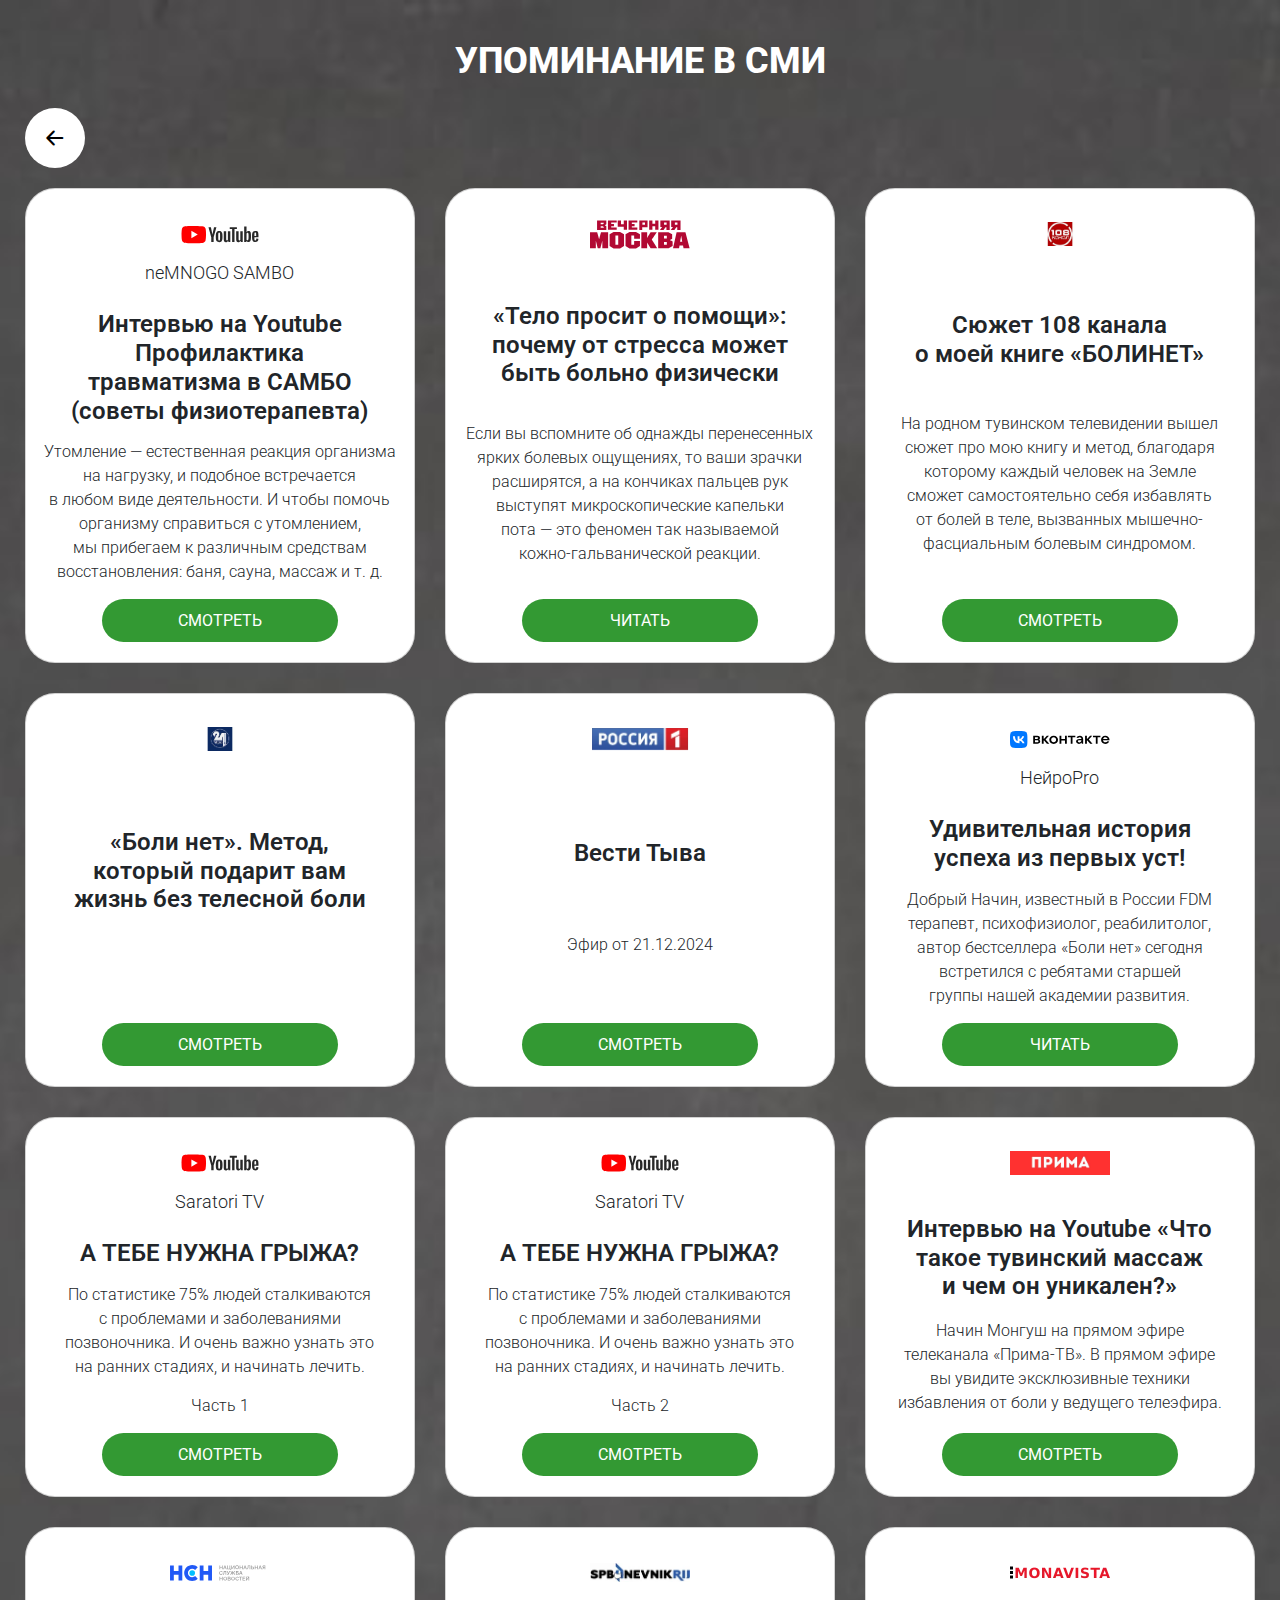
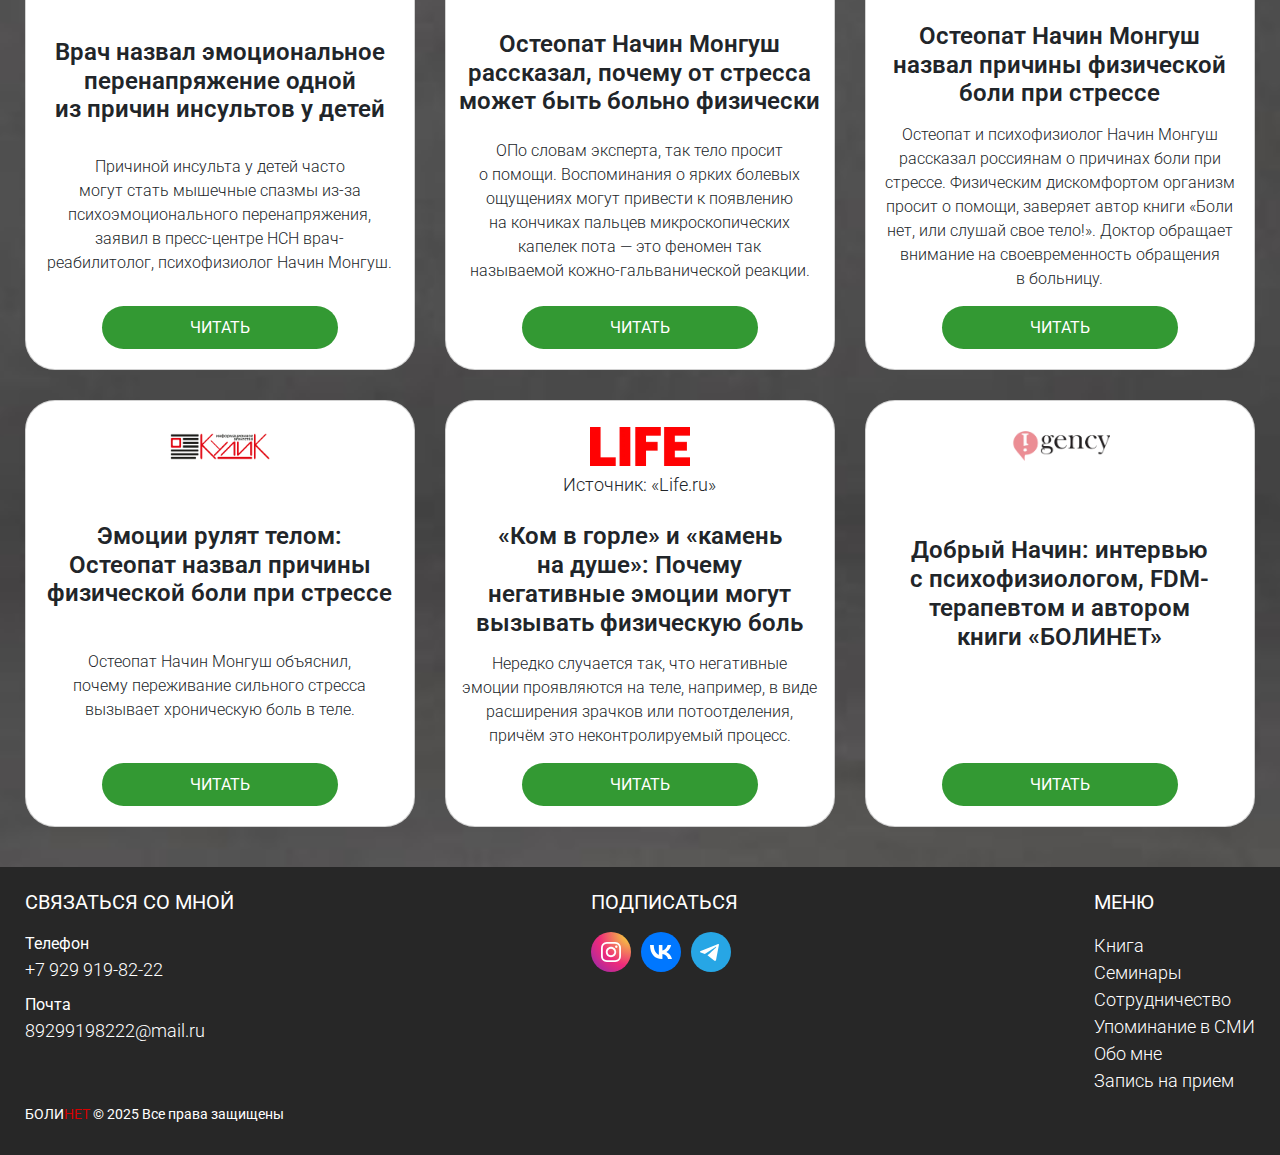
==== commit 2871519f: "fix text" ====
--- a/card.html
+++ b/card.html
@@ -1,3 +1,3 @@
-<!DOCTYPE html><html lang="en"><head><meta charset="UTF-8"/><meta http-equiv="X-UA-Compatible" content="IE=edge"/><meta name="viewport" content="width=device-width, initial-scale=1.0"/><title>Упоминание в&#160;СМИ</title><link href="https://cdn.jsdelivr.net/npm/bootstrap@5.3.3/dist/css/bootstrap.min.css" rel="stylesheet" integrity="sha384-QWTKZyjpPEjISv5WaRU9OFeRpok6YctnYmDr5pNlyT2bRjXh0JMhjY6hW+ALEwIH" crossorigin="anonymous"><link rel="stylesheet" href="https://cdn.jsdelivr.net/npm/bootstrap-icons@1.11.1/font/bootstrap-icons.css"><link rel="stylesheet" href="./css/main.css"/><link rel="icon" type="image/x-icon" href="./img/favicons/apple-touch-icon.png"><link rel="apple-touch-icon" sizes="180x180" href="./img/favicons/apple-touch-icon.png"></head><body><main class="docs"><section class="mediafull"><h2 class="media__title">Упоминание в&#160;сми</h2><div class="container"><a href="index.html" class="mediafull__btn"><i class="bi bi-arrow-left-short"></i></a><div class="grid6 grid-tablet2 grid-mob"><div class="card"><div class="card__logo"> <img src="./img/logo_yt.svg" alt="Логотип источника"></div><div class="card__source"> neMNOGO SAMBO</div><div class="card__title"> Интервью на&#160;Youtube Профилактика травматизма в&#160;САМБО (советы физиотерапевта)</div><div class="card__text"> Утомление&#160;&#8212; естественная реакция организма на&#160;нагрузку, и&#160;подобное встречается в&#160;любом виде деятельности. И&#160;чтобы помочь организму справиться с&#160;утомлением, мы&#160;прибегаем к&#160;различным средствам восстановления: баня, сауна, массаж и&#160;т.&#160;д.</div> <a href="https://www.youtube.com/watch?v=GlMMDOZj5_I" class="card__btn" target="_blank">Смотреть</a></div><div class="card"><div class="card__logo"> <img src="./img/logo_VM.svg" alt="Логотип источника"></div><div class="card__title"> &#171;Тело просит о&#160;помощи&#187;: почему от&#160;стресса может быть больно физически</div><div class="card__text"> Если вы&#160;вспомните об&#160;однажды перенесенных ярких болевых ощущениях, то&#160;ваши зрачки расширятся, а&#160;на кончиках пальцев рук выступят микроскопические капельки пота&#160;&#8212; это феномен так называемой кожно-гальванической реакции.</div> <a href="https://vm-ru.turbopages.org/vm.ru/s/news/1173232-telo-prosit-o-pomoshi-pochemu-ot-stressa-mozhet-byt-bolno-fizicheski" class="card__btn" target="_blank">Читать</a></div><div class="card"><div class="card__logo"><picture><source srcset="./img/logo_108.webp 1x, ./img/logo_108@2x.webp 2x" type="image/webp"><source srcset="./img/logo_108.jpg 1x, ./img/logo_108@2x.jpg 2x" type="image/jpeg"> <img src="./img/logo_108.jpg" alt="Логотип источника"></picture></div><div class="card__title"> Сюжет 108 канала о&#160;моей книге &#171;БОЛИНЕТ&#187;</div><div class="card__text"> На&#160;родном тувинском телевидении вышел сюжет про мою книгу и&#160;метод, благодаря которому каждый человек на Земле сможет самостоятельно себя избавлять от&#160;болей в&#160;теле, вызванных мышечно-фасциальным болевым синдромом.</div> <a href="https://www.youtube.com/watch?v=CKOZ1Z0yuLM" class="card__btn" target="_blank">Смотреть</a></div><div class="card"><div class="card__logo"><picture><source srcset="./img/logo_tyva24.webp 1x, ./img/logo_tyva24@2x.webp 2x" type="image/webp"><source srcset="./img/logo_tyva24.jpg 1x, ./img/logo_tyva24@2x.jpg 2x" type="image/jpeg"> <img src="./img/logo_tyva24.jpg" alt="Логотип источника"></picture></div><div class="card__title"> &#171;Боли нет&#187;. Метод, который подарит вам жизнь без телесной боли</div><div class="card__text"></div> <a href="https://vkvideo.ru/video-54122259_456256127" class="card__btn" target="_blank">Смотреть</a></div><div class="card"><div class="card__logo"><picture><source srcset="./img/Rossiya-1_Logo.webp 1x, ./img/Rossiya-1_Logo@2x.webp 2x" type="image/webp"><source srcset="./img/Rossiya-1_Logo.png 1x, ./img/Rossiya-1_Logo@2x.png 2x" type="image/png"> <img src="./img/Rossiya-1_Logo.png" alt="Логотип источника"></picture></div><div class="card__title"> Вести Тыва</div><div class="card__text"> Эфир от&#160;21.12.2024</div> <a href="https://vk.com/video193049642_456250370" class="card__btn" target="_blank">Смотреть</a></div><div class="card"><div class="card__logo"> <img src="./img/VK_Full_Logo.svg" alt="Логотип источника"></div><div class="card__source"> НейроPro</div><div class="card__title"> Удивительная история успеха из&#160;первых уст!</div><div class="card__text"> Добрый Начин, известный в&#160;России FDM терапевт, психофизиолог, реабилитолог, автор бестселлера &#171;Боли нет&#187; сегодня встретился с&#160;ребятами старшей группы нашей академии развития.</div> <a href="https://vk.com/video193049642_456250370" class="card__btn" target="_blank">Читать</a></div><div class="card"><div class="card__logo"> <img src="./img/logo_yt.svg" alt="Логотип источника"></div><div class="card__source"> Saratori TV</div><div class="card__title"> А&#160;ТЕБЕ НУЖНА ГРЫЖА?</div><div class="card__text"> По&#160;статистике 75% людей сталкиваются с&#160;проблемами и&#160;заболеваниями позвоночника. И&#160;очень важно узнать это на&#160;ранних стадиях, и&#160;начинать лечить.</div><div class="card__text"> Часть&#160;1</div> <a href="https://www.youtube.com/watch?v=APd2cl0c06o" class="card__btn" target="_blank">Смотреть</a></div><div class="card"><div class="card__logo"> <img src="./img/logo_yt.svg" alt="Логотип источника"></div><div class="card__source"> Saratori TV</div><div class="card__title"> А&#160;ТЕБЕ НУЖНА ГРЫЖА?</div><div class="card__text"> По&#160;статистике 75% людей сталкиваются с&#160;проблемами и&#160;заболеваниями позвоночника. И&#160;очень важно узнать это на&#160;ранних стадиях, и&#160;начинать лечить.</div><div class="card__text"> Часть&#160;2</div> <a href="https://www.youtube.com/watch?si=43RVg1JEeRYRP4bR&v=jaFWcutBkXU&feature=youtu.be" class="card__btn" target="_blank">Смотреть</a></div><div class="card"><div class="card__logo"><picture><source srcset="./img/logo_primatv.webp 1x, ./img/logo_primatv@2x.webp 2x" type="image/webp"><source srcset="./img/logo_primatv.jpg 1x, ./img/logo_primatv@2x.jpg 2x" type="image/jpeg"> <img src="./img/logo_primatv.jpg" alt="Логотип источника"></picture></div><div class="card__title"> Интервью на&#160;Youtube &#171;Что такое тувинский массаж и&#160;чем он&#160;уникален?&#187;</div><div class="card__text"> Начин Монгуш на&#160;прямом эфире телеканала &#171;Прима-ТВ&#187;. В&#160;прямом эфире вы&#160;увидите эксклюзивные техники избавления от&#160;боли у&#160;ведущего телеэфира.</div> <a href="https://www.youtube.com/watch?v=FHxwLpBhi-g" class="card__btn" target="_blank">Смотреть</a></div><div class="card"><div class="card__logo"><svg width="212" height="36" viewBox="0 0 212 36" fill="none" xmlns="http://www.w3.org/2000/svg" class="_3X9aw"><path d="M111.535 3.025H110.138V6.325H106.332V3.025H104.935V11H106.332V7.48H110.138V11H111.535V3.025ZM115.699 3.025 112.729 11H114.159L114.775 9.229H118.009L118.636 11H120.165L117.173 3.025H115.699ZM115.182 8.063 116.381 4.642 117.591 8.063H115.182ZM128.664 12.639V9.845H127.619V3.025H126.222V9.834H122.746V3.025H121.349V11H127.366V12.639H128.664ZM130.152 3.025V11H131.505L135.399 5.071V11H136.752V3.025H135.399L131.505 8.954V3.025H130.152ZM142.202 11.143C144.545 11.143 146.008 9.46 146.008 7.007 146.008 4.554 144.545 2.882 142.202 2.882 139.859 2.882 138.396 4.554 138.396 7.007 138.396 9.46 139.859 11.143 142.202 11.143ZM142.202 9.999C140.882 9.999 139.837 8.943 139.837 7.007 139.837 5.071 140.882 4.026 142.202 4.026 143.522 4.026 144.567 5.071 144.567 7.007 144.567 8.943 143.522 9.999 142.202 9.999ZM154.261 3.025H152.864V6.325H149.058V3.025H147.661V11H149.058V7.48H152.864V11H154.261V3.025ZM158.425 3.025 155.455 11H156.885L157.501 9.229H160.735L161.362 11H162.891L159.899 3.025H158.425ZM157.908 8.063 159.107 4.642 160.317 8.063H157.908ZM168.871 11H170.268V3.025H165.021L164.966 5.214C164.9 7.788 164.592 9.834 163.591 9.834H163.437V11H163.767C165.461 11 166.198 9.064 166.319 5.907L166.385 4.191H168.871V11ZM172.362 3.025V11H174.914C176.916 11 178.39 10.494 178.39 8.437 178.39 6.347 176.916 5.863 174.914 5.863H173.759V3.025H172.362ZM174.958 9.834H173.759V7.029H174.958C176.058 7.029 176.96 7.216 176.96 8.437 176.96 9.625 176.058 9.834 174.958 9.834ZM186.39 3.025H184.993V6.325H181.187V3.025H179.79V11H181.187V7.48H184.993V11H186.39V3.025ZM190.554 3.025 187.584 11H189.014L189.63 9.229H192.864L193.491 11H195.02L192.028 3.025H190.554ZM190.037 8.063 191.236 4.642 192.446 8.063H190.037ZM202.045 11V3.025H199.449C197.447 3.025 196.138 3.641 196.138 5.522 196.138 6.666 196.688 7.271 197.645 7.733L195.654 11H197.326L199.031 8.107H200.648V11H202.045ZM199.504 4.191H200.648V6.941H199.504C198.371 6.941 197.579 6.633 197.579 5.566 197.579 4.455 198.327 4.191 199.504 4.191ZM111.623 20.349H110.281C110.039 21.438 109.269 21.999 108.191 21.999 106.915 21.999 105.936 20.921 105.936 18.985 105.936 17.06 106.937 16.026 108.202 16.026 109.236 16.026 110.017 16.598 110.259 17.676H111.601C111.282 15.894 110.017 14.882 108.246 14.882 105.936 14.882 104.495 16.477 104.495 18.985 104.495 21.482 105.848 23.143 108.18 23.143 110.017 23.143 111.293 22.131 111.623 20.349ZM117.793 23H119.19V15.025H113.943L113.888 17.214C113.822 19.788 113.514 21.834 112.513 21.834H112.359V23H112.689C114.383 23 115.12 21.064 115.241 17.907L115.307 16.191H117.793V23ZM125.739 15.025 123.869 19.799 121.845 15.025H120.349L123.209 21.207 123.011 21.526C122.78 21.878 122.516 21.988 122.098 21.988H121.306V23.143H122.197C123.363 23.143 124.012 22.538 124.43 21.57L127.257 15.025H125.739ZM132.308 19.458V23H133.694V19.458H134.486L136.873 23H138.468L135.663 18.809 138.303 15.025H136.741L134.508 18.292H133.694V15.025H132.308V18.292H131.472L129.239 15.025H127.666L130.339 18.798 127.534 23H129.14L131.538 19.458H132.308ZM141.19 18.116V16.18H145.238V15.025H139.793V23H142.796C144.666 23 145.832 22.296 145.832 20.492 145.832 18.71 144.666 18.116 142.862 18.116H141.19ZM142.84 21.845H141.19V19.249H142.807C143.819 19.249 144.391 19.59 144.391 20.525 144.391 21.383 143.83 21.845 142.84 21.845ZM149.428 15.025 146.458 23H147.888L148.504 21.229H151.738L152.365 23H153.894L150.902 15.025H149.428ZM148.911 20.063 150.11 16.642 151.32 20.063H148.911ZM111.535 27.025H110.138V30.325H106.332V27.025H104.935V35H106.332V31.48H110.138V35H111.535V27.025ZM116.986 35.143C119.329 35.143 120.792 33.46 120.792 31.007 120.792 28.554 119.329 26.882 116.986 26.882 114.643 26.882 113.18 28.554 113.18 31.007 113.18 33.46 114.643 35.143 116.986 35.143ZM116.986 33.999C115.666 33.999 114.621 32.943 114.621 31.007 114.621 29.071 115.666 28.026 116.986 28.026 118.306 28.026 119.351 29.071 119.351 31.007 119.351 32.943 118.306 33.999 116.986 33.999ZM122.444 27.025V35H125.645C127.273 35 128.626 34.351 128.626 32.635 128.626 31.579 128.087 31.062 127.427 30.765 127.9 30.479 128.318 29.808 128.318 29.06 128.318 27.421 126.899 27.025 125.447 27.025H122.444ZM123.841 30.358V28.147H125.579C126.371 28.147 126.899 28.51 126.899 29.214 126.899 29.995 126.393 30.358 125.579 30.358H123.841ZM123.841 33.878V31.425H125.623C126.69 31.425 127.185 31.821 127.185 32.635 127.185 33.427 126.69 33.878 125.7 33.878H123.841ZM133.636 35.143C135.979 35.143 137.442 33.46 137.442 31.007 137.442 28.554 135.979 26.882 133.636 26.882 131.293 26.882 129.83 28.554 129.83 31.007 129.83 33.46 131.293 35.143 133.636 35.143ZM133.636 33.999C132.316 33.999 131.271 32.943 131.271 31.007 131.271 29.071 132.316 28.026 133.636 28.026 134.956 28.026 136.001 29.071 136.001 31.007 136.001 32.943 134.956 33.999 133.636 33.999ZM145.879 32.349H144.537C144.295 33.438 143.525 33.999 142.447 33.999 141.171 33.999 140.192 32.921 140.192 30.985 140.192 29.06 141.193 28.026 142.458 28.026 143.492 28.026 144.273 28.598 144.515 29.676H145.857C145.538 27.894 144.273 26.882 142.502 26.882 140.192 26.882 138.751 28.477 138.751 30.985 138.751 33.482 140.104 35.143 142.436 35.143 144.273 35.143 145.549 34.131 145.879 32.349ZM148.732 28.191V35H150.129V28.191H152.637V27.025H146.224V28.191H148.732ZM153.897 27.025V35H159.54V33.823H155.294V31.48H159.309V30.325H155.294V28.191H159.54V27.025H153.897ZM166.672 25.254H165.693C165.649 25.639 165.275 25.87 164.648 25.87 164.01 25.87 163.647 25.639 163.592 25.254H162.613C162.701 26.101 163.416 26.596 164.637 26.596 165.869 26.596 166.595 26.101 166.672 25.254ZM161.26 27.025V35H162.613L166.507 29.071V35H167.86V27.025H166.507L162.613 32.954V27.025H161.26Z" fill="#999999"></path><path d="M8 3H0V35H8V23H18V35H26V3H18V15H8V3Z" fill="#2059F6"></path><path d="M63 3H71V15H81V3H89V35H81V23H71V35H63V3Z" fill="#2059F6"></path><path fill-rule="evenodd" clip-rule="evenodd" d="M47 10C42.0294 10 38 14.0294 38 19 38 23.9706 42.0294 28 47 28 49.4199 28 51.6095 27.0503 53.2304 25.4948L58.7696 31.2669C55.7189 34.1945 51.5661 36 47 36 37.6112 36 30 28.3888 30 19 30 9.61116 37.6112 2 47 2 51.5661 2 55.7189 3.80547 58.7696 6.73309L53.2304 12.5052C51.6095 10.9497 49.4199 10 47 10Z" fill="#2059F6"></path><circle cx="47" cy="19" r="6" fill="#00BFFF"></circle></svg></div><div class="card__title"> Врач назвал эмоциональное перенапряжение одной из&#160;причин инсультов у&#160;детей</div><div class="card__text"> Причиной инсульта у&#160;детей часто могут стать мышечные спазмы из-за психоэмоционального перенапряжения, заявил в&#160;пресс-центре НСН врач-реабилитолог, психофизиолог Начин Монгуш.</div> <a href="https://nsn.fm/zdorovie/vrach-nazval-emotsionalnoe-perenapryazhenie-odnoi-iz-prichin-insultov-u-detei" class="card__btn" target="_blank">Читать</a></div><div class="card"><div class="card__logo"><picture><source srcset="./img/logo_spb.webp 1x, ./img/logo_spb@2x.webp 2x" type="image/webp"><source srcset="./img/logo_spb.jpg 1x, ./img/logo_spb@2x.jpg 2x" type="image/jpeg"> <img src="./img/logo_spb.jpg" alt="Логотип источника"></picture></div><div class="card__title"> Остеопат Начин Монгуш рассказал, почему от&#160;стресса может быть больно физически</div><div class="card__text"> ОПо словам эксперта, так тело просит о&#160;помощи. Воспоминания о&#160;ярких болевых ощущениях могут привести к&#160;появлению на&#160;кончиках пальцев микроскопических капелек пота&#160;&#8212; это феномен так называемой кожно-гальванической реакции.</div> <a href="https://spbdnevnik-ru.turbopages.org/spbdnevnik.ru/s/news/2024-10-18/osteopat-mongush-rasskazal-pochemu-ot-stressa-mozhet-byt-bolno-fizicheski" class="card__btn" target="_blank">Читать</a></div><div class="card"><div class="card__logo"><picture><source srcset="./img/logo_monavista.webp 1x, ./img/logo_monavista@2x.webp 2x" type="image/webp"><source srcset="./img/logo_monavista.png 1x, ./img/logo_monavista@2x.png 2x" type="image/png"> <img src="./img/logo_monavista.png" alt="Логотип источника"></picture></div><div class="card__title"> Остеопат Начин Монгуш назвал причины физической боли при стрессе</div><div class="card__text"> Остеопат и&#160;психофизиолог Начин Монгуш рассказал россиянам о&#160;причинах боли при стрессе. Физическим дискомфортом организм просит о&#160;помощи, заверяет автор книги &#171;Боли нет, или слушай свое тело!&#187;. Доктор обращает внимание на&#160;своевременность обращения в&#160;больницу.</div> <a href="https://news.myseldon.com/ru/news/index/319241116" class="card__btn" target="_blank">Читать</a></div><div class="card"><div class="card__logo"><picture><source srcset="./img/logo_kulik.webp 1x, ./img/logo_kulik@2x.webp 2x" type="image/webp"><source srcset="./img/logo_kulik.png 1x, ./img/logo_kulik@2x.png 2x" type="image/png"> <img src="./img/logo_kulik.png" alt="Логотип источника"></picture></div><div class="card__title"> Эмоции рулят телом: Остеопат назвал причины физической боли при стрессе</div><div class="card__text"> Остеопат Начин Монгуш объяснил, почему переживание сильного стресса вызывает хроническую боль в&#160;теле.</div> <a href="https://akpars.ru/articles/131051/vrach-mongush-rasskazal-kak-ot-stressa-voznikaet-fizicheskaya-bol/?ysclid=m3j3sc6v5n920418529" class="card__btn" target="_blank">Читать</a></div><div class="card"><div class="card__logo"><picture><source srcset="./img/logo_life.webp 1x, ./img/logo_life@2x.webp 2x" type="image/webp"><source srcset="./img/logo_life.jpg 1x, ./img/logo_life@2x.jpg 2x" type="image/jpeg"> <img src="./img/logo_life.jpg" alt="Логотип источника"></picture></div><div class="card__source"> Источник: &#171;Life.ru&#187;</div><div class="card__title"> &#171;Ком в&#160;горле&#187; и&#160;&#171;камень на&#160;душе&#187;: Почему негативные эмоции могут вызывать физическую боль</div><div class="card__text"> Нередко случается так, что негативные эмоции проявляются на&#160;теле, например, в&#160;виде расширения зрачков или потоотделения, причём это неконтролируемый процесс.</div> <a href="https://life-ru.turbopages.org/life.ru/s/p/1695766" class="card__btn" target="_blank">Читать</a></div><div class="card"><div class="card__logo"><picture><source srcset="./img/igency.webp 1x, ./img/igency@2x.webp 2x" type="image/webp"><source srcset="./img/igency.jpg 1x, ./img/igency@2x.jpg 2x" type="image/jpeg"> <img src="./img/igency.jpg" alt="Логотип источника"></picture></div><div class="card__title"> Добрый Начин: интервью с&#160;психофизиологом, FDM-терапевтом и&#160;автором книги &#171;БОЛИНЕТ&#187;</div><div class="card__text"></div> <a href="https://i-gency.ru/lifestyle/dobryj-nachin-intervyu-s-psihofiziologom-fdm-terapevtom-i-avtorom-knigi-bolinet/" class="card__btn" target="_blank">Читать</a></div></div></div></section></main><footer class="footer" id="footer"><div class="container"><div class="footer__menu "><div class="footer__item"><div class="footer__title"> связаться со&#160;мной</div><div class="footer__elem"><div class="footer__name"> Телефон</div><div class="footer__text"> <a href="tel:+79299198222">+7&#160;929&#160;919-82-22</a></div></div><div class="footer__elem"><div class="footer__name"> Почта</div><div class="footer__text"> <a href="mailto:89299198222@mail.ru">89299198222@mail.ru</a></div></div></div><div class="footer__item"><div class="footer__title"> Подписаться</div><div class="about__social"> <a href="https://www.instagram.com/dobryi_nachin?igsh=YndjcWNjajVtOGR3
+<!DOCTYPE html><html lang="en"><head><meta charset="UTF-8"/><meta http-equiv="X-UA-Compatible" content="IE=edge"/><meta name="viewport" content="width=device-width, initial-scale=1.0"/><title>Упоминание в&#160;СМИ</title><link href="https://cdn.jsdelivr.net/npm/bootstrap@5.3.3/dist/css/bootstrap.min.css" rel="stylesheet" integrity="sha384-QWTKZyjpPEjISv5WaRU9OFeRpok6YctnYmDr5pNlyT2bRjXh0JMhjY6hW+ALEwIH" crossorigin="anonymous"><link rel="stylesheet" href="https://cdn.jsdelivr.net/npm/bootstrap-icons@1.11.1/font/bootstrap-icons.css"><link rel="stylesheet" href="https://cdnjs.cloudflare.com/ajax/libs/animate.css/4.1.1/animate.min.css"/><link rel="stylesheet" href="./css/main.css"/><link rel="icon" type="image/x-icon" href="./img/favicons/apple-touch-icon.png"><link rel="apple-touch-icon" sizes="180x180" href="./img/favicons/apple-touch-icon.png"></head><body><main class="docs"><section class="mediafull"><h2 class="media__title">Упоминание в&#160;сми</h2><div class="container"><a href="index.html" class="mediafull__btn"><i class="bi bi-arrow-left-short"></i></a><div class="grid6 grid-tablet2 grid-mob"><div class="card"><div class="card__logo"> <img src="./img/logo_yt.svg" alt="Логотип источника"></div><div class="card__source"> neMNOGO SAMBO</div><div class="card__title"> Интервью на&#160;Youtube Профилактика травматизма в&#160;САМБО (советы физиотерапевта)</div><div class="card__text"> Утомление&#160;&#8212; естественная реакция организма на&#160;нагрузку, и&#160;подобное встречается в&#160;любом виде деятельности. И&#160;чтобы помочь организму справиться с&#160;утомлением, мы&#160;прибегаем к&#160;различным средствам восстановления: баня, сауна, массаж и&#160;т.&#160;д.</div> <a href="https://www.youtube.com/watch?v=GlMMDOZj5_I" class="card__btn" target="_blank">Смотреть</a></div><div class="card"><div class="card__logo"> <img src="./img/logo_VM.svg" alt="Логотип источника"></div><div class="card__title"> &#171;Тело просит о&#160;помощи&#187;: почему от&#160;стресса может быть больно физически</div><div class="card__text"> Если вы&#160;вспомните об&#160;однажды перенесенных ярких болевых ощущениях, то&#160;ваши зрачки расширятся, а&#160;на кончиках пальцев рук выступят микроскопические капельки пота&#160;&#8212; это феномен так называемой кожно-гальванической реакции.</div> <a href="https://vm-ru.turbopages.org/vm.ru/s/news/1173232-telo-prosit-o-pomoshi-pochemu-ot-stressa-mozhet-byt-bolno-fizicheski" class="card__btn" target="_blank">Читать</a></div><div class="card"><div class="card__logo"><picture><source srcset="./img/logo_108.webp 1x, ./img/logo_108@2x.webp 2x" type="image/webp"><source srcset="./img/logo_108.jpg 1x, ./img/logo_108@2x.jpg 2x" type="image/jpeg"> <img src="./img/logo_108.jpg" alt="Логотип источника"></picture></div><div class="card__title"> Сюжет 108 канала о&#160;моей книге &#171;БОЛИНЕТ&#187;</div><div class="card__text"> На&#160;родном тувинском телевидении вышел сюжет про мою книгу и&#160;метод, благодаря которому каждый человек на Земле сможет самостоятельно себя избавлять от&#160;болей в&#160;теле, вызванных мышечно-фасциальным болевым синдромом.</div> <a href="https://www.youtube.com/watch?v=CKOZ1Z0yuLM" class="card__btn" target="_blank">Смотреть</a></div><div class="card"><div class="card__logo"><picture><source srcset="./img/logo_tyva24.webp 1x, ./img/logo_tyva24@2x.webp 2x" type="image/webp"><source srcset="./img/logo_tyva24.jpg 1x, ./img/logo_tyva24@2x.jpg 2x" type="image/jpeg"> <img src="./img/logo_tyva24.jpg" alt="Логотип источника"></picture></div><div class="card__title"> &#171;Боли нет&#187;. Метод, который подарит вам жизнь без телесной боли</div><div class="card__text"></div> <a href="https://vkvideo.ru/video-54122259_456256127" class="card__btn" target="_blank">Смотреть</a></div><div class="card"><div class="card__logo"><picture><source srcset="./img/Rossiya-1_Logo.webp 1x, ./img/Rossiya-1_Logo@2x.webp 2x" type="image/webp"><source srcset="./img/Rossiya-1_Logo.png 1x, ./img/Rossiya-1_Logo@2x.png 2x" type="image/png"> <img src="./img/Rossiya-1_Logo.png" alt="Логотип источника"></picture></div><div class="card__title"> Вести Тыва</div><div class="card__text"> Эфир от&#160;21.12.2024</div> <a href="https://vk.com/video193049642_456250370" class="card__btn" target="_blank">Смотреть</a></div><div class="card"><div class="card__logo"> <img src="./img/VK_Full_Logo.svg" alt="Логотип источника"></div><div class="card__source"> НейроPro</div><div class="card__title"> Удивительная история успеха из&#160;первых уст!</div><div class="card__text"> Добрый Начин, известный в&#160;России FDM терапевт, психофизиолог, реабилитолог, автор бестселлера &#171;Боли нет&#187; сегодня встретился с&#160;ребятами старшей группы нашей академии развития.</div> <a href="https://vk.com/video193049642_456250370" class="card__btn" target="_blank">Читать</a></div><div class="card"><div class="card__logo"> <img src="./img/logo_yt.svg" alt="Логотип источника"></div><div class="card__source"> Saratori TV</div><div class="card__title"> А&#160;ТЕБЕ НУЖНА ГРЫЖА?</div><div class="card__text"> По&#160;статистике 75% людей сталкиваются с&#160;проблемами и&#160;заболеваниями позвоночника. И&#160;очень важно узнать это на&#160;ранних стадиях, и&#160;начинать лечить.</div><div class="card__text"> Часть&#160;1</div> <a href="https://www.youtube.com/watch?v=APd2cl0c06o" class="card__btn" target="_blank">Смотреть</a></div><div class="card"><div class="card__logo"> <img src="./img/logo_yt.svg" alt="Логотип источника"></div><div class="card__source"> Saratori TV</div><div class="card__title"> А&#160;ТЕБЕ НУЖНА ГРЫЖА?</div><div class="card__text"> По&#160;статистике 75% людей сталкиваются с&#160;проблемами и&#160;заболеваниями позвоночника. И&#160;очень важно узнать это на&#160;ранних стадиях, и&#160;начинать лечить.</div><div class="card__text"> Часть&#160;2</div> <a href="https://www.youtube.com/watch?si=43RVg1JEeRYRP4bR&v=jaFWcutBkXU&feature=youtu.be" class="card__btn" target="_blank">Смотреть</a></div><div class="card"><div class="card__logo"><picture><source srcset="./img/logo_primatv.webp 1x, ./img/logo_primatv@2x.webp 2x" type="image/webp"><source srcset="./img/logo_primatv.jpg 1x, ./img/logo_primatv@2x.jpg 2x" type="image/jpeg"> <img src="./img/logo_primatv.jpg" alt="Логотип источника"></picture></div><div class="card__title"> Интервью на&#160;Youtube &#171;Что такое тувинский массаж и&#160;чем он&#160;уникален?&#187;</div><div class="card__text"> Начин Монгуш на&#160;прямом эфире телеканала &#171;Прима-ТВ&#187;. В&#160;прямом эфире вы&#160;увидите эксклюзивные техники избавления от&#160;боли у&#160;ведущего телеэфира.</div> <a href="https://www.youtube.com/watch?v=FHxwLpBhi-g" class="card__btn" target="_blank">Смотреть</a></div><div class="card"><div class="card__logo"><svg width="212" height="36" viewBox="0 0 212 36" fill="none" xmlns="http://www.w3.org/2000/svg" class="_3X9aw"><path d="M111.535 3.025H110.138V6.325H106.332V3.025H104.935V11H106.332V7.48H110.138V11H111.535V3.025ZM115.699 3.025 112.729 11H114.159L114.775 9.229H118.009L118.636 11H120.165L117.173 3.025H115.699ZM115.182 8.063 116.381 4.642 117.591 8.063H115.182ZM128.664 12.639V9.845H127.619V3.025H126.222V9.834H122.746V3.025H121.349V11H127.366V12.639H128.664ZM130.152 3.025V11H131.505L135.399 5.071V11H136.752V3.025H135.399L131.505 8.954V3.025H130.152ZM142.202 11.143C144.545 11.143 146.008 9.46 146.008 7.007 146.008 4.554 144.545 2.882 142.202 2.882 139.859 2.882 138.396 4.554 138.396 7.007 138.396 9.46 139.859 11.143 142.202 11.143ZM142.202 9.999C140.882 9.999 139.837 8.943 139.837 7.007 139.837 5.071 140.882 4.026 142.202 4.026 143.522 4.026 144.567 5.071 144.567 7.007 144.567 8.943 143.522 9.999 142.202 9.999ZM154.261 3.025H152.864V6.325H149.058V3.025H147.661V11H149.058V7.48H152.864V11H154.261V3.025ZM158.425 3.025 155.455 11H156.885L157.501 9.229H160.735L161.362 11H162.891L159.899 3.025H158.425ZM157.908 8.063 159.107 4.642 160.317 8.063H157.908ZM168.871 11H170.268V3.025H165.021L164.966 5.214C164.9 7.788 164.592 9.834 163.591 9.834H163.437V11H163.767C165.461 11 166.198 9.064 166.319 5.907L166.385 4.191H168.871V11ZM172.362 3.025V11H174.914C176.916 11 178.39 10.494 178.39 8.437 178.39 6.347 176.916 5.863 174.914 5.863H173.759V3.025H172.362ZM174.958 9.834H173.759V7.029H174.958C176.058 7.029 176.96 7.216 176.96 8.437 176.96 9.625 176.058 9.834 174.958 9.834ZM186.39 3.025H184.993V6.325H181.187V3.025H179.79V11H181.187V7.48H184.993V11H186.39V3.025ZM190.554 3.025 187.584 11H189.014L189.63 9.229H192.864L193.491 11H195.02L192.028 3.025H190.554ZM190.037 8.063 191.236 4.642 192.446 8.063H190.037ZM202.045 11V3.025H199.449C197.447 3.025 196.138 3.641 196.138 5.522 196.138 6.666 196.688 7.271 197.645 7.733L195.654 11H197.326L199.031 8.107H200.648V11H202.045ZM199.504 4.191H200.648V6.941H199.504C198.371 6.941 197.579 6.633 197.579 5.566 197.579 4.455 198.327 4.191 199.504 4.191ZM111.623 20.349H110.281C110.039 21.438 109.269 21.999 108.191 21.999 106.915 21.999 105.936 20.921 105.936 18.985 105.936 17.06 106.937 16.026 108.202 16.026 109.236 16.026 110.017 16.598 110.259 17.676H111.601C111.282 15.894 110.017 14.882 108.246 14.882 105.936 14.882 104.495 16.477 104.495 18.985 104.495 21.482 105.848 23.143 108.18 23.143 110.017 23.143 111.293 22.131 111.623 20.349ZM117.793 23H119.19V15.025H113.943L113.888 17.214C113.822 19.788 113.514 21.834 112.513 21.834H112.359V23H112.689C114.383 23 115.12 21.064 115.241 17.907L115.307 16.191H117.793V23ZM125.739 15.025 123.869 19.799 121.845 15.025H120.349L123.209 21.207 123.011 21.526C122.78 21.878 122.516 21.988 122.098 21.988H121.306V23.143H122.197C123.363 23.143 124.012 22.538 124.43 21.57L127.257 15.025H125.739ZM132.308 19.458V23H133.694V19.458H134.486L136.873 23H138.468L135.663 18.809 138.303 15.025H136.741L134.508 18.292H133.694V15.025H132.308V18.292H131.472L129.239 15.025H127.666L130.339 18.798 127.534 23H129.14L131.538 19.458H132.308ZM141.19 18.116V16.18H145.238V15.025H139.793V23H142.796C144.666 23 145.832 22.296 145.832 20.492 145.832 18.71 144.666 18.116 142.862 18.116H141.19ZM142.84 21.845H141.19V19.249H142.807C143.819 19.249 144.391 19.59 144.391 20.525 144.391 21.383 143.83 21.845 142.84 21.845ZM149.428 15.025 146.458 23H147.888L148.504 21.229H151.738L152.365 23H153.894L150.902 15.025H149.428ZM148.911 20.063 150.11 16.642 151.32 20.063H148.911ZM111.535 27.025H110.138V30.325H106.332V27.025H104.935V35H106.332V31.48H110.138V35H111.535V27.025ZM116.986 35.143C119.329 35.143 120.792 33.46 120.792 31.007 120.792 28.554 119.329 26.882 116.986 26.882 114.643 26.882 113.18 28.554 113.18 31.007 113.18 33.46 114.643 35.143 116.986 35.143ZM116.986 33.999C115.666 33.999 114.621 32.943 114.621 31.007 114.621 29.071 115.666 28.026 116.986 28.026 118.306 28.026 119.351 29.071 119.351 31.007 119.351 32.943 118.306 33.999 116.986 33.999ZM122.444 27.025V35H125.645C127.273 35 128.626 34.351 128.626 32.635 128.626 31.579 128.087 31.062 127.427 30.765 127.9 30.479 128.318 29.808 128.318 29.06 128.318 27.421 126.899 27.025 125.447 27.025H122.444ZM123.841 30.358V28.147H125.579C126.371 28.147 126.899 28.51 126.899 29.214 126.899 29.995 126.393 30.358 125.579 30.358H123.841ZM123.841 33.878V31.425H125.623C126.69 31.425 127.185 31.821 127.185 32.635 127.185 33.427 126.69 33.878 125.7 33.878H123.841ZM133.636 35.143C135.979 35.143 137.442 33.46 137.442 31.007 137.442 28.554 135.979 26.882 133.636 26.882 131.293 26.882 129.83 28.554 129.83 31.007 129.83 33.46 131.293 35.143 133.636 35.143ZM133.636 33.999C132.316 33.999 131.271 32.943 131.271 31.007 131.271 29.071 132.316 28.026 133.636 28.026 134.956 28.026 136.001 29.071 136.001 31.007 136.001 32.943 134.956 33.999 133.636 33.999ZM145.879 32.349H144.537C144.295 33.438 143.525 33.999 142.447 33.999 141.171 33.999 140.192 32.921 140.192 30.985 140.192 29.06 141.193 28.026 142.458 28.026 143.492 28.026 144.273 28.598 144.515 29.676H145.857C145.538 27.894 144.273 26.882 142.502 26.882 140.192 26.882 138.751 28.477 138.751 30.985 138.751 33.482 140.104 35.143 142.436 35.143 144.273 35.143 145.549 34.131 145.879 32.349ZM148.732 28.191V35H150.129V28.191H152.637V27.025H146.224V28.191H148.732ZM153.897 27.025V35H159.54V33.823H155.294V31.48H159.309V30.325H155.294V28.191H159.54V27.025H153.897ZM166.672 25.254H165.693C165.649 25.639 165.275 25.87 164.648 25.87 164.01 25.87 163.647 25.639 163.592 25.254H162.613C162.701 26.101 163.416 26.596 164.637 26.596 165.869 26.596 166.595 26.101 166.672 25.254ZM161.26 27.025V35H162.613L166.507 29.071V35H167.86V27.025H166.507L162.613 32.954V27.025H161.26Z" fill="#999999"></path><path d="M8 3H0V35H8V23H18V35H26V3H18V15H8V3Z" fill="#2059F6"></path><path d="M63 3H71V15H81V3H89V35H81V23H71V35H63V3Z" fill="#2059F6"></path><path fill-rule="evenodd" clip-rule="evenodd" d="M47 10C42.0294 10 38 14.0294 38 19 38 23.9706 42.0294 28 47 28 49.4199 28 51.6095 27.0503 53.2304 25.4948L58.7696 31.2669C55.7189 34.1945 51.5661 36 47 36 37.6112 36 30 28.3888 30 19 30 9.61116 37.6112 2 47 2 51.5661 2 55.7189 3.80547 58.7696 6.73309L53.2304 12.5052C51.6095 10.9497 49.4199 10 47 10Z" fill="#2059F6"></path><circle cx="47" cy="19" r="6" fill="#00BFFF"></circle></svg></div><div class="card__title"> Врач назвал эмоциональное перенапряжение одной из&#160;причин инсультов у&#160;детей</div><div class="card__text"> Причиной инсульта у&#160;детей часто могут стать мышечные спазмы из-за психоэмоционального перенапряжения, заявил в&#160;пресс-центре НСН врач-реабилитолог, психофизиолог Начин Монгуш.</div> <a href="https://nsn.fm/zdorovie/vrach-nazval-emotsionalnoe-perenapryazhenie-odnoi-iz-prichin-insultov-u-detei" class="card__btn" target="_blank">Читать</a></div><div class="card"><div class="card__logo"><picture><source srcset="./img/logo_spb.webp 1x, ./img/logo_spb@2x.webp 2x" type="image/webp"><source srcset="./img/logo_spb.jpg 1x, ./img/logo_spb@2x.jpg 2x" type="image/jpeg"> <img src="./img/logo_spb.jpg" alt="Логотип источника"></picture></div><div class="card__title"> Остеопат Начин Монгуш рассказал, почему от&#160;стресса может быть больно физически</div><div class="card__text"> ОПо словам эксперта, так тело просит о&#160;помощи. Воспоминания о&#160;ярких болевых ощущениях могут привести к&#160;появлению на&#160;кончиках пальцев микроскопических капелек пота&#160;&#8212; это феномен так называемой кожно-гальванической реакции.</div> <a href="https://spbdnevnik-ru.turbopages.org/spbdnevnik.ru/s/news/2024-10-18/osteopat-mongush-rasskazal-pochemu-ot-stressa-mozhet-byt-bolno-fizicheski" class="card__btn" target="_blank">Читать</a></div><div class="card"><div class="card__logo"><picture><source srcset="./img/logo_monavista.webp 1x, ./img/logo_monavista@2x.webp 2x" type="image/webp"><source srcset="./img/logo_monavista.png 1x, ./img/logo_monavista@2x.png 2x" type="image/png"> <img src="./img/logo_monavista.png" alt="Логотип источника"></picture></div><div class="card__title"> Остеопат Начин Монгуш назвал причины физической боли при стрессе</div><div class="card__text"> Остеопат и&#160;психофизиолог Начин Монгуш рассказал россиянам о&#160;причинах боли при стрессе. Физическим дискомфортом организм просит о&#160;помощи, заверяет автор книги &#171;Боли нет, или слушай свое тело!&#187;. Доктор обращает внимание на&#160;своевременность обращения в&#160;больницу.</div> <a href="https://news.myseldon.com/ru/news/index/319241116" class="card__btn" target="_blank">Читать</a></div><div class="card"><div class="card__logo"><picture><source srcset="./img/logo_kulik.webp 1x, ./img/logo_kulik@2x.webp 2x" type="image/webp"><source srcset="./img/logo_kulik.png 1x, ./img/logo_kulik@2x.png 2x" type="image/png"> <img src="./img/logo_kulik.png" alt="Логотип источника"></picture></div><div class="card__title"> Эмоции рулят телом: Остеопат назвал причины физической боли при стрессе</div><div class="card__text"> Остеопат Начин Монгуш объяснил, почему переживание сильного стресса вызывает хроническую боль в&#160;теле.</div> <a href="https://akpars.ru/articles/131051/vrach-mongush-rasskazal-kak-ot-stressa-voznikaet-fizicheskaya-bol/?ysclid=m3j3sc6v5n920418529" class="card__btn" target="_blank">Читать</a></div><div class="card"><div class="card__logo"><picture><source srcset="./img/logo_life.webp 1x, ./img/logo_life@2x.webp 2x" type="image/webp"><source srcset="./img/logo_life.jpg 1x, ./img/logo_life@2x.jpg 2x" type="image/jpeg"> <img src="./img/logo_life.jpg" alt="Логотип источника"></picture></div><div class="card__source"> Источник: &#171;Life.ru&#187;</div><div class="card__title"> &#171;Ком в&#160;горле&#187; и&#160;&#171;камень на&#160;душе&#187;: Почему негативные эмоции могут вызывать физическую боль</div><div class="card__text"> Нередко случается так, что негативные эмоции проявляются на&#160;теле, например, в&#160;виде расширения зрачков или потоотделения, причём это неконтролируемый процесс.</div> <a href="https://life-ru.turbopages.org/life.ru/s/p/1695766" class="card__btn" target="_blank">Читать</a></div><div class="card"><div class="card__logo"><picture><source srcset="./img/igency.webp 1x, ./img/igency@2x.webp 2x" type="image/webp"><source srcset="./img/igency.jpg 1x, ./img/igency@2x.jpg 2x" type="image/jpeg"> <img src="./img/igency.jpg" alt="Логотип источника"></picture></div><div class="card__title"> Добрый Начин: интервью с&#160;психофизиологом, FDM-терапевтом и&#160;автором книги &#171;БОЛИНЕТ&#187;</div><div class="card__text"></div> <a href="https://i-gency.ru/lifestyle/dobryj-nachin-intervyu-s-psihofiziologom-fdm-terapevtom-i-avtorom-knigi-bolinet/" class="card__btn" target="_blank">Читать</a></div></div></div></section></main><footer class="footer" id="footer"><div class="container"><div class="footer__menu "><div class="footer__item"><div class="footer__title"> связаться со&#160;мной</div><div class="footer__elem"><div class="footer__name"> Телефон</div><div class="footer__text"> <a href="tel:+79299198222">+7&#160;929&#160;919-82-22</a></div></div><div class="footer__elem"><div class="footer__name"> Почта</div><div class="footer__text"> <a href="mailto:89299198222@mail.ru">89299198222@mail.ru</a></div></div></div><div class="footer__item"><div class="footer__title"> Подписаться</div><div class="about__social"> <a href="https://www.instagram.com/dobryi_nachin?igsh=YndjcWNjajVtOGR3
 				" target="_blank"><img src="./img/instagram.svg" alt="Инстаграм"></a> <a href="https://vk.com/club226574762" target="_blank"><img src="./img/vk.svg" alt="Вконтакте"></a> <a href="https://t.me/Dobryi_Nachin_Method
-				" target="_blank"><img src="./img/telegram.svg" alt="Телеграм"></a></div></div><div class="footer__item"><div class="footer__title"> Меню</div><ul><li><a href="#book">Книга</a></li><li><a href="#seminar">Семинары</a></li><li><a href="#collab">Сотрудничество</a></li><li><a href="#media">Упоминание в&#160;СМИ</a></li><li><a href="#about">Обо мне</a></li><li><a href="#registration">Запись на&#160;прием</a></li></ul></div></div><div class="footer__copyright"> БОЛИНЕТ &#169; 2025 Все права защищены</div></div></footer><script src="./js/index.bundle.js"></script><script src="https://cdn.jsdelivr.net/npm/bootstrap@5.3.3/dist/js/bootstrap.bundle.min.js" integrity="sha384-YvpcrYf0tY3lHB60NNkmXc5s9fDVZLESaAA55NDzOxhy9GkcIdslK1eN7N6jIeHz" crossorigin="anonymous"></script></body></html>+				" target="_blank"><img src="./img/telegram.svg" alt="Телеграм"></a></div></div><div class="footer__item"><div class="footer__title"> Меню</div><ul><li><a href="#book">Книга</a></li><li><a href="#seminar">Семинары</a></li><li><a href="#collab">Сотрудничество</a></li><li><a href="#media">Упоминание в&#160;СМИ</a></li><li><a href="#about">Обо мне</a></li><li><a href="#registration">Запись на&#160;прием</a></li></ul></div></div><div class="footer__copyright"> БОЛИ<span>НЕТ</span> &#169; 2025 Все права защищены</div></div></footer><script src="./js/index.bundle.js"></script><script src="https://cdn.jsdelivr.net/npm/bootstrap@5.3.3/dist/js/bootstrap.bundle.min.js" integrity="sha384-YvpcrYf0tY3lHB60NNkmXc5s9fDVZLESaAA55NDzOxhy9GkcIdslK1eN7N6jIeHz" crossorigin="anonymous"></script></body></html>--- a/css/main.css
+++ b/css/main.css
@@ -1,2 +1,2 @@
-@charset "UTF-8";@-webkit-keyframes moveUpDown{0%,to{-webkit-transform:translateY(0);transform:translateY(0)}50%{-webkit-transform:translateY(6px);transform:translateY(6px)}}@keyframes moveUpDown{0%,to{-webkit-transform:translateY(0);transform:translateY(0)}50%{-webkit-transform:translateY(6px);transform:translateY(6px)}}*{padding:0;margin:0;border:0}*,::after,::before{-webkit-box-sizing:border-box;box-sizing:border-box}a,a:hover,a:link,a:visited{text-decoration:none}aside,footer,header,legend,main,nav,section{display:block}h1,h2,h3,h4,h5,h6,p{font-size:inherit;font-weight:inherit}ul,ul li{list-style:none;padding:0}img{vertical-align:top}img,svg{max-width:100%;height:auto}address{font-style:normal}input,select,textarea{background-color:transparent}button,input,select,textarea{font-family:inherit;font-size:inherit;color:inherit}input::-ms-clear{display:none}button,input[type=submit]{display:inline-block;-webkit-box-shadow:none;box-shadow:none;background-color:transparent;background:0 0;cursor:pointer}button:active,button:focus,input:active,input:focus{outline:0}button::-moz-focus-inner{padding:0;border:0}label{cursor:pointer}:root{--container-width:1260px;--container-padding:15px;--font-main:"Roboto", sans-serif;--font-accent:"Roboto", sans-serif;--font-titles:var(--font-accent);--page-bg:#fff;--text-color:#000;--accent:#ac182c;--link-color:#2578c8;--laptop-size:1199px;--tablet-size:959px;--mobile-size:599px}.dark{--page-bg:#252526;--text-color:#fff}@font-face{font-family:Roboto;font-display:swap;src:url(../fonts/Roboto-Black.woff2) format("woff2"),url(../fonts/Roboto-Black.woff) format("woff");font-weight:900;font-style:normal}@font-face{font-family:Roboto;font-display:swap;src:url(../fonts/Roboto-Light.woff2) format("woff2"),url(../fonts/Roboto-Light.woff) format("woff");font-weight:300;font-style:normal}@font-face{font-family:Roboto;font-display:swap;src:url(../fonts/Roboto-Regular.woff2) format("woff2"),url(../fonts/Roboto-Regular.woff) format("woff");font-weight:400;font-style:normal}@font-face{font-family:Roboto;font-display:swap;src:url(../fonts/Roboto-Medium.woff2) format("woff2"),url(../fonts/Roboto-Medium.woff) format("woff");font-weight:500;font-style:normal}@font-face{font-family:Roboto;font-display:swap;src:url(../fonts/Roboto-SemiBold.woff2) format("woff2"),url(../fonts/Roboto-SemiBold.woff) format("woff");font-weight:600;font-style:normal}@font-face{font-family:Roboto;font-display:swap;src:url(../fonts/Roboto-Thin.woff2) format("woff2"),url(../fonts/Roboto-Thin.woff) format("woff");font-weight:100;font-style:normal}@font-face{font-family:Roboto;font-display:swap;src:url(../fonts/Roboto-ExtraBold.woff2) format("woff2"),url(../fonts/Roboto-ExtraBold.woff) format("woff");font-weight:800;font-style:normal}@font-face{font-family:Roboto;font-display:swap;src:url(../fonts/Roboto-Bold.woff2) format("woff2"),url(../fonts/Roboto-Bold.woff) format("woff");font-weight:700;font-style:normal}html{scroll-behavior:smooth;background-color:#272727}body{background-color:var(--page-bg);color:var(--text-color);font-family:var(--font-main);text-wrap:balance}img{display:block}a{color:var(--link-color)}code,pre.code{background-color:#e9f1f6;padding:.2rem;border-radius:4px}pre.code{overflow-x:auto;padding:1rem}.docs{display:grid;line-height:1.5}.docs p{margin:1rem 0}.docs ol,.docs ul{padding-left:2rem}.docs ol li,.docs ul li{list-style:disc;margin-bottom:.5rem}.docs ol li{list-style:decimal}.docs section,.docs section.docs{padding:40px 0}.docs small{font-size:1rem;color:#acacac}.docs .title-1:first-child,.docs .title-2:first-child{margin-top:0!important}.test,.test-2{width:600px;height:300px;margin:50px auto;background-color:#999;background-position:center center;background-size:cover;background-repeat:no-repeat}.test{background-image:url(./../img/project-02.jpg)}.test-2{background-image:-webkit-image-set(url(./../img/project-02.jpg) 1x,url(./../img/project-02@2x.jpg) 2x);background-image:image-set(url(./../img/project-02.jpg) 1x,url(./../img/project-02@2x.jpg) 2x)}.none{display:none!important}.visually-hidden{position:absolute;width:1px;height:1px;margin:-1px;border:0;padding:0;white-space:nowrap;-webkit-clip-path:inset(100%);clip-path:inset(100%);clip:rect(0 0 0 0);overflow:hidden}.no-scroll{overflow-y:hidden}.text-left{text-align:left}.text-right{text-align:right}.text-center{text-align:center}.d-flex,body,html{display:-webkit-box;display:-ms-flexbox;display:flex}.flex-center{-webkit-box-pack:center;-ms-flex-pack:center;justify-content:center}.content-demo{margin-bottom:5rem;padding:1rem;background-color:#dadada}.container,.container-full{padding:0 var(--container-padding)}.container{margin:0 auto;max-width:var(--container-width);width:100%}.container-full{max-width:100%}.container-left-50,.container-right-50{padding:0 var(--container-padding);max-width:50%}.container-right-50{margin-left:auto}.container-right{padding-left:calc((100% - var(--container-width))/2 + var(--container-padding))}.container-left{padding-right:calc((100% - var(--container-width))/2 + var(--container-padding))}.container-half-left{padding-right:calc((100% - var(--container-width))/2 + var(--container-width)/2);padding-left:calc((100% - var(--container-width))/2 + var(--container-padding))}.container-half-right{padding-left:calc((100% - var(--container-width))/2 + var(--container-width)/2);padding-right:calc((100% - var(--container-width))/2 + var(--container-padding))}body,html{min-height:100vh;-webkit-box-orient:vertical;-webkit-box-direction:normal;-ms-flex-direction:column;flex-direction:column}.footer{margin-top:auto}.grid,.grid12,.grid2,.grid3,.grid4,.grid6{display:grid;gap:1.875em}.grid{grid-template-columns:100%}.grid2{grid-template-columns:repeat(2,calc(50% - .5em))}.grid3{grid-template-columns:repeat(3,calc(33.3333333333% - 1.25em))}.grid4{grid-template-columns:repeat(4,calc(25% - 1.40625em))}.grid6{grid-template-columns:repeat(6,calc(16.6666666667% - 1.5625em))}.grid12{grid-template-columns:repeat(12,calc(8.3333333333% - 1.72em))}.about{min-height:860px}.about__wrapper{margin-top:35px}.about__title{text-align:center;font-size:36px;font-weight:800;text-transform:uppercase}.about__info,.about__photo{display:-webkit-box;display:-ms-flexbox;display:flex;-webkit-box-pack:center;-ms-flex-pack:center;justify-content:center}.about__photo{-webkit-box-align:center;-ms-flex-align:center;align-items:center;max-width:350px;max-height:350px;overflow:hidden;grid-column:2/span 4}.about__info{-webkit-box-orient:vertical;-webkit-box-direction:normal;-ms-flex-direction:column;flex-direction:column;grid-column:6/span 7}.about__name{font-weight:500;font-size:42px}.about__name2{font-size:28px}.about__profession{font-weight:300;font-size:26px}.about__text{font-size:22px;line-height:130%;font-weight:100;margin-top:10px}.about__social{display:-webkit-box;display:-ms-flexbox;display:flex;margin-top:15px}.about__social a{display:block;width:40px;height:40px;margin-right:10px;-webkit-transition:all .1s ease-in;transition:all .1s ease-in}.about__social a:last-child{margin-right:0}.about__social a:hover{-webkit-transform:scale(1.095);-ms-transform:scale(1.095);transform:scale(1.095)}.about__link{color:#000;padding:10px;font-size:14px;border:1px solid #393;border-radius:10px;display:block;width:300px;text-align:center;text-transform:uppercase;-webkit-transition:all .2s ease-in;transition:all .2s ease-in}.about__link,.accordion{margin-top:20px}.accordion-button{font-weight:700;font-size:28px;-webkit-transition:all .2s ease-in;transition:all .2s ease-in}.accordion-button:not(.collapsed){background-color:#f1f1f1}.accordion-button:focus{-webkit-box-shadow:none;box-shadow:none}.accordion-button:hover{background-color:#f1f1f1}.accordion-body{font-weight:300;font-size:20px}.accordion-title{font-weight:600}.accordion-body-wrapper{margin-top:20px}.accordion-body-wrapper p{margin:0}.book{padding:40px 0;min-height:500px}.book__bage{display:-webkit-box;display:-ms-flexbox;display:flex;-webkit-box-pack:center;-ms-flex-pack:center;justify-content:center;-webkit-box-align:center;-ms-flex-align:center;align-items:center;font-size:16px;color:#393;font-weight:600;text-align:center;border-radius:60px;padding:0 10px;width:123px;height:24px;background:#f6ffe9}.book__descr,.book__title{font-size:34px;font-weight:800;margin-top:27px}.book__descr{font-size:18px;font-weight:300;line-height:148%}.book-btn{display:block;border-radius:50px;padding:12px 3px;font-size:18px;font-weight:700;text-transform:uppercase;text-align:center;width:100%;color:#fff;background:#393;margin-right:10px;-webkit-transition:all .2s ease-in;transition:all .2s ease-in}.book-btn:hover{background:#196519}.book-btn:last-child{margin-right:0}.book__pay-title{font-size:22px;font-weight:700;text-transform:uppercase;text-align:center;margin-top:31px}.book__pay-wrapper{display:-webkit-box;display:-ms-flexbox;display:flex;-webkit-box-pack:justify;-ms-flex-pack:justify;justify-content:space-between;margin-top:31px}.book__item{grid-column:span 4}.book__item2{grid-column:span 2}.button{border-radius:4px;padding:16px 24px;width:100%;height:61px;background:#393;font-weight:700;font-size:22px;text-transform:uppercase;color:#fff;-webkit-transition:all .2s ease-in;transition:all .2s ease-in}.button:hover{background:#066a06}.button__card{height:40px;font-size:16px;font-weight:500;padding:8px;border-radius:10px;margin-top:auto}.button1{padding:0 20px;font-size:22px}.card,.card__logo{display:-webkit-box;display:-ms-flexbox;display:flex;-webkit-box-align:center;-ms-flex-align:center;align-items:center}.card{grid-column:span 2;-webkit-box-orient:vertical;-webkit-box-direction:normal;-ms-flex-direction:column;flex-direction:column;-webkit-box-pack:justify;-ms-flex-pack:justify;justify-content:space-between;border-radius:30px;padding:20px 10px;width:100%;min-height:327px;background-color:#fff}.card__logo{max-width:100px;height:50px;overflow:hidden}.card__logo img,.card__logo svg{width:100%}.card__source{font-size:18px;font-weight:300}.card__title{font-size:24px;font-weight:600;line-height:120%;text-align:center;margin-top:24px}.card__btn,.card__text{text-align:center;margin-top:15px}.card__text{font-weight:300;font-size:16px}.card__btn{display:block;width:236px;height:43px;border-radius:30px;padding:10px 0;color:#fff;background-color:#393;text-transform:uppercase;-webkit-transition:all .2s ease-in;transition:all .2s ease-in}.card__btn:hover{background-color:#066a06}.collab{padding-bottom:0}.collab__text,.collab__title{text-align:center;font-size:36px;font-weight:800;text-transform:uppercase}.collab__text{font-weight:300;font-size:18px;margin-top:20px}.footer{background-color:#272727;padding:20px 0;color:#fff}.footer h1{font-size:32px}.footer a{color:#fff;text-decoration:underline}.footer__menu{display:-webkit-box;display:-ms-flexbox;display:flex;-webkit-box-pack:justify;-ms-flex-pack:justify;justify-content:space-between}.footer__item{grid-column:span 4}.footer__item ul{margin:0;padding:0}.footer__item a{font-size:18px;font-weight:300;text-decoration:none;-webkit-transition:all .2s ease-in;transition:all .2s ease-in}.footer__item a:hover,.header__title span,.media__more .bi:hover,.mediafull__btn .bi:hover{color:#393}.footer__elem{margin-bottom:10px}.footer__name{font-size:16px}.footer__title{font-weight:400;font-size:20px;text-transform:uppercase;color:#fff;margin-bottom:15px}.footer__text{font-weight:300;font-size:16px}.footer__copyright{padding:10px 0;font-size:14px}.header{padding:50px 0;min-height:669px;background-image:url(../img/main.jpg);background-position:center center;background-size:cover;background-repeat:no-repeat}.header__row{display:-webkit-box;display:-ms-flexbox;display:flex;-webkit-box-align:center;-ms-flex-align:center;align-items:center}.header__nav{width:100%}.header__info{margin-top:45px;display:-webkit-box;display:-ms-flexbox;display:flex;-ms-flex-pack:distribute;justify-content:space-around;-webkit-box-align:center;-ms-flex-align:center;align-items:center}.header__photo{min-width:360px;min-height:360px;margin-left:36px;border-radius:50%;background-image:url(../img/photo.jpg);background-position:center center;background-size:cover;background-repeat:no-repeat;-webkit-box-shadow:0 0 18px 0 rgba(255,255,255,.45);box-shadow:0 0 18px 0 rgba(255,255,255,.45)}.header__text{width:707px}.header__name,.header__title{font-size:46px;font-weight:800;text-transform:uppercase;color:#fff}.header__name{font-size:38px;margin-top:30px}.header__profession{font-size:26px;font-weight:300;color:#fff}.header__bage,.header__link a{color:#fff;text-transform:uppercase}.header__bage,.header__link{-webkit-box-align:center;-ms-flex-align:center;align-items:center}.header__bage{margin:18px auto 0;display:-webkit-box;display:-ms-flexbox;display:flex;-webkit-box-pack:center;-ms-flex-pack:center;justify-content:center;font-size:20px;font-weight:600;border-radius:50px;padding:10px;width:374px;height:49px;background:rgba(51,153,51,.9)}.header__link{display:none;-webkit-box-orient:vertical;-webkit-box-direction:normal;-ms-flex-direction:column;flex-direction:column;margin-top:20px}.header__link a{display:block;width:200px;padding:6px 10px;font-size:14px;text-align:center;border-radius:20px;border:1px solid #fff;margin-bottom:10px}.header__link a:last-child{margin-bottom:0}.header__row{border-radius:50px;padding:7px 33px;width:100%;height:59px;background:rgba(255,255,255,.81)}.icons-wrapper{padding:30px 0;display:-webkit-box;display:-ms-flexbox;display:flex;-webkit-column-gap:30px;-moz-column-gap:30px;column-gap:30px}.icon{fill:transparent;stroke:transparent;width:62px;height:62px}.icon--down{display:block;width:40px;height:40px;stroke:#fff;margin:28px auto 0;-webkit-animation:moveUpDown 1s infinite;animation:moveUpDown 1s infinite}.image{min-height:100px}.logo,.logo span{font-size:32px;font-weight:700;text-transform:uppercase}.logo{margin-right:30px}.logo span{color:#d70000}.media{min-height:1200px;background-image:url(../img/main.jpg);background-position:center center;background-size:cover;background-repeat:no-repeat}.media__more,.media__more .bi,.mediafull__btn .bi{display:-webkit-box;display:-ms-flexbox;display:flex;-webkit-box-pack:center;-ms-flex-pack:center;justify-content:center}.media__more{margin-top:40px}.media__more a{margin-bottom:0}.media__more .bi,.mediafull__btn .bi{font-size:34px;color:#000;-webkit-box-align:center;-ms-flex-align:center;align-items:center;-webkit-transition:all .2s ease-in;transition:all .2s ease-in}.media__title{text-align:center;font-size:36px;font-weight:800;text-transform:uppercase;color:#fff;margin-bottom:25px}.mediafull{min-height:1200px;background-image:url(../img/main.jpg);background-position:center center;background-size:cover;background-repeat:no-repeat}.mediafull__btn,.mobile-nav{display:-webkit-box;display:-ms-flexbox;display:flex;-webkit-box-align:center;-ms-flex-align:center;align-items:center;-webkit-box-pack:center;-ms-flex-pack:center;justify-content:center}.mediafull__btn{border-radius:50%;width:60px;height:60px;background-color:#fff;margin-bottom:20px}.mobile-nav{position:fixed;top:-200%;width:100%;height:100%;z-index:99;-webkit-box-orient:vertical;-webkit-box-direction:normal;-ms-flex-direction:column;flex-direction:column;padding-top:40px;padding-bottom:40px;background:rgba(0,0,0,.9);-webkit-transition:all .2s ease-in;transition:all .2s ease-in}.mobile-nav--open{top:0}.mobile-nav a{color:#fff}.mobile-nav__list,.modal{-webkit-box-align:center;-ms-flex-align:center;align-items:center}.mobile-nav__list{display:-webkit-box;display:-ms-flexbox;display:flex;-webkit-box-orient:vertical;-webkit-box-direction:normal;-ms-flex-direction:column;flex-direction:column;row-gap:9px;font-size:24px}.mobile-nav__list .active{opacity:.5}.modal{display:none;position:fixed;z-index:999;left:0;top:0;width:100%;height:100%;overflow:auto;background-color:rgba(0,0,0,.8);-webkit-box-pack:center;-ms-flex-pack:center;justify-content:center}.modal-content{background-color:#fefefe;margin:auto;padding:20px;border:1px solid #888;width:80%;max-width:500px;-webkit-box-shadow:0 5px 15px rgba(0,0,0,.3);box-shadow:0 5px 15px rgba(0,0,0,.3);display:-webkit-box;display:-ms-flexbox;display:flex;-webkit-box-orient:vertical;-webkit-box-direction:normal;-ms-flex-direction:column;flex-direction:column;-webkit-box-align:start;-ms-flex-align:start;align-items:flex-start}.modal__header{width:100%}.close{color:#aaa;font-size:28px;text-align:right}.close:focus,.close:hover{color:#393;text-decoration:none;cursor:pointer}.message{text-align:left;width:100%}.message__title{font-size:24px}.message__text{font-size:20px;margin-top:25px;font-weight:300}.mobile-nav-btn{--time:0.1s;--width:40px;--height:30px;--line-height:4px;--spacing:6px;--color:#393;--act:#fff;--radius:4px;height:calc(var(--line-height)*3 + var(--spacing)*2);width:var(--width);display:none;-webkit-box-pack:center;-ms-flex-pack:center;justify-content:center;-webkit-box-align:center;-ms-flex-align:center;align-items:center}.nav-icon,.nav-icon::after,.nav-icon::before{position:relative;width:var(--width);height:var(--line-height);background-color:var(--color);border-radius:var(--radius)}.nav-icon::after,.nav-icon::before{content:"";display:block;position:absolute;left:0;-webkit-transition:top var(--time) linear var(--time),-webkit-transform var(--time) ease-in;transition:transform var(--time) ease-in,top var(--time) linear var(--time);transition:transform var(--time) ease-in,top var(--time) linear var(--time),-webkit-transform var(--time) ease-in}.nav-icon::before{top:calc(-1*(var(--line-height) + var(--spacing)))}.nav-icon::after{top:calc(var(--line-height) + var(--spacing))}.nav-icon.nav-icon--active{background-color:transparent}.nav-icon.nav-icon--active::after,.nav-icon.nav-icon--active::before{top:0;-webkit-transition:top var(--time) linear,-webkit-transform var(--time) ease-in var(--time);transition:top var(--time) linear,transform var(--time) ease-in var(--time);transition:top var(--time) linear,transform var(--time) ease-in var(--time),-webkit-transform var(--time) ease-in var(--time)}.nav-icon.nav-icon--active::before{-webkit-transform:rotate(45deg);-ms-transform:rotate(45deg);transform:rotate(45deg)}.nav-icon.nav-icon--active::after{-webkit-transform:rotate(-45deg);-ms-transform:rotate(-45deg);transform:rotate(-45deg)}.mobile-nav-btn{z-index:999}.nav{font-size:14px;text-transform:uppercase}.nav__list{width:100%;display:-webkit-box;display:-ms-flexbox;display:flex;-webkit-box-pack:justify;-ms-flex-pack:justify;justify-content:space-between;-webkit-column-gap:13px;-moz-column-gap:13px;column-gap:13px;margin:0}.nav__list a{font-size:14px;font-weight:700;color:#000}.nav__list a:hover{-webkit-transition:all .2s ease-in;transition:all .2s ease-in;color:#393}.registration{padding:50px 0;min-height:400px;background-image:url(../img/main.jpg);background-position:center center;background-size:cover;background-repeat:no-repeat}.registration__title{text-align:center;font-size:36px;font-weight:800;text-transform:uppercase;color:#fff;margin-bottom:40px}.registration__photo{grid-column:2/span 5}.registration__form{display:-webkit-box;display:-ms-flexbox;display:flex;-webkit-box-orient:vertical;-webkit-box-direction:normal;-ms-flex-direction:column;flex-direction:column;-webkit-box-pack:center;-ms-flex-pack:center;justify-content:center;grid-column:span 4}.registration__form label{font-weight:600;font-size:16px;color:#d3d3d3;margin-bottom:20px}.registration__form input{border:1px solid #d3d3d3;border-radius:4px;padding:0 12px;width:100%;height:60px;font-weight:400;font-size:20px;color:#d3d3d3;caret-color:#d3d3d3}.registration__form input::-webkit-input-placeholder{font-weight:400;font-size:20px;color:#d3d3d3}.registration__form input::-moz-placeholder{font-weight:400;font-size:20px;color:#d3d3d3}.registration__form input:-ms-input-placeholder{font-weight:400;font-size:20px;color:#d3d3d3}.registration__form input::-ms-input-placeholder{font-weight:400;font-size:20px;color:#d3d3d3}.registration__form input::placeholder{font-weight:400;font-size:20px;color:#d3d3d3}.roll{margin-top:40px}.roll__wrapper{margin-top:20px}.roll__card{grid-column:span 3;border:1px solid #ccc;border-radius:10px;padding:0;overflow:hidden}.roll__card .roll__card-img{width:100%;height:auto;display:block;border-bottom:1px solid #ccc}.roll__card,.roll__card .roll__card-body,.roll__card .roll__card-body .roll__card-footer{display:-webkit-box;display:-ms-flexbox;display:flex;-webkit-box-orient:vertical;-webkit-box-direction:normal;-ms-flex-direction:column;flex-direction:column}.roll__card .roll__card-body{-webkit-box-flex:1;-ms-flex-positive:1;flex-grow:1;padding:20px;-webkit-box-pack:justify;-ms-flex-pack:justify;justify-content:space-between}.roll__card .roll__card-body .roll__card-footer{-webkit-box-align:center;-ms-flex-align:center;align-items:center}.roll__card .roll__card-body .roll__card-footer .roll__card-price{font-size:20px;font-weight:500;text-align:center;margin-bottom:15px}.roll__card .roll__card-body .roll__card-footer .button{width:100%}.roll__card-title{font-weight:300;text-align:center}.scrolltop{position:fixed;bottom:20px;left:20px;width:50px;height:50px;border-radius:50%;-webkit-box-pack:center;-ms-flex-pack:center;justify-content:center;-webkit-box-align:center;-ms-flex-align:center;align-items:center;background-color:#ccc;z-index:999}.scrolltop,.scrolltop .hidden{display:none}.scrolltop__active{display:-webkit-box;display:-ms-flexbox;display:flex}.scrolltop .bi{font-size:34px;-webkit-transition:all .2s ease-in;transition:all .2s ease-in;color:#000}.scrolltop .bi:hover{cursor:pointer;color:#066a06}.noscroll{overflow:hidden}.seminar__title{text-align:center;font-size:36px;font-weight:800;text-transform:uppercase}.seminar__descr{font-weight:300;font-size:16px;letter-spacing:.01em;text-align:center;color:#444}.seminar__info,.seminar__text{font-weight:800;text-transform:uppercase;text-align:center;margin-top:30px}.seminar__info{font-size:28px;color:#393}.seminar__text{font-size:30px}.seminar .product{margin-top:44px}.seminar .product__item,.seminar .product__photo{grid-column:span 6}.seminar .product__photo img{height:100%;-o-object-fit:cover;object-fit:cover}.seminar .product ol{margin:0;padding-left:17px}.seminar .product__subtitle,.seminar .product__title{font-weight:800;text-transform:uppercase;text-align:center}.seminar .product__title{font-size:26px;color:#393}.seminar .product__subtitle{font-size:20px;margin-top:22px}.seminar .product__text{font-weight:300;font-size:16px;text-wrap:auto;margin-top:22px}.seminar__form{margin-top:30px;-webkit-box-align:end;-ms-flex-align:end;align-items:end}.seminar__form label{font-weight:400;font-size:16px;color:#000;grid-column:span 4}.seminar__form input{border:1px solid #000;border-radius:4px;padding:0 12px;width:100%;height:60px;font-weight:400;font-size:16px;color:#000;caret-color:#000}.seminar__form input::-webkit-input-placeholder{font-weight:400;font-size:16px;color:#000}.seminar__form input::-moz-placeholder{font-weight:400;font-size:16px;color:#000}.seminar__form input:-ms-input-placeholder{font-weight:400;font-size:16px;color:#000}.seminar__form input::-ms-input-placeholder{font-weight:400;font-size:16px;color:#000}.seminar__form input::placeholder{font-weight:400;font-size:16px;color:#000}.seminar__form .button{grid-column:span 4;height:60px}.title-1,.title-2,.title-3,.title-4{margin:1em 0 .5em;font-size:38px;font-weight:700;font-family:var(--font-titles)}.title-2,.title-3,.title-4{font-size:32px}.title-3,.title-4{font-size:26px}.title-4{font-size:18px}@media (max-width:1220px){.container-right{padding-left:var(--container-padding)}.container-left{padding-right:var(--container-padding)}.container-half-left{padding-left:var(--container-padding)}.container-half-right{padding-right:var(--container-padding)}}@media (max-width:1200px){.footer{font-size:26px}}@media (max-width:1100px){.header__photo{margin-left:0}.header__text{width:100%}.header__title{font-size:37px}.header__name{margin-top:25px;font-size:33px}.header__profession{font-size:22px}.header__bage{width:306px;font-size:18px}.nav__list a{font-size:12px}.registration__form{grid-column:span 5}.registration__form input::-webkit-input-placeholder{font-size:16px}.registration__form input::-moz-placeholder{font-size:16px}.registration__form input:-ms-input-placeholder,.seminar__form input:-ms-input-placeholder{font-size:16px}.registration__form input::-ms-input-placeholder{font-size:16px}.registration__form input::placeholder{font-size:16px}.seminar__form input::-webkit-input-placeholder{font-size:16px}.seminar__form input::-moz-placeholder{font-size:16px}.seminar__form input::-ms-input-placeholder{font-size:16px}.seminar__form input::placeholder{font-size:16px}}@media screen and (max-width:992px){.grid-tablet,.grid-tablet2,.grid-tablet3{gap:.9375em}.grid-tablet{grid-template-columns:100%}.grid-tablet2{grid-template-columns:repeat(2,calc(50% - .46875em))}.grid-tablet3{grid-template-columns:repeat(3,calc(33.3333333333% - .625em))}}@media (max-width:992px){.about__name{font-size:39px}.about__profession{font-size:22px}.about__text{font-size:20px}.book__item{grid-column:span 2}.book__item2{margin:0 auto}.card{grid-column:span 1}.header{padding:16px 0;min-height:587px}.header__photo{min-width:300px;min-height:300px;margin-right:20px}.header__title{font-size:27px}.mobile-nav-btn{display:-webkit-box;display:-ms-flexbox;display:flex}.nav__list a{display:none}.roll__card{grid-column:span 1}.seminar__info{font-size:22px}.seminar .product{margin-top:35px}.seminar .product__item{grid-column:span 12}.seminar .product__photo{display:none}}@media (max-width:820px){.container-left-50,.container-right-50{max-width:100%}.container-half-left,.container-half-right{padding:0 var(--container-padding)}}@media (max-width:768px){.about__photo{margin:0 auto}.about__info,.about__photo{grid-column:span 12}.about__name,.about__profession,.about__text{text-align:center}.button,.seminar__form .button{height:45px;padding:7px 24px;font-weight:500;font-size:18px}.card__source{font-size:16px;margin-top:10px;text-align:center}.card__title{font-size:20px}.header__info{-webkit-box-orient:vertical;-webkit-box-direction:reverse;-ms-flex-direction:column-reverse;flex-direction:column-reverse}.header__photo{margin-top:20px;margin-right:0}.header__title{text-align:center;font-size:33px}.header__name{margin-top:20px}.header__name,.header__profession{text-align:center}.header__bage{margin-top:20px}.header__row{padding:7px 20px}.media__title{font-size:30px}.registration__title{font-size:32px}.registration__form input{height:45px;font-size:16px}.roll__card{grid-column:span 3;width:90%;margin:0 auto}.seminar__title{font-size:32px}.seminar__form input{height:45px}}@media screen and (max-width:576px){.grid-mob,.grid-mob2,.grid-mob3{gap:.9375em}.grid-mob{grid-template-columns:100%}.grid-mob2{grid-template-columns:repeat(2,calc(50% - .46875em))}}@media (max-width:576px){.about__title{font-size:28px}.about__name{font-size:30px}.about__name2{font-size:20px}.about__profession{font-size:18px}.about__text{font-size:16px;text-wrap:auto}.about__link{width:100%;padding:6px;font-size:12px}.accordion-button{font-size:22px}.accordion-body{font-size:16px;text-wrap:auto}.book__bage{font-size:14px}.book__descr,.book__title{font-size:24px;margin-top:16px}.book__descr{font-size:14px;text-wrap:auto}.book-btn{font-size:12px}.book__pay-title,.book__pay-wrapper{margin-top:16px}.book__item,.book__item2,.card{grid-column:span 1}.card{-ms-flex-pack:distribute;justify-content:space-around;width:85%;margin:0 auto}.card__title{margin-top:10px}.card__text{font-size:14px}.card__btn,.card__text{margin-top:10px}.collab__title{font-size:28px}.collab__text{font-size:18px}.footer{padding:20px 0 45px}.footer__menu{display:block}.footer__item{display:-webkit-box;display:-ms-flexbox;display:flex;-webkit-box-orient:vertical;-webkit-box-direction:normal;-ms-flex-direction:column;flex-direction:column;-webkit-box-pack:center;-ms-flex-pack:center;justify-content:center;-webkit-box-align:center;-ms-flex-align:center;align-items:center;margin-top:20px}.footer__item:first-child{margin-top:0}.footer__item li{font-size:16px}.footer__elem,.footer__item li{text-align:center}.footer__title{margin-bottom:10px}.footer__copyright{text-align:center}.header__info{margin-top:20px}.header__photo{min-width:250px;min-height:250px}.header__title{font-size:30px}.header__name{font-size:26px;margin-bottom:0}.header__profession{font-size:16px}.header__bage{display:none}.header__link{display:-webkit-box;display:-ms-flexbox;display:flex}.icon--down{margin-top:10px}.logo,.logo span,.scrolltop .bi{font-size:24px}.media__title{font-size:28px;margin-bottom:16px}.mediafull__btn{margin:0 auto 20px}.message__title{font-size:20px}.message__text{font-size:16px;margin-top:10px}.registration__title{font-size:28px}.registration__photo{display:none}.registration__form{grid-column:span 12;margin:0 auto}.roll__card{grid-column:span 1}.scrolltop{left:50%;-webkit-transform:translateX(-50%);-ms-transform:translateX(-50%);transform:translateX(-50%);width:30px;height:30px;bottom:15px}.seminar__title{font-size:28px}.seminar__descr{font-size:14px}.seminar__text{font-size:24px}.seminar .product{margin-top:20px}.seminar .product__item{grid-column:span 1}.seminar .product__title{font-size:22px}.seminar__form .button,.seminar__form label{grid-column:span 12}}@media (max-width:375px){.about__title{font-size:24px}.about__name{font-size:26px}.about__profession{font-size:16px}.about__text{font-size:14px;text-wrap:auto}.accordion-button{font-size:20px}.accordion-body{font-size:14px;text-wrap:auto}.book__descr{font-size:14px;margin-top:16px}.book-btn{font-size:10px;padding:10px 3px}.book__pay-title{margin-top:16px;font-size:18px}.book__pay-wrapper{margin-top:16px}.collab__title{font-size:24px}.collab__text{font-size:16px}.header__photo{min-width:200px;min-height:200px}.header__title{font-size:19px}.header__profession{font-size:14px}.media__title{margin-bottom:16px}.media__title,.registration__title{font-size:24px}.registration__form{grid-column:span 12}.seminar__title{font-size:24px}}@media (-webkit-min-device-pixel-ratio:2),(min-resolution:192dpi){.test{background-image:url(./../img/project-02@2x.jpg)}.header,.media,.mediafull,.registration{background-image:url(./../img/main@2x.jpg)}}
-/*# sourceMappingURL=[data-uri]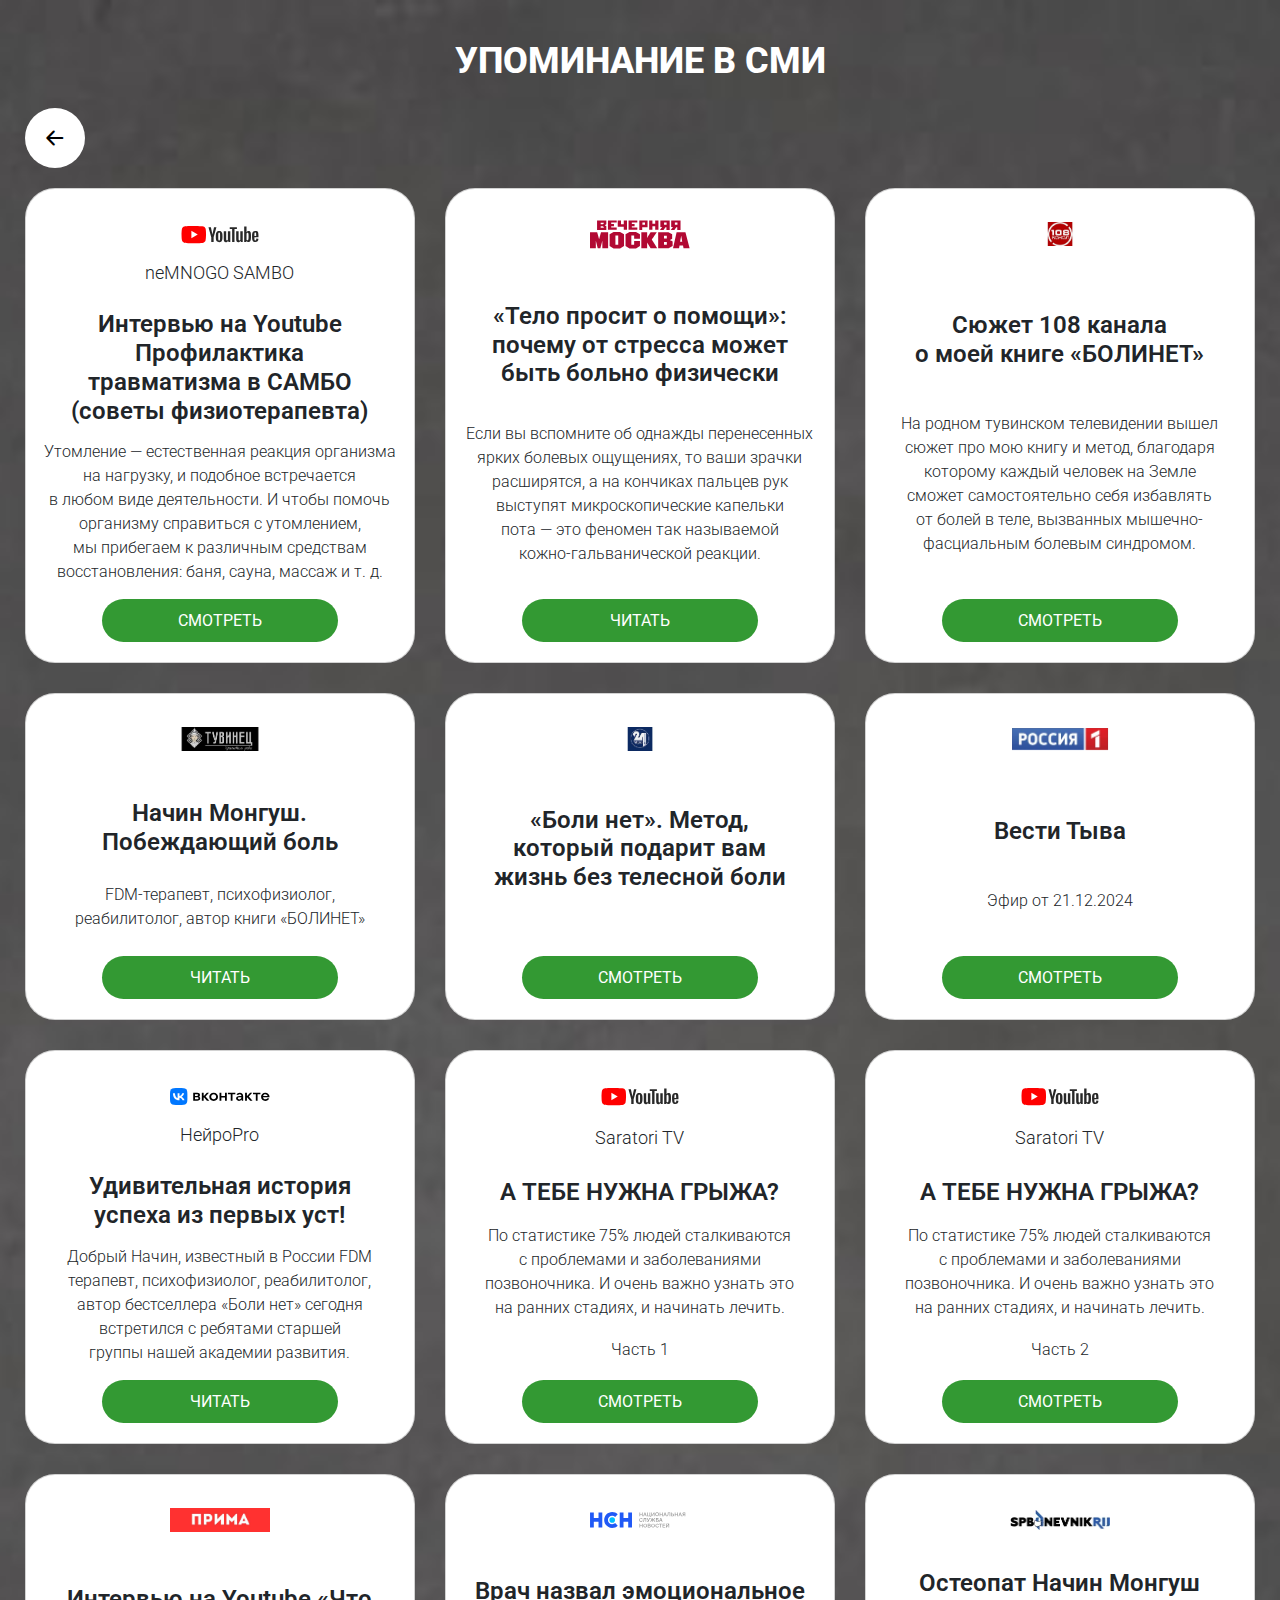
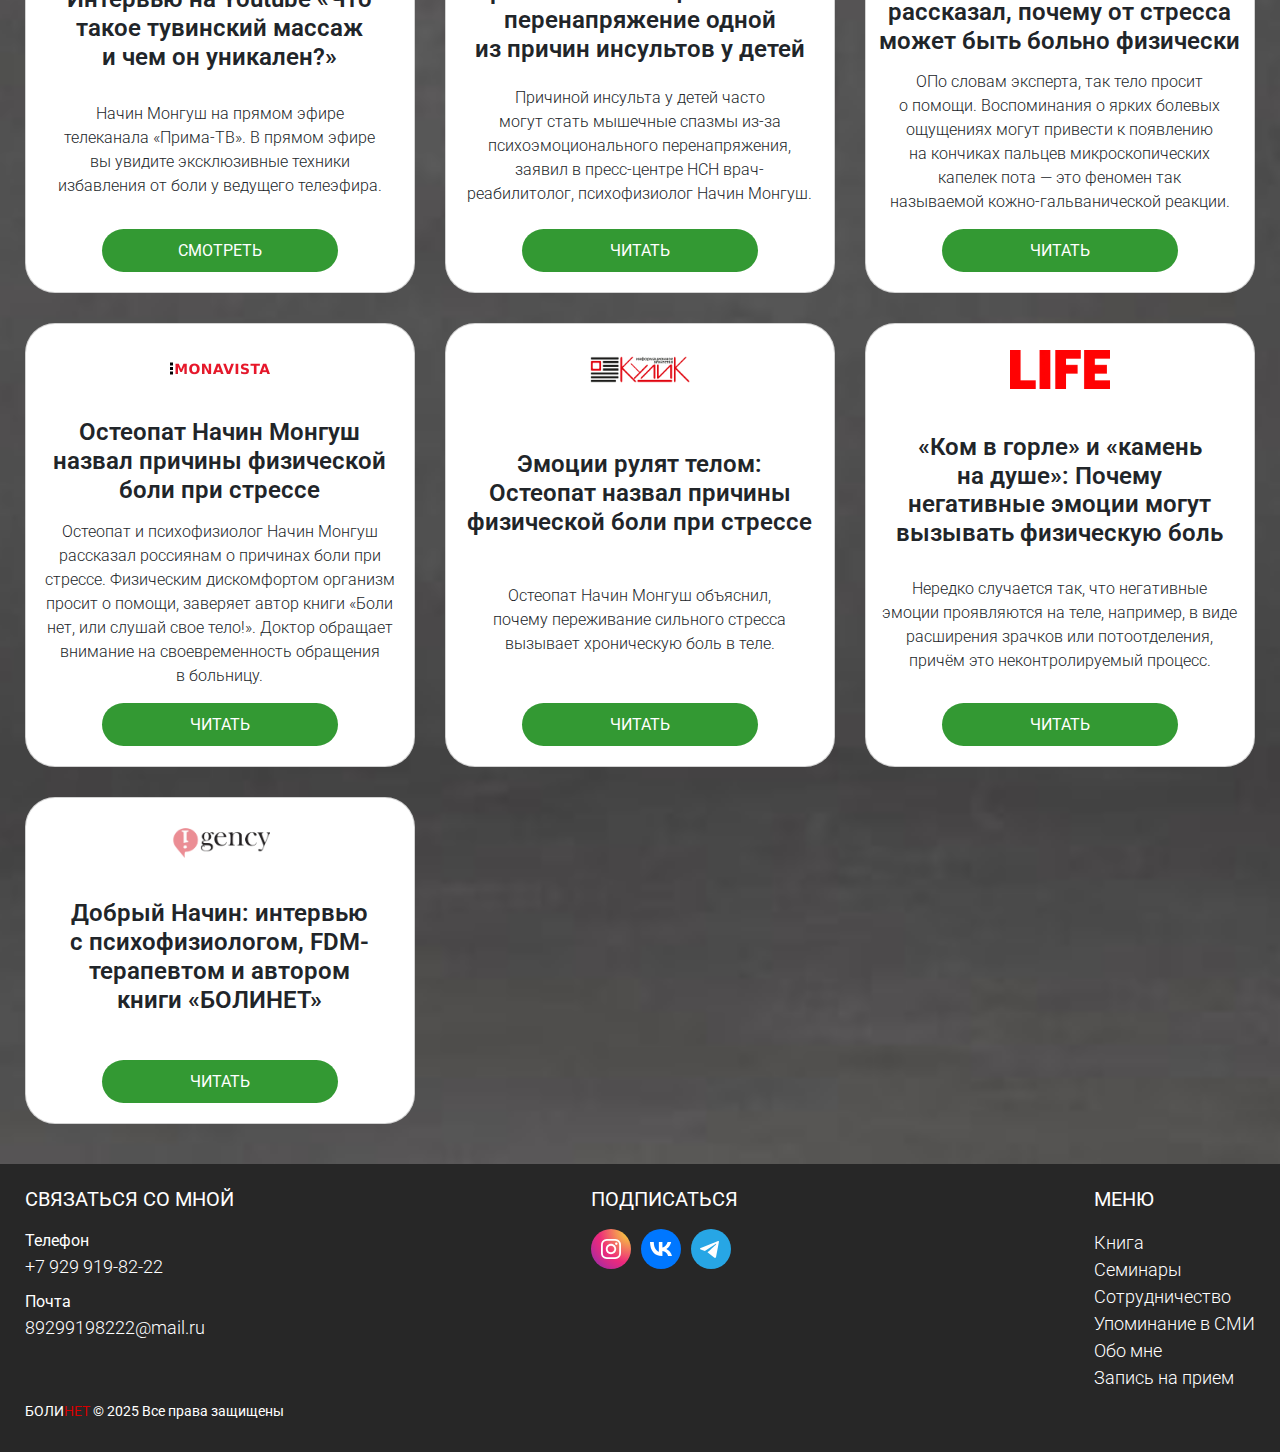
